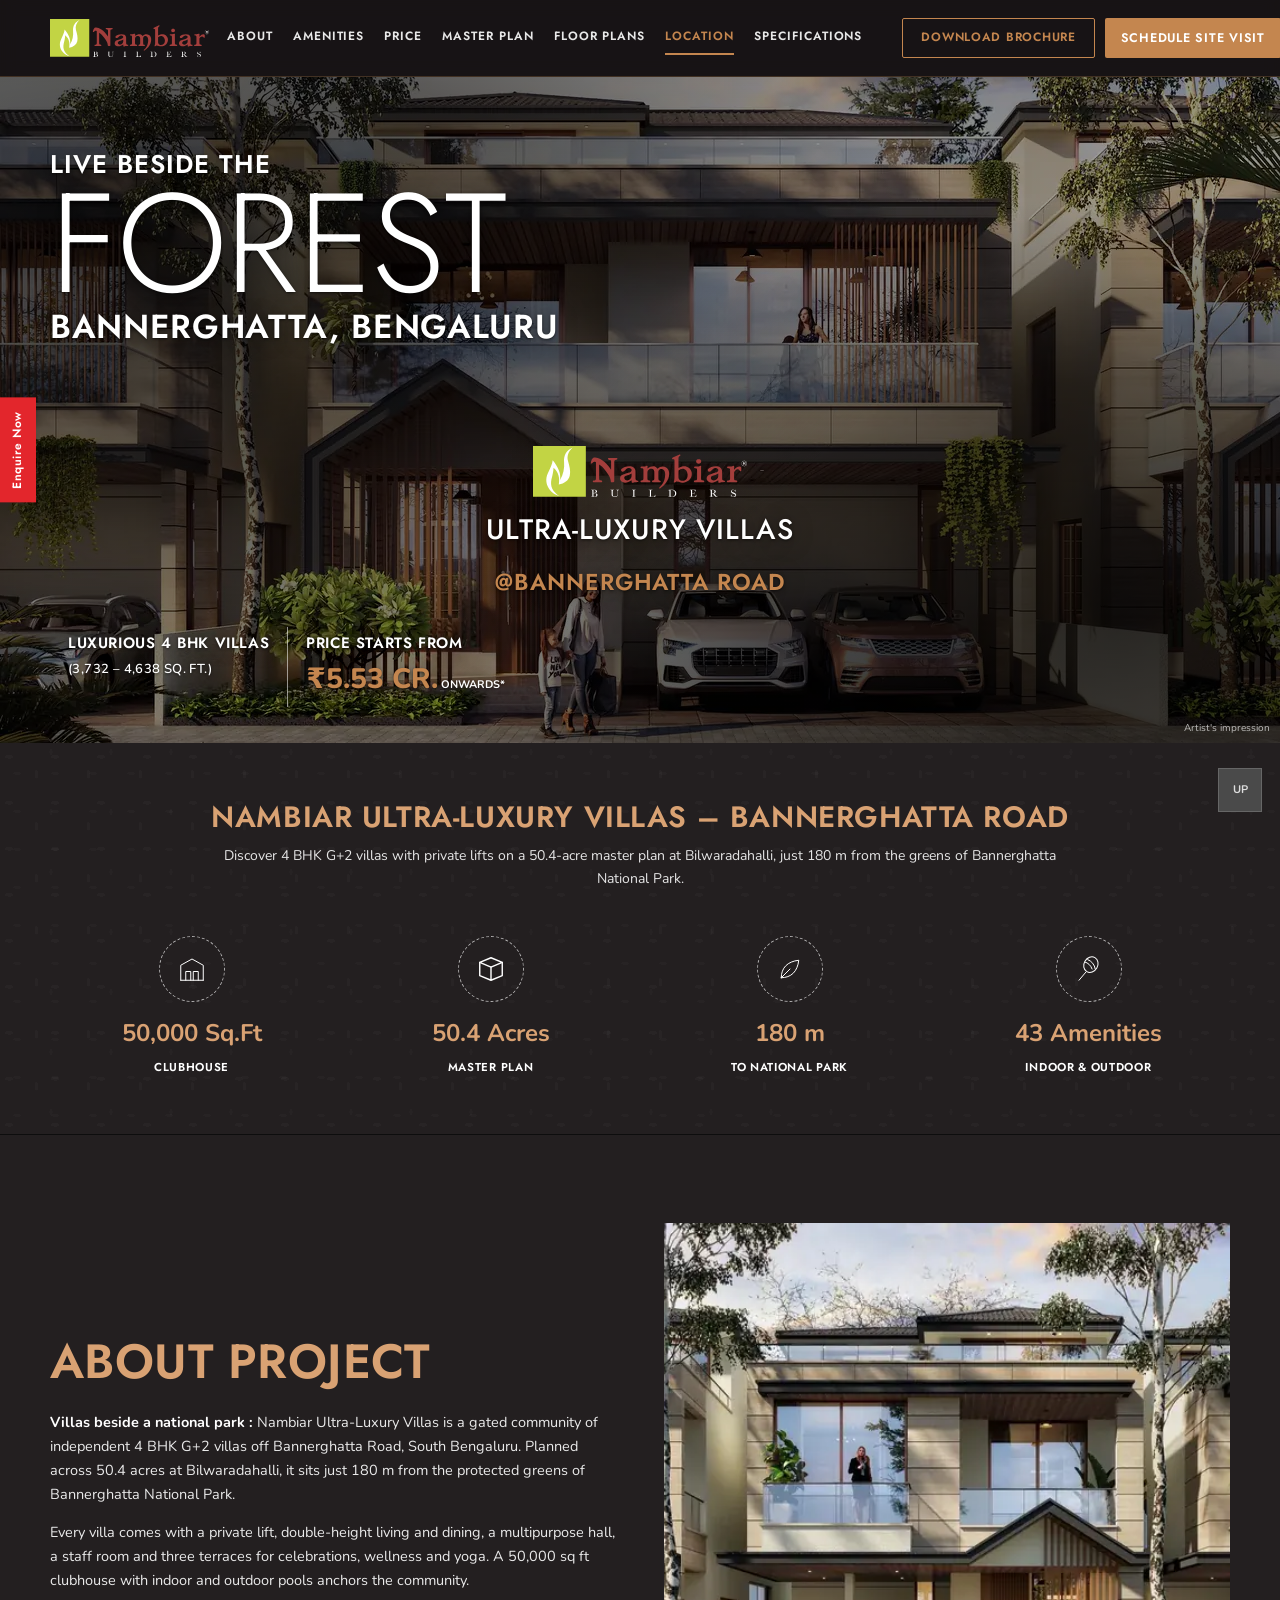
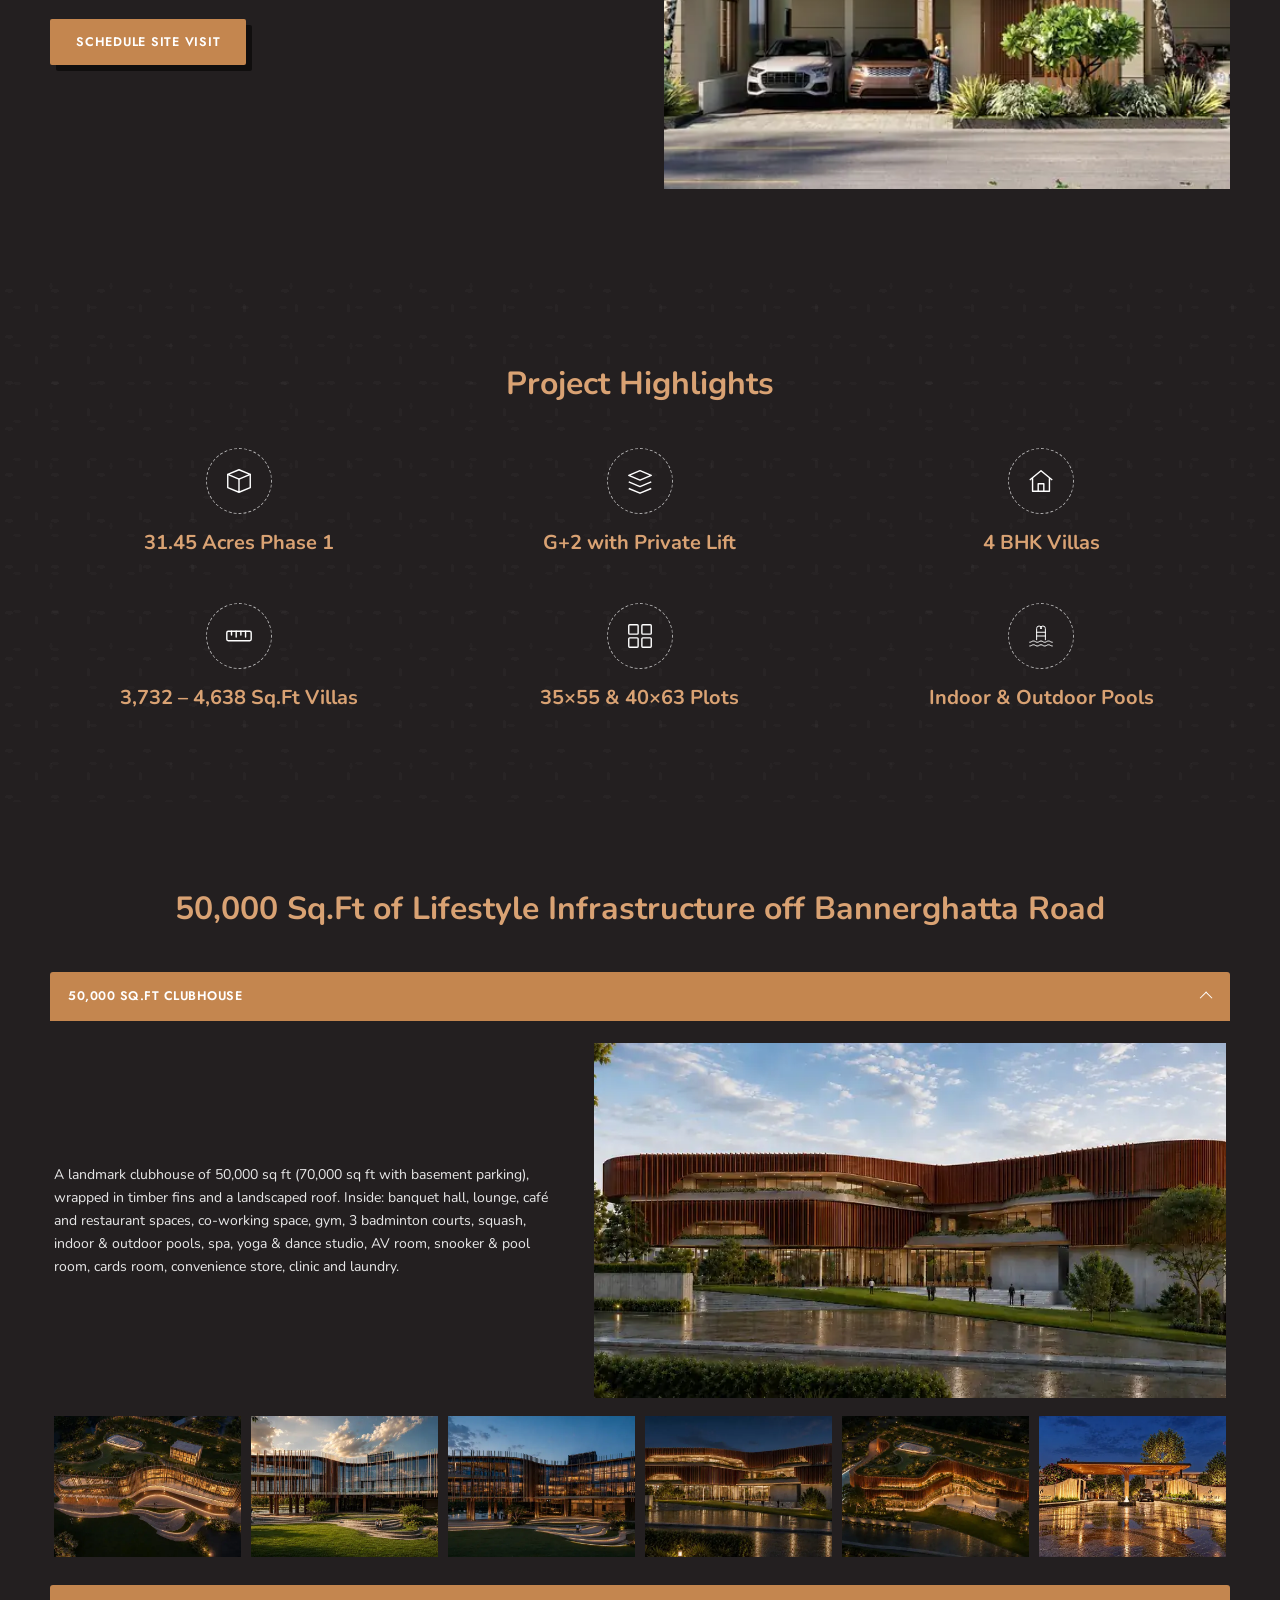
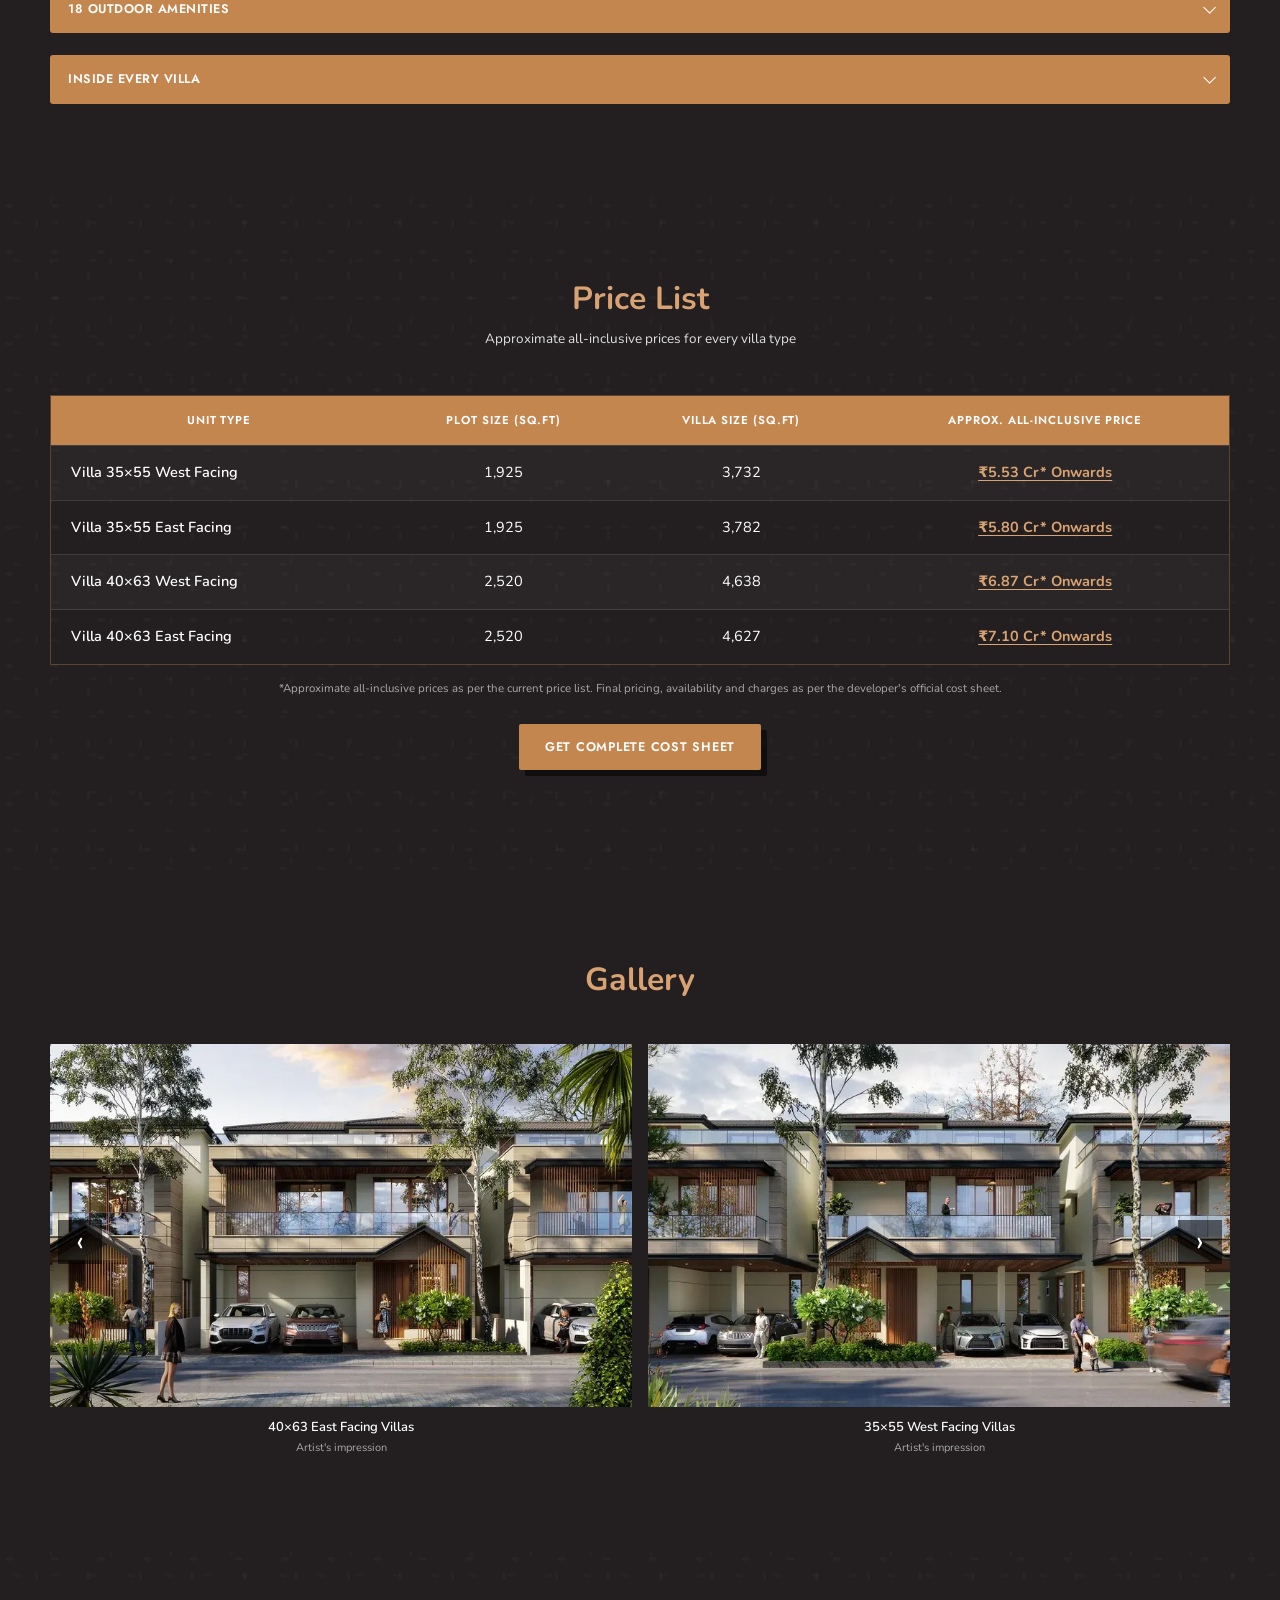
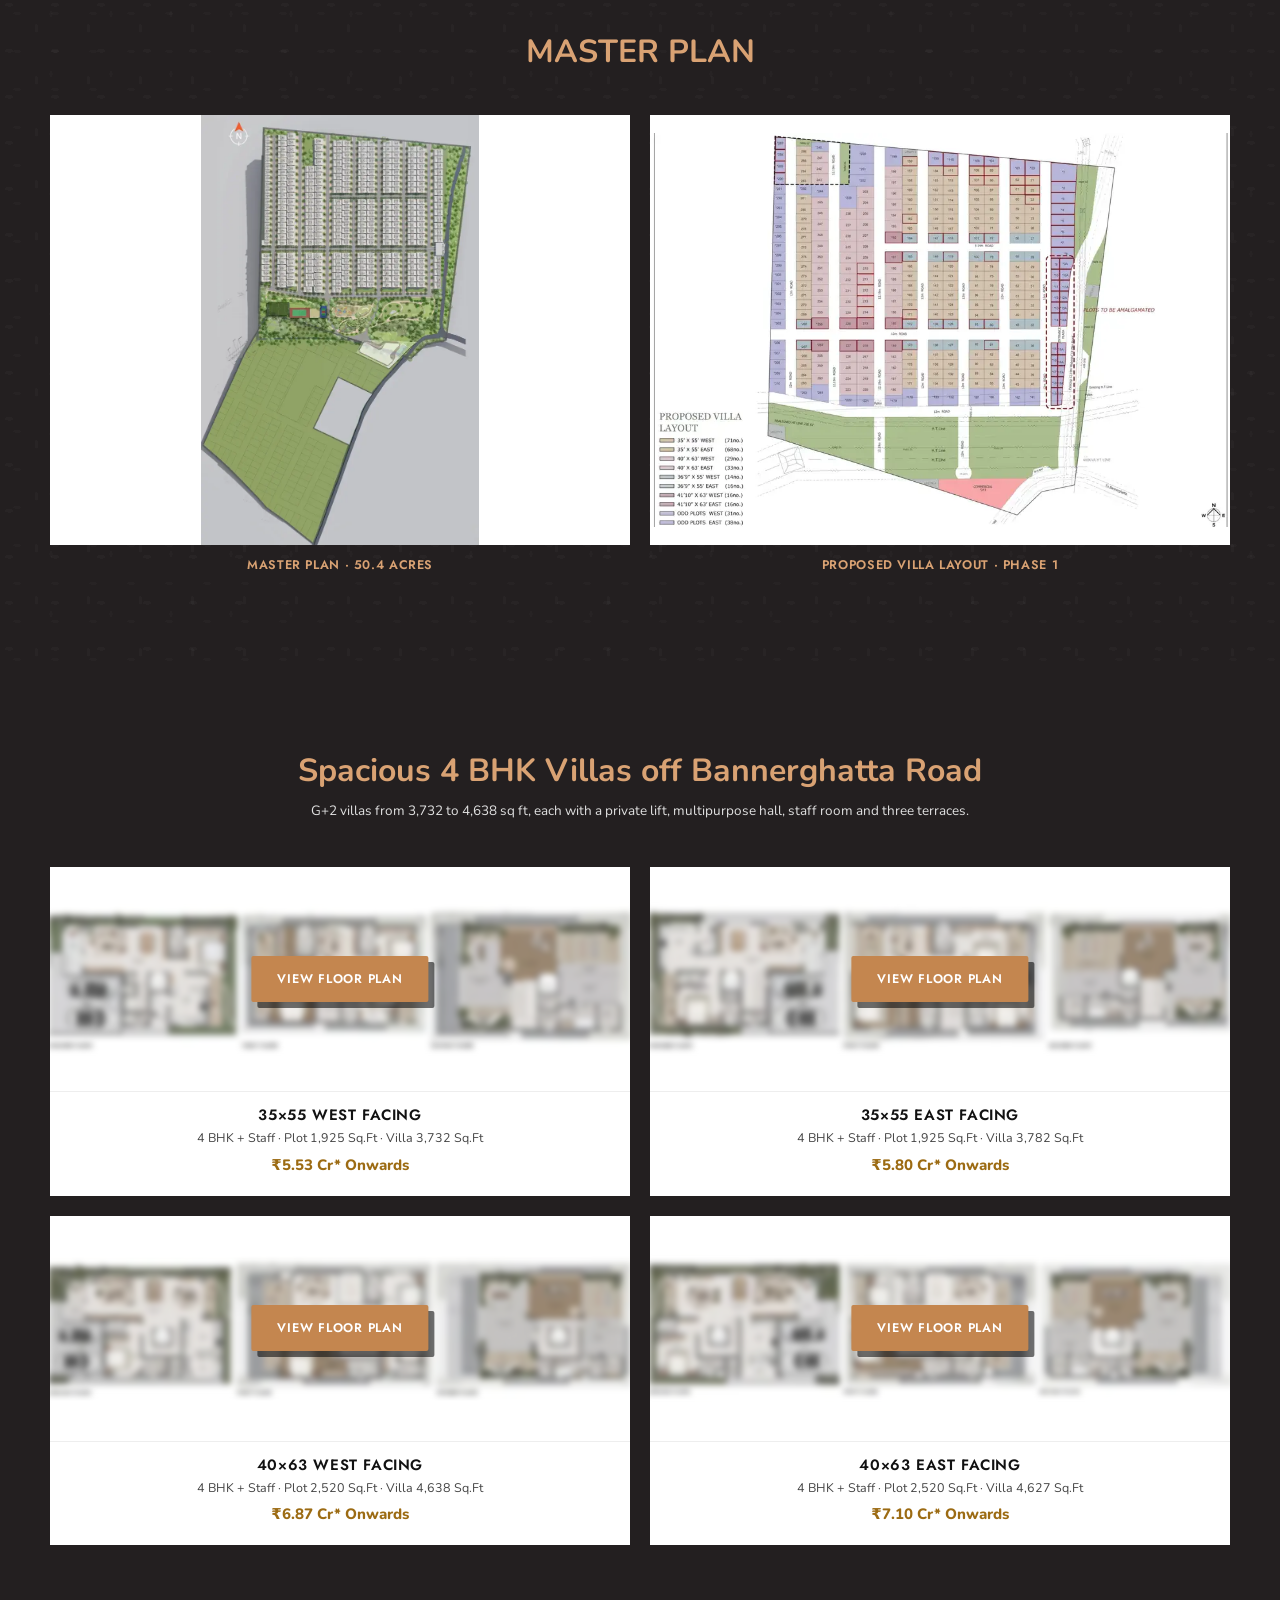
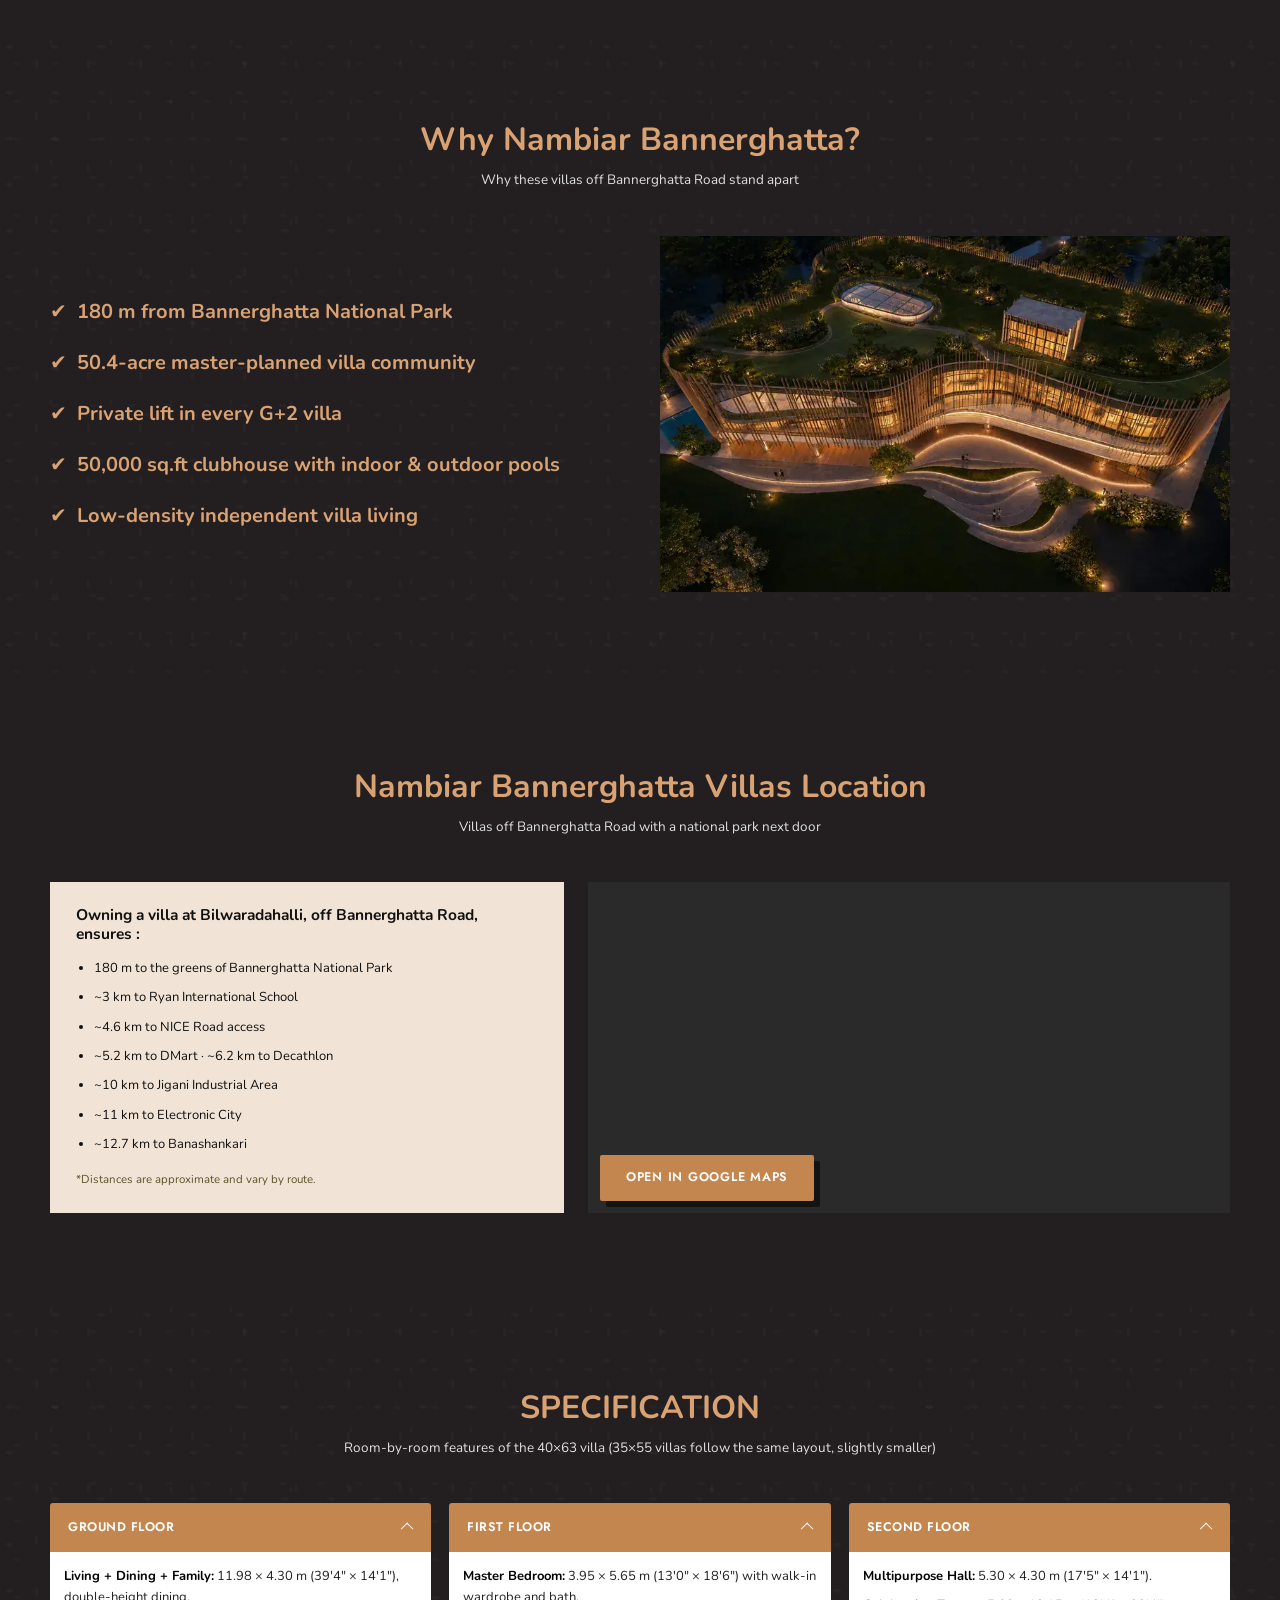
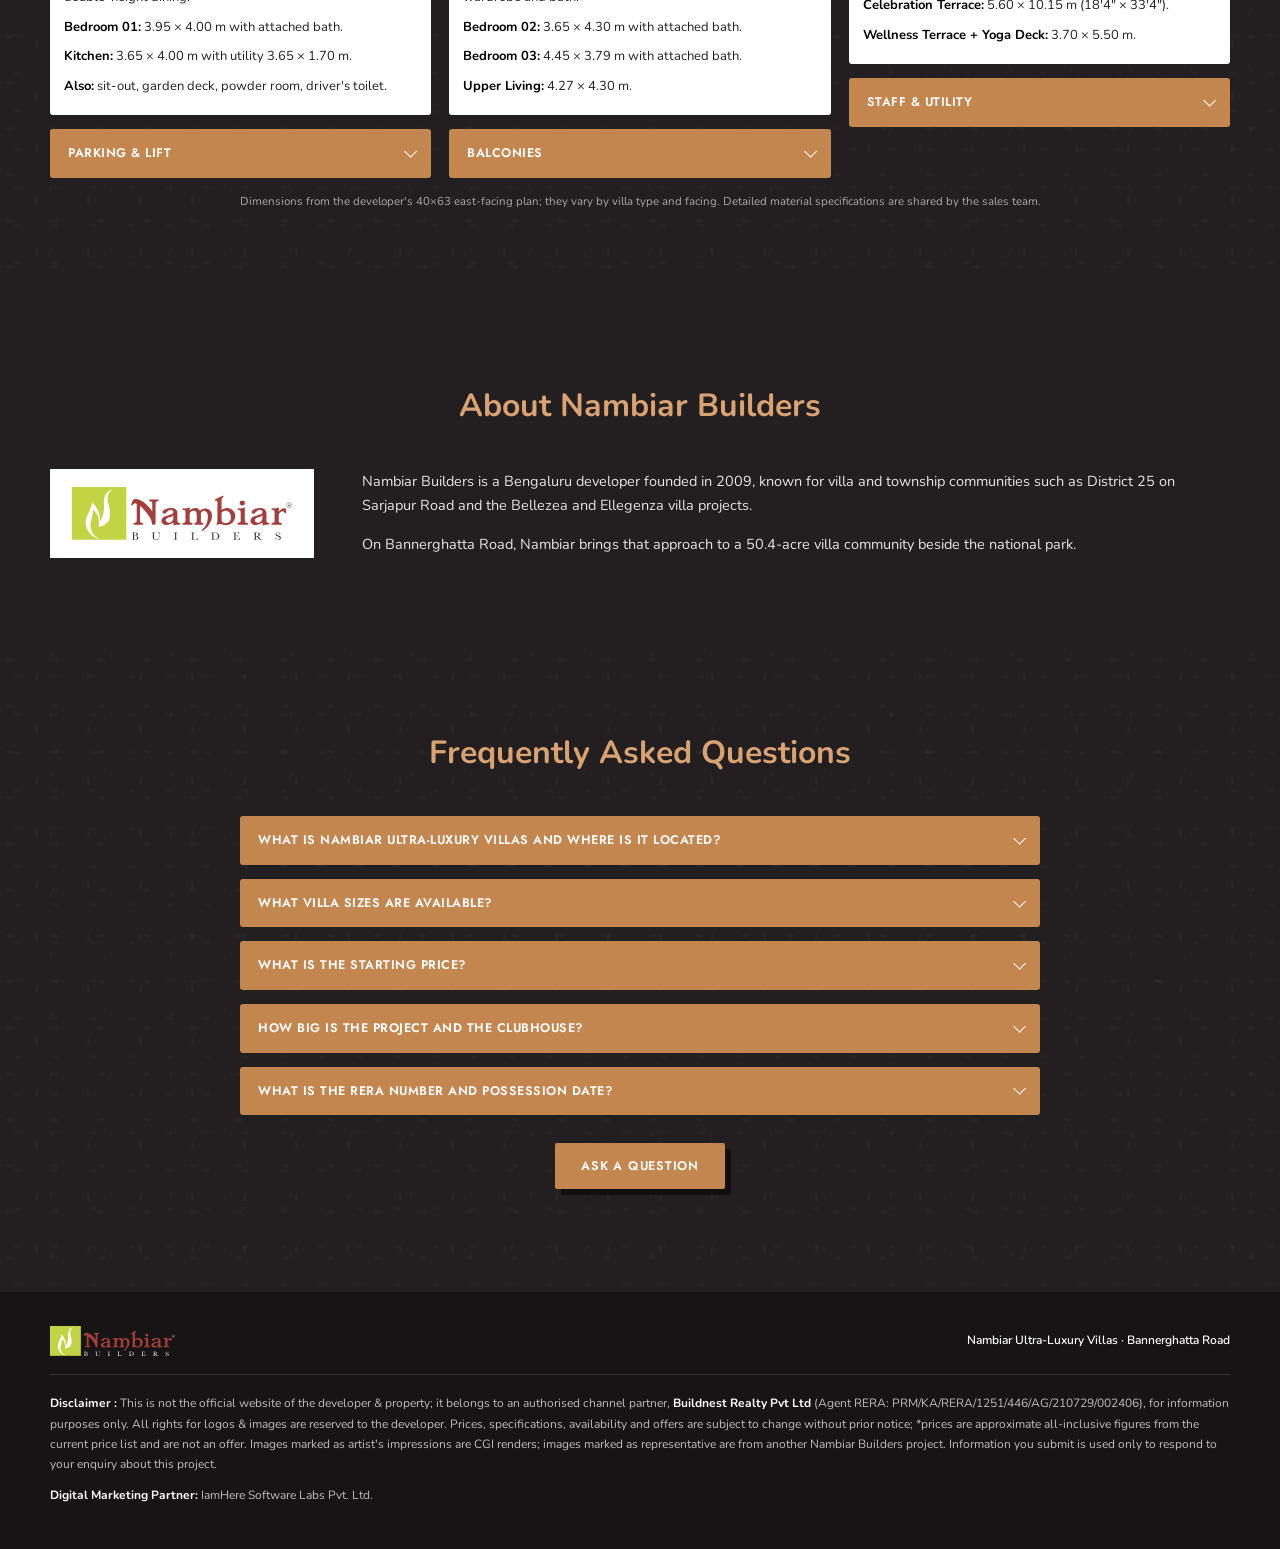
==== index.html @ af68b659 "Speed: responsive hero, inlined CSS/config, minified JS/HTML, font preloads, recompressed images Co-" ====
<!doctype html><html lang="en" class="theme-timber"><head><meta charset="utf-8"><meta name="viewport" content="width=device-width,initial-scale=1"><title>Nambiar Villas Bannerghatta Road | 4 BHK from ₹5.53 Cr</title><meta name="description" content="Nambiar Ultra-Luxury Villas, Bannerghatta Road: 4 BHK G+2 villas with private lift, 3,732–4,638 sq ft, 180 m from the national park. From ₹5.53 Cr*."><meta name="robots" content="index, follow, max-image-preview:large"><meta name="theme-color" content="#231f20"><link rel="icon" href="favicon.ico" sizes="48x48"><link rel="icon" type="image/png" sizes="32x32" href="assets/img/favicon-32x32.png"><link rel="icon" type="image/png" sizes="192x192" href="assets/img/favicon-192x192.png"><link rel="apple-touch-icon" sizes="180x180" href="assets/img/apple-touch-icon.png"><meta property="og:type" content="website"><meta property="og:title" content="Nambiar Villas Bannerghatta Road | 4 BHK from ₹5.53 Cr"><meta property="og:description" content="Nambiar Ultra-Luxury Villas, Bannerghatta Road: 4 BHK G+2 villas with private lift, 3,732–4,638 sq ft, 180 m from the national park. From ₹5.53 Cr*."><meta property="og:site_name" content="Nambiar Villas Bannerghatta Road"><meta property="og:locale" content="en_IN"><meta property="og:image" content="https://nambiarvillas.in/assets/img/hero-1280.webp"><link rel="canonical" href="https://nambiarvillas.in/"><meta name="twitter:card" content="summary_large_image"><meta name="twitter:title" content="Nambiar Villas Bannerghatta Road | 4 BHK from ₹5.53 Cr"><meta name="twitter:description" content="Nambiar Ultra-Luxury Villas, Bannerghatta Road: 4 BHK G+2 villas with private lift, 3,732–4,638 sq ft, 180 m from the national park. From ₹5.53 Cr*."><link rel="preload" as="image" href="assets/img/hero-1280.webp" imagesrcset="assets/img/hero-480.webp 480w, assets/img/hero-768.webp 768w, assets/img/hero-1280.webp 1280w, assets/img/hero-1600.webp 1600w" imagesizes="100vw" fetchpriority="high"><link rel="preload" as="font" type="font/woff2" href="assets/fonts/jost-latin-300-normal.woff2" crossorigin><link rel="preload" as="font" type="font/woff2" href="assets/fonts/jost-latin-500-normal.woff2" crossorigin><link rel="preload" as="font" type="font/woff2" href="assets/fonts/nunito-latin-400-normal.woff2" crossorigin><style>@font-face{font-family:"Nunito";font-style:normal;font-weight:300;font-display:swap;src:url("assets/fonts/nunito-latin-300-normal.woff2") format("woff2")}@font-face{font-family:"Nunito";font-style:normal;font-weight:400;font-display:swap;src:url("assets/fonts/nunito-latin-400-normal.woff2") format("woff2")}@font-face{font-family:"Nunito";font-style:normal;font-weight:600;font-display:swap;src:url("assets/fonts/nunito-latin-600-normal.woff2") format("woff2")}@font-face{font-family:"Nunito";font-style:normal;font-weight:700;font-display:swap;src:url("assets/fonts/nunito-latin-700-normal.woff2") format("woff2")}@font-face{font-family:"Nunito";font-style:normal;font-weight:800;font-display:swap;src:url("assets/fonts/nunito-latin-800-normal.woff2") format("woff2")}@font-face{font-family:"Jost";font-style:normal;font-weight:300;font-display:swap;src:url("assets/fonts/jost-latin-300-normal.woff2") format("woff2")}@font-face{font-family:"Jost";font-style:normal;font-weight:400;font-display:swap;src:url("assets/fonts/jost-latin-400-normal.woff2") format("woff2")}@font-face{font-family:"Jost";font-style:normal;font-weight:500;font-display:swap;src:url("assets/fonts/jost-latin-500-normal.woff2") format("woff2")}@font-face{font-family:"Jost";font-style:normal;font-weight:600;font-display:swap;src:url("assets/fonts/jost-latin-600-normal.woff2") format("woff2")}:root{--bg:#1b1b1b;--bg-2:#212121;--bg-3:#111111;--gold:#f4c46a;--gold-text:#f0bf5f;--gold-deep:#d9a441;--pale:#ecdc86;--text:#ffffff;--muted:#cfcfcf;--line:rgba(255,255,255,.14);--ink:#111111;--font:"Nunito",system-ui,-apple-system,"Segoe UI",sans-serif;--font-ui:"Jost","Nunito",system-ui,sans-serif;--wrap:1180px;--gutter:clamp(16px,4vw,40px);--header-h:76px;color-scheme:dark}*,*::before,*::after{box-sizing:border-box}[hidden]{display:none !important}html{scroll-behavior:smooth;scroll-padding-top:calc(var(--header-h) + 8px);-webkit-text-size-adjust:100%}body{margin:0;font-family:var(--font);font-size:15px;line-height:1.65;color:var(--text);background:var(--bg);overflow-x:hidden}img{max-width:100%;height:auto;display:block}a{color:inherit}button{font:inherit;color:inherit;cursor:pointer}h1,h2,h3,h4{margin:0;line-height:1.2;font-weight:700}p{margin:0 0 1em}.sprite{position:absolute;width:0;height:0;overflow:hidden}.sr-only{position:absolute;width:1px;height:1px;overflow:hidden;clip:rect(0 0 0 0);white-space:nowrap}.skip{position:absolute;left:-999px;top:8px;background:#fff;color:#000;padding:8px 14px;z-index:200}.skip:focus{left:8px}.wrap{width:100%;max-width:calc(var(--wrap) + 2 * var(--gutter));margin:0 auto;padding:0 var(--gutter)}.center{text-align:center}.tex{position:relative;background-color:var(--bg)}.tex::before{content:"";position:absolute;inset:0;pointer-events:none;opacity:.5;background-image:radial-gradient(ellipse 7px 3px at 20% 30%,rgba(255,255,255,.05) 60%,transparent 62%),radial-gradient(ellipse 3px 7px at 70% 60%,rgba(255,255,255,.05) 60%,transparent 62%),radial-gradient(ellipse 6px 2.5px at 45% 80%,rgba(255,255,255,.045) 60%,transparent 62%),radial-gradient(ellipse 2.5px 6px at 85% 15%,rgba(255,255,255,.045) 60%,transparent 62%);background-size:46px 46px,52px 52px,38px 38px,60px 60px}.tex>*{position:relative}.btn-gold{display:inline-flex;align-items:center;justify-content:center;gap:8px;min-height:46px;padding:0 26px;border:0;border-radius:2px;background:var(--gold);color:var(--ink);font-size:12.5px;font-weight:700;letter-spacing:.06em;text-transform:uppercase;text-decoration:none;box-shadow:6px 6px 0 rgba(0,0,0,.55);transition:transform .15s,box-shadow .15s,background .15s}.btn-gold:hover{background:#f7d088;transform:translate(-1px,-1px);box-shadow:8px 8px 0 rgba(0,0,0,.55)}.btn-line{display:inline-flex;align-items:center;justify-content:center;min-height:40px;padding:0 18px;border:1px solid var(--gold);border-radius:2px;background:transparent;color:var(--gold);font-size:12px;font-weight:600;letter-spacing:.06em;text-transform:uppercase;text-decoration:none}.btn-line:hover{background:var(--gold);color:var(--ink)}.site-header{position:sticky;top:0;z-index:60;background:rgba(17,17,17,.92);backdrop-filter:blur(8px);-webkit-backdrop-filter:blur(8px);border-bottom:1px solid rgba(244,196,106,.18)}.header-inner{display:flex;align-items:center;gap:18px;min-height:var(--header-h)}.brand{display:inline-flex;align-items:center;gap:14px;text-decoration:none;flex:0 0 auto}.brand img{height:38px;width:auto}.brand-cp{font-size:10.5px;font-weight:600;line-height:1.3;letter-spacing:.14em;text-transform:uppercase;color:var(--muted);border-left:1px solid var(--line);padding-left:14px}.site-nav{display:none;margin-left:auto;gap:20px}.site-nav a{white-space:nowrap;font-size:12px;font-weight:600;letter-spacing:.08em;text-transform:uppercase;text-decoration:none;color:#e8e8e8;padding:6px 0;border-bottom:2px solid transparent}.site-nav a:hover,.site-nav a.is-active{color:var(--gold);border-color:var(--gold)}.hdr-cta{margin-left:auto;display:flex;gap:10px;align-items:center}.hdr-cta .btn-gold{min-height:40px;padding:0 16px;box-shadow:none}.hdr-cta .btn-line{display:none}.nav-toggle{width:42px;height:42px;border:1px solid var(--line);border-radius:2px;background:transparent;display:inline-flex;flex-direction:column;align-items:center;justify-content:center;gap:5px}.nav-toggle span{width:18px;height:2px;background:#fff}.site-nav.is-open{display:flex;position:absolute;left:0;right:0;top:100%;flex-direction:column;gap:0;padding:8px var(--gutter) 16px;background:#111;border-bottom:1px solid var(--line)}.site-nav.is-open a{padding:12px 0;border-bottom:1px solid var(--line)}@media (min-width:1260px){.site-nav{display:flex}.nav-toggle{display:none}.hdr-cta{margin-left:22px}.hdr-cta .btn-line{display:inline-flex}}@media (max-width:560px){.brand img{height:30px}.brand-cp{display:none}.hdr-cta .btn-gold{font-size:11px;padding:0 12px}}.hero{position:relative;min-height:clamp(520px,52vw,720px);display:flex;overflow:hidden;background:#222}.hero>img{position:absolute;inset:0;width:100%;height:100%;object-fit:cover;object-position:60% 50%}.hero::after{content:"";position:absolute;inset:0;background:linear-gradient(90deg,rgba(0,0,0,.62) 0%,rgba(0,0,0,.25) 45%,rgba(0,0,0,.15) 60%,rgba(0,0,0,.55) 100%),linear-gradient(0deg,rgba(0,0,0,.65) 0%,transparent 38%)}.hero-inner{position:relative;z-index:1;width:100%;display:grid;align-content:space-between;gap:28px;padding-top:clamp(36px,6vw,80px);padding-bottom:clamp(22px,3vw,36px)}.hero-big{margin:0;text-transform:uppercase;color:#fff;line-height:.88}.hero-big small{display:block;font-size:clamp(16px,2vw,26px);font-weight:600;letter-spacing:.04em;margin-bottom:6px}.hero-big strong{display:block;font-size:clamp(64px,11vw,168px);font-weight:200;letter-spacing:-.01em}.hero-big em{display:block;font-style:normal;font-size:clamp(20px,2.6vw,38px);font-weight:600;letter-spacing:.02em;margin-top:6px}.hero-right{justify-self:end;text-align:center;display:grid;gap:10px;justify-items:center}.hero-right img{height:clamp(40px,4vw,54px);width:auto}.hero-right .h-line1{font-size:clamp(18px,2.2vw,30px);font-weight:500;letter-spacing:.04em;text-transform:uppercase}.hero-right .h-line2{font-size:clamp(16px,1.8vw,24px);font-weight:700;letter-spacing:.04em;text-transform:uppercase;color:var(--gold)}.hero-strip{justify-self:end;display:flex;align-items:stretch;gap:0;text-transform:uppercase}.hero-strip>div{padding:4px 18px;text-align:left}.hero-strip>div + div{border-left:1px solid rgba(255,255,255,.55)}.hero-strip b{display:block;font-size:clamp(12.5px,1.2vw,15px);font-weight:700;letter-spacing:.04em}.hero-strip span{font-size:11px;letter-spacing:.04em;color:#eee}.hero-strip .price{font-size:clamp(22px,2.2vw,30px);font-weight:800;color:var(--gold);letter-spacing:0}.hero-strip .price small{font-size:11px;font-weight:700;color:#fff;margin-left:3px}.hero-cta{justify-self:end}.hero-rep{position:absolute;right:10px;bottom:6px;z-index:1;margin:0;font-size:10px;color:rgba(255,255,255,.7)}@media (max-width:760px){.hero-inner{align-content:end}.hero-big{margin-bottom:auto}.hero-right,.hero-strip,.hero-cta{justify-self:start;text-align:left;justify-items:start}.hero-strip>div:first-child{padding-left:0}}.band{padding:clamp(34px,5vw,56px) 0;border-bottom:1px solid #0d0d0d}.band-title{font-size:clamp(19px,2.3vw,30px);font-weight:700;color:var(--gold-text);text-transform:uppercase;letter-spacing:.02em;text-align:center}.band-sub{max-width:860px;margin:10px auto 0;text-align:center;color:#e5e5e5;font-size:14px}.facts{list-style:none;margin:clamp(28px,4vw,46px) 0 0;padding:0;display:grid;grid-template-columns:repeat(2,1fr);gap:28px 16px;text-align:center}@media (min-width:900px){.facts{grid-template-columns:repeat(4,1fr)}}.fact-ic{width:66px;height:66px;margin:0 auto 12px;border:1.5px dashed rgba(255,255,255,.65);border-radius:50%;display:grid;place-items:center;color:#fff}.fact-ic svg{width:30px;height:30px}.facts strong{display:block;font-size:clamp(19px,2vw,24px);font-weight:700;color:var(--gold-text)}.facts span{font-size:11.5px;font-weight:600;letter-spacing:.06em;text-transform:uppercase}.sec{padding:clamp(48px,7vw,88px) 0}.sec-alt{background:var(--bg-2)}.h2{font-size:clamp(22px,2.6vw,32px);font-weight:700;color:var(--gold-text);text-align:center}.h2.upper{text-transform:uppercase}.sec-sub{text-align:center;color:#e0e0e0;font-size:13.5px;margin:10px auto 0;max-width:820px}.sec-head{margin-bottom:clamp(26px,4vw,44px)}.about-grid{display:grid;gap:32px;align-items:center}@media (min-width:900px){.about-grid{grid-template-columns:1fr 1fr;gap:48px}}.about-wm{position:relative}.about-wm::before{content:"About";position:absolute;top:14px;left:50%;transform:translateX(-50%);font-size:64px;font-weight:800;color:rgba(255,255,255,.04);pointer-events:none}.about-h{font-size:clamp(30px,4vw,48px);font-weight:800;color:var(--gold-text);text-transform:uppercase;margin-bottom:20px;letter-spacing:.01em}.about-text p{font-size:14.5px;color:#eaeaea}.about-text strong{color:#fff}.about-img{margin:0}.about-img img{width:100%;aspect-ratio:4 / 5;object-fit:cover}@media (min-width:900px){.about-img img{aspect-ratio:1 / 1}}.hl{list-style:none;margin:0;padding:0;display:grid;grid-template-columns:repeat(2,1fr);gap:34px 16px;text-align:center}@media (min-width:900px){.hl{grid-template-columns:repeat(3,1fr);gap:44px 24px}}.hl li{display:grid;justify-items:center;gap:12px}.hl .fact-ic{margin:0}.hl strong{font-size:clamp(15px,1.7vw,20px);font-weight:700;color:var(--gold-text)}.acc{display:grid;gap:22px}.acc details{background:transparent}.acc summary{list-style:none;display:flex;align-items:center;justify-content:space-between;gap:14px;padding:14px 18px;background:var(--gold);color:var(--ink);font-size:12.5px;font-weight:700;letter-spacing:.04em;text-transform:uppercase;border-radius:3px;cursor:pointer}.acc summary::-webkit-details-marker{display:none}.acc summary::after{content:"";flex:0 0 auto;width:9px;height:9px;border-right:1.6px solid currentColor;border-bottom:1.6px solid currentColor;transform:rotate(45deg) translateY(-3px);transition:transform .2s}.acc details[open]>summary{border-radius:3px 3px 0 0}.acc details[open]>summary::after{transform:rotate(-135deg) translateY(-2px)}.acc-body{padding:22px 4px 6px;color:#e8e8e8;font-size:14px}.acc-white .acc-body{background:#fff;color:#222;padding:14px 14px 10px;font-size:13px;border-radius:0 0 3px 3px}.acc-white .acc-body p{margin:0 0 8px}.acc-white .acc-body strong{color:#000}.lux-feature{display:grid;gap:22px;align-items:center;margin-bottom:18px}@media (min-width:860px){.lux-feature{grid-template-columns:1fr 1.25fr;gap:34px}}.lux-feature img{width:100%;aspect-ratio:16 / 9;object-fit:cover}.thumbs{display:grid;grid-template-columns:repeat(3,1fr);gap:10px;margin-top:12px}@media (min-width:860px){.thumbs{grid-template-columns:repeat(6,1fr)}}.thumbs button{padding:0;border:0;background:#000;cursor:zoom-in}.thumbs img{width:100%;aspect-ratio:4 / 3;object-fit:cover;transition:opacity .2s}.thumbs button:hover img{opacity:.8}.ic-list{list-style:none;margin:0;padding:0;display:grid;grid-template-columns:repeat(2,1fr);gap:18px 14px}@media (min-width:700px){.ic-list{grid-template-columns:repeat(3,1fr)}}@media (min-width:1000px){.ic-list{grid-template-columns:repeat(6,1fr)}}.ic-list li{display:grid;justify-items:center;text-align:center;gap:8px;font-size:12.5px;font-weight:600}.ic-list .fact-ic{width:54px;height:54px;margin:0}.ic-list .fact-ic svg{width:24px;height:24px}.ic-list em{font-style:normal;font-size:10.5px;color:var(--gold-text)}.pt-wrap{overflow-x:auto;border:1px solid rgba(244,196,106,.35)}.pt{width:100%;min-width:640px;border-collapse:collapse;font-size:14.5px}.pt th{background:var(--gold);color:var(--ink);font-size:11.5px;font-weight:700;letter-spacing:.08em;text-transform:uppercase;padding:15px 12px}.pt td{padding:15px 12px;text-align:center;border-top:1px solid var(--line)}.pt td:first-child{text-align:left;padding-left:20px;font-weight:600}.pt tbody tr:nth-child(odd) td{background:rgba(255,255,255,.03)}.pt .p-cta{border:0;background:none;padding:0;color:var(--gold-text);font-weight:700;text-decoration:underline;text-underline-offset:3px}.fine{margin:14px 0 0;font-size:11.5px;color:#a9a9a9;text-align:center}.slider{position:relative}.slide-row{display:grid;grid-auto-flow:column;grid-auto-columns:100%;gap:16px;overflow-x:auto;scroll-snap-type:x mandatory;scrollbar-width:none}.slide-row::-webkit-scrollbar{display:none}@media (min-width:760px){.slide-row{grid-auto-columns:calc(50% - 8px)}}.slide-row figure{margin:0;scroll-snap-align:start}.slide-row button{display:block;width:100%;padding:0;border:0;background:#000;cursor:zoom-in}.slide-row img{width:100%;aspect-ratio:16 / 10;object-fit:cover}.slide-row figcaption{margin-top:10px;text-align:center;font-size:13px;font-weight:600}.slide-row figcaption span{display:block;font-size:11px;font-weight:400;color:#a9a9a9}.s-nav{position:absolute;top:calc(50% - 30px);width:44px;height:44px;border:0;background:rgba(0,0,0,.55);color:#fff;font-size:30px;line-height:1;display:grid;place-items:center;z-index:2}.s-nav:hover{background:var(--gold);color:var(--ink)}.s-prev{left:8px}.s-next{right:8px}@media (min-width:1300px){.s-prev{left:-58px}.s-next{right:-58px}.s-nav{background:transparent}}.mp-grid{display:grid;gap:20px}@media (min-width:860px){.mp-grid{grid-template-columns:1fr 1fr}}.mp-grid button{padding:0;border:0;background:#fff;cursor:zoom-in;display:block;width:100%}.mp-grid img{width:100%;height:clamp(280px,34vw,430px);object-fit:contain;background:#fff}.mp-grid figure{margin:0}.mp-grid figcaption{margin-top:10px;text-align:center;font-size:12.5px;font-weight:600;letter-spacing:.05em;text-transform:uppercase;color:var(--gold-text)}.fp{display:grid;gap:20px}@media (min-width:700px){.fp{grid-template-columns:repeat(2,1fr)}}.fp-card{background:#fff;color:var(--ink);display:flex;flex-direction:column}.fp-img{position:relative;padding:0;border:0;background:#fff;display:block;width:100%;cursor:pointer;overflow:hidden}.fp-img img{width:100%;aspect-ratio:16 / 6.2;object-fit:contain;filter:blur(3px);opacity:.9;transform:scale(1.02)}.fp-img .fp-lockbtn{position:absolute;left:50%;top:50%;transform:translate(-50%,-50%)}.fp-meta{padding:14px 16px 18px;display:grid;gap:4px;text-align:center;border-top:1px solid #eee}.fp-meta h3{font-size:15px;font-weight:800;text-transform:uppercase;letter-spacing:.04em}.fp-meta p{margin:0;font-size:12.5px;color:#444}.fp-meta .fp-price{font-size:15px;font-weight:800;color:#9c6b13}.why-grid{display:grid;gap:30px;align-items:center}@media (min-width:900px){.why-grid{grid-template-columns:1fr 1fr;gap:40px}}.ticks{list-style:none;margin:0;padding:0;display:grid;gap:18px}.ticks li{display:flex;gap:10px;font-size:clamp(16px,1.7vw,20px);font-weight:700;color:var(--gold-text)}.ticks li::before{content:"\2714";flex:0 0 auto}.why-img img{width:100%;aspect-ratio:16 / 10;object-fit:cover}.loc-grid{display:grid;gap:24px;align-items:stretch}@media (min-width:900px){.loc-grid{grid-template-columns:1fr 1.25fr}}.loc-card{background:var(--pale);color:var(--ink);padding:24px 26px}.loc-card h3{font-size:15.5px;font-weight:700;margin-bottom:14px}.loc-card ul{margin:0;padding-left:18px;display:grid;gap:8px;font-size:13px;font-weight:500}.loc-card .fine{text-align:left;color:#5b5326}.loc-map{position:relative;min-height:320px;background:#2a2a2a}.loc-map iframe{position:absolute;inset:0;width:100%;height:100%;border:0;filter:grayscale(.2)}.loc-map a{position:absolute;left:12px;bottom:12px;z-index:1}.spec-cols{display:grid;gap:18px;align-items:start}@media (min-width:860px){.spec-cols{grid-template-columns:repeat(3,1fr)}}.spec-cols .acc{gap:14px}.faq{max-width:880px;margin:0 auto}.faq .acc{gap:14px}.faq .acc-body{padding:16px 6px 4px}.dev{display:grid;gap:22px;align-items:center}@media (min-width:860px){.dev{grid-template-columns:auto 1fr;gap:48px}}.dev-logo{background:#fff;padding:18px 22px;justify-self:start}.dev-logo img{width:220px;height:auto}.dev p{color:#e5e5e5;font-size:14.5px}.site-footer{background:var(--bg-3);padding:34px 0 calc(34px + 64px);font-size:12px;color:#bdbdbd}.foot-top{display:flex;flex-wrap:wrap;gap:14px 30px;align-items:center;justify-content:space-between;padding-bottom:18px;border-bottom:1px solid var(--line);margin-bottom:18px;color:#fff;font-weight:600}.foot-top img{height:30px;width:auto}.site-footer p{margin:0 0 10px;line-height:1.7}.site-footer strong{color:#fff}@media (min-width:900px){.site-footer{padding-bottom:34px}}.side-tab{position:fixed;left:0;top:50%;z-index:55;transform:translateY(-50%);border:0;background:#e3262c;color:#fff;padding:14px 8px;writing-mode:vertical-rl;transform-origin:center;font-size:12px;font-weight:700;letter-spacing:.04em}.side-tab span{display:inline-block;transform:rotate(180deg)}.wa-float{position:fixed;right:18px;bottom:86px;z-index:55;width:54px;height:54px;border-radius:50%;background:#25d366;color:#fff;display:grid;place-items:center;box-shadow:0 6px 18px rgba(0,0,0,.4)}.to-top{position:fixed;right:18px;bottom:150px;z-index:55;width:44px;height:44px;display:grid;place-items:center;background:#4a4a4a;color:#ddd;font-size:11px;font-weight:700;text-decoration:none;border:1px solid #666}.action-bar{position:fixed;left:0;right:0;bottom:0;z-index:56;display:flex;gap:0;background:#111;border-top:1px solid rgba(244,196,106,.35)}.action-bar>*{flex:1;min-height:54px;display:inline-flex;align-items:center;justify-content:center;gap:8px;border:0;font-size:12.5px;font-weight:700;letter-spacing:.05em;text-transform:uppercase;text-decoration:none}.ab-callback{background:var(--gold);color:var(--ink)}.ab-wa{background:#111;color:#fff}@media (min-width:900px){.action-bar{display:none}.wa-float{bottom:24px}.to-top{bottom:88px}}.modal{width:min(440px,calc(100vw - 28px));max-height:calc(100vh - 28px);padding:0;border:0;border-radius:4px;background:#fff;color:#222;box-shadow:0 24px 60px rgba(0,0,0,.5)}.modal::backdrop{background:rgba(0,0,0,.6)}.modal-head{display:flex;align-items:center;justify-content:space-between;gap:12px;padding:18px 22px;border-bottom:1px solid #eee}.modal-title{margin:0;font-size:17px;font-weight:700;color:var(--gold-deep);text-transform:uppercase;letter-spacing:.02em}.modal-close{border:0;background:none;color:#555;width:32px;height:32px;display:grid;place-items:center}.modal-body{padding:8px 22px 22px}.modal-lede{margin:6px 0 4px;font-size:12.5px;color:#555}.modal-perks{margin:10px 0 0;padding:0;list-style:none;display:grid;gap:4px;font-size:12px;color:#444}.modal-perks li::before{content:"\2714 ";color:var(--gold-deep)}.lead-form{display:grid;gap:4px}.field{display:grid}.lead-form input[type=text],.lead-form input[type=tel],.lead-form input[type=email],.lead-form select{width:100%;min-height:44px;border:0;border-bottom:1px solid #9a9a9a;border-radius:0;background:transparent;color:#222;font:inherit;font-size:14px;padding:8px 6px}.lead-form input::placeholder{color:#888;font-size:12px;text-transform:uppercase;letter-spacing:.04em}.lead-form input:focus,.lead-form select:focus{outline:none;border-bottom-color:var(--gold-deep)}.phone-row{display:grid;grid-template-columns:92px 1fr;gap:10px}.err{min-height:0;margin:2px 0 0;font-size:11.5px;color:#c62828}.err:empty{display:none}.hp{position:absolute;left:-9999px;width:1px;height:1px;overflow:hidden}.consent{display:flex;gap:8px;align-items:flex-start;margin-top:10px;font-size:11px;line-height:1.45;color:#555}.consent input{margin-top:2px;accent-color:#000}.btn-submit{margin-top:12px;min-height:46px;border:0;background:#000;color:#fff;font-size:13px;font-weight:600;letter-spacing:.06em;text-transform:uppercase}.btn-submit:hover{background:#222}.btn-submit[disabled]{opacity:.6}.form-status{margin:8px 0 0;font-size:12.5px;color:#333}.form-status:empty{display:none}.form-success{text-align:center;padding:10px 0}.btn,.btn-dark{display:inline-flex;align-items:center;justify-content:center;min-height:42px;padding:0 18px;border:0;background:#000;color:#fff;font-size:12px;font-weight:600;letter-spacing:.06em;text-transform:uppercase;text-decoration:none;margin-top:10px}.assure{margin:12px 0 0;font-size:11px;color:#777;display:flex;gap:6px;align-items:center}.lightbox{width:100vw;height:100vh;max-width:none;max-height:none;margin:0;padding:0;border:0;background:rgba(0,0,0,.94);color:#fff}.lightbox::backdrop{background:rgba(0,0,0,.9)}.lightbox figure{margin:0;height:100%;display:grid;place-items:center;align-content:center;gap:10px;padding:50px 60px}.lightbox img{max-width:100%;max-height:calc(100vh - 140px);object-fit:contain}.lightbox figcaption{font-size:13px;color:#ddd;text-align:center}.lightbox .modal-close{position:absolute;top:12px;right:12px;color:#fff;z-index:2}.lb-nav{position:absolute;top:50%;transform:translateY(-50%);width:46px;height:46px;border:0;background:rgba(255,255,255,.12);color:#fff;font-size:30px;z-index:2}.lb-prev{left:10px}.lb-next{right:10px}.noscript{padding:12px;text-align:center;background:#fff3cd;color:#000}.fp-grid.is-unlocked .fp-img img{filter:none;opacity:1}.fp-grid.is-unlocked .fp-lockbtn{display:none}@media (max-width:1440px) and (min-width:1260px){.brand-cp{display:none}}.hdr-cta .btn-gold,.hdr-cta .btn-line{white-space:nowrap}.ty{padding:clamp(36px,6vw,72px) 0}.ty-card{max-width:900px;margin:0 auto;background:var(--bg-2);border:1px solid rgba(244,196,106,.25);padding:clamp(26px,4vw,48px);text-align:center}.ty-tick{width:60px;height:60px;margin:0 auto 18px;border-radius:50%;background:var(--gold);color:var(--ink);display:grid;place-items:center}.ty-card h1{font-size:clamp(22px,2.8vw,32px);color:var(--gold-text)}.ty-lede{margin:14px auto 0;max-width:640px;color:#e0e0e0}.ty-steps{list-style:none;margin:28px auto 0;padding:0;max-width:640px;display:grid;gap:14px;text-align:left}.ty-steps li{display:flex;gap:14px;align-items:flex-start;font-size:14px;color:#e5e5e5}.ty-steps .no{flex:0 0 30px;height:30px;border-radius:50%;border:1.5px dashed var(--gold);color:var(--gold);display:grid;place-items:center;font-weight:700;font-size:13px}.ty-steps strong{color:#fff}.ty-actions{margin-top:22px;display:flex;flex-wrap:wrap;gap:10px;justify-content:center}.ty-actions .btn,.ty-actions .btn-outline{background:var(--gold);color:var(--ink);display:inline-flex;align-items:center;min-height:44px;padding:0 20px;font-weight:700;font-size:12.5px;text-transform:uppercase;text-decoration:none}.ty-plans{margin-top:36px}.ty-plans h2{font-size:20px;color:var(--gold-text)}.ty-plans>p{font-size:12.5px;color:#a9a9a9}.ty-grid{display:grid;grid-template-columns:repeat(auto-fit,minmax(200px,1fr));gap:12px}.ty-grid figure{margin:0}.ty-grid button{padding:0;border:0;background:#000;cursor:zoom-in;width:100%}.ty-grid img{width:100%;aspect-ratio:16 / 10;object-fit:cover}.ty-grid figcaption{margin-top:8px;font-size:12px;color:#ccc}.ty-grid figcaption strong{display:block;color:#fff}.ty-back{display:inline-block;margin-top:26px;color:var(--gold);font-weight:600;font-size:13px}@media (max-width:760px){.side-tab,.to-top{display:none}.hero{min-height:560px}.hero-right img{display:none}.hero-right .h-line1{font-size:18px}.hero-strip{flex-direction:column;gap:10px}.hero-strip>div{padding:0}.hero-strip>div + div{border-left:0;border-top:1px solid rgba(255,255,255,.4);padding-top:10px}.hero-strip .price{white-space:nowrap}.hero-big strong{font-size:76px}.hero-big em{font-size:18px}}.site-nav a,.btn-gold,.btn-line,.acc summary,.pt th,.brand-cp,.facts span,.action-bar>*,.btn-submit,.modal-title,.hero-strip b,.hero-big small,.hero-big em,.h-line1,.h-line2,.band-title,.about-h,.fp-meta h3,.mp-grid figcaption,.side-tab{font-family:var(--font-ui)}.hero-big strong{font-family:var(--font-ui);font-weight:300}.theme-forest{--bg:#292f24;--bg-2:#313828;--bg-3:#1d2119;--gold:#c2d444;--gold-text:#d6e4a0;--gold-deep:#6f7d22;--pale:#e8f3e6;--line:rgba(232,243,230,.16)}.theme-forest .site-header{background:rgba(29,33,25,.94);border-bottom-color:rgba(194,212,68,.25)}.theme-forest .pt-wrap{border-color:rgba(194,212,68,.35)}.theme-forest .ty-card{border-color:rgba(194,212,68,.3)}.theme-ivory{color-scheme:light;--bg:#f7f4ee;--bg-2:#efe9df;--bg-3:#231f20;--gold:#a33e3c;--gold-text:#a33e3c;--gold-deep:#a33e3c;--pale:#e8f3e6;--text:#231f20;--muted:#5d5856;--line:rgba(35,31,32,.14)}.theme-ivory body{color:var(--text)}.theme-ivory .tex::before{opacity:.9;filter:invert(1)}.theme-ivory .site-header{background:rgba(247,244,238,.95);border-bottom-color:rgba(35,31,32,.1)}.theme-ivory .site-nav a{color:#231f20}.theme-ivory .site-nav.is-open{background:#f7f4ee}.theme-ivory .nav-toggle span{background:#231f20}.theme-ivory .brand-cp{color:#5d5856}.theme-ivory .btn-gold,.theme-ivory .acc summary,.theme-ivory .pt th,.theme-ivory .ab-callback{color:#fff}.theme-ivory .btn-gold{box-shadow:6px 6px 0 rgba(35,31,32,.18)}.theme-ivory .btn-gold:hover{background:#8d3331}.theme-ivory .btn-line{color:#a33e3c;border-color:#a33e3c}.theme-ivory .btn-line:hover{color:#fff}.theme-ivory .fact-ic{border-color:rgba(35,31,32,.5);color:#231f20}.theme-ivory .band-sub,.theme-ivory .sec-sub,.theme-ivory .about-text p,.theme-ivory .acc-body,.theme-ivory .dev p,.theme-ivory .ty-lede,.theme-ivory .ty-steps li{color:#3c3837}.theme-ivory .about-text strong,.theme-ivory .ty-steps strong{color:#231f20}.theme-ivory .about-wm::before{color:rgba(35,31,32,.05)}.theme-ivory .pt td{color:#231f20}.theme-ivory .pt tbody tr:nth-child(odd) td{background:rgba(35,31,32,.03)}.theme-ivory .pt-wrap{border-color:rgba(163,62,60,.3)}.theme-ivory .fine{color:#7a7472}.theme-ivory .slide-row figcaption{color:#231f20}.theme-ivory .facts span,.theme-ivory .ic-list li{color:#231f20}.theme-ivory .fp-card{box-shadow:0 6px 24px rgba(0,0,0,.07)}.theme-ivory .dev-logo{box-shadow:0 6px 24px rgba(0,0,0,.07)}.theme-ivory .site-footer{color:#c9c3bd}.theme-ivory .action-bar{background:#231f20}.theme-ivory .ty-card{background:#fff;border-color:rgba(163,62,60,.2)}.theme-ivory .ty-tick{color:#fff}.theme-timber{--bg:#231f20;--bg-2:#2b2627;--bg-3:#171415;--gold:#c4864f;--gold-text:#d9a273;--gold-deep:#9a5f2c;--pale:#f1e4d6;--line:rgba(241,228,214,.14)}.theme-timber .site-header{background:rgba(23,20,21,.94);border-bottom-color:rgba(196,134,79,.25)}.theme-timber .btn-gold,.theme-timber .acc summary,.theme-timber .pt th,.theme-timber .ab-callback{color:#fff}.theme-timber .btn-gold:hover{background:#d29663}.theme-timber .pt-wrap{border-color:rgba(196,134,79,.35)}.theme-ivory .hero,.theme-ivory .hero-strip span{color:#fff}.theme-ivory .hero .h-line2,.theme-ivory .hero-strip .price{color:#f3c2b6}.theme-ivory .brand img{content:url("assets/img/nambiar-logo-color.svg")}.hero::after{background:radial-gradient(ellipse 68% 64% at 14% 30%,rgba(0,0,0,.70) 0%,rgba(0,0,0,.45) 45%,rgba(0,0,0,.12) 75%,rgba(0,0,0,0) 90%),radial-gradient(ellipse 56% 64% at 86% 80%,rgba(0,0,0,.82) 0%,rgba(0,0,0,.58) 42%,rgba(0,0,0,.20) 72%,rgba(0,0,0,0) 90%),linear-gradient(180deg,rgba(0,0,0,.18) 0%,rgba(0,0,0,.08) 30%,rgba(0,0,0,.08) 60%,rgba(0,0,0,.35) 100%)}.hero-big,.hero-right,.hero-strip{text-shadow:0 1px 2px rgba(0,0,0,.35),0 2px 18px rgba(0,0,0,.35)}@media (max-width:760px){.hero::after{background:linear-gradient(180deg,rgba(0,0,0,.38) 0%,rgba(0,0,0,.45) 30%,rgba(0,0,0,.62) 62%,rgba(0,0,0,.82) 100%)}}.hero::after{background:radial-gradient(ellipse 70% 70% at 12% 30%,rgba(0,0,0,.62) 0%,rgba(0,0,0,.38) 50%,rgba(0,0,0,0) 85%),radial-gradient(ellipse 60% 70% at 88% 80%,rgba(0,0,0,.70) 0%,rgba(0,0,0,.45) 50%,rgba(0,0,0,0) 88%),linear-gradient(180deg,rgba(0,0,0,.42) 0%,rgba(0,0,0,.34) 50%,rgba(0,0,0,.50) 100%)}.hero-strip span{color:#fff;font-weight:600}.hero-big,.hero-right,.hero-strip{text-shadow:0 1px 3px rgba(0,0,0,.6),0 2px 22px rgba(0,0,0,.45)}@media (max-width:760px){.hero::after{background:linear-gradient(180deg,rgba(0,0,0,.50) 0%,rgba(0,0,0,.55) 35%,rgba(0,0,0,.70) 65%,rgba(0,0,0,.85) 100%)}}.hero-strip span{font-size:13px;letter-spacing:.03em}</style><script>window.SS_CONFIG={leadEndpoint:"",leadEndpointMode:"form",leadEndpointSimpleRequest:!1,thankYouUrl:"thank-you.html",gtmId:"",phoneDisplay:"",phoneE164:"",whatsappNumber:"",whatsappMessage:"Hi, I'm interested in Nambiar villas on Bannerghatta Road. Please share the price list, floor plans and EOI details.",popupDelaySeconds:6,brochureUrl:"",agentRera:"",consentEntity:"Nambiar Builders and its authorised channel partners",siteUrl:"",privacyUrl:""}</script><script>window.dataLayer=window.dataLayer||[],function(e){e&&function(e,t,a,n,w){e[n]=e[n]||[],e[n].push({"gtm.start":(new Date).getTime(),event:"gtm.js"});var o=t.getElementsByTagName(a)[0],d=t.createElement(a);d.async=!0,d.src="https://www.googletagmanager.com/gtm.js?id="+w,o.parentNode.insertBefore(d,o)}(window,document,"script","dataLayer",e)}(window.SS_CONFIG&&window.SS_CONFIG.gtmId)</script><script type="application/ld+json">{"@context":"https://schema.org","@type":"Residence","name":"Nambiar Ultra-Luxury Villas, Bannerghatta Road","description":"4 BHK G+2 villas by Nambiar Builders in a 50.4-acre gated community at Bilwaradahalli, off Bannerghatta Road, South Bengaluru.","address":{"@type":"PostalAddress","streetAddress":"Bilwaradahalli, off Bannerghatta Road","addressLocality":"Bengaluru","addressRegion":"Karnataka","addressCountry":"IN"}}</script></head><body><svg class="sprite" width="0" height="0" aria-hidden="true" focusable="false"><symbol id="i-pin" viewBox="0 0 24 24"><path d="M12 22s7-6.4 7-12a7 7 0 1 0-14 0c0 5.6 7 12 7 12z" fill="none" stroke="currentColor" stroke-width="1.5"/><circle cx="12" cy="10" r="2.6" fill="none" stroke="currentColor" stroke-width="1.5"/></symbol><symbol id="i-phone" viewBox="0 0 24 24"><path fill="currentColor" d="M6.6 10.8a15.1 15.1 0 0 0 6.6 6.6l2.2-2.2c.3-.3.7-.4 1-.2 1.1.4 2.3.6 3.6.6.6 0 1 .4 1 1V20c0 .6-.4 1-1 1A17 17 0 0 1 3 4c0-.6.4-1 1-1h3.5c.6 0 1 .4 1 1 0 1.3.2 2.5.6 3.6.1.3 0 .7-.2 1z"/></symbol><symbol id="i-wa" viewBox="0 0 24 24"><path fill="currentColor" d="M12 2a10 10 0 0 0-8.6 15.1L2 22l5-1.3A10 10 0 1 0 12 2zm0 18.2c-1.6 0-3.1-.4-4.4-1.2l-.3-.2-3 .8.8-2.9-.2-.3A8.2 8.2 0 1 1 12 20.2zm4.5-6.1c-.2-.1-1.5-.7-1.7-.8-.2-.1-.4-.1-.6.1l-.8 1c-.1.2-.3.2-.5.1a6.7 6.7 0 0 1-3.3-2.9c-.3-.4.2-.4.7-1.4.1-.2 0-.3 0-.5l-.8-1.8c-.2-.5-.4-.4-.6-.4h-.5c-.2 0-.5.1-.7.3-.2.3-.9.9-.9 2.2s.9 2.5 1 2.7c.1.2 1.8 2.8 4.4 3.9 1.6.7 2.3.8 3.1.6.5-.1 1.5-.6 1.7-1.2.2-.6.2-1.1.2-1.2-.1-.1-.3-.2-.5-.3z"/></symbol><symbol id="i-lock" viewBox="0 0 24 24"><rect x="5" y="10" width="14" height="10" rx="1.5" fill="none" stroke="currentColor" stroke-width="1.5"/><path d="M8 10V7a4 4 0 0 1 8 0v3" fill="none" stroke="currentColor" stroke-width="1.5"/></symbol><symbol id="i-check" viewBox="0 0 24 24"><circle cx="12" cy="12" r="11" fill="none" stroke="currentColor" stroke-width="1.4"/><path d="M7 12.5l3.2 3.2L17 9" fill="none" stroke="currentColor" stroke-width="1.8" stroke-linecap="round" stroke-linejoin="round"/></symbol><symbol id="i-close" viewBox="0 0 24 24"><path d="M6 6l12 12M18 6L6 18" stroke="currentColor" stroke-width="1.8" stroke-linecap="round"/></symbol><symbol id="i-school" viewBox="0 0 24 24"><path d="M3 9l9-4 9 4-9 4z M6 11v5c0 1.5 3 3 6 3s6-1.5 6-3v-5M21 9v6" fill="none" stroke="currentColor" stroke-width="1.5" stroke-linejoin="round"/></symbol><symbol id="i-hospital" viewBox="0 0 24 24"><rect x="4" y="3" width="16" height="18" rx="1.5" fill="none" stroke="currentColor" stroke-width="1.5"/><path d="M12 8v8M8 12h8" stroke="currentColor" stroke-width="1.5" stroke-linecap="round"/></symbol><symbol id="i-office" viewBox="0 0 24 24"><rect x="3" y="7" width="18" height="14" rx="1" fill="none" stroke="currentColor" stroke-width="1.5"/><path d="M8 7V4h8v3M3 12h18M12 12v9" stroke="currentColor" stroke-width="1.5"/></symbol><symbol id="i-leisure" viewBox="0 0 24 24"><path d="M4 20c0-6 3.6-10 8-10s8 4 8 10M12 10V4M9 4h6" fill="none" stroke="currentColor" stroke-width="1.5" stroke-linecap="round" stroke-linejoin="round"/><path d="M4 20h16" stroke="currentColor" stroke-width="1.5" stroke-linecap="round"/></symbol><symbol id="i-bag" viewBox="0 0 24 24"><path d="M5 8h14l-1 13H6z M9 8V6a3 3 0 0 1 6 0v2" fill="none" stroke="currentColor" stroke-width="1.5" stroke-linejoin="round"/></symbol><symbol id="i-road" viewBox="0 0 24 24"><path d="M4 21L9 3h6l5 18M12 6v2M12 11v2M12 16v2" fill="none" stroke="currentColor" stroke-width="1.5" stroke-linecap="round" stroke-linejoin="round"/></symbol><symbol id="i-stars" viewBox="0 0 64 64"><g fill="none" stroke="currentColor" stroke-width="1.6" stroke-linejoin="round" stroke-linecap="round"><path d="M32 18l3.4 7.6 8.3.8-6.3 5.5 1.9 8.1L32 35.8 24.7 40l1.9-8.1-6.3-5.5 8.3-.8z"/><path d="M15 38l2.1 4.6 5 .5-3.8 3.3 1.1 4.9L15 48.8l-4.4 2.5 1.1-4.9-3.8-3.3 5-.5zM49 38l2.1 4.6 5 .5-3.8 3.3 1.1 4.9L49 48.8l-4.4 2.5 1.1-4.9-3.8-3.3 5-.5z"/><path d="M32 6v6M22 9l2.5 5M42 9l-2.5 5M14 15l4 3.5M50 15l-4 3.5"/></g></symbol><symbol id="f-pin" viewBox="0 0 32 32"><g fill="none" stroke="currentColor" stroke-width="1.5" stroke-linejoin="round"><path d="M16 29s9-8.2 9-15.5a9 9 0 0 0-18 0C7 20.8 16 29 16 29z"/><circle cx="16" cy="13.5" r="3.4"/></g></symbol><symbol id="f-area" viewBox="0 0 32 32"><g fill="none" stroke="currentColor" stroke-width="1.5" stroke-linecap="round" stroke-linejoin="round"><path d="M4 9l12-5 12 5-12 5z"/><path d="M4 9v14l12 5 12-5V9M16 14v14"/></g></symbol><symbol id="f-units" viewBox="0 0 32 32"><g fill="none" stroke="currentColor" stroke-width="1.5" stroke-linejoin="round"><rect x="4" y="4" width="10" height="10" rx="1"/><rect x="18" y="4" width="10" height="10" rx="1"/><rect x="4" y="18" width="10" height="10" rx="1"/><rect x="18" y="18" width="10" height="10" rx="1"/></g></symbol><symbol id="f-tower" viewBox="0 0 32 32"><g fill="none" stroke="currentColor" stroke-width="1.5" stroke-linejoin="round"><path d="M5 28V10l7-4v22M12 28V4l8 3v21M20 28V12l7 3v13M3 28h26"/><path d="M15 11h2M15 15h2M15 19h2M8 13h1M8 17h1M23 18h1M23 22h1"/></g></symbol><symbol id="f-floors" viewBox="0 0 32 32"><g fill="none" stroke="currentColor" stroke-width="1.5" stroke-linejoin="round"><path d="M4 24l12 5 12-5M4 17l12 5 12-5M4 10l12-5 12 5-12 5z"/></g></symbol><symbol id="f-home" viewBox="0 0 32 32"><g fill="none" stroke="currentColor" stroke-width="1.5" stroke-linejoin="round"><path d="M4 15L16 5l12 10M7 13v14h18V13"/><path d="M13 27v-8h6v8"/></g></symbol><symbol id="f-crane" viewBox="0 0 32 32"><g fill="none" stroke="currentColor" stroke-width="1.5" stroke-linejoin="round" stroke-linecap="round"><path d="M9 29V5M5 29h10M9 5h19M9 9l4-4M28 5v6M26 11h4v4h-4z"/><path d="M9 13l4-4M9 17l4-4"/></g></symbol><symbol id="f-key" viewBox="0 0 32 32"><g fill="none" stroke="currentColor" stroke-width="1.5" stroke-linejoin="round" stroke-linecap="round"><circle cx="11" cy="12" r="6"/><path d="M15.5 16.5L28 29M22 23l3-3M25 26l3-3"/></g></symbol><symbol id="f-ruler" viewBox="0 0 32 32"><g fill="none" stroke="currentColor" stroke-width="1.5" stroke-linejoin="round" stroke-linecap="round"><rect x="3" y="11" width="26" height="10" rx="1.5"/><path d="M8 11v4M13 11v6M18 11v4M23 11v6"/></g></symbol><symbol id="f-cal" viewBox="0 0 32 32"><g fill="none" stroke="currentColor" stroke-width="1.5" stroke-linejoin="round"><rect x="4" y="7" width="24" height="21" rx="2"/><path d="M4 13h24M10 4v6M22 4v6"/></g></symbol><symbol id="f-doc" viewBox="0 0 32 32"><g fill="none" stroke="currentColor" stroke-width="1.5" stroke-linejoin="round"><path d="M8 3h11l7 7v19H8z M19 3v7h7"/><path d="M12 16h10M12 21h10"/></g></symbol><symbol id="f-plan" viewBox="0 0 32 32"><g fill="none" stroke="currentColor" stroke-width="1.5" stroke-linejoin="round" stroke-linecap="round"><path d="M4 5l8 3 8-3 8 3v19l-8-3-8 3-8-3z M12 8v19M20 5v19"/></g></symbol><symbol id="a-pool" viewBox="0 0 48 48"><g fill="none" stroke="currentColor" stroke-width="1.6" stroke-linecap="round"><path d="M17 30V12a4 4 0 0 1 8 0M31 30V12a4 4 0 0 0-8 0M17 18h14M17 24h14"/><path d="M6 34c3 0 3-2 6-2s3 2 6 2 3-2 6-2 3 2 6 2 3-2 6-2 3 2 6 2M6 40c3 0 3-2 6-2s3 2 6 2 3-2 6-2 3 2 6 2 3-2 6-2 3 2 6 2"/></g></symbol><symbol id="a-sport" viewBox="0 0 48 48"><g fill="none" stroke="currentColor" stroke-width="1.6" stroke-linecap="round"><ellipse cx="27" cy="17" rx="11" ry="13" transform="rotate(30 27 17)"/><path d="M19 29L8 42M22 9c6 2 11 8 12 15M18 13c4 1 9 5 11 11"/></g></symbol><symbol id="a-club" viewBox="0 0 48 48"><g fill="none" stroke="currentColor" stroke-width="1.6" stroke-linecap="round" stroke-linejoin="round"><path d="M6 42V18l18-10 18 10v24M6 42h36M14 42V28h8v14M26 42V28h8v14"/></g></symbol><symbol id="a-leaf" viewBox="0 0 48 48"><g fill="none" stroke="currentColor" stroke-width="1.6" stroke-linecap="round" stroke-linejoin="round"><path d="M10 38c0-16 10-26 28-28-2 18-12 28-28 28zm0 0l14-14"/></g></symbol><symbol id="a-kids" viewBox="0 0 48 48"><g fill="none" stroke="currentColor" stroke-width="1.6" stroke-linecap="round" stroke-linejoin="round"><path d="M8 42l6-28h20l6 28M14 14l20 28M34 14L14 42"/><path d="M4 42h40"/></g></symbol></svg> <a class="skip" href="#main">Skip to content</a><header class="site-header" id="top"><div class="wrap header-inner"><a class="brand" href="#top" aria-label="Nambiar Builders, authorised channel partner, back to top"><img src="assets/img/nambiar-logo-white.svg" width="159" height="38" alt="Nambiar Builders"> <span class="brand-cp">Authorized<br>Channel Partner</span></a><nav class="site-nav" id="site-nav" aria-label="Page sections"><a href="#about">About</a> <a href="#amenities">Amenities</a> <a href="#price">Price</a> <a href="#masterplan">Master Plan</a> <a href="#floorplans">Floor Plans</a> <a href="#location">Location</a> <a href="#specs">Specifications</a></nav><div class="hdr-cta"><button class="btn-line js-open-enquiry" type="button" data-cta="header_brochure" data-intent="brochure">Download Brochure</button> <button class="btn-gold js-open-enquiry" type="button" data-cta="header_site_visit" data-intent="site_visit">Schedule Site Visit</button> <button class="nav-toggle" type="button" aria-controls="site-nav" aria-expanded="false" aria-label="Open menu"><span></span><span></span><span></span></button></div></div></header><main id="main"><section class="hero" id="hero" aria-label="Nambiar Ultra-Luxury Villas, Bannerghatta Road"><img src="assets/img/hero-1280.webp" srcset="assets/img/hero-480.webp 480w, assets/img/hero-768.webp 768w, assets/img/hero-1280.webp 1280w, assets/img/hero-1600.webp 1600w" sizes="100vw" width="1600" height="900" decoding="async" alt="40×63 G+2 villa elevation, artist's impression" fetchpriority="high"><div class="wrap hero-inner"><p class="hero-big" role="presentation"><small>Live beside the</small><strong>FOREST</strong><em>Bannerghatta, Bengaluru</em></p><div><div class="hero-right"><img src="assets/img/nambiar-logo-white.svg" width="226" height="54" alt="Nambiar Builders"><p class="h-line1" style="margin:0">Ultra-Luxury Villas</p><p class="h-line2" style="margin:0">@Bannerghatta Road</p></div><div class="hero-strip" style="margin-top:26px"><div><b>Luxurious 4 BHK Villas</b><span>(3,732 – 4,638 Sq. Ft.)</span></div><div><b>Price starts from</b><span class="price">₹5.53 Cr.<small>onwards*</small></span></div></div></div></div><p class="hero-rep">Artist's impression</p></section><section class="band tex" aria-labelledby="band-title"><div class="wrap"><h1 id="band-title" class="band-title">Nambiar Ultra-Luxury Villas – Bannerghatta Road</h1><p class="band-sub">Discover 4 BHK G+2 villas with private lifts on a 50.4-acre master plan at Bilwaradahalli, just 180 m from the greens of Bannerghatta National Park.</p><ul class="facts"><li><div class="fact-ic"><svg aria-hidden="true"><use href="#a-club"/></svg></div><strong>50,000 Sq.Ft</strong><span>Clubhouse</span></li><li><div class="fact-ic"><svg aria-hidden="true"><use href="#f-area"/></svg></div><strong>50.4 Acres</strong><span>Master Plan</span></li><li><div class="fact-ic"><svg aria-hidden="true"><use href="#a-leaf"/></svg></div><strong>180 m</strong><span>To National Park</span></li><li><div class="fact-ic"><svg aria-hidden="true"><use href="#a-sport"/></svg></div><strong>43 Amenities</strong><span>Indoor &amp; Outdoor</span></li></ul></div></section><section class="sec" id="about" aria-labelledby="about-title"><div class="wrap about-grid"><div class="about-text"><h2 id="about-title" class="about-h">About Project</h2><p><strong>Villas beside a national park :</strong> Nambiar Ultra-Luxury Villas is a gated community of independent 4 BHK G+2 villas off Bannerghatta Road, South Bengaluru. Planned across 50.4 acres at Bilwaradahalli, it sits just 180 m from the protected greens of Bannerghatta National Park.</p><p>Every villa comes with a private lift, double-height living and dining, a multipurpose hall, a staff room and three terraces for celebrations, wellness and yoga. A 50,000 sq ft clubhouse with indoor and outdoor pools anchors the community.</p><p style="margin-top:26px"><button class="btn-gold js-open-enquiry" type="button" data-cta="about_site_visit" data-intent="site_visit">Schedule Site Visit</button></p></div><figure class="about-img" style="margin:0"><img src="assets/img/elev-3555e-900.webp" width="900" height="506" loading="lazy" decoding="async" alt="35×55 east-facing villa row, artist's impression"></figure></div></section><section class="sec tex" id="highlights" aria-labelledby="hl-title"><div class="wrap"><div class="sec-head"><h2 id="hl-title" class="h2">Project Highlights</h2></div><ul class="hl"><li><div class="fact-ic"><svg aria-hidden="true"><use href="#f-area"/></svg></div><strong>31.45 Acres Phase 1</strong></li><li><div class="fact-ic"><svg aria-hidden="true"><use href="#f-floors"/></svg></div><strong>G+2 with Private Lift</strong></li><li><div class="fact-ic"><svg aria-hidden="true"><use href="#f-home"/></svg></div><strong>4 BHK Villas</strong></li><li><div class="fact-ic"><svg aria-hidden="true"><use href="#f-ruler"/></svg></div><strong>3,732 – 4,638 Sq.Ft Villas</strong></li><li><div class="fact-ic"><svg aria-hidden="true"><use href="#f-units"/></svg></div><strong>35×55 &amp; 40×63 Plots</strong></li><li><div class="fact-ic"><svg aria-hidden="true"><use href="#a-pool"/></svg></div><strong>Indoor &amp; Outdoor Pools</strong></li></ul></div></section><section class="sec" id="amenities" aria-labelledby="am-title"><div class="wrap"><div class="sec-head"><h2 id="am-title" class="h2">50,000 Sq.Ft of Lifestyle Infrastructure off Bannerghatta Road</h2></div><div class="acc"><details open><summary>50,000 Sq.Ft Clubhouse</summary><div class="acc-body"><div class="lux-feature"><p style="margin:0">A landmark clubhouse of 50,000 sq ft (70,000 sq ft with basement parking), wrapped in timber fins and a landscaped roof. Inside: banquet hall, lounge, café and restaurant spaces, co-working space, gym, 3 badminton courts, squash, indoor &amp; outdoor pools, spa, yoga &amp; dance studio, AV room, snooker &amp; pool room, cards room, convenience store, clinic and laundry.</p><button class="js-lightbox" type="button" data-full="assets/img/club-lake.webp" data-caption="Clubhouse · Artist's impression" style="padding:0;border:0;background:none;cursor:zoom-in"><img src="assets/img/club-lake-900.webp" width="900" height="506" loading="lazy" decoding="async" alt="Clubhouse beside a reflecting pool, artist's impression"></button></div><div class="thumbs"><button class="js-lightbox" type="button" data-full="assets/img/club-aerial-night.webp" data-caption="Clubhouse with landscaped roof · Artist's impression"><img src="assets/img/club-aerial-night-900.webp" width="900" height="506" loading="lazy" decoding="async" alt="Clubhouse aerial at night"></button> <button class="js-lightbox" type="button" data-full="assets/img/club-pool-night.webp" data-caption="Clubhouse and outdoor pool · Artist's impression"><img src="assets/img/club-pool-night-900.webp" width="900" height="506" loading="lazy" decoding="async" alt="Clubhouse with outdoor pool"></button> <button class="js-lightbox" type="button" data-full="assets/img/club-day.webp" data-caption="Clubhouse facade · Artist's impression"><img src="assets/img/club-day-900.webp" width="900" height="506" loading="lazy" decoding="async" alt="Clubhouse facade at sunset"></button> <button class="js-lightbox" type="button" data-full="assets/img/club-dusk.webp" data-caption="Clubhouse at dusk · Artist's impression"><img src="assets/img/club-dusk-900.webp" width="900" height="506" loading="lazy" decoding="async" alt="Clubhouse at dusk"></button> <button class="js-lightbox" type="button" data-full="assets/img/club-lake-night.webp" data-caption="Clubhouse by night · Artist's impression"><img src="assets/img/club-lake-night-900.webp" width="900" height="506" loading="lazy" decoding="async" alt="Clubhouse by night"></button> <button class="js-lightbox" type="button" data-full="assets/img/portal-night.webp" data-caption="Entrance portal · Artist's impression"><img src="assets/img/portal-night-900.webp" width="900" height="506" loading="lazy" decoding="async" alt="Entrance portal at night"></button></div></div></details><details><summary>18 Outdoor Amenities</summary><div class="acc-body"><ul class="ic-list"><li><div class="fact-ic"><svg aria-hidden="true"><use href="#a-sport"/></svg></div>Tennis Court</li><li><div class="fact-ic"><svg aria-hidden="true"><use href="#a-sport"/></svg></div>Padel Court<em>Phase 2</em></li><li><div class="fact-ic"><svg aria-hidden="true"><use href="#a-sport"/></svg></div>Pickleball Court<em>Phase 2</em></li><li><div class="fact-ic"><svg aria-hidden="true"><use href="#a-sport"/></svg></div>Half Basketball</li><li><div class="fact-ic"><svg aria-hidden="true"><use href="#a-sport"/></svg></div>Multipurpose Court</li><li><div class="fact-ic"><svg aria-hidden="true"><use href="#a-sport"/></svg></div>Netted Cricket Pitch<em>Phase 2</em></li><li><div class="fact-ic"><svg aria-hidden="true"><use href="#a-leaf"/></svg></div>Nature Trail &amp; Yoga Deck</li><li><div class="fact-ic"><svg aria-hidden="true"><use href="#i-road"/></svg></div>Jogging Track</li><li><div class="fact-ic"><svg aria-hidden="true"><use href="#a-sport"/></svg></div>Outdoor Gym<em>Phase 2</em></li><li><div class="fact-ic"><svg aria-hidden="true"><use href="#a-kids"/></svg></div>Kids' Play Area</li><li><div class="fact-ic"><svg aria-hidden="true"><use href="#a-leaf"/></svg></div>Butterfly Garden</li><li><div class="fact-ic"><svg aria-hidden="true"><use href="#a-leaf"/></svg></div>Relaxology Garden</li><li><div class="fact-ic"><svg aria-hidden="true"><use href="#i-leisure"/></svg></div>Open-Air Amphitheatre</li><li><div class="fact-ic"><svg aria-hidden="true"><use href="#i-stars"/></svg></div>Celebration Lawn</li><li><div class="fact-ic"><svg aria-hidden="true"><use href="#i-leisure"/></svg></div>Sculpture Court</li><li><div class="fact-ic"><svg aria-hidden="true"><use href="#i-bag"/></svg></div>Food Truck Zone</li><li><div class="fact-ic"><svg aria-hidden="true"><use href="#f-home"/></svg></div>Senior Citizens' Gazebo</li><li><div class="fact-ic"><svg aria-hidden="true"><use href="#i-lock"/></svg></div>Entrance Gate &amp; Security</li></ul></div></details><details><summary>Inside Every Villa</summary><div class="acc-body"><div class="lux-feature"><p style="margin:0">Private lift on all three floors, double-height living and dining, master bedroom with walk-in wardrobe, a multipurpose hall, celebration terrace, wellness terrace with yoga deck, staff room with bath, garden deck and covered 2-car parking.<br><span style="font-size:12px;color:#a9a9a9">Images: representative, from another Nambiar Builders villa community.</span></p><button class="js-lightbox" type="button" data-full="assets/img/ell-interior.webp" data-caption="Villa interior · Representative image of a Nambiar villa" style="padding:0;border:0;background:none;cursor:zoom-in"><img src="assets/img/ell-interior-900.webp" width="900" height="506" loading="lazy" decoding="async" alt="Villa staircase with indoor garden, representative image"></button></div><div class="thumbs"><button class="js-lightbox" type="button" data-full="assets/img/ell-patio.webp" data-caption="Garden deck · Representative image"><img src="assets/img/ell-patio-900.webp" width="900" height="506" loading="lazy" decoding="async" alt="Villa garden deck, representative image"></button> <button class="js-lightbox" type="button" data-full="assets/img/ell-greens.webp" data-caption="Landscaped walkway · Representative image"><img src="assets/img/ell-greens-900.webp" width="900" height="506" loading="lazy" decoding="async" alt="Landscaped walkway, representative image"></button> <button class="js-lightbox" type="button" data-full="assets/img/ell-street-day.webp" data-caption="Villa street · Representative image"><img src="assets/img/ell-street-day-900.webp" width="900" height="506" loading="lazy" decoding="async" alt="Villa street, representative image"></button></div></div></details></div></div></section><section class="sec tex" id="price" aria-labelledby="price-title"><div class="wrap"><div class="sec-head"><h2 id="price-title" class="h2">Price List</h2><p class="sec-sub">Approximate all-inclusive prices for every villa type</p></div><div class="pt-wrap"><table class="pt"><thead><tr><th scope="col">Unit Type</th><th scope="col">Plot Size (Sq.Ft)</th><th scope="col">Villa Size (Sq.Ft)</th><th scope="col">Approx. All-Inclusive Price</th></tr></thead><tbody><tr><td>Villa 35×55 West Facing</td><td>1,925</td><td>3,732</td><td><button class="p-cta js-open-enquiry" type="button" data-cta="price_3555w" data-intent="price" data-config="35x55 West">₹5.53 Cr* Onwards</button></td></tr><tr><td>Villa 35×55 East Facing</td><td>1,925</td><td>3,782</td><td><button class="p-cta js-open-enquiry" type="button" data-cta="price_3555e" data-intent="price" data-config="35x55 East">₹5.80 Cr* Onwards</button></td></tr><tr><td>Villa 40×63 West Facing</td><td>2,520</td><td>4,638</td><td><button class="p-cta js-open-enquiry" type="button" data-cta="price_4063w" data-intent="price" data-config="40x63 West">₹6.87 Cr* Onwards</button></td></tr><tr><td>Villa 40×63 East Facing</td><td>2,520</td><td>4,627</td><td><button class="p-cta js-open-enquiry" type="button" data-cta="price_4063e" data-intent="price" data-config="40x63 East">₹7.10 Cr* Onwards</button></td></tr></tbody></table></div><p class="fine">*Approximate all-inclusive prices as per the current price list. Final pricing, availability and charges as per the developer's official cost sheet.</p><p class="center" style="margin-top:26px"><button class="btn-gold js-open-enquiry" type="button" data-cta="price_sheet" data-intent="price">Get Complete Cost Sheet</button></p></div></section><section class="sec" id="gallery" aria-labelledby="gallery-title"><div class="wrap"><div class="sec-head"><h2 id="gallery-title" class="h2">Gallery</h2></div><div class="slider"><button class="s-nav s-prev js-prev" type="button" data-target="g-row" aria-label="Previous images">&#8249;</button><div class="slide-row" id="g-row"><figure><button class="js-lightbox" type="button" data-full="assets/img/elev-4063e.webp" data-caption="40×63 east-facing villas · Artist's impression"><img src="assets/img/elev-4063e-900.webp" width="900" height="506" loading="lazy" decoding="async" alt="40×63 east-facing villas, artist's impression"></button><figcaption>40×63 East Facing Villas<span>Artist's impression</span></figcaption></figure><figure><button class="js-lightbox" type="button" data-full="assets/img/elev-3555w.webp" data-caption="35×55 west-facing villas · Artist's impression"><img src="assets/img/elev-3555w-900.webp" width="900" height="506" loading="lazy" decoding="async" alt="35×55 west-facing villas, artist's impression"></button><figcaption>35×55 West Facing Villas<span>Artist's impression</span></figcaption></figure><figure><button class="js-lightbox" type="button" data-full="assets/img/portal-day.webp" data-caption="Entrance portal · Artist's impression"><img src="assets/img/portal-day-900.webp" width="900" height="506" loading="lazy" decoding="async" alt="Entrance portal, artist's impression"></button><figcaption>Entrance Portal<span>Artist's impression</span></figcaption></figure><figure><button class="js-lightbox" type="button" data-full="assets/img/ell-street-dusk.webp" data-caption="Villa street at dusk · Representative image of a Nambiar villa community"><img src="assets/img/ell-street-dusk-900.webp" width="900" height="506" loading="lazy" decoding="async" alt="Villa street at dusk, representative image"></button><figcaption>Villa Streets<span>Representative image, another Nambiar project</span></figcaption></figure><figure><button class="js-lightbox" type="button" data-full="assets/img/club-day.webp" data-caption="Clubhouse · Artist's impression"><img src="assets/img/club-day-900.webp" width="900" height="506" loading="lazy" decoding="async" alt="Clubhouse, artist's impression"></button><figcaption>Clubhouse<span>Artist's impression</span></figcaption></figure><figure><button class="js-lightbox" type="button" data-full="assets/img/ell-greens.webp" data-caption="Landscaped walkway · Representative image of a Nambiar villa community"><img src="assets/img/ell-greens-900.webp" width="900" height="506" loading="lazy" decoding="async" alt="Landscaped walkway, representative image"></button><figcaption>Landscaped Greens<span>Representative image, another Nambiar project</span></figcaption></figure></div><button class="s-nav s-next js-next" type="button" data-target="g-row" aria-label="Next images">&#8250;</button></div></div></section><section class="sec tex" id="masterplan" aria-labelledby="mp-title"><div class="wrap"><div class="sec-head"><h2 id="mp-title" class="h2 upper">Master Plan</h2></div><div class="mp-grid"><figure><button class="js-lightbox" type="button" data-full="assets/img/masterplan.webp" data-caption="Master plan · For representation purposes only"><img src="assets/img/masterplan-700.webp" width="700" height="1083" loading="lazy" decoding="async" alt="Master plan with clubhouse, courts and landscaped greens"></button><figcaption>Master Plan · 50.4 Acres</figcaption></figure><figure><button class="js-lightbox" type="button" data-full="assets/img/villa-layout.webp" data-caption="Proposed villa layout, Phase 1 · For representation purposes only"><img src="assets/img/villa-layout-900.webp" width="900" height="611" loading="lazy" decoding="async" alt="Proposed villa layout of Phase 1 by plot type"></button><figcaption>Proposed Villa Layout · Phase 1</figcaption></figure></div></div></section><section class="sec" id="floorplans" aria-labelledby="fp-title"><div class="wrap"><div class="sec-head"><h2 id="fp-title" class="h2">Spacious 4 BHK Villas off Bannerghatta Road</h2><p class="sec-sub">G+2 villas from 3,732 to 4,638 sq ft, each with a private lift, multipurpose hall, staff room and three terraces.</p></div><div class="fp fp-grid"><article class="fp-card"><button class="fp-img js-open-enquiry" type="button" data-cta="fp_3555w" data-intent="floor_plan" data-config="35x55 West" aria-label="Unlock the 35×55 west-facing floor plan"><img src="assets/img/plan-3555w-900.webp" width="900" height="219" loading="lazy" decoding="async" alt=""><span class="btn-gold fp-lockbtn">View Floor Plan</span></button><div class="fp-meta"><h3>35×55 West Facing</h3><p>4 BHK + Staff · Plot 1,925 Sq.Ft · Villa 3,732 Sq.Ft</p><p class="fp-price">₹5.53 Cr* Onwards</p></div></article><article class="fp-card"><button class="fp-img js-open-enquiry" type="button" data-cta="fp_3555e" data-intent="floor_plan" data-config="35x55 East" aria-label="Unlock the 35×55 east-facing floor plan"><img src="assets/img/plan-3555e-900.webp" width="900" height="220" loading="lazy" decoding="async" alt=""><span class="btn-gold fp-lockbtn">View Floor Plan</span></button><div class="fp-meta"><h3>35×55 East Facing</h3><p>4 BHK + Staff · Plot 1,925 Sq.Ft · Villa 3,782 Sq.Ft</p><p class="fp-price">₹5.80 Cr* Onwards</p></div></article><article class="fp-card"><button class="fp-img js-open-enquiry" type="button" data-cta="fp_4063w" data-intent="floor_plan" data-config="40x63 West" aria-label="Unlock the 40×63 west-facing floor plan"><img src="assets/img/plan-4063w-900.webp" width="900" height="212" loading="lazy" decoding="async" alt=""><span class="btn-gold fp-lockbtn">View Floor Plan</span></button><div class="fp-meta"><h3>40×63 West Facing</h3><p>4 BHK + Staff · Plot 2,520 Sq.Ft · Villa 4,638 Sq.Ft</p><p class="fp-price">₹6.87 Cr* Onwards</p></div></article><article class="fp-card"><button class="fp-img js-open-enquiry" type="button" data-cta="fp_4063e" data-intent="floor_plan" data-config="40x63 East" aria-label="Unlock the 40×63 east-facing floor plan"><img src="assets/img/plan-4063e-900.webp" width="900" height="208" loading="lazy" decoding="async" alt=""><span class="btn-gold fp-lockbtn">View Floor Plan</span></button><div class="fp-meta"><h3>40×63 East Facing</h3><p>4 BHK + Staff · Plot 2,520 Sq.Ft · Villa 4,627 Sq.Ft</p><p class="fp-price">₹7.10 Cr* Onwards</p></div></article></div></div></section><section class="sec tex" id="why" aria-labelledby="why-title"><div class="wrap"><div class="sec-head"><h2 id="why-title" class="h2">Why Nambiar Bannerghatta?</h2><p class="sec-sub">Why these villas off Bannerghatta Road stand apart</p></div><div class="why-grid"><ul class="ticks"><li>180 m from Bannerghatta National Park</li><li>50.4-acre master-planned villa community</li><li>Private lift in every G+2 villa</li><li>50,000 sq.ft clubhouse with indoor &amp; outdoor pools</li><li>Low-density independent villa living</li></ul><figure class="why-img" style="margin:0"><img src="assets/img/club-aerial-night-900.webp" width="900" height="506" loading="lazy" decoding="async" alt="Clubhouse aerial at night, artist's impression"></figure></div></div></section><section class="sec" id="location" aria-labelledby="loc-title"><div class="wrap"><div class="sec-head"><h2 id="loc-title" class="h2">Nambiar Bannerghatta Villas Location</h2><p class="sec-sub">Villas off Bannerghatta Road with a national park next door</p></div><div class="loc-grid"><div class="loc-card"><h3>Owning a villa at Bilwaradahalli, off Bannerghatta Road, ensures :</h3><ul><li>180 m to the greens of Bannerghatta National Park</li><li>~3 km to Ryan International School</li><li>~4.6 km to NICE Road access</li><li>~5.2 km to DMart · ~6.2 km to Decathlon</li><li>~10 km to Jigani Industrial Area</li><li>~11 km to Electronic City</li><li>~12.7 km to Banashankari</li></ul><p class="fine">*Distances are approximate and vary by route.</p></div><div class="loc-map"><iframe title="Bilwaradahalli, Bannerghatta Road on Google Maps" src="https://maps.google.com/maps?q=Bilwaradahalli%2C%20Bengaluru%2C%20Karnataka&amp;z=13&amp;output=embed" loading="lazy" referrerpolicy="no-referrer-when-downgrade" allowfullscreen></iframe><a class="btn-gold" href="https://www.google.com/maps/search/?api=1&amp;query=Bilwaradahalli%2C%20Bengaluru" target="_blank" rel="noopener" data-cta="loc_directions">Open in Google Maps</a></div></div></div></section><section class="sec tex" id="specs" aria-labelledby="spec-title"><div class="wrap"><div class="sec-head"><h2 id="spec-title" class="h2 upper">Specification</h2><p class="sec-sub">Room-by-room features of the 40×63 villa (35×55 villas follow the same layout, slightly smaller)</p></div><div class="spec-cols acc-white"><div class="acc"><details open><summary>Ground Floor</summary><div class="acc-body"><p><strong>Living + Dining + Family:</strong> 11.98 × 4.30 m (39'4" × 14'1"), double-height dining.</p><p><strong>Bedroom 01:</strong> 3.95 × 4.00 m with attached bath.</p><p><strong>Kitchen:</strong> 3.65 × 4.00 m with utility 3.65 × 1.70 m.</p><p><strong>Also:</strong> sit-out, garden deck, powder room, driver's toilet.</p></div></details><details><summary>Parking &amp; Lift</summary><div class="acc-body"><p><strong>Parking:</strong> covered for 2 cars, 5.50 × 5.65 m.</p><p><strong>Lift:</strong> private lift serving all three floors.</p></div></details></div><div class="acc"><details open><summary>First Floor</summary><div class="acc-body"><p><strong>Master Bedroom:</strong> 3.95 × 5.65 m (13'0" × 18'6") with walk-in wardrobe and bath.</p><p><strong>Bedroom 02:</strong> 3.65 × 4.30 m with attached bath.</p><p><strong>Bedroom 03:</strong> 4.45 × 3.79 m with attached bath.</p><p><strong>Upper Living:</strong> 4.27 × 4.30 m.</p></div></details><details><summary>Balconies</summary><div class="acc-body"><p>Three balconies on the first floor, the largest 2.50 × 4.85 m, off the upper living and bedrooms.</p></div></details></div><div class="acc"><details open><summary>Second Floor</summary><div class="acc-body"><p><strong>Multipurpose Hall:</strong> 5.30 × 4.30 m (17'5" × 14'1").</p><p><strong>Celebration Terrace:</strong> 5.60 × 10.15 m (18'4" × 33'4").</p><p><strong>Wellness Terrace + Yoga Deck:</strong> 3.70 × 5.50 m.</p></div></details><details><summary>Staff &amp; Utility</summary><div class="acc-body"><p><strong>Domestic help room:</strong> 3.05 × 1.75 m with its own bath.</p><p><strong>Utility terrace:</strong> 3.95 × 2.65 m, plus a utility room and powder room.</p></div></details></div></div><p class="fine">Dimensions from the developer's 40×63 east-facing plan; they vary by villa type and facing. Detailed material specifications are shared by the sales team.</p></div></section><section class="sec" id="developer" aria-labelledby="dev-title"><div class="wrap"><div class="sec-head"><h2 id="dev-title" class="h2">About Nambiar Builders</h2></div><div class="dev"><div class="dev-logo"><img src="assets/img/nambiar-logo-color.svg" width="220" height="53" alt="Nambiar Builders" loading="lazy"></div><div><p>Nambiar Builders is a Bengaluru developer founded in 2009, known for villa and township communities such as District 25 on Sarjapur Road and the Bellezea and Ellegenza villa projects.</p><p style="margin:0">On Bannerghatta Road, Nambiar brings that approach to a 50.4-acre villa community beside the national park.</p></div></div></div></section><section class="sec tex" id="faq" aria-labelledby="faq-title"><div class="wrap faq"><div class="sec-head"><h2 id="faq-title" class="h2">Frequently Asked Questions</h2></div><div class="acc"><details><summary>What is Nambiar Ultra-Luxury Villas and where is it located?</summary><div class="acc-body">It is a gated community of 4 BHK G+2 villas by Nambiar Builders at Bilwaradahalli, off Bannerghatta Road in South Bengaluru, about 180 m from the greens of Bannerghatta National Park.</div></details><details><summary>What villa sizes are available?</summary><div class="acc-body">Villas of 3,732 to 4,638 sq ft on 35×55 (1,925 sq ft) and 40×63 (2,520 sq ft) plots, in east- and west-facing options.</div></details><details><summary>What is the starting price?</summary><div class="acc-body">Approximate all-inclusive prices start at ₹5.53 Cr* for the 35×55 west-facing villa and go up to ₹7.10 Cr* onwards for the 40×63 east-facing villa. Ask for the complete cost sheet for exact figures.</div></details><details><summary>How big is the project and the clubhouse?</summary><div class="acc-body">The master plan covers 50.4 acres, with Phase 1 on 31.45 acres. The clubhouse is 50,000 sq ft (70,000 sq ft with basement parking), with 25 indoor amenities and 18 outdoor amenities across the community.</div></details><details><summary>What is the RERA number and possession date?</summary><div class="acc-body">The project is open for expressions of interest (EOI). The RERA registration number and possession timeline will be shared by the sales team as soon as they are issued.</div></details></div><p class="center" style="margin-top:28px"><button class="btn-gold js-open-enquiry" type="button" data-cta="faq_enquire" data-intent="general">Ask a Question</button></p></div></section></main><footer class="site-footer"><div class="wrap"><div class="foot-top"><img src="assets/img/nambiar-logo-white.svg" width="126" height="30" alt="Nambiar Builders" loading="lazy"><span>Nambiar Ultra-Luxury Villas · Bannerghatta Road</span></div><p><strong>Disclaimer :</strong> This is not the official website of the developer &amp; property; it belongs to an authorised channel partner, <strong>Buildnest Realty Pvt Ltd</strong> (Agent RERA: PRM/KA/RERA/1251/446/AG/210729/002406), for information purposes only. All rights for logos &amp; images are reserved to the developer. Prices, specifications, availability and offers are subject to change without prior notice; *prices are approximate all-inclusive figures from the current price list and are not an offer. Images marked as artist's impressions are CGI renders; images marked as representative are from another Nambiar Builders project. Information you submit is used only to respond to your enquiry about this project.</p><p><strong>Digital Marketing Partner:</strong> IamHere Software Labs Pvt. Ltd.</p></div></footer><button class="side-tab js-open-enquiry" type="button" data-cta="side_tab" aria-label="Enquire now"><span>Enquire Now</span></button> <a class="to-top" href="#top" aria-label="Back to top">UP</a> <a class="wa-float js-whatsapp" href="#" target="_blank" rel="noopener" data-cta="float_whatsapp" aria-label="Chat on WhatsApp" hidden><svg aria-hidden="true" width="28" height="28"><use href="#i-wa"/></svg></a><nav class="action-bar" aria-label="Quick actions"><button class="js-open-enquiry ab-callback" type="button" data-cta="sticky_site_visit" data-intent="site_visit">Schedule Site Visit</button> <a class="js-whatsapp ab-wa" href="#" target="_blank" rel="noopener" data-cta="sticky_whatsapp" hidden>WhatsApp</a></nav><dialog class="modal" id="enquiry-modal" aria-labelledby="modal-title"><div class="modal-head"><h2 id="modal-title" class="modal-title js-modal-title">Schedule Site Visit</h2><button class="modal-close" type="button" aria-label="Close" data-close><svg aria-hidden="true" width="18" height="18"><use href="#i-close"/></svg></button></div><div class="modal-body"><p class="modal-lede js-modal-lede">4 BHK villas off Bannerghatta Road · From ₹5.53 Cr*</p><div class="js-form-slot" data-form-id="modal"></div><ul class="modal-perks"><li>All-inclusive cost sheet</li><li>Floor plans &amp; plot availability</li><li>Priority site-visit slot</li></ul></div></dialog><dialog class="lightbox" id="lightbox" aria-label="Image viewer"><button class="modal-close" type="button" aria-label="Close" data-close><svg aria-hidden="true" width="18" height="18"><use href="#i-close"/></svg></button> <button class="lb-nav lb-prev" type="button" aria-label="Previous image">&#8249;</button><figure><img src="" alt=""><figcaption></figcaption></figure><button class="lb-nav lb-next" type="button" aria-label="Next image">&#8250;</button></dialog><template id="lead-form-tpl"><form class="lead-form" novalidate><div class="field"><label for="tpl-name" class="sr-only">Name</label> <input id="tpl-name" name="name" autocomplete="name" required minlength="2" maxlength="80" placeholder="Name"><p class="err" id="tpl-name-err" aria-live="polite"></p></div><div class="field"><label for="tpl-phone" class="sr-only">Mobile number</label><div class="phone-row"><select name="cc" aria-label="Country code"><option value="+91" selected="selected">+91</option><option value="+971">+971</option><option value="+966">+966</option><option value="+974">+974</option><option value="+965">+965</option><option value="+968">+968</option><option value="+973">+973</option><option value="+1">+1</option><option value="+44">+44</option><option value="+65">+65</option><option value="+61">+61</option></select> <input id="tpl-phone" name="phone" type="tel" inputmode="numeric" autocomplete="tel-national" required maxlength="15" placeholder="98765 43210"></div><p class="err" id="tpl-phone-err" aria-live="polite"></p></div><div class="field"><label for="tpl-email" class="sr-only">Email</label> <input id="tpl-email" name="email" type="email" inputmode="email" autocomplete="email" maxlength="120" placeholder="Email (optional)"><p class="err" id="tpl-email-err" aria-live="polite"></p></div><div class="hp" aria-hidden="true"><label for="tpl-company">Company</label> <input id="tpl-company" name="company" tabindex="-1" autocomplete="off"></div><label class="consent"><input type="checkbox" name="consent" required> <span class="consent-text">I agree to be contacted about Nambiar Bannerghatta Villas by call, SMS, WhatsApp or email by <span class="js-consent-entity"></span>.</span></label><p class="err" id="tpl-consent-err" aria-live="polite"></p><button class="btn-outline btn-submit" type="submit">Submit</button><p class="form-status" role="status" aria-live="polite"></p></form></template><noscript><p class="noscript">The enquiry form needs JavaScript.</p></noscript><script src="assets/js/main.js" defer="defer"></script></body></html>
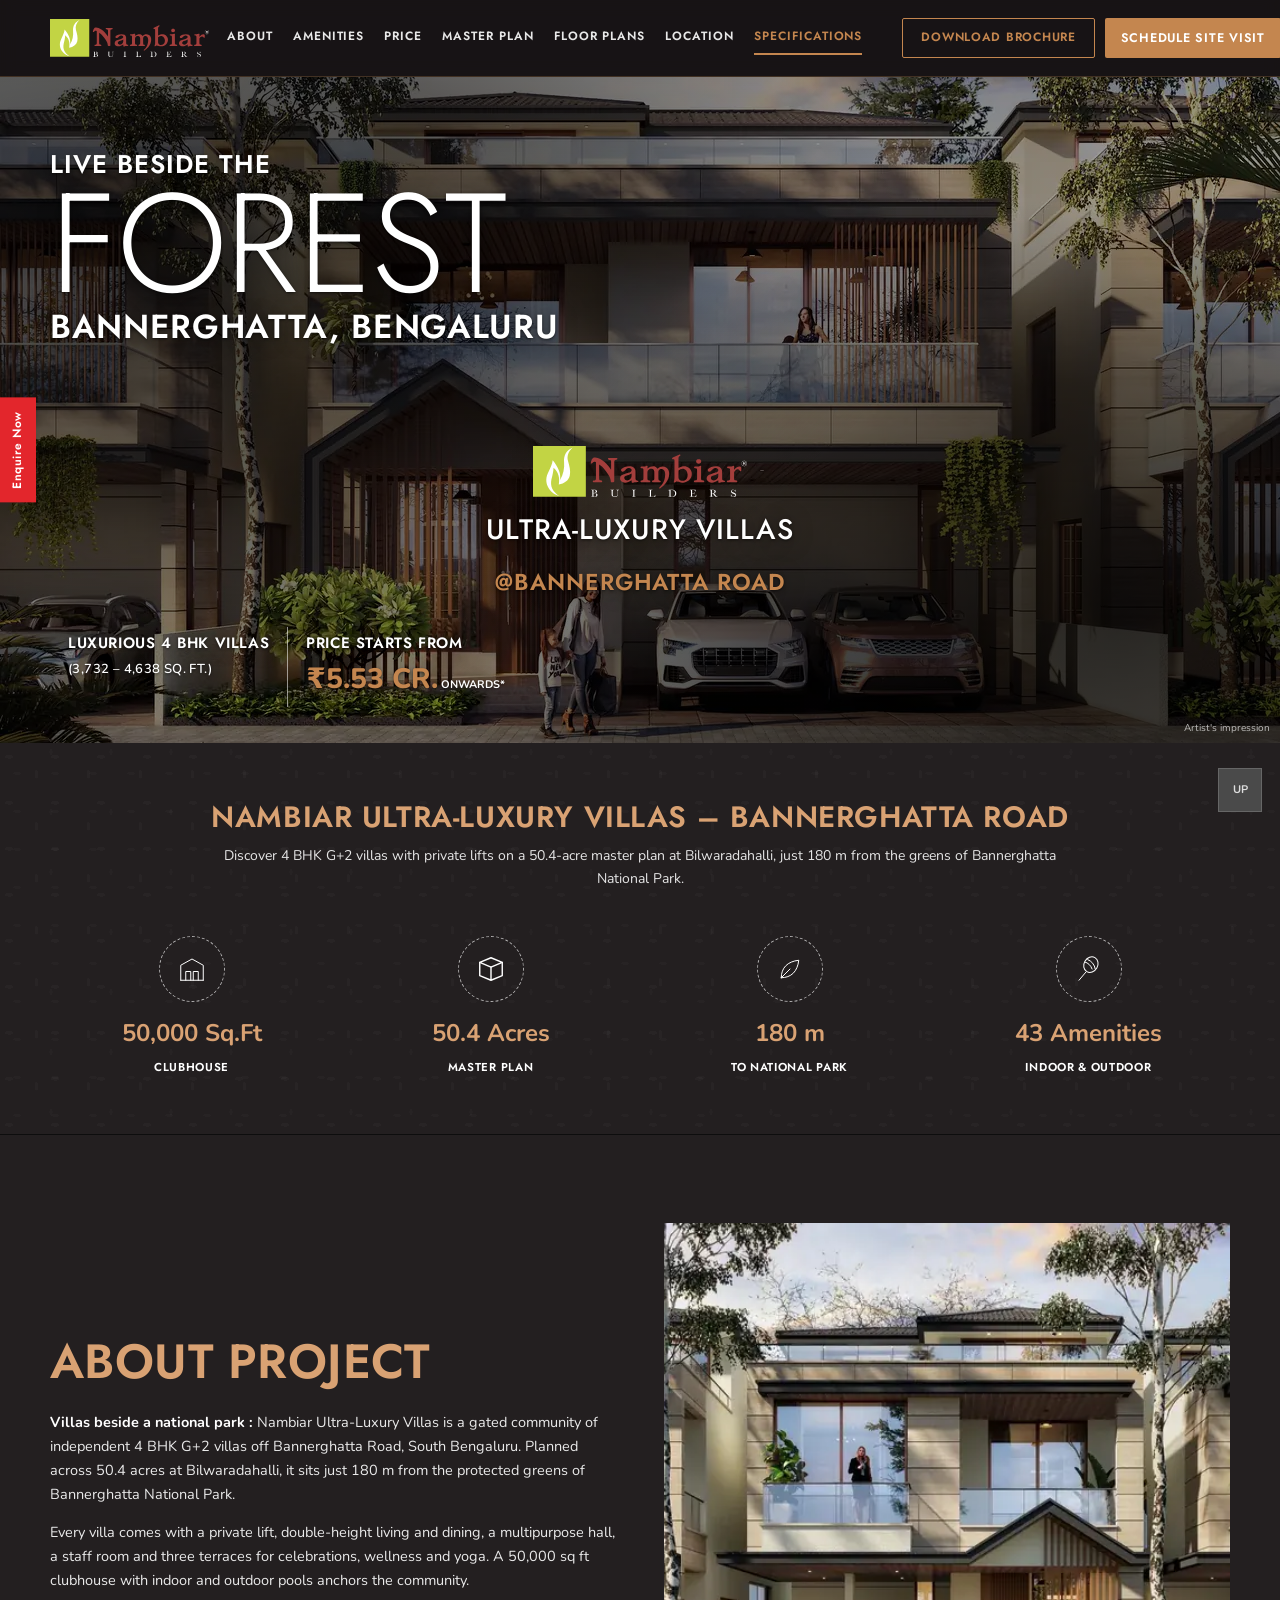
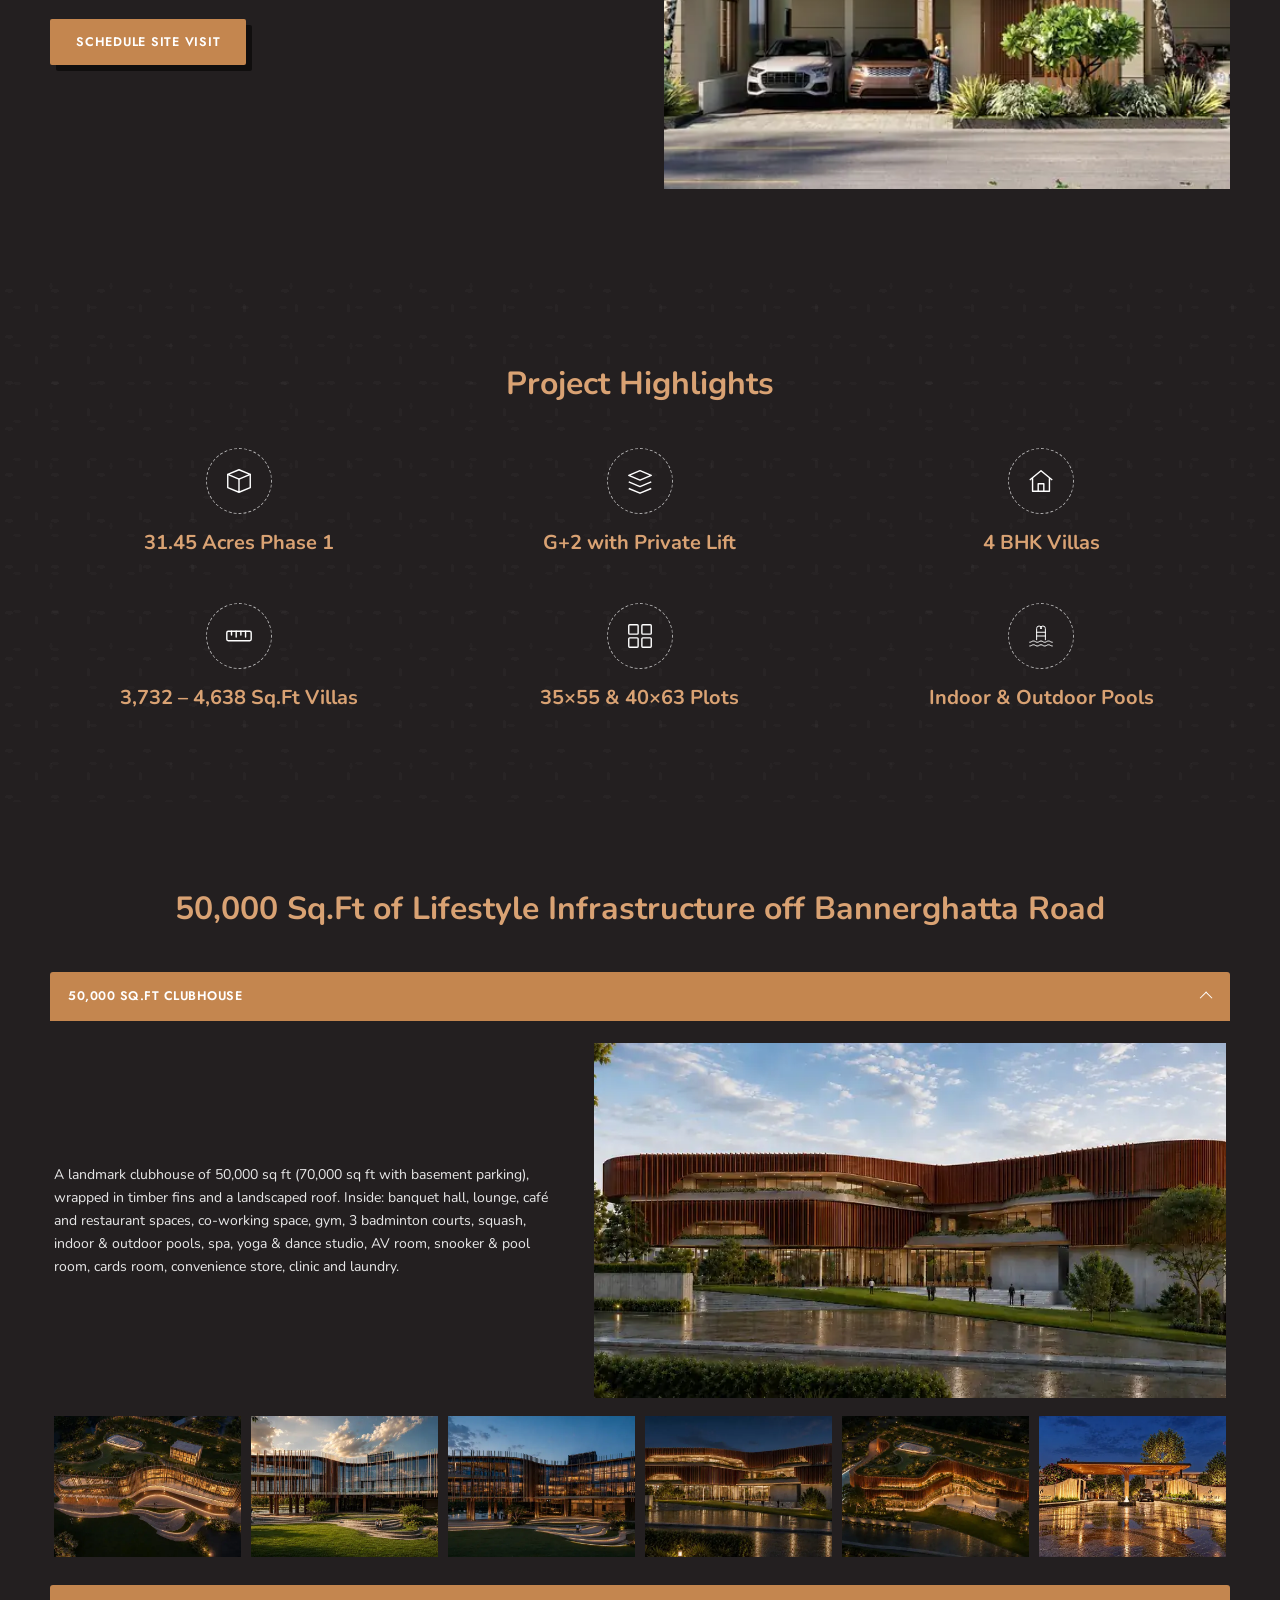
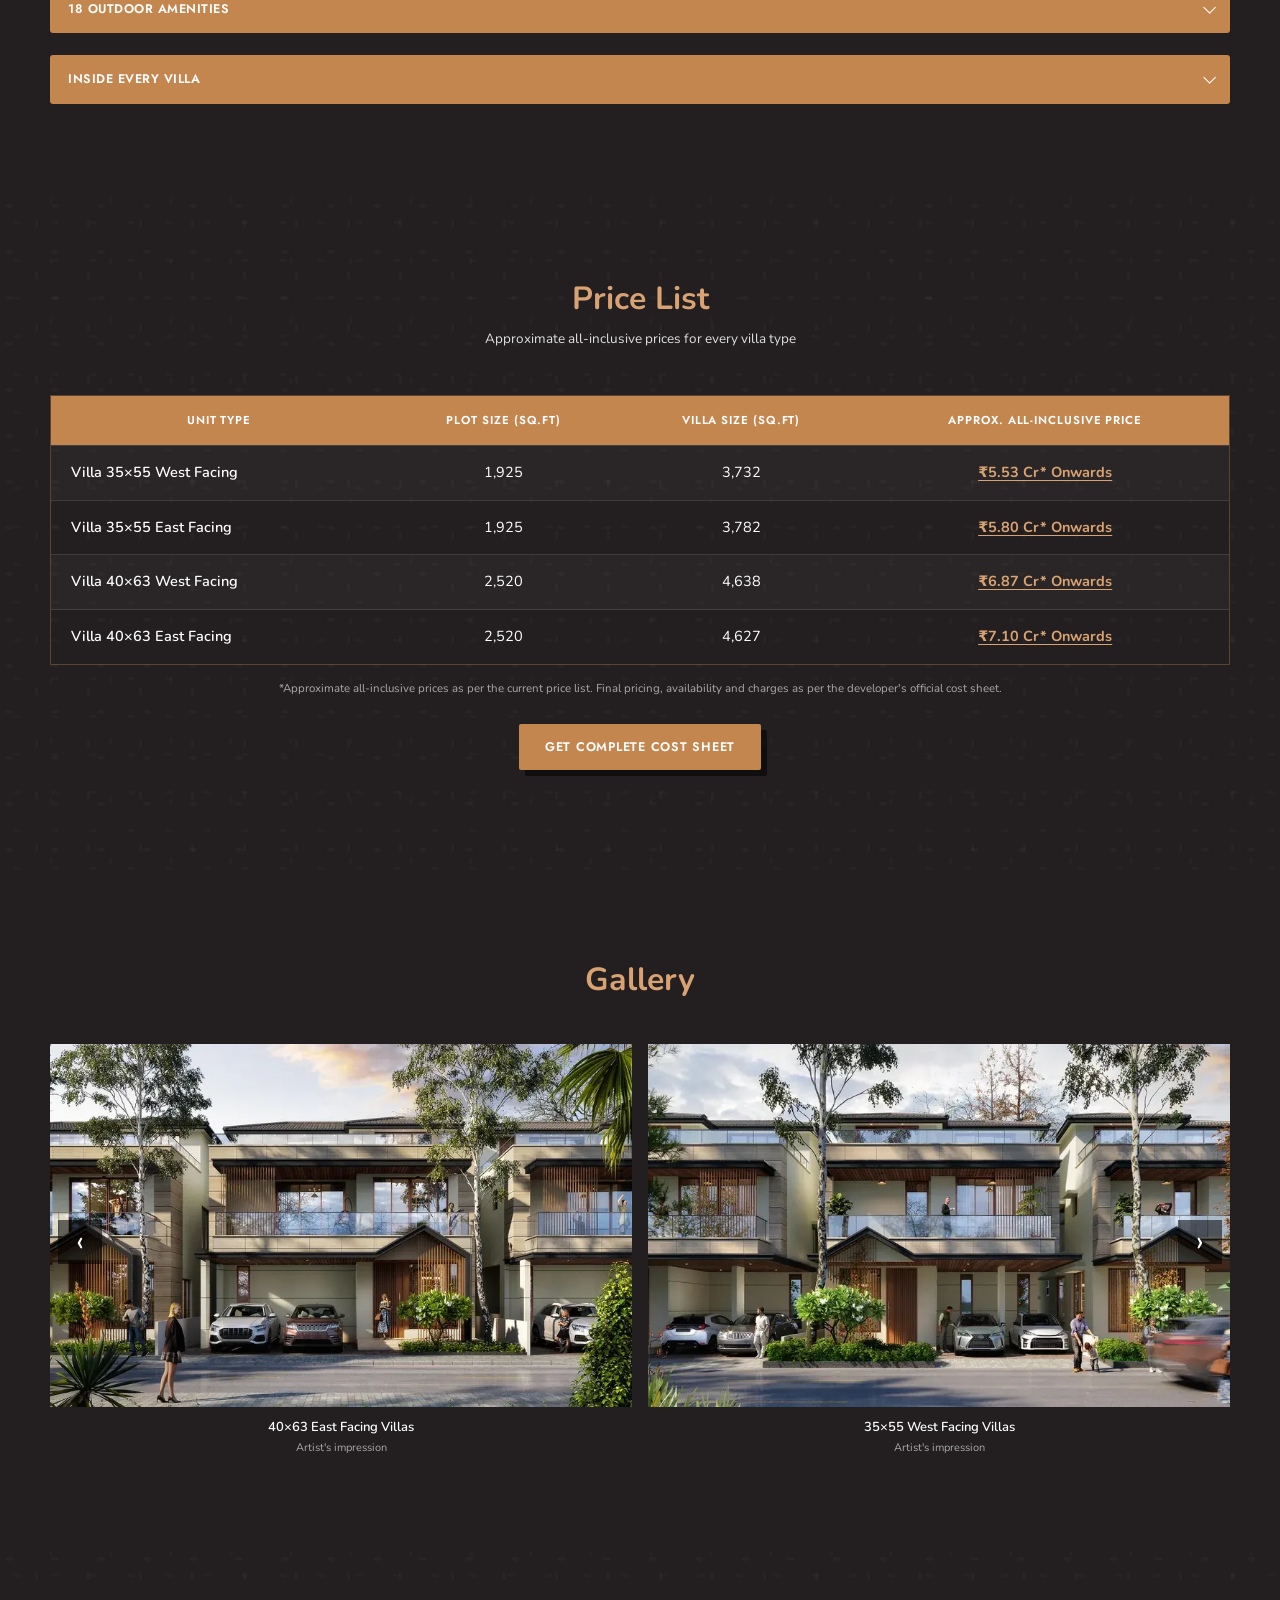
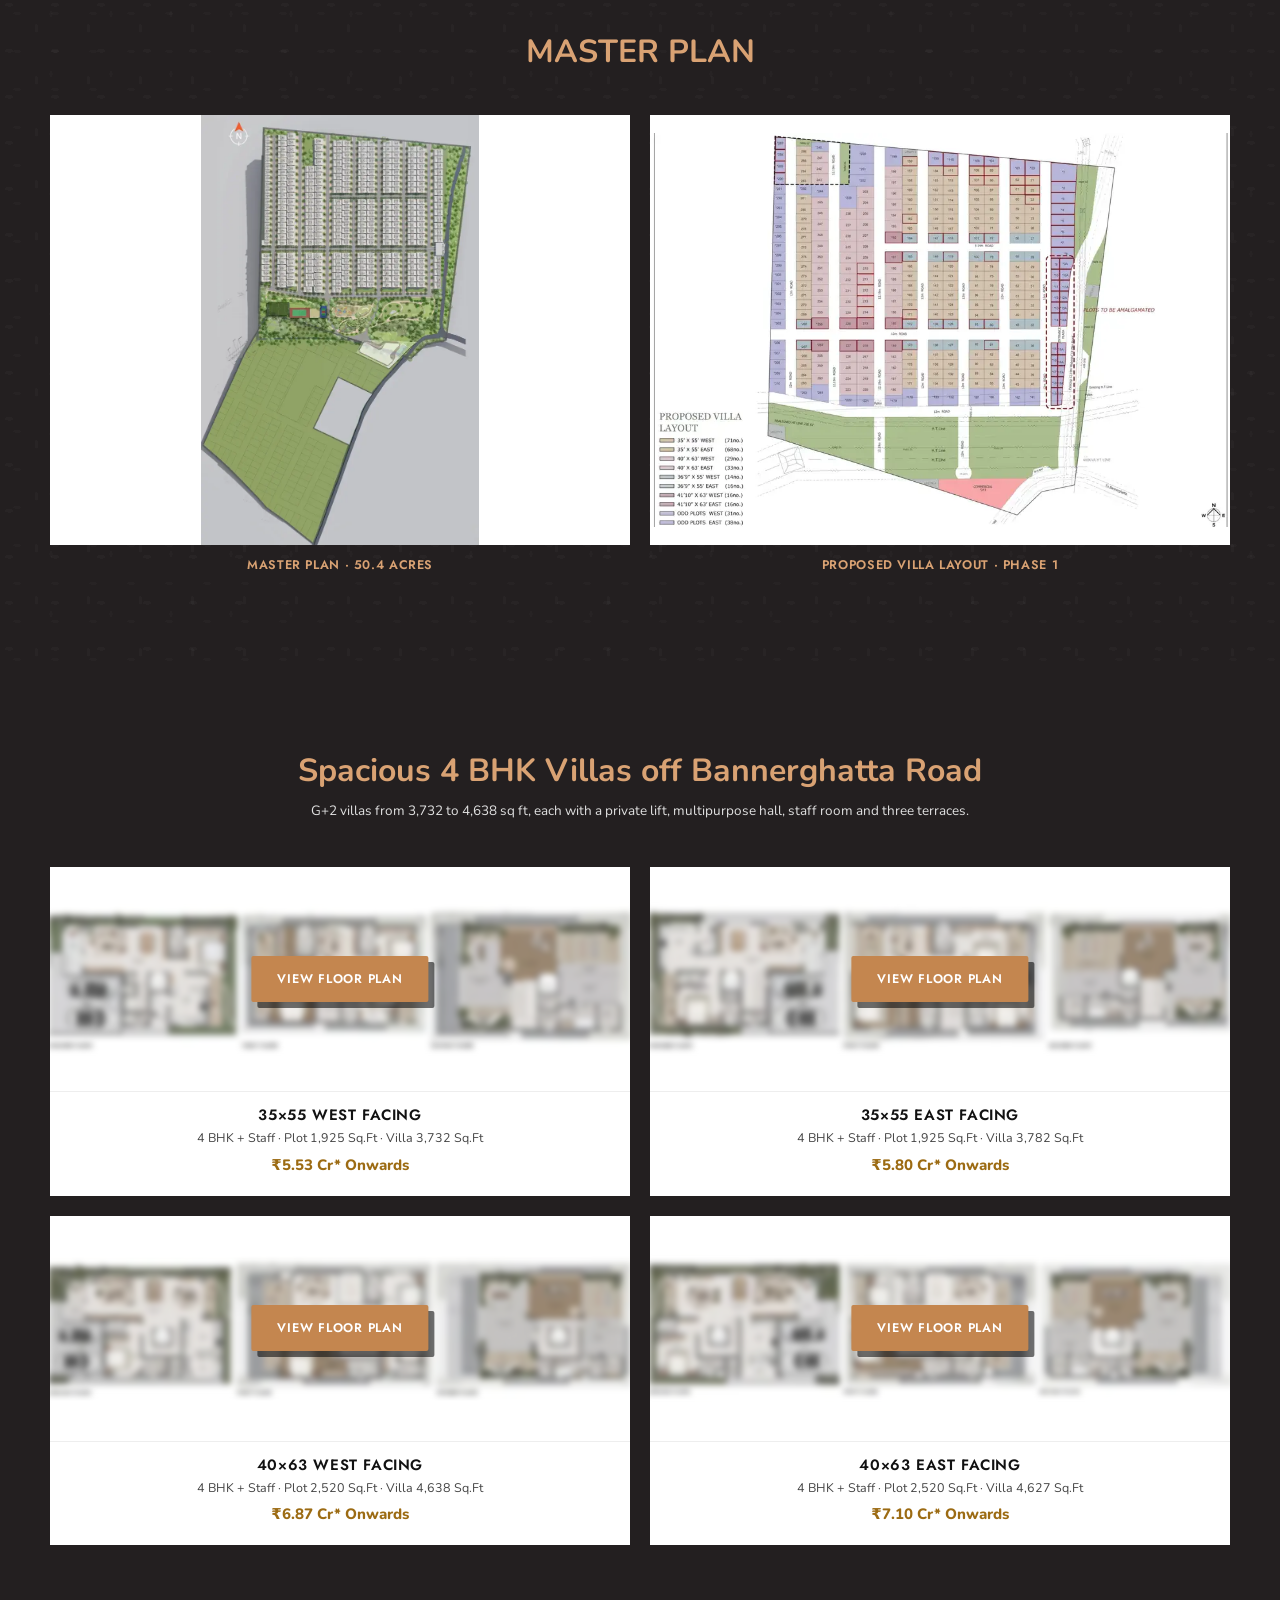
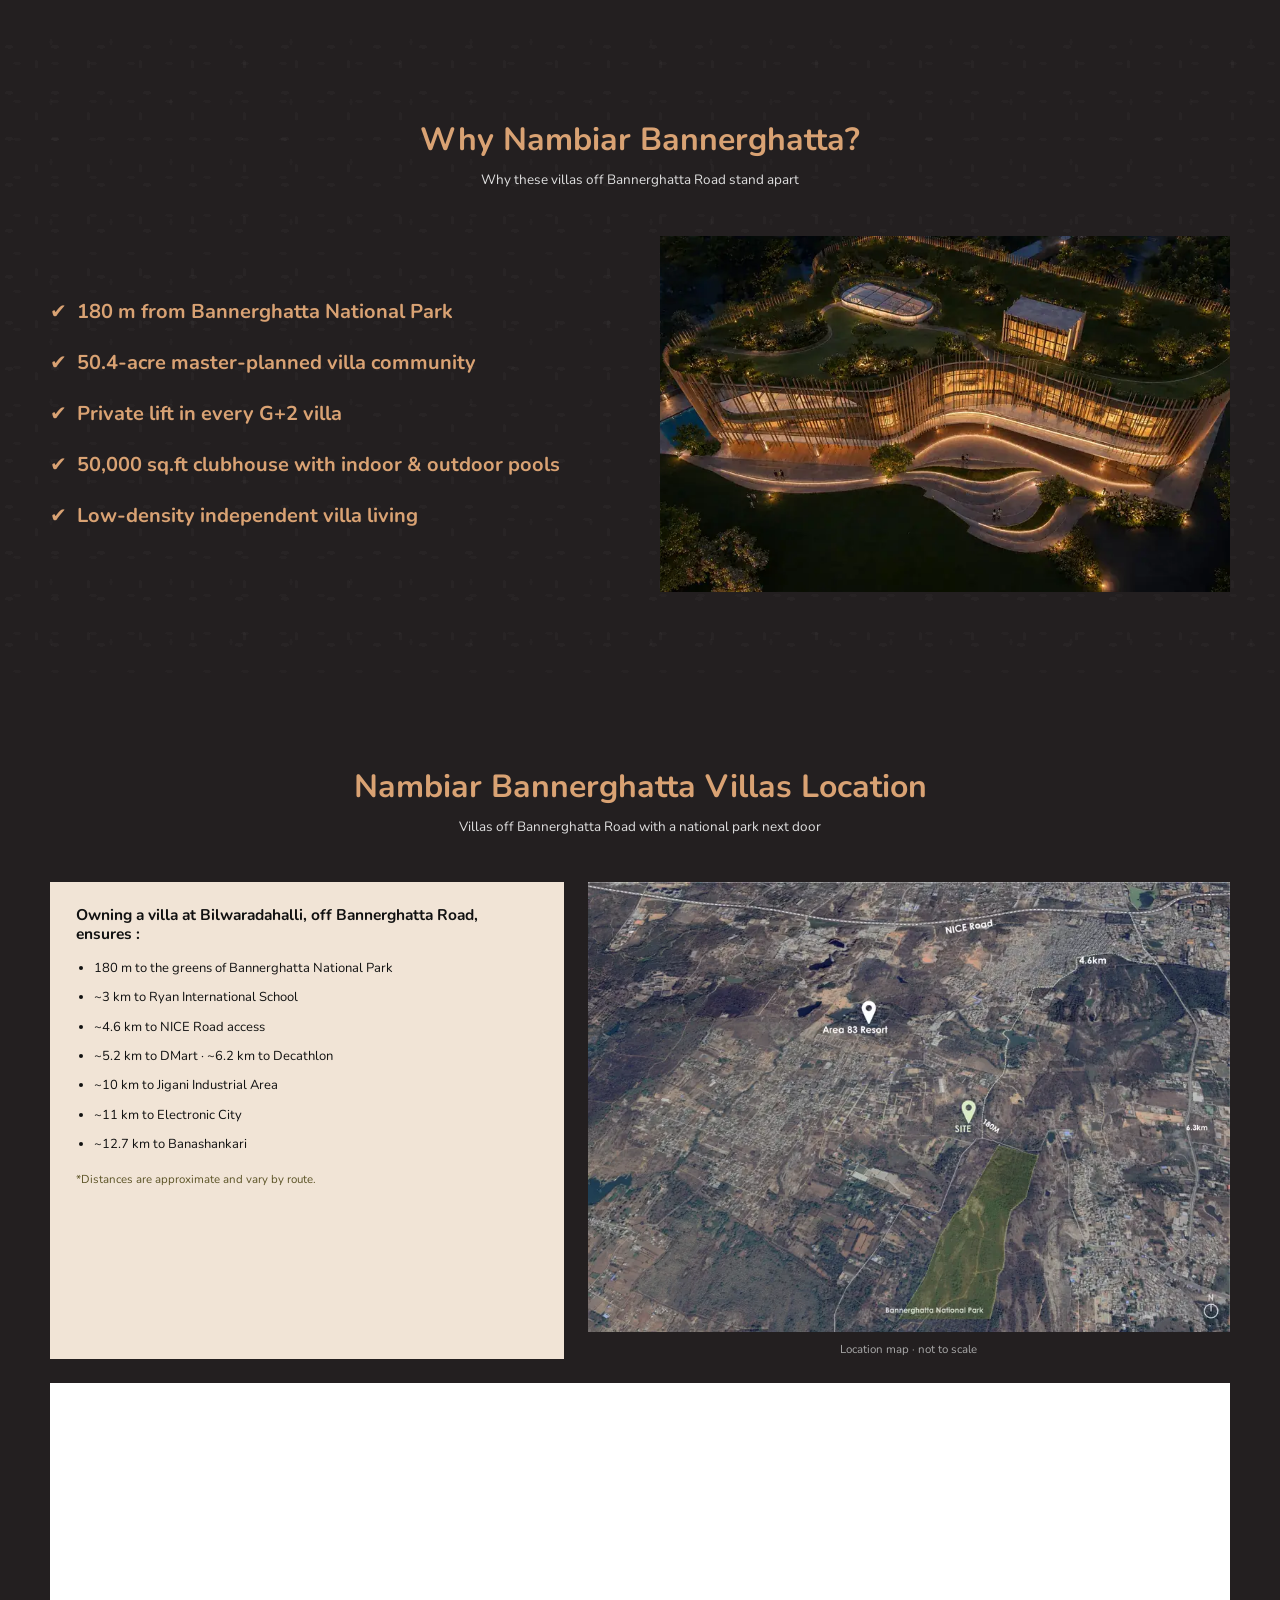
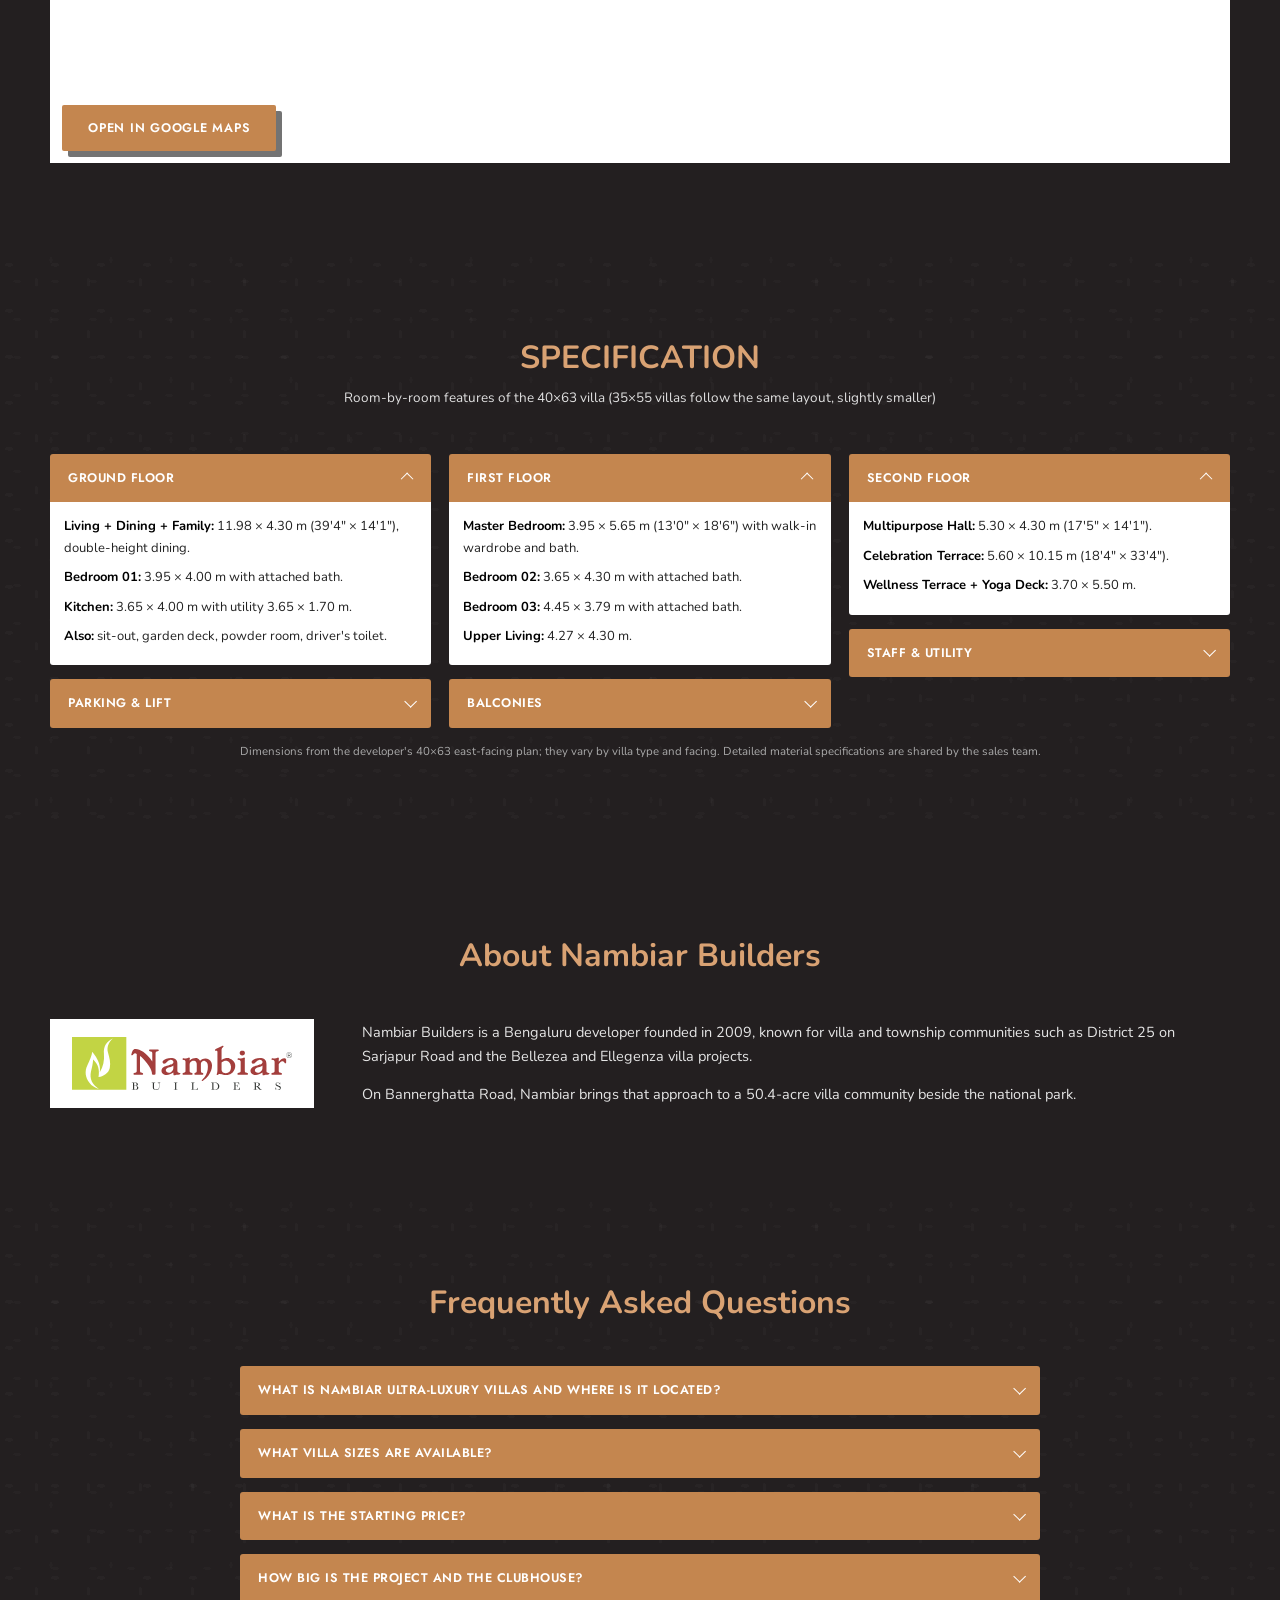
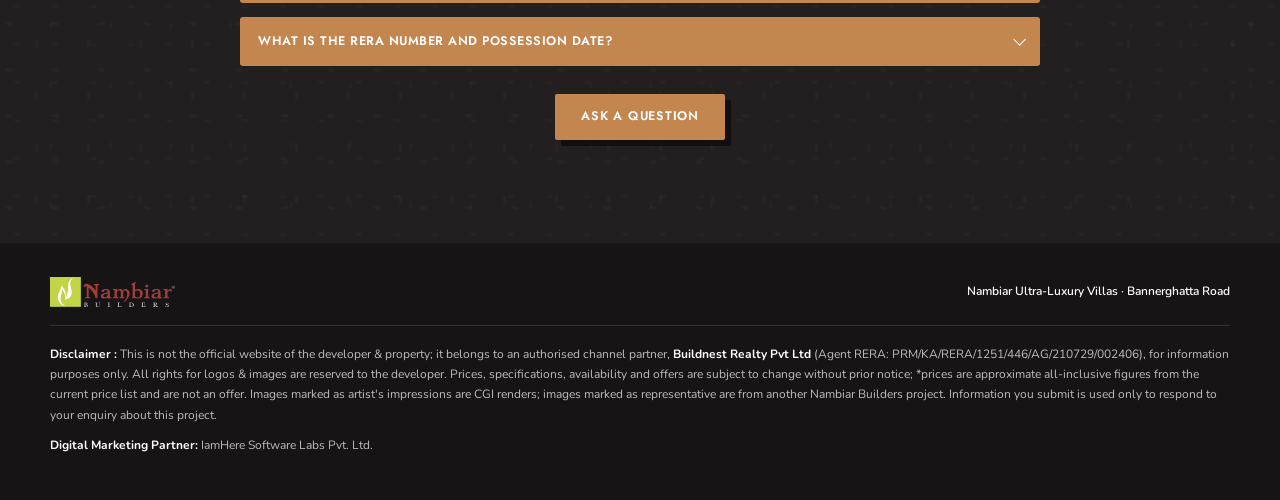
==== commit 50706b96: "Add brochure location map beside distances; Google Map below Co-Authored-By: Claude Opus 5.5 <norepl" ====
--- a/index.html
+++ b/index.html
@@ -1 +1 @@
-<!doctype html><html lang="en" class="theme-timber"><head><meta charset="utf-8"><meta name="viewport" content="width=device-width,initial-scale=1"><title>Nambiar Villas Bannerghatta Road | 4 BHK from ₹5.53 Cr</title><meta name="description" content="Nambiar Ultra-Luxury Villas, Bannerghatta Road: 4 BHK G+2 villas with private lift, 3,732–4,638 sq ft, 180 m from the national park. From ₹5.53 Cr*."><meta name="robots" content="index, follow, max-image-preview:large"><meta name="theme-color" content="#231f20"><link rel="icon" href="favicon.ico" sizes="48x48"><link rel="icon" type="image/png" sizes="32x32" href="assets/img/favicon-32x32.png"><link rel="icon" type="image/png" sizes="192x192" href="assets/img/favicon-192x192.png"><link rel="apple-touch-icon" sizes="180x180" href="assets/img/apple-touch-icon.png"><meta property="og:type" content="website"><meta property="og:title" content="Nambiar Villas Bannerghatta Road | 4 BHK from ₹5.53 Cr"><meta property="og:description" content="Nambiar Ultra-Luxury Villas, Bannerghatta Road: 4 BHK G+2 villas with private lift, 3,732–4,638 sq ft, 180 m from the national park. From ₹5.53 Cr*."><meta property="og:site_name" content="Nambiar Villas Bannerghatta Road"><meta property="og:locale" content="en_IN"><meta property="og:image" content="https://nambiarvillas.in/assets/img/hero-1280.webp"><link rel="canonical" href="https://nambiarvillas.in/"><meta name="twitter:card" content="summary_large_image"><meta name="twitter:title" content="Nambiar Villas Bannerghatta Road | 4 BHK from ₹5.53 Cr"><meta name="twitter:description" content="Nambiar Ultra-Luxury Villas, Bannerghatta Road: 4 BHK G+2 villas with private lift, 3,732–4,638 sq ft, 180 m from the national park. From ₹5.53 Cr*."><link rel="preload" as="image" href="assets/img/hero-1280.webp" imagesrcset="assets/img/hero-480.webp 480w, assets/img/hero-768.webp 768w, assets/img/hero-1280.webp 1280w, assets/img/hero-1600.webp 1600w" imagesizes="100vw" fetchpriority="high"><link rel="preload" as="font" type="font/woff2" href="assets/fonts/jost-latin-300-normal.woff2" crossorigin><link rel="preload" as="font" type="font/woff2" href="assets/fonts/jost-latin-500-normal.woff2" crossorigin><link rel="preload" as="font" type="font/woff2" href="assets/fonts/nunito-latin-400-normal.woff2" crossorigin><style>@font-face{font-family:"Nunito";font-style:normal;font-weight:300;font-display:swap;src:url("assets/fonts/nunito-latin-300-normal.woff2") format("woff2")}@font-face{font-family:"Nunito";font-style:normal;font-weight:400;font-display:swap;src:url("assets/fonts/nunito-latin-400-normal.woff2") format("woff2")}@font-face{font-family:"Nunito";font-style:normal;font-weight:600;font-display:swap;src:url("assets/fonts/nunito-latin-600-normal.woff2") format("woff2")}@font-face{font-family:"Nunito";font-style:normal;font-weight:700;font-display:swap;src:url("assets/fonts/nunito-latin-700-normal.woff2") format("woff2")}@font-face{font-family:"Nunito";font-style:normal;font-weight:800;font-display:swap;src:url("assets/fonts/nunito-latin-800-normal.woff2") format("woff2")}@font-face{font-family:"Jost";font-style:normal;font-weight:300;font-display:swap;src:url("assets/fonts/jost-latin-300-normal.woff2") format("woff2")}@font-face{font-family:"Jost";font-style:normal;font-weight:400;font-display:swap;src:url("assets/fonts/jost-latin-400-normal.woff2") format("woff2")}@font-face{font-family:"Jost";font-style:normal;font-weight:500;font-display:swap;src:url("assets/fonts/jost-latin-500-normal.woff2") format("woff2")}@font-face{font-family:"Jost";font-style:normal;font-weight:600;font-display:swap;src:url("assets/fonts/jost-latin-600-normal.woff2") format("woff2")}:root{--bg:#1b1b1b;--bg-2:#212121;--bg-3:#111111;--gold:#f4c46a;--gold-text:#f0bf5f;--gold-deep:#d9a441;--pale:#ecdc86;--text:#ffffff;--muted:#cfcfcf;--line:rgba(255,255,255,.14);--ink:#111111;--font:"Nunito",system-ui,-apple-system,"Segoe UI",sans-serif;--font-ui:"Jost","Nunito",system-ui,sans-serif;--wrap:1180px;--gutter:clamp(16px,4vw,40px);--header-h:76px;color-scheme:dark}*,*::before,*::after{box-sizing:border-box}[hidden]{display:none !important}html{scroll-behavior:smooth;scroll-padding-top:calc(var(--header-h) + 8px);-webkit-text-size-adjust:100%}body{margin:0;font-family:var(--font);font-size:15px;line-height:1.65;color:var(--text);background:var(--bg);overflow-x:hidden}img{max-width:100%;height:auto;display:block}a{color:inherit}button{font:inherit;color:inherit;cursor:pointer}h1,h2,h3,h4{margin:0;line-height:1.2;font-weight:700}p{margin:0 0 1em}.sprite{position:absolute;width:0;height:0;overflow:hidden}.sr-only{position:absolute;width:1px;height:1px;overflow:hidden;clip:rect(0 0 0 0);white-space:nowrap}.skip{position:absolute;left:-999px;top:8px;background:#fff;color:#000;padding:8px 14px;z-index:200}.skip:focus{left:8px}.wrap{width:100%;max-width:calc(var(--wrap) + 2 * var(--gutter));margin:0 auto;padding:0 var(--gutter)}.center{text-align:center}.tex{position:relative;background-color:var(--bg)}.tex::before{content:"";position:absolute;inset:0;pointer-events:none;opacity:.5;background-image:radial-gradient(ellipse 7px 3px at 20% 30%,rgba(255,255,255,.05) 60%,transparent 62%),radial-gradient(ellipse 3px 7px at 70% 60%,rgba(255,255,255,.05) 60%,transparent 62%),radial-gradient(ellipse 6px 2.5px at 45% 80%,rgba(255,255,255,.045) 60%,transparent 62%),radial-gradient(ellipse 2.5px 6px at 85% 15%,rgba(255,255,255,.045) 60%,transparent 62%);background-size:46px 46px,52px 52px,38px 38px,60px 60px}.tex>*{position:relative}.btn-gold{display:inline-flex;align-items:center;justify-content:center;gap:8px;min-height:46px;padding:0 26px;border:0;border-radius:2px;background:var(--gold);color:var(--ink);font-size:12.5px;font-weight:700;letter-spacing:.06em;text-transform:uppercase;text-decoration:none;box-shadow:6px 6px 0 rgba(0,0,0,.55);transition:transform .15s,box-shadow .15s,background .15s}.btn-gold:hover{background:#f7d088;transform:translate(-1px,-1px);box-shadow:8px 8px 0 rgba(0,0,0,.55)}.btn-line{display:inline-flex;align-items:center;justify-content:center;min-height:40px;padding:0 18px;border:1px solid var(--gold);border-radius:2px;background:transparent;color:var(--gold);font-size:12px;font-weight:600;letter-spacing:.06em;text-transform:uppercase;text-decoration:none}.btn-line:hover{background:var(--gold);color:var(--ink)}.site-header{position:sticky;top:0;z-index:60;background:rgba(17,17,17,.92);backdrop-filter:blur(8px);-webkit-backdrop-filter:blur(8px);border-bottom:1px solid rgba(244,196,106,.18)}.header-inner{display:flex;align-items:center;gap:18px;min-height:var(--header-h)}.brand{display:inline-flex;align-items:center;gap:14px;text-decoration:none;flex:0 0 auto}.brand img{height:38px;width:auto}.brand-cp{font-size:10.5px;font-weight:600;line-height:1.3;letter-spacing:.14em;text-transform:uppercase;color:var(--muted);border-left:1px solid var(--line);padding-left:14px}.site-nav{display:none;margin-left:auto;gap:20px}.site-nav a{white-space:nowrap;font-size:12px;font-weight:600;letter-spacing:.08em;text-transform:uppercase;text-decoration:none;color:#e8e8e8;padding:6px 0;border-bottom:2px solid transparent}.site-nav a:hover,.site-nav a.is-active{color:var(--gold);border-color:var(--gold)}.hdr-cta{margin-left:auto;display:flex;gap:10px;align-items:center}.hdr-cta .btn-gold{min-height:40px;padding:0 16px;box-shadow:none}.hdr-cta .btn-line{display:none}.nav-toggle{width:42px;height:42px;border:1px solid var(--line);border-radius:2px;background:transparent;display:inline-flex;flex-direction:column;align-items:center;justify-content:center;gap:5px}.nav-toggle span{width:18px;height:2px;background:#fff}.site-nav.is-open{display:flex;position:absolute;left:0;right:0;top:100%;flex-direction:column;gap:0;padding:8px var(--gutter) 16px;background:#111;border-bottom:1px solid var(--line)}.site-nav.is-open a{padding:12px 0;border-bottom:1px solid var(--line)}@media (min-width:1260px){.site-nav{display:flex}.nav-toggle{display:none}.hdr-cta{margin-left:22px}.hdr-cta .btn-line{display:inline-flex}}@media (max-width:560px){.brand img{height:30px}.brand-cp{display:none}.hdr-cta .btn-gold{font-size:11px;padding:0 12px}}.hero{position:relative;min-height:clamp(520px,52vw,720px);display:flex;overflow:hidden;background:#222}.hero>img{position:absolute;inset:0;width:100%;height:100%;object-fit:cover;object-position:60% 50%}.hero::after{content:"";position:absolute;inset:0;background:linear-gradient(90deg,rgba(0,0,0,.62) 0%,rgba(0,0,0,.25) 45%,rgba(0,0,0,.15) 60%,rgba(0,0,0,.55) 100%),linear-gradient(0deg,rgba(0,0,0,.65) 0%,transparent 38%)}.hero-inner{position:relative;z-index:1;width:100%;display:grid;align-content:space-between;gap:28px;padding-top:clamp(36px,6vw,80px);padding-bottom:clamp(22px,3vw,36px)}.hero-big{margin:0;text-transform:uppercase;color:#fff;line-height:.88}.hero-big small{display:block;font-size:clamp(16px,2vw,26px);font-weight:600;letter-spacing:.04em;margin-bottom:6px}.hero-big strong{display:block;font-size:clamp(64px,11vw,168px);font-weight:200;letter-spacing:-.01em}.hero-big em{display:block;font-style:normal;font-size:clamp(20px,2.6vw,38px);font-weight:600;letter-spacing:.02em;margin-top:6px}.hero-right{justify-self:end;text-align:center;display:grid;gap:10px;justify-items:center}.hero-right img{height:clamp(40px,4vw,54px);width:auto}.hero-right .h-line1{font-size:clamp(18px,2.2vw,30px);font-weight:500;letter-spacing:.04em;text-transform:uppercase}.hero-right .h-line2{font-size:clamp(16px,1.8vw,24px);font-weight:700;letter-spacing:.04em;text-transform:uppercase;color:var(--gold)}.hero-strip{justify-self:end;display:flex;align-items:stretch;gap:0;text-transform:uppercase}.hero-strip>div{padding:4px 18px;text-align:left}.hero-strip>div + div{border-left:1px solid rgba(255,255,255,.55)}.hero-strip b{display:block;font-size:clamp(12.5px,1.2vw,15px);font-weight:700;letter-spacing:.04em}.hero-strip span{font-size:11px;letter-spacing:.04em;color:#eee}.hero-strip .price{font-size:clamp(22px,2.2vw,30px);font-weight:800;color:var(--gold);letter-spacing:0}.hero-strip .price small{font-size:11px;font-weight:700;color:#fff;margin-left:3px}.hero-cta{justify-self:end}.hero-rep{position:absolute;right:10px;bottom:6px;z-index:1;margin:0;font-size:10px;color:rgba(255,255,255,.7)}@media (max-width:760px){.hero-inner{align-content:end}.hero-big{margin-bottom:auto}.hero-right,.hero-strip,.hero-cta{justify-self:start;text-align:left;justify-items:start}.hero-strip>div:first-child{padding-left:0}}.band{padding:clamp(34px,5vw,56px) 0;border-bottom:1px solid #0d0d0d}.band-title{font-size:clamp(19px,2.3vw,30px);font-weight:700;color:var(--gold-text);text-transform:uppercase;letter-spacing:.02em;text-align:center}.band-sub{max-width:860px;margin:10px auto 0;text-align:center;color:#e5e5e5;font-size:14px}.facts{list-style:none;margin:clamp(28px,4vw,46px) 0 0;padding:0;display:grid;grid-template-columns:repeat(2,1fr);gap:28px 16px;text-align:center}@media (min-width:900px){.facts{grid-template-columns:repeat(4,1fr)}}.fact-ic{width:66px;height:66px;margin:0 auto 12px;border:1.5px dashed rgba(255,255,255,.65);border-radius:50%;display:grid;place-items:center;color:#fff}.fact-ic svg{width:30px;height:30px}.facts strong{display:block;font-size:clamp(19px,2vw,24px);font-weight:700;color:var(--gold-text)}.facts span{font-size:11.5px;font-weight:600;letter-spacing:.06em;text-transform:uppercase}.sec{padding:clamp(48px,7vw,88px) 0}.sec-alt{background:var(--bg-2)}.h2{font-size:clamp(22px,2.6vw,32px);font-weight:700;color:var(--gold-text);text-align:center}.h2.upper{text-transform:uppercase}.sec-sub{text-align:center;color:#e0e0e0;font-size:13.5px;margin:10px auto 0;max-width:820px}.sec-head{margin-bottom:clamp(26px,4vw,44px)}.about-grid{display:grid;gap:32px;align-items:center}@media (min-width:900px){.about-grid{grid-template-columns:1fr 1fr;gap:48px}}.about-wm{position:relative}.about-wm::before{content:"About";position:absolute;top:14px;left:50%;transform:translateX(-50%);font-size:64px;font-weight:800;color:rgba(255,255,255,.04);pointer-events:none}.about-h{font-size:clamp(30px,4vw,48px);font-weight:800;color:var(--gold-text);text-transform:uppercase;margin-bottom:20px;letter-spacing:.01em}.about-text p{font-size:14.5px;color:#eaeaea}.about-text strong{color:#fff}.about-img{margin:0}.about-img img{width:100%;aspect-ratio:4 / 5;object-fit:cover}@media (min-width:900px){.about-img img{aspect-ratio:1 / 1}}.hl{list-style:none;margin:0;padding:0;display:grid;grid-template-columns:repeat(2,1fr);gap:34px 16px;text-align:center}@media (min-width:900px){.hl{grid-template-columns:repeat(3,1fr);gap:44px 24px}}.hl li{display:grid;justify-items:center;gap:12px}.hl .fact-ic{margin:0}.hl strong{font-size:clamp(15px,1.7vw,20px);font-weight:700;color:var(--gold-text)}.acc{display:grid;gap:22px}.acc details{background:transparent}.acc summary{list-style:none;display:flex;align-items:center;justify-content:space-between;gap:14px;padding:14px 18px;background:var(--gold);color:var(--ink);font-size:12.5px;font-weight:700;letter-spacing:.04em;text-transform:uppercase;border-radius:3px;cursor:pointer}.acc summary::-webkit-details-marker{display:none}.acc summary::after{content:"";flex:0 0 auto;width:9px;height:9px;border-right:1.6px solid currentColor;border-bottom:1.6px solid currentColor;transform:rotate(45deg) translateY(-3px);transition:transform .2s}.acc details[open]>summary{border-radius:3px 3px 0 0}.acc details[open]>summary::after{transform:rotate(-135deg) translateY(-2px)}.acc-body{padding:22px 4px 6px;color:#e8e8e8;font-size:14px}.acc-white .acc-body{background:#fff;color:#222;padding:14px 14px 10px;font-size:13px;border-radius:0 0 3px 3px}.acc-white .acc-body p{margin:0 0 8px}.acc-white .acc-body strong{color:#000}.lux-feature{display:grid;gap:22px;align-items:center;margin-bottom:18px}@media (min-width:860px){.lux-feature{grid-template-columns:1fr 1.25fr;gap:34px}}.lux-feature img{width:100%;aspect-ratio:16 / 9;object-fit:cover}.thumbs{display:grid;grid-template-columns:repeat(3,1fr);gap:10px;margin-top:12px}@media (min-width:860px){.thumbs{grid-template-columns:repeat(6,1fr)}}.thumbs button{padding:0;border:0;background:#000;cursor:zoom-in}.thumbs img{width:100%;aspect-ratio:4 / 3;object-fit:cover;transition:opacity .2s}.thumbs button:hover img{opacity:.8}.ic-list{list-style:none;margin:0;padding:0;display:grid;grid-template-columns:repeat(2,1fr);gap:18px 14px}@media (min-width:700px){.ic-list{grid-template-columns:repeat(3,1fr)}}@media (min-width:1000px){.ic-list{grid-template-columns:repeat(6,1fr)}}.ic-list li{display:grid;justify-items:center;text-align:center;gap:8px;font-size:12.5px;font-weight:600}.ic-list .fact-ic{width:54px;height:54px;margin:0}.ic-list .fact-ic svg{width:24px;height:24px}.ic-list em{font-style:normal;font-size:10.5px;color:var(--gold-text)}.pt-wrap{overflow-x:auto;border:1px solid rgba(244,196,106,.35)}.pt{width:100%;min-width:640px;border-collapse:collapse;font-size:14.5px}.pt th{background:var(--gold);color:var(--ink);font-size:11.5px;font-weight:700;letter-spacing:.08em;text-transform:uppercase;padding:15px 12px}.pt td{padding:15px 12px;text-align:center;border-top:1px solid var(--line)}.pt td:first-child{text-align:left;padding-left:20px;font-weight:600}.pt tbody tr:nth-child(odd) td{background:rgba(255,255,255,.03)}.pt .p-cta{border:0;background:none;padding:0;color:var(--gold-text);font-weight:700;text-decoration:underline;text-underline-offset:3px}.fine{margin:14px 0 0;font-size:11.5px;color:#a9a9a9;text-align:center}.slider{position:relative}.slide-row{display:grid;grid-auto-flow:column;grid-auto-columns:100%;gap:16px;overflow-x:auto;scroll-snap-type:x mandatory;scrollbar-width:none}.slide-row::-webkit-scrollbar{display:none}@media (min-width:760px){.slide-row{grid-auto-columns:calc(50% - 8px)}}.slide-row figure{margin:0;scroll-snap-align:start}.slide-row button{display:block;width:100%;padding:0;border:0;background:#000;cursor:zoom-in}.slide-row img{width:100%;aspect-ratio:16 / 10;object-fit:cover}.slide-row figcaption{margin-top:10px;text-align:center;font-size:13px;font-weight:600}.slide-row figcaption span{display:block;font-size:11px;font-weight:400;color:#a9a9a9}.s-nav{position:absolute;top:calc(50% - 30px);width:44px;height:44px;border:0;background:rgba(0,0,0,.55);color:#fff;font-size:30px;line-height:1;display:grid;place-items:center;z-index:2}.s-nav:hover{background:var(--gold);color:var(--ink)}.s-prev{left:8px}.s-next{right:8px}@media (min-width:1300px){.s-prev{left:-58px}.s-next{right:-58px}.s-nav{background:transparent}}.mp-grid{display:grid;gap:20px}@media (min-width:860px){.mp-grid{grid-template-columns:1fr 1fr}}.mp-grid button{padding:0;border:0;background:#fff;cursor:zoom-in;display:block;width:100%}.mp-grid img{width:100%;height:clamp(280px,34vw,430px);object-fit:contain;background:#fff}.mp-grid figure{margin:0}.mp-grid figcaption{margin-top:10px;text-align:center;font-size:12.5px;font-weight:600;letter-spacing:.05em;text-transform:uppercase;color:var(--gold-text)}.fp{display:grid;gap:20px}@media (min-width:700px){.fp{grid-template-columns:repeat(2,1fr)}}.fp-card{background:#fff;color:var(--ink);display:flex;flex-direction:column}.fp-img{position:relative;padding:0;border:0;background:#fff;display:block;width:100%;cursor:pointer;overflow:hidden}.fp-img img{width:100%;aspect-ratio:16 / 6.2;object-fit:contain;filter:blur(3px);opacity:.9;transform:scale(1.02)}.fp-img .fp-lockbtn{position:absolute;left:50%;top:50%;transform:translate(-50%,-50%)}.fp-meta{padding:14px 16px 18px;display:grid;gap:4px;text-align:center;border-top:1px solid #eee}.fp-meta h3{font-size:15px;font-weight:800;text-transform:uppercase;letter-spacing:.04em}.fp-meta p{margin:0;font-size:12.5px;color:#444}.fp-meta .fp-price{font-size:15px;font-weight:800;color:#9c6b13}.why-grid{display:grid;gap:30px;align-items:center}@media (min-width:900px){.why-grid{grid-template-columns:1fr 1fr;gap:40px}}.ticks{list-style:none;margin:0;padding:0;display:grid;gap:18px}.ticks li{display:flex;gap:10px;font-size:clamp(16px,1.7vw,20px);font-weight:700;color:var(--gold-text)}.ticks li::before{content:"\2714";flex:0 0 auto}.why-img img{width:100%;aspect-ratio:16 / 10;object-fit:cover}.loc-grid{display:grid;gap:24px;align-items:stretch}@media (min-width:900px){.loc-grid{grid-template-columns:1fr 1.25fr}}.loc-card{background:var(--pale);color:var(--ink);padding:24px 26px}.loc-card h3{font-size:15.5px;font-weight:700;margin-bottom:14px}.loc-card ul{margin:0;padding-left:18px;display:grid;gap:8px;font-size:13px;font-weight:500}.loc-card .fine{text-align:left;color:#5b5326}.loc-map{position:relative;min-height:320px;background:#2a2a2a}.loc-map iframe{position:absolute;inset:0;width:100%;height:100%;border:0;filter:grayscale(.2)}.loc-map a{position:absolute;left:12px;bottom:12px;z-index:1}.spec-cols{display:grid;gap:18px;align-items:start}@media (min-width:860px){.spec-cols{grid-template-columns:repeat(3,1fr)}}.spec-cols .acc{gap:14px}.faq{max-width:880px;margin:0 auto}.faq .acc{gap:14px}.faq .acc-body{padding:16px 6px 4px}.dev{display:grid;gap:22px;align-items:center}@media (min-width:860px){.dev{grid-template-columns:auto 1fr;gap:48px}}.dev-logo{background:#fff;padding:18px 22px;justify-self:start}.dev-logo img{width:220px;height:auto}.dev p{color:#e5e5e5;font-size:14.5px}.site-footer{background:var(--bg-3);padding:34px 0 calc(34px + 64px);font-size:12px;color:#bdbdbd}.foot-top{display:flex;flex-wrap:wrap;gap:14px 30px;align-items:center;justify-content:space-between;padding-bottom:18px;border-bottom:1px solid var(--line);margin-bottom:18px;color:#fff;font-weight:600}.foot-top img{height:30px;width:auto}.site-footer p{margin:0 0 10px;line-height:1.7}.site-footer strong{color:#fff}@media (min-width:900px){.site-footer{padding-bottom:34px}}.side-tab{position:fixed;left:0;top:50%;z-index:55;transform:translateY(-50%);border:0;background:#e3262c;color:#fff;padding:14px 8px;writing-mode:vertical-rl;transform-origin:center;font-size:12px;font-weight:700;letter-spacing:.04em}.side-tab span{display:inline-block;transform:rotate(180deg)}.wa-float{position:fixed;right:18px;bottom:86px;z-index:55;width:54px;height:54px;border-radius:50%;background:#25d366;color:#fff;display:grid;place-items:center;box-shadow:0 6px 18px rgba(0,0,0,.4)}.to-top{position:fixed;right:18px;bottom:150px;z-index:55;width:44px;height:44px;display:grid;place-items:center;background:#4a4a4a;color:#ddd;font-size:11px;font-weight:700;text-decoration:none;border:1px solid #666}.action-bar{position:fixed;left:0;right:0;bottom:0;z-index:56;display:flex;gap:0;background:#111;border-top:1px solid rgba(244,196,106,.35)}.action-bar>*{flex:1;min-height:54px;display:inline-flex;align-items:center;justify-content:center;gap:8px;border:0;font-size:12.5px;font-weight:700;letter-spacing:.05em;text-transform:uppercase;text-decoration:none}.ab-callback{background:var(--gold);color:var(--ink)}.ab-wa{background:#111;color:#fff}@media (min-width:900px){.action-bar{display:none}.wa-float{bottom:24px}.to-top{bottom:88px}}.modal{width:min(440px,calc(100vw - 28px));max-height:calc(100vh - 28px);padding:0;border:0;border-radius:4px;background:#fff;color:#222;box-shadow:0 24px 60px rgba(0,0,0,.5)}.modal::backdrop{background:rgba(0,0,0,.6)}.modal-head{display:flex;align-items:center;justify-content:space-between;gap:12px;padding:18px 22px;border-bottom:1px solid #eee}.modal-title{margin:0;font-size:17px;font-weight:700;color:var(--gold-deep);text-transform:uppercase;letter-spacing:.02em}.modal-close{border:0;background:none;color:#555;width:32px;height:32px;display:grid;place-items:center}.modal-body{padding:8px 22px 22px}.modal-lede{margin:6px 0 4px;font-size:12.5px;color:#555}.modal-perks{margin:10px 0 0;padding:0;list-style:none;display:grid;gap:4px;font-size:12px;color:#444}.modal-perks li::before{content:"\2714 ";color:var(--gold-deep)}.lead-form{display:grid;gap:4px}.field{display:grid}.lead-form input[type=text],.lead-form input[type=tel],.lead-form input[type=email],.lead-form select{width:100%;min-height:44px;border:0;border-bottom:1px solid #9a9a9a;border-radius:0;background:transparent;color:#222;font:inherit;font-size:14px;padding:8px 6px}.lead-form input::placeholder{color:#888;font-size:12px;text-transform:uppercase;letter-spacing:.04em}.lead-form input:focus,.lead-form select:focus{outline:none;border-bottom-color:var(--gold-deep)}.phone-row{display:grid;grid-template-columns:92px 1fr;gap:10px}.err{min-height:0;margin:2px 0 0;font-size:11.5px;color:#c62828}.err:empty{display:none}.hp{position:absolute;left:-9999px;width:1px;height:1px;overflow:hidden}.consent{display:flex;gap:8px;align-items:flex-start;margin-top:10px;font-size:11px;line-height:1.45;color:#555}.consent input{margin-top:2px;accent-color:#000}.btn-submit{margin-top:12px;min-height:46px;border:0;background:#000;color:#fff;font-size:13px;font-weight:600;letter-spacing:.06em;text-transform:uppercase}.btn-submit:hover{background:#222}.btn-submit[disabled]{opacity:.6}.form-status{margin:8px 0 0;font-size:12.5px;color:#333}.form-status:empty{display:none}.form-success{text-align:center;padding:10px 0}.btn,.btn-dark{display:inline-flex;align-items:center;justify-content:center;min-height:42px;padding:0 18px;border:0;background:#000;color:#fff;font-size:12px;font-weight:600;letter-spacing:.06em;text-transform:uppercase;text-decoration:none;margin-top:10px}.assure{margin:12px 0 0;font-size:11px;color:#777;display:flex;gap:6px;align-items:center}.lightbox{width:100vw;height:100vh;max-width:none;max-height:none;margin:0;padding:0;border:0;background:rgba(0,0,0,.94);color:#fff}.lightbox::backdrop{background:rgba(0,0,0,.9)}.lightbox figure{margin:0;height:100%;display:grid;place-items:center;align-content:center;gap:10px;padding:50px 60px}.lightbox img{max-width:100%;max-height:calc(100vh - 140px);object-fit:contain}.lightbox figcaption{font-size:13px;color:#ddd;text-align:center}.lightbox .modal-close{position:absolute;top:12px;right:12px;color:#fff;z-index:2}.lb-nav{position:absolute;top:50%;transform:translateY(-50%);width:46px;height:46px;border:0;background:rgba(255,255,255,.12);color:#fff;font-size:30px;z-index:2}.lb-prev{left:10px}.lb-next{right:10px}.noscript{padding:12px;text-align:center;background:#fff3cd;color:#000}.fp-grid.is-unlocked .fp-img img{filter:none;opacity:1}.fp-grid.is-unlocked .fp-lockbtn{display:none}@media (max-width:1440px) and (min-width:1260px){.brand-cp{display:none}}.hdr-cta .btn-gold,.hdr-cta .btn-line{white-space:nowrap}.ty{padding:clamp(36px,6vw,72px) 0}.ty-card{max-width:900px;margin:0 auto;background:var(--bg-2);border:1px solid rgba(244,196,106,.25);padding:clamp(26px,4vw,48px);text-align:center}.ty-tick{width:60px;height:60px;margin:0 auto 18px;border-radius:50%;background:var(--gold);color:var(--ink);display:grid;place-items:center}.ty-card h1{font-size:clamp(22px,2.8vw,32px);color:var(--gold-text)}.ty-lede{margin:14px auto 0;max-width:640px;color:#e0e0e0}.ty-steps{list-style:none;margin:28px auto 0;padding:0;max-width:640px;display:grid;gap:14px;text-align:left}.ty-steps li{display:flex;gap:14px;align-items:flex-start;font-size:14px;color:#e5e5e5}.ty-steps .no{flex:0 0 30px;height:30px;border-radius:50%;border:1.5px dashed var(--gold);color:var(--gold);display:grid;place-items:center;font-weight:700;font-size:13px}.ty-steps strong{color:#fff}.ty-actions{margin-top:22px;display:flex;flex-wrap:wrap;gap:10px;justify-content:center}.ty-actions .btn,.ty-actions .btn-outline{background:var(--gold);color:var(--ink);display:inline-flex;align-items:center;min-height:44px;padding:0 20px;font-weight:700;font-size:12.5px;text-transform:uppercase;text-decoration:none}.ty-plans{margin-top:36px}.ty-plans h2{font-size:20px;color:var(--gold-text)}.ty-plans>p{font-size:12.5px;color:#a9a9a9}.ty-grid{display:grid;grid-template-columns:repeat(auto-fit,minmax(200px,1fr));gap:12px}.ty-grid figure{margin:0}.ty-grid button{padding:0;border:0;background:#000;cursor:zoom-in;width:100%}.ty-grid img{width:100%;aspect-ratio:16 / 10;object-fit:cover}.ty-grid figcaption{margin-top:8px;font-size:12px;color:#ccc}.ty-grid figcaption strong{display:block;color:#fff}.ty-back{display:inline-block;margin-top:26px;color:var(--gold);font-weight:600;font-size:13px}@media (max-width:760px){.side-tab,.to-top{display:none}.hero{min-height:560px}.hero-right img{display:none}.hero-right .h-line1{font-size:18px}.hero-strip{flex-direction:column;gap:10px}.hero-strip>div{padding:0}.hero-strip>div + div{border-left:0;border-top:1px solid rgba(255,255,255,.4);padding-top:10px}.hero-strip .price{white-space:nowrap}.hero-big strong{font-size:76px}.hero-big em{font-size:18px}}.site-nav a,.btn-gold,.btn-line,.acc summary,.pt th,.brand-cp,.facts span,.action-bar>*,.btn-submit,.modal-title,.hero-strip b,.hero-big small,.hero-big em,.h-line1,.h-line2,.band-title,.about-h,.fp-meta h3,.mp-grid figcaption,.side-tab{font-family:var(--font-ui)}.hero-big strong{font-family:var(--font-ui);font-weight:300}.theme-forest{--bg:#292f24;--bg-2:#313828;--bg-3:#1d2119;--gold:#c2d444;--gold-text:#d6e4a0;--gold-deep:#6f7d22;--pale:#e8f3e6;--line:rgba(232,243,230,.16)}.theme-forest .site-header{background:rgba(29,33,25,.94);border-bottom-color:rgba(194,212,68,.25)}.theme-forest .pt-wrap{border-color:rgba(194,212,68,.35)}.theme-forest .ty-card{border-color:rgba(194,212,68,.3)}.theme-ivory{color-scheme:light;--bg:#f7f4ee;--bg-2:#efe9df;--bg-3:#231f20;--gold:#a33e3c;--gold-text:#a33e3c;--gold-deep:#a33e3c;--pale:#e8f3e6;--text:#231f20;--muted:#5d5856;--line:rgba(35,31,32,.14)}.theme-ivory body{color:var(--text)}.theme-ivory .tex::before{opacity:.9;filter:invert(1)}.theme-ivory .site-header{background:rgba(247,244,238,.95);border-bottom-color:rgba(35,31,32,.1)}.theme-ivory .site-nav a{color:#231f20}.theme-ivory .site-nav.is-open{background:#f7f4ee}.theme-ivory .nav-toggle span{background:#231f20}.theme-ivory .brand-cp{color:#5d5856}.theme-ivory .btn-gold,.theme-ivory .acc summary,.theme-ivory .pt th,.theme-ivory .ab-callback{color:#fff}.theme-ivory .btn-gold{box-shadow:6px 6px 0 rgba(35,31,32,.18)}.theme-ivory .btn-gold:hover{background:#8d3331}.theme-ivory .btn-line{color:#a33e3c;border-color:#a33e3c}.theme-ivory .btn-line:hover{color:#fff}.theme-ivory .fact-ic{border-color:rgba(35,31,32,.5);color:#231f20}.theme-ivory .band-sub,.theme-ivory .sec-sub,.theme-ivory .about-text p,.theme-ivory .acc-body,.theme-ivory .dev p,.theme-ivory .ty-lede,.theme-ivory .ty-steps li{color:#3c3837}.theme-ivory .about-text strong,.theme-ivory .ty-steps strong{color:#231f20}.theme-ivory .about-wm::before{color:rgba(35,31,32,.05)}.theme-ivory .pt td{color:#231f20}.theme-ivory .pt tbody tr:nth-child(odd) td{background:rgba(35,31,32,.03)}.theme-ivory .pt-wrap{border-color:rgba(163,62,60,.3)}.theme-ivory .fine{color:#7a7472}.theme-ivory .slide-row figcaption{color:#231f20}.theme-ivory .facts span,.theme-ivory .ic-list li{color:#231f20}.theme-ivory .fp-card{box-shadow:0 6px 24px rgba(0,0,0,.07)}.theme-ivory .dev-logo{box-shadow:0 6px 24px rgba(0,0,0,.07)}.theme-ivory .site-footer{color:#c9c3bd}.theme-ivory .action-bar{background:#231f20}.theme-ivory .ty-card{background:#fff;border-color:rgba(163,62,60,.2)}.theme-ivory .ty-tick{color:#fff}.theme-timber{--bg:#231f20;--bg-2:#2b2627;--bg-3:#171415;--gold:#c4864f;--gold-text:#d9a273;--gold-deep:#9a5f2c;--pale:#f1e4d6;--line:rgba(241,228,214,.14)}.theme-timber .site-header{background:rgba(23,20,21,.94);border-bottom-color:rgba(196,134,79,.25)}.theme-timber .btn-gold,.theme-timber .acc summary,.theme-timber .pt th,.theme-timber .ab-callback{color:#fff}.theme-timber .btn-gold:hover{background:#d29663}.theme-timber .pt-wrap{border-color:rgba(196,134,79,.35)}.theme-ivory .hero,.theme-ivory .hero-strip span{color:#fff}.theme-ivory .hero .h-line2,.theme-ivory .hero-strip .price{color:#f3c2b6}.theme-ivory .brand img{content:url("assets/img/nambiar-logo-color.svg")}.hero::after{background:radial-gradient(ellipse 68% 64% at 14% 30%,rgba(0,0,0,.70) 0%,rgba(0,0,0,.45) 45%,rgba(0,0,0,.12) 75%,rgba(0,0,0,0) 90%),radial-gradient(ellipse 56% 64% at 86% 80%,rgba(0,0,0,.82) 0%,rgba(0,0,0,.58) 42%,rgba(0,0,0,.20) 72%,rgba(0,0,0,0) 90%),linear-gradient(180deg,rgba(0,0,0,.18) 0%,rgba(0,0,0,.08) 30%,rgba(0,0,0,.08) 60%,rgba(0,0,0,.35) 100%)}.hero-big,.hero-right,.hero-strip{text-shadow:0 1px 2px rgba(0,0,0,.35),0 2px 18px rgba(0,0,0,.35)}@media (max-width:760px){.hero::after{background:linear-gradient(180deg,rgba(0,0,0,.38) 0%,rgba(0,0,0,.45) 30%,rgba(0,0,0,.62) 62%,rgba(0,0,0,.82) 100%)}}.hero::after{background:radial-gradient(ellipse 70% 70% at 12% 30%,rgba(0,0,0,.62) 0%,rgba(0,0,0,.38) 50%,rgba(0,0,0,0) 85%),radial-gradient(ellipse 60% 70% at 88% 80%,rgba(0,0,0,.70) 0%,rgba(0,0,0,.45) 50%,rgba(0,0,0,0) 88%),linear-gradient(180deg,rgba(0,0,0,.42) 0%,rgba(0,0,0,.34) 50%,rgba(0,0,0,.50) 100%)}.hero-strip span{color:#fff;font-weight:600}.hero-big,.hero-right,.hero-strip{text-shadow:0 1px 3px rgba(0,0,0,.6),0 2px 22px rgba(0,0,0,.45)}@media (max-width:760px){.hero::after{background:linear-gradient(180deg,rgba(0,0,0,.50) 0%,rgba(0,0,0,.55) 35%,rgba(0,0,0,.70) 65%,rgba(0,0,0,.85) 100%)}}.hero-strip span{font-size:13px;letter-spacing:.03em}</style><script>window.SS_CONFIG={leadEndpoint:"",leadEndpointMode:"form",leadEndpointSimpleRequest:!1,thankYouUrl:"thank-you.html",gtmId:"",phoneDisplay:"",phoneE164:"",whatsappNumber:"",whatsappMessage:"Hi, I'm interested in Nambiar villas on Bannerghatta Road. Please share the price list, floor plans and EOI details.",popupDelaySeconds:6,brochureUrl:"",agentRera:"",consentEntity:"Nambiar Builders and its authorised channel partners",siteUrl:"",privacyUrl:""}</script><script>window.dataLayer=window.dataLayer||[],function(e){e&&function(e,t,a,n,w){e[n]=e[n]||[],e[n].push({"gtm.start":(new Date).getTime(),event:"gtm.js"});var o=t.getElementsByTagName(a)[0],d=t.createElement(a);d.async=!0,d.src="https://www.googletagmanager.com/gtm.js?id="+w,o.parentNode.insertBefore(d,o)}(window,document,"script","dataLayer",e)}(window.SS_CONFIG&&window.SS_CONFIG.gtmId)</script><script type="application/ld+json">{"@context":"https://schema.org","@type":"Residence","name":"Nambiar Ultra-Luxury Villas, Bannerghatta Road","description":"4 BHK G+2 villas by Nambiar Builders in a 50.4-acre gated community at Bilwaradahalli, off Bannerghatta Road, South Bengaluru.","address":{"@type":"PostalAddress","streetAddress":"Bilwaradahalli, off Bannerghatta Road","addressLocality":"Bengaluru","addressRegion":"Karnataka","addressCountry":"IN"}}</script></head><body><svg class="sprite" width="0" height="0" aria-hidden="true" focusable="false"><symbol id="i-pin" viewBox="0 0 24 24"><path d="M12 22s7-6.4 7-12a7 7 0 1 0-14 0c0 5.6 7 12 7 12z" fill="none" stroke="currentColor" stroke-width="1.5"/><circle cx="12" cy="10" r="2.6" fill="none" stroke="currentColor" stroke-width="1.5"/></symbol><symbol id="i-phone" viewBox="0 0 24 24"><path fill="currentColor" d="M6.6 10.8a15.1 15.1 0 0 0 6.6 6.6l2.2-2.2c.3-.3.7-.4 1-.2 1.1.4 2.3.6 3.6.6.6 0 1 .4 1 1V20c0 .6-.4 1-1 1A17 17 0 0 1 3 4c0-.6.4-1 1-1h3.5c.6 0 1 .4 1 1 0 1.3.2 2.5.6 3.6.1.3 0 .7-.2 1z"/></symbol><symbol id="i-wa" viewBox="0 0 24 24"><path fill="currentColor" d="M12 2a10 10 0 0 0-8.6 15.1L2 22l5-1.3A10 10 0 1 0 12 2zm0 18.2c-1.6 0-3.1-.4-4.4-1.2l-.3-.2-3 .8.8-2.9-.2-.3A8.2 8.2 0 1 1 12 20.2zm4.5-6.1c-.2-.1-1.5-.7-1.7-.8-.2-.1-.4-.1-.6.1l-.8 1c-.1.2-.3.2-.5.1a6.7 6.7 0 0 1-3.3-2.9c-.3-.4.2-.4.7-1.4.1-.2 0-.3 0-.5l-.8-1.8c-.2-.5-.4-.4-.6-.4h-.5c-.2 0-.5.1-.7.3-.2.3-.9.9-.9 2.2s.9 2.5 1 2.7c.1.2 1.8 2.8 4.4 3.9 1.6.7 2.3.8 3.1.6.5-.1 1.5-.6 1.7-1.2.2-.6.2-1.1.2-1.2-.1-.1-.3-.2-.5-.3z"/></symbol><symbol id="i-lock" viewBox="0 0 24 24"><rect x="5" y="10" width="14" height="10" rx="1.5" fill="none" stroke="currentColor" stroke-width="1.5"/><path d="M8 10V7a4 4 0 0 1 8 0v3" fill="none" stroke="currentColor" stroke-width="1.5"/></symbol><symbol id="i-check" viewBox="0 0 24 24"><circle cx="12" cy="12" r="11" fill="none" stroke="currentColor" stroke-width="1.4"/><path d="M7 12.5l3.2 3.2L17 9" fill="none" stroke="currentColor" stroke-width="1.8" stroke-linecap="round" stroke-linejoin="round"/></symbol><symbol id="i-close" viewBox="0 0 24 24"><path d="M6 6l12 12M18 6L6 18" stroke="currentColor" stroke-width="1.8" stroke-linecap="round"/></symbol><symbol id="i-school" viewBox="0 0 24 24"><path d="M3 9l9-4 9 4-9 4z M6 11v5c0 1.5 3 3 6 3s6-1.5 6-3v-5M21 9v6" fill="none" stroke="currentColor" stroke-width="1.5" stroke-linejoin="round"/></symbol><symbol id="i-hospital" viewBox="0 0 24 24"><rect x="4" y="3" width="16" height="18" rx="1.5" fill="none" stroke="currentColor" stroke-width="1.5"/><path d="M12 8v8M8 12h8" stroke="currentColor" stroke-width="1.5" stroke-linecap="round"/></symbol><symbol id="i-office" viewBox="0 0 24 24"><rect x="3" y="7" width="18" height="14" rx="1" fill="none" stroke="currentColor" stroke-width="1.5"/><path d="M8 7V4h8v3M3 12h18M12 12v9" stroke="currentColor" stroke-width="1.5"/></symbol><symbol id="i-leisure" viewBox="0 0 24 24"><path d="M4 20c0-6 3.6-10 8-10s8 4 8 10M12 10V4M9 4h6" fill="none" stroke="currentColor" stroke-width="1.5" stroke-linecap="round" stroke-linejoin="round"/><path d="M4 20h16" stroke="currentColor" stroke-width="1.5" stroke-linecap="round"/></symbol><symbol id="i-bag" viewBox="0 0 24 24"><path d="M5 8h14l-1 13H6z M9 8V6a3 3 0 0 1 6 0v2" fill="none" stroke="currentColor" stroke-width="1.5" stroke-linejoin="round"/></symbol><symbol id="i-road" viewBox="0 0 24 24"><path d="M4 21L9 3h6l5 18M12 6v2M12 11v2M12 16v2" fill="none" stroke="currentColor" stroke-width="1.5" stroke-linecap="round" stroke-linejoin="round"/></symbol><symbol id="i-stars" viewBox="0 0 64 64"><g fill="none" stroke="currentColor" stroke-width="1.6" stroke-linejoin="round" stroke-linecap="round"><path d="M32 18l3.4 7.6 8.3.8-6.3 5.5 1.9 8.1L32 35.8 24.7 40l1.9-8.1-6.3-5.5 8.3-.8z"/><path d="M15 38l2.1 4.6 5 .5-3.8 3.3 1.1 4.9L15 48.8l-4.4 2.5 1.1-4.9-3.8-3.3 5-.5zM49 38l2.1 4.6 5 .5-3.8 3.3 1.1 4.9L49 48.8l-4.4 2.5 1.1-4.9-3.8-3.3 5-.5z"/><path d="M32 6v6M22 9l2.5 5M42 9l-2.5 5M14 15l4 3.5M50 15l-4 3.5"/></g></symbol><symbol id="f-pin" viewBox="0 0 32 32"><g fill="none" stroke="currentColor" stroke-width="1.5" stroke-linejoin="round"><path d="M16 29s9-8.2 9-15.5a9 9 0 0 0-18 0C7 20.8 16 29 16 29z"/><circle cx="16" cy="13.5" r="3.4"/></g></symbol><symbol id="f-area" viewBox="0 0 32 32"><g fill="none" stroke="currentColor" stroke-width="1.5" stroke-linecap="round" stroke-linejoin="round"><path d="M4 9l12-5 12 5-12 5z"/><path d="M4 9v14l12 5 12-5V9M16 14v14"/></g></symbol><symbol id="f-units" viewBox="0 0 32 32"><g fill="none" stroke="currentColor" stroke-width="1.5" stroke-linejoin="round"><rect x="4" y="4" width="10" height="10" rx="1"/><rect x="18" y="4" width="10" height="10" rx="1"/><rect x="4" y="18" width="10" height="10" rx="1"/><rect x="18" y="18" width="10" height="10" rx="1"/></g></symbol><symbol id="f-tower" viewBox="0 0 32 32"><g fill="none" stroke="currentColor" stroke-width="1.5" stroke-linejoin="round"><path d="M5 28V10l7-4v22M12 28V4l8 3v21M20 28V12l7 3v13M3 28h26"/><path d="M15 11h2M15 15h2M15 19h2M8 13h1M8 17h1M23 18h1M23 22h1"/></g></symbol><symbol id="f-floors" viewBox="0 0 32 32"><g fill="none" stroke="currentColor" stroke-width="1.5" stroke-linejoin="round"><path d="M4 24l12 5 12-5M4 17l12 5 12-5M4 10l12-5 12 5-12 5z"/></g></symbol><symbol id="f-home" viewBox="0 0 32 32"><g fill="none" stroke="currentColor" stroke-width="1.5" stroke-linejoin="round"><path d="M4 15L16 5l12 10M7 13v14h18V13"/><path d="M13 27v-8h6v8"/></g></symbol><symbol id="f-crane" viewBox="0 0 32 32"><g fill="none" stroke="currentColor" stroke-width="1.5" stroke-linejoin="round" stroke-linecap="round"><path d="M9 29V5M5 29h10M9 5h19M9 9l4-4M28 5v6M26 11h4v4h-4z"/><path d="M9 13l4-4M9 17l4-4"/></g></symbol><symbol id="f-key" viewBox="0 0 32 32"><g fill="none" stroke="currentColor" stroke-width="1.5" stroke-linejoin="round" stroke-linecap="round"><circle cx="11" cy="12" r="6"/><path d="M15.5 16.5L28 29M22 23l3-3M25 26l3-3"/></g></symbol><symbol id="f-ruler" viewBox="0 0 32 32"><g fill="none" stroke="currentColor" stroke-width="1.5" stroke-linejoin="round" stroke-linecap="round"><rect x="3" y="11" width="26" height="10" rx="1.5"/><path d="M8 11v4M13 11v6M18 11v4M23 11v6"/></g></symbol><symbol id="f-cal" viewBox="0 0 32 32"><g fill="none" stroke="currentColor" stroke-width="1.5" stroke-linejoin="round"><rect x="4" y="7" width="24" height="21" rx="2"/><path d="M4 13h24M10 4v6M22 4v6"/></g></symbol><symbol id="f-doc" viewBox="0 0 32 32"><g fill="none" stroke="currentColor" stroke-width="1.5" stroke-linejoin="round"><path d="M8 3h11l7 7v19H8z M19 3v7h7"/><path d="M12 16h10M12 21h10"/></g></symbol><symbol id="f-plan" viewBox="0 0 32 32"><g fill="none" stroke="currentColor" stroke-width="1.5" stroke-linejoin="round" stroke-linecap="round"><path d="M4 5l8 3 8-3 8 3v19l-8-3-8 3-8-3z M12 8v19M20 5v19"/></g></symbol><symbol id="a-pool" viewBox="0 0 48 48"><g fill="none" stroke="currentColor" stroke-width="1.6" stroke-linecap="round"><path d="M17 30V12a4 4 0 0 1 8 0M31 30V12a4 4 0 0 0-8 0M17 18h14M17 24h14"/><path d="M6 34c3 0 3-2 6-2s3 2 6 2 3-2 6-2 3 2 6 2 3-2 6-2 3 2 6 2M6 40c3 0 3-2 6-2s3 2 6 2 3-2 6-2 3 2 6 2 3-2 6-2 3 2 6 2"/></g></symbol><symbol id="a-sport" viewBox="0 0 48 48"><g fill="none" stroke="currentColor" stroke-width="1.6" stroke-linecap="round"><ellipse cx="27" cy="17" rx="11" ry="13" transform="rotate(30 27 17)"/><path d="M19 29L8 42M22 9c6 2 11 8 12 15M18 13c4 1 9 5 11 11"/></g></symbol><symbol id="a-club" viewBox="0 0 48 48"><g fill="none" stroke="currentColor" stroke-width="1.6" stroke-linecap="round" stroke-linejoin="round"><path d="M6 42V18l18-10 18 10v24M6 42h36M14 42V28h8v14M26 42V28h8v14"/></g></symbol><symbol id="a-leaf" viewBox="0 0 48 48"><g fill="none" stroke="currentColor" stroke-width="1.6" stroke-linecap="round" stroke-linejoin="round"><path d="M10 38c0-16 10-26 28-28-2 18-12 28-28 28zm0 0l14-14"/></g></symbol><symbol id="a-kids" viewBox="0 0 48 48"><g fill="none" stroke="currentColor" stroke-width="1.6" stroke-linecap="round" stroke-linejoin="round"><path d="M8 42l6-28h20l6 28M14 14l20 28M34 14L14 42"/><path d="M4 42h40"/></g></symbol></svg> <a class="skip" href="#main">Skip to content</a><header class="site-header" id="top"><div class="wrap header-inner"><a class="brand" href="#top" aria-label="Nambiar Builders, authorised channel partner, back to top"><img src="assets/img/nambiar-logo-white.svg" width="159" height="38" alt="Nambiar Builders"> <span class="brand-cp">Authorized<br>Channel Partner</span></a><nav class="site-nav" id="site-nav" aria-label="Page sections"><a href="#about">About</a> <a href="#amenities">Amenities</a> <a href="#price">Price</a> <a href="#masterplan">Master Plan</a> <a href="#floorplans">Floor Plans</a> <a href="#location">Location</a> <a href="#specs">Specifications</a></nav><div class="hdr-cta"><button class="btn-line js-open-enquiry" type="button" data-cta="header_brochure" data-intent="brochure">Download Brochure</button> <button class="btn-gold js-open-enquiry" type="button" data-cta="header_site_visit" data-intent="site_visit">Schedule Site Visit</button> <button class="nav-toggle" type="button" aria-controls="site-nav" aria-expanded="false" aria-label="Open menu"><span></span><span></span><span></span></button></div></div></header><main id="main"><section class="hero" id="hero" aria-label="Nambiar Ultra-Luxury Villas, Bannerghatta Road"><img src="assets/img/hero-1280.webp" srcset="assets/img/hero-480.webp 480w, assets/img/hero-768.webp 768w, assets/img/hero-1280.webp 1280w, assets/img/hero-1600.webp 1600w" sizes="100vw" width="1600" height="900" decoding="async" alt="40×63 G+2 villa elevation, artist's impression" fetchpriority="high"><div class="wrap hero-inner"><p class="hero-big" role="presentation"><small>Live beside the</small><strong>FOREST</strong><em>Bannerghatta, Bengaluru</em></p><div><div class="hero-right"><img src="assets/img/nambiar-logo-white.svg" width="226" height="54" alt="Nambiar Builders"><p class="h-line1" style="margin:0">Ultra-Luxury Villas</p><p class="h-line2" style="margin:0">@Bannerghatta Road</p></div><div class="hero-strip" style="margin-top:26px"><div><b>Luxurious 4 BHK Villas</b><span>(3,732 – 4,638 Sq. Ft.)</span></div><div><b>Price starts from</b><span class="price">₹5.53 Cr.<small>onwards*</small></span></div></div></div></div><p class="hero-rep">Artist's impression</p></section><section class="band tex" aria-labelledby="band-title"><div class="wrap"><h1 id="band-title" class="band-title">Nambiar Ultra-Luxury Villas – Bannerghatta Road</h1><p class="band-sub">Discover 4 BHK G+2 villas with private lifts on a 50.4-acre master plan at Bilwaradahalli, just 180 m from the greens of Bannerghatta National Park.</p><ul class="facts"><li><div class="fact-ic"><svg aria-hidden="true"><use href="#a-club"/></svg></div><strong>50,000 Sq.Ft</strong><span>Clubhouse</span></li><li><div class="fact-ic"><svg aria-hidden="true"><use href="#f-area"/></svg></div><strong>50.4 Acres</strong><span>Master Plan</span></li><li><div class="fact-ic"><svg aria-hidden="true"><use href="#a-leaf"/></svg></div><strong>180 m</strong><span>To National Park</span></li><li><div class="fact-ic"><svg aria-hidden="true"><use href="#a-sport"/></svg></div><strong>43 Amenities</strong><span>Indoor &amp; Outdoor</span></li></ul></div></section><section class="sec" id="about" aria-labelledby="about-title"><div class="wrap about-grid"><div class="about-text"><h2 id="about-title" class="about-h">About Project</h2><p><strong>Villas beside a national park :</strong> Nambiar Ultra-Luxury Villas is a gated community of independent 4 BHK G+2 villas off Bannerghatta Road, South Bengaluru. Planned across 50.4 acres at Bilwaradahalli, it sits just 180 m from the protected greens of Bannerghatta National Park.</p><p>Every villa comes with a private lift, double-height living and dining, a multipurpose hall, a staff room and three terraces for celebrations, wellness and yoga. A 50,000 sq ft clubhouse with indoor and outdoor pools anchors the community.</p><p style="margin-top:26px"><button class="btn-gold js-open-enquiry" type="button" data-cta="about_site_visit" data-intent="site_visit">Schedule Site Visit</button></p></div><figure class="about-img" style="margin:0"><img src="assets/img/elev-3555e-900.webp" width="900" height="506" loading="lazy" decoding="async" alt="35×55 east-facing villa row, artist's impression"></figure></div></section><section class="sec tex" id="highlights" aria-labelledby="hl-title"><div class="wrap"><div class="sec-head"><h2 id="hl-title" class="h2">Project Highlights</h2></div><ul class="hl"><li><div class="fact-ic"><svg aria-hidden="true"><use href="#f-area"/></svg></div><strong>31.45 Acres Phase 1</strong></li><li><div class="fact-ic"><svg aria-hidden="true"><use href="#f-floors"/></svg></div><strong>G+2 with Private Lift</strong></li><li><div class="fact-ic"><svg aria-hidden="true"><use href="#f-home"/></svg></div><strong>4 BHK Villas</strong></li><li><div class="fact-ic"><svg aria-hidden="true"><use href="#f-ruler"/></svg></div><strong>3,732 – 4,638 Sq.Ft Villas</strong></li><li><div class="fact-ic"><svg aria-hidden="true"><use href="#f-units"/></svg></div><strong>35×55 &amp; 40×63 Plots</strong></li><li><div class="fact-ic"><svg aria-hidden="true"><use href="#a-pool"/></svg></div><strong>Indoor &amp; Outdoor Pools</strong></li></ul></div></section><section class="sec" id="amenities" aria-labelledby="am-title"><div class="wrap"><div class="sec-head"><h2 id="am-title" class="h2">50,000 Sq.Ft of Lifestyle Infrastructure off Bannerghatta Road</h2></div><div class="acc"><details open><summary>50,000 Sq.Ft Clubhouse</summary><div class="acc-body"><div class="lux-feature"><p style="margin:0">A landmark clubhouse of 50,000 sq ft (70,000 sq ft with basement parking), wrapped in timber fins and a landscaped roof. Inside: banquet hall, lounge, café and restaurant spaces, co-working space, gym, 3 badminton courts, squash, indoor &amp; outdoor pools, spa, yoga &amp; dance studio, AV room, snooker &amp; pool room, cards room, convenience store, clinic and laundry.</p><button class="js-lightbox" type="button" data-full="assets/img/club-lake.webp" data-caption="Clubhouse · Artist's impression" style="padding:0;border:0;background:none;cursor:zoom-in"><img src="assets/img/club-lake-900.webp" width="900" height="506" loading="lazy" decoding="async" alt="Clubhouse beside a reflecting pool, artist's impression"></button></div><div class="thumbs"><button class="js-lightbox" type="button" data-full="assets/img/club-aerial-night.webp" data-caption="Clubhouse with landscaped roof · Artist's impression"><img src="assets/img/club-aerial-night-900.webp" width="900" height="506" loading="lazy" decoding="async" alt="Clubhouse aerial at night"></button> <button class="js-lightbox" type="button" data-full="assets/img/club-pool-night.webp" data-caption="Clubhouse and outdoor pool · Artist's impression"><img src="assets/img/club-pool-night-900.webp" width="900" height="506" loading="lazy" decoding="async" alt="Clubhouse with outdoor pool"></button> <button class="js-lightbox" type="button" data-full="assets/img/club-day.webp" data-caption="Clubhouse facade · Artist's impression"><img src="assets/img/club-day-900.webp" width="900" height="506" loading="lazy" decoding="async" alt="Clubhouse facade at sunset"></button> <button class="js-lightbox" type="button" data-full="assets/img/club-dusk.webp" data-caption="Clubhouse at dusk · Artist's impression"><img src="assets/img/club-dusk-900.webp" width="900" height="506" loading="lazy" decoding="async" alt="Clubhouse at dusk"></button> <button class="js-lightbox" type="button" data-full="assets/img/club-lake-night.webp" data-caption="Clubhouse by night · Artist's impression"><img src="assets/img/club-lake-night-900.webp" width="900" height="506" loading="lazy" decoding="async" alt="Clubhouse by night"></button> <button class="js-lightbox" type="button" data-full="assets/img/portal-night.webp" data-caption="Entrance portal · Artist's impression"><img src="assets/img/portal-night-900.webp" width="900" height="506" loading="lazy" decoding="async" alt="Entrance portal at night"></button></div></div></details><details><summary>18 Outdoor Amenities</summary><div class="acc-body"><ul class="ic-list"><li><div class="fact-ic"><svg aria-hidden="true"><use href="#a-sport"/></svg></div>Tennis Court</li><li><div class="fact-ic"><svg aria-hidden="true"><use href="#a-sport"/></svg></div>Padel Court<em>Phase 2</em></li><li><div class="fact-ic"><svg aria-hidden="true"><use href="#a-sport"/></svg></div>Pickleball Court<em>Phase 2</em></li><li><div class="fact-ic"><svg aria-hidden="true"><use href="#a-sport"/></svg></div>Half Basketball</li><li><div class="fact-ic"><svg aria-hidden="true"><use href="#a-sport"/></svg></div>Multipurpose Court</li><li><div class="fact-ic"><svg aria-hidden="true"><use href="#a-sport"/></svg></div>Netted Cricket Pitch<em>Phase 2</em></li><li><div class="fact-ic"><svg aria-hidden="true"><use href="#a-leaf"/></svg></div>Nature Trail &amp; Yoga Deck</li><li><div class="fact-ic"><svg aria-hidden="true"><use href="#i-road"/></svg></div>Jogging Track</li><li><div class="fact-ic"><svg aria-hidden="true"><use href="#a-sport"/></svg></div>Outdoor Gym<em>Phase 2</em></li><li><div class="fact-ic"><svg aria-hidden="true"><use href="#a-kids"/></svg></div>Kids' Play Area</li><li><div class="fact-ic"><svg aria-hidden="true"><use href="#a-leaf"/></svg></div>Butterfly Garden</li><li><div class="fact-ic"><svg aria-hidden="true"><use href="#a-leaf"/></svg></div>Relaxology Garden</li><li><div class="fact-ic"><svg aria-hidden="true"><use href="#i-leisure"/></svg></div>Open-Air Amphitheatre</li><li><div class="fact-ic"><svg aria-hidden="true"><use href="#i-stars"/></svg></div>Celebration Lawn</li><li><div class="fact-ic"><svg aria-hidden="true"><use href="#i-leisure"/></svg></div>Sculpture Court</li><li><div class="fact-ic"><svg aria-hidden="true"><use href="#i-bag"/></svg></div>Food Truck Zone</li><li><div class="fact-ic"><svg aria-hidden="true"><use href="#f-home"/></svg></div>Senior Citizens' Gazebo</li><li><div class="fact-ic"><svg aria-hidden="true"><use href="#i-lock"/></svg></div>Entrance Gate &amp; Security</li></ul></div></details><details><summary>Inside Every Villa</summary><div class="acc-body"><div class="lux-feature"><p style="margin:0">Private lift on all three floors, double-height living and dining, master bedroom with walk-in wardrobe, a multipurpose hall, celebration terrace, wellness terrace with yoga deck, staff room with bath, garden deck and covered 2-car parking.<br><span style="font-size:12px;color:#a9a9a9">Images: representative, from another Nambiar Builders villa community.</span></p><button class="js-lightbox" type="button" data-full="assets/img/ell-interior.webp" data-caption="Villa interior · Representative image of a Nambiar villa" style="padding:0;border:0;background:none;cursor:zoom-in"><img src="assets/img/ell-interior-900.webp" width="900" height="506" loading="lazy" decoding="async" alt="Villa staircase with indoor garden, representative image"></button></div><div class="thumbs"><button class="js-lightbox" type="button" data-full="assets/img/ell-patio.webp" data-caption="Garden deck · Representative image"><img src="assets/img/ell-patio-900.webp" width="900" height="506" loading="lazy" decoding="async" alt="Villa garden deck, representative image"></button> <button class="js-lightbox" type="button" data-full="assets/img/ell-greens.webp" data-caption="Landscaped walkway · Representative image"><img src="assets/img/ell-greens-900.webp" width="900" height="506" loading="lazy" decoding="async" alt="Landscaped walkway, representative image"></button> <button class="js-lightbox" type="button" data-full="assets/img/ell-street-day.webp" data-caption="Villa street · Representative image"><img src="assets/img/ell-street-day-900.webp" width="900" height="506" loading="lazy" decoding="async" alt="Villa street, representative image"></button></div></div></details></div></div></section><section class="sec tex" id="price" aria-labelledby="price-title"><div class="wrap"><div class="sec-head"><h2 id="price-title" class="h2">Price List</h2><p class="sec-sub">Approximate all-inclusive prices for every villa type</p></div><div class="pt-wrap"><table class="pt"><thead><tr><th scope="col">Unit Type</th><th scope="col">Plot Size (Sq.Ft)</th><th scope="col">Villa Size (Sq.Ft)</th><th scope="col">Approx. All-Inclusive Price</th></tr></thead><tbody><tr><td>Villa 35×55 West Facing</td><td>1,925</td><td>3,732</td><td><button class="p-cta js-open-enquiry" type="button" data-cta="price_3555w" data-intent="price" data-config="35x55 West">₹5.53 Cr* Onwards</button></td></tr><tr><td>Villa 35×55 East Facing</td><td>1,925</td><td>3,782</td><td><button class="p-cta js-open-enquiry" type="button" data-cta="price_3555e" data-intent="price" data-config="35x55 East">₹5.80 Cr* Onwards</button></td></tr><tr><td>Villa 40×63 West Facing</td><td>2,520</td><td>4,638</td><td><button class="p-cta js-open-enquiry" type="button" data-cta="price_4063w" data-intent="price" data-config="40x63 West">₹6.87 Cr* Onwards</button></td></tr><tr><td>Villa 40×63 East Facing</td><td>2,520</td><td>4,627</td><td><button class="p-cta js-open-enquiry" type="button" data-cta="price_4063e" data-intent="price" data-config="40x63 East">₹7.10 Cr* Onwards</button></td></tr></tbody></table></div><p class="fine">*Approximate all-inclusive prices as per the current price list. Final pricing, availability and charges as per the developer's official cost sheet.</p><p class="center" style="margin-top:26px"><button class="btn-gold js-open-enquiry" type="button" data-cta="price_sheet" data-intent="price">Get Complete Cost Sheet</button></p></div></section><section class="sec" id="gallery" aria-labelledby="gallery-title"><div class="wrap"><div class="sec-head"><h2 id="gallery-title" class="h2">Gallery</h2></div><div class="slider"><button class="s-nav s-prev js-prev" type="button" data-target="g-row" aria-label="Previous images">&#8249;</button><div class="slide-row" id="g-row"><figure><button class="js-lightbox" type="button" data-full="assets/img/elev-4063e.webp" data-caption="40×63 east-facing villas · Artist's impression"><img src="assets/img/elev-4063e-900.webp" width="900" height="506" loading="lazy" decoding="async" alt="40×63 east-facing villas, artist's impression"></button><figcaption>40×63 East Facing Villas<span>Artist's impression</span></figcaption></figure><figure><button class="js-lightbox" type="button" data-full="assets/img/elev-3555w.webp" data-caption="35×55 west-facing villas · Artist's impression"><img src="assets/img/elev-3555w-900.webp" width="900" height="506" loading="lazy" decoding="async" alt="35×55 west-facing villas, artist's impression"></button><figcaption>35×55 West Facing Villas<span>Artist's impression</span></figcaption></figure><figure><button class="js-lightbox" type="button" data-full="assets/img/portal-day.webp" data-caption="Entrance portal · Artist's impression"><img src="assets/img/portal-day-900.webp" width="900" height="506" loading="lazy" decoding="async" alt="Entrance portal, artist's impression"></button><figcaption>Entrance Portal<span>Artist's impression</span></figcaption></figure><figure><button class="js-lightbox" type="button" data-full="assets/img/ell-street-dusk.webp" data-caption="Villa street at dusk · Representative image of a Nambiar villa community"><img src="assets/img/ell-street-dusk-900.webp" width="900" height="506" loading="lazy" decoding="async" alt="Villa street at dusk, representative image"></button><figcaption>Villa Streets<span>Representative image, another Nambiar project</span></figcaption></figure><figure><button class="js-lightbox" type="button" data-full="assets/img/club-day.webp" data-caption="Clubhouse · Artist's impression"><img src="assets/img/club-day-900.webp" width="900" height="506" loading="lazy" decoding="async" alt="Clubhouse, artist's impression"></button><figcaption>Clubhouse<span>Artist's impression</span></figcaption></figure><figure><button class="js-lightbox" type="button" data-full="assets/img/ell-greens.webp" data-caption="Landscaped walkway · Representative image of a Nambiar villa community"><img src="assets/img/ell-greens-900.webp" width="900" height="506" loading="lazy" decoding="async" alt="Landscaped walkway, representative image"></button><figcaption>Landscaped Greens<span>Representative image, another Nambiar project</span></figcaption></figure></div><button class="s-nav s-next js-next" type="button" data-target="g-row" aria-label="Next images">&#8250;</button></div></div></section><section class="sec tex" id="masterplan" aria-labelledby="mp-title"><div class="wrap"><div class="sec-head"><h2 id="mp-title" class="h2 upper">Master Plan</h2></div><div class="mp-grid"><figure><button class="js-lightbox" type="button" data-full="assets/img/masterplan.webp" data-caption="Master plan · For representation purposes only"><img src="assets/img/masterplan-700.webp" width="700" height="1083" loading="lazy" decoding="async" alt="Master plan with clubhouse, courts and landscaped greens"></button><figcaption>Master Plan · 50.4 Acres</figcaption></figure><figure><button class="js-lightbox" type="button" data-full="assets/img/villa-layout.webp" data-caption="Proposed villa layout, Phase 1 · For representation purposes only"><img src="assets/img/villa-layout-900.webp" width="900" height="611" loading="lazy" decoding="async" alt="Proposed villa layout of Phase 1 by plot type"></button><figcaption>Proposed Villa Layout · Phase 1</figcaption></figure></div></div></section><section class="sec" id="floorplans" aria-labelledby="fp-title"><div class="wrap"><div class="sec-head"><h2 id="fp-title" class="h2">Spacious 4 BHK Villas off Bannerghatta Road</h2><p class="sec-sub">G+2 villas from 3,732 to 4,638 sq ft, each with a private lift, multipurpose hall, staff room and three terraces.</p></div><div class="fp fp-grid"><article class="fp-card"><button class="fp-img js-open-enquiry" type="button" data-cta="fp_3555w" data-intent="floor_plan" data-config="35x55 West" aria-label="Unlock the 35×55 west-facing floor plan"><img src="assets/img/plan-3555w-900.webp" width="900" height="219" loading="lazy" decoding="async" alt=""><span class="btn-gold fp-lockbtn">View Floor Plan</span></button><div class="fp-meta"><h3>35×55 West Facing</h3><p>4 BHK + Staff · Plot 1,925 Sq.Ft · Villa 3,732 Sq.Ft</p><p class="fp-price">₹5.53 Cr* Onwards</p></div></article><article class="fp-card"><button class="fp-img js-open-enquiry" type="button" data-cta="fp_3555e" data-intent="floor_plan" data-config="35x55 East" aria-label="Unlock the 35×55 east-facing floor plan"><img src="assets/img/plan-3555e-900.webp" width="900" height="220" loading="lazy" decoding="async" alt=""><span class="btn-gold fp-lockbtn">View Floor Plan</span></button><div class="fp-meta"><h3>35×55 East Facing</h3><p>4 BHK + Staff · Plot 1,925 Sq.Ft · Villa 3,782 Sq.Ft</p><p class="fp-price">₹5.80 Cr* Onwards</p></div></article><article class="fp-card"><button class="fp-img js-open-enquiry" type="button" data-cta="fp_4063w" data-intent="floor_plan" data-config="40x63 West" aria-label="Unlock the 40×63 west-facing floor plan"><img src="assets/img/plan-4063w-900.webp" width="900" height="212" loading="lazy" decoding="async" alt=""><span class="btn-gold fp-lockbtn">View Floor Plan</span></button><div class="fp-meta"><h3>40×63 West Facing</h3><p>4 BHK + Staff · Plot 2,520 Sq.Ft · Villa 4,638 Sq.Ft</p><p class="fp-price">₹6.87 Cr* Onwards</p></div></article><article class="fp-card"><button class="fp-img js-open-enquiry" type="button" data-cta="fp_4063e" data-intent="floor_plan" data-config="40x63 East" aria-label="Unlock the 40×63 east-facing floor plan"><img src="assets/img/plan-4063e-900.webp" width="900" height="208" loading="lazy" decoding="async" alt=""><span class="btn-gold fp-lockbtn">View Floor Plan</span></button><div class="fp-meta"><h3>40×63 East Facing</h3><p>4 BHK + Staff · Plot 2,520 Sq.Ft · Villa 4,627 Sq.Ft</p><p class="fp-price">₹7.10 Cr* Onwards</p></div></article></div></div></section><section class="sec tex" id="why" aria-labelledby="why-title"><div class="wrap"><div class="sec-head"><h2 id="why-title" class="h2">Why Nambiar Bannerghatta?</h2><p class="sec-sub">Why these villas off Bannerghatta Road stand apart</p></div><div class="why-grid"><ul class="ticks"><li>180 m from Bannerghatta National Park</li><li>50.4-acre master-planned villa community</li><li>Private lift in every G+2 villa</li><li>50,000 sq.ft clubhouse with indoor &amp; outdoor pools</li><li>Low-density independent villa living</li></ul><figure class="why-img" style="margin:0"><img src="assets/img/club-aerial-night-900.webp" width="900" height="506" loading="lazy" decoding="async" alt="Clubhouse aerial at night, artist's impression"></figure></div></div></section><section class="sec" id="location" aria-labelledby="loc-title"><div class="wrap"><div class="sec-head"><h2 id="loc-title" class="h2">Nambiar Bannerghatta Villas Location</h2><p class="sec-sub">Villas off Bannerghatta Road with a national park next door</p></div><div class="loc-grid"><div class="loc-card"><h3>Owning a villa at Bilwaradahalli, off Bannerghatta Road, ensures :</h3><ul><li>180 m to the greens of Bannerghatta National Park</li><li>~3 km to Ryan International School</li><li>~4.6 km to NICE Road access</li><li>~5.2 km to DMart · ~6.2 km to Decathlon</li><li>~10 km to Jigani Industrial Area</li><li>~11 km to Electronic City</li><li>~12.7 km to Banashankari</li></ul><p class="fine">*Distances are approximate and vary by route.</p></div><div class="loc-map"><iframe title="Bilwaradahalli, Bannerghatta Road on Google Maps" src="https://maps.google.com/maps?q=Bilwaradahalli%2C%20Bengaluru%2C%20Karnataka&amp;z=13&amp;output=embed" loading="lazy" referrerpolicy="no-referrer-when-downgrade" allowfullscreen></iframe><a class="btn-gold" href="https://www.google.com/maps/search/?api=1&amp;query=Bilwaradahalli%2C%20Bengaluru" target="_blank" rel="noopener" data-cta="loc_directions">Open in Google Maps</a></div></div></div></section><section class="sec tex" id="specs" aria-labelledby="spec-title"><div class="wrap"><div class="sec-head"><h2 id="spec-title" class="h2 upper">Specification</h2><p class="sec-sub">Room-by-room features of the 40×63 villa (35×55 villas follow the same layout, slightly smaller)</p></div><div class="spec-cols acc-white"><div class="acc"><details open><summary>Ground Floor</summary><div class="acc-body"><p><strong>Living + Dining + Family:</strong> 11.98 × 4.30 m (39'4" × 14'1"), double-height dining.</p><p><strong>Bedroom 01:</strong> 3.95 × 4.00 m with attached bath.</p><p><strong>Kitchen:</strong> 3.65 × 4.00 m with utility 3.65 × 1.70 m.</p><p><strong>Also:</strong> sit-out, garden deck, powder room, driver's toilet.</p></div></details><details><summary>Parking &amp; Lift</summary><div class="acc-body"><p><strong>Parking:</strong> covered for 2 cars, 5.50 × 5.65 m.</p><p><strong>Lift:</strong> private lift serving all three floors.</p></div></details></div><div class="acc"><details open><summary>First Floor</summary><div class="acc-body"><p><strong>Master Bedroom:</strong> 3.95 × 5.65 m (13'0" × 18'6") with walk-in wardrobe and bath.</p><p><strong>Bedroom 02:</strong> 3.65 × 4.30 m with attached bath.</p><p><strong>Bedroom 03:</strong> 4.45 × 3.79 m with attached bath.</p><p><strong>Upper Living:</strong> 4.27 × 4.30 m.</p></div></details><details><summary>Balconies</summary><div class="acc-body"><p>Three balconies on the first floor, the largest 2.50 × 4.85 m, off the upper living and bedrooms.</p></div></details></div><div class="acc"><details open><summary>Second Floor</summary><div class="acc-body"><p><strong>Multipurpose Hall:</strong> 5.30 × 4.30 m (17'5" × 14'1").</p><p><strong>Celebration Terrace:</strong> 5.60 × 10.15 m (18'4" × 33'4").</p><p><strong>Wellness Terrace + Yoga Deck:</strong> 3.70 × 5.50 m.</p></div></details><details><summary>Staff &amp; Utility</summary><div class="acc-body"><p><strong>Domestic help room:</strong> 3.05 × 1.75 m with its own bath.</p><p><strong>Utility terrace:</strong> 3.95 × 2.65 m, plus a utility room and powder room.</p></div></details></div></div><p class="fine">Dimensions from the developer's 40×63 east-facing plan; they vary by villa type and facing. Detailed material specifications are shared by the sales team.</p></div></section><section class="sec" id="developer" aria-labelledby="dev-title"><div class="wrap"><div class="sec-head"><h2 id="dev-title" class="h2">About Nambiar Builders</h2></div><div class="dev"><div class="dev-logo"><img src="assets/img/nambiar-logo-color.svg" width="220" height="53" alt="Nambiar Builders" loading="lazy"></div><div><p>Nambiar Builders is a Bengaluru developer founded in 2009, known for villa and township communities such as District 25 on Sarjapur Road and the Bellezea and Ellegenza villa projects.</p><p style="margin:0">On Bannerghatta Road, Nambiar brings that approach to a 50.4-acre villa community beside the national park.</p></div></div></div></section><section class="sec tex" id="faq" aria-labelledby="faq-title"><div class="wrap faq"><div class="sec-head"><h2 id="faq-title" class="h2">Frequently Asked Questions</h2></div><div class="acc"><details><summary>What is Nambiar Ultra-Luxury Villas and where is it located?</summary><div class="acc-body">It is a gated community of 4 BHK G+2 villas by Nambiar Builders at Bilwaradahalli, off Bannerghatta Road in South Bengaluru, about 180 m from the greens of Bannerghatta National Park.</div></details><details><summary>What villa sizes are available?</summary><div class="acc-body">Villas of 3,732 to 4,638 sq ft on 35×55 (1,925 sq ft) and 40×63 (2,520 sq ft) plots, in east- and west-facing options.</div></details><details><summary>What is the starting price?</summary><div class="acc-body">Approximate all-inclusive prices start at ₹5.53 Cr* for the 35×55 west-facing villa and go up to ₹7.10 Cr* onwards for the 40×63 east-facing villa. Ask for the complete cost sheet for exact figures.</div></details><details><summary>How big is the project and the clubhouse?</summary><div class="acc-body">The master plan covers 50.4 acres, with Phase 1 on 31.45 acres. The clubhouse is 50,000 sq ft (70,000 sq ft with basement parking), with 25 indoor amenities and 18 outdoor amenities across the community.</div></details><details><summary>What is the RERA number and possession date?</summary><div class="acc-body">The project is open for expressions of interest (EOI). The RERA registration number and possession timeline will be shared by the sales team as soon as they are issued.</div></details></div><p class="center" style="margin-top:28px"><button class="btn-gold js-open-enquiry" type="button" data-cta="faq_enquire" data-intent="general">Ask a Question</button></p></div></section></main><footer class="site-footer"><div class="wrap"><div class="foot-top"><img src="assets/img/nambiar-logo-white.svg" width="126" height="30" alt="Nambiar Builders" loading="lazy"><span>Nambiar Ultra-Luxury Villas · Bannerghatta Road</span></div><p><strong>Disclaimer :</strong> This is not the official website of the developer &amp; property; it belongs to an authorised channel partner, <strong>Buildnest Realty Pvt Ltd</strong> (Agent RERA: PRM/KA/RERA/1251/446/AG/210729/002406), for information purposes only. All rights for logos &amp; images are reserved to the developer. Prices, specifications, availability and offers are subject to change without prior notice; *prices are approximate all-inclusive figures from the current price list and are not an offer. Images marked as artist's impressions are CGI renders; images marked as representative are from another Nambiar Builders project. Information you submit is used only to respond to your enquiry about this project.</p><p><strong>Digital Marketing Partner:</strong> IamHere Software Labs Pvt. Ltd.</p></div></footer><button class="side-tab js-open-enquiry" type="button" data-cta="side_tab" aria-label="Enquire now"><span>Enquire Now</span></button> <a class="to-top" href="#top" aria-label="Back to top">UP</a> <a class="wa-float js-whatsapp" href="#" target="_blank" rel="noopener" data-cta="float_whatsapp" aria-label="Chat on WhatsApp" hidden><svg aria-hidden="true" width="28" height="28"><use href="#i-wa"/></svg></a><nav class="action-bar" aria-label="Quick actions"><button class="js-open-enquiry ab-callback" type="button" data-cta="sticky_site_visit" data-intent="site_visit">Schedule Site Visit</button> <a class="js-whatsapp ab-wa" href="#" target="_blank" rel="noopener" data-cta="sticky_whatsapp" hidden>WhatsApp</a></nav><dialog class="modal" id="enquiry-modal" aria-labelledby="modal-title"><div class="modal-head"><h2 id="modal-title" class="modal-title js-modal-title">Schedule Site Visit</h2><button class="modal-close" type="button" aria-label="Close" data-close><svg aria-hidden="true" width="18" height="18"><use href="#i-close"/></svg></button></div><div class="modal-body"><p class="modal-lede js-modal-lede">4 BHK villas off Bannerghatta Road · From ₹5.53 Cr*</p><div class="js-form-slot" data-form-id="modal"></div><ul class="modal-perks"><li>All-inclusive cost sheet</li><li>Floor plans &amp; plot availability</li><li>Priority site-visit slot</li></ul></div></dialog><dialog class="lightbox" id="lightbox" aria-label="Image viewer"><button class="modal-close" type="button" aria-label="Close" data-close><svg aria-hidden="true" width="18" height="18"><use href="#i-close"/></svg></button> <button class="lb-nav lb-prev" type="button" aria-label="Previous image">&#8249;</button><figure><img src="" alt=""><figcaption></figcaption></figure><button class="lb-nav lb-next" type="button" aria-label="Next image">&#8250;</button></dialog><template id="lead-form-tpl"><form class="lead-form" novalidate><div class="field"><label for="tpl-name" class="sr-only">Name</label> <input id="tpl-name" name="name" autocomplete="name" required minlength="2" maxlength="80" placeholder="Name"><p class="err" id="tpl-name-err" aria-live="polite"></p></div><div class="field"><label for="tpl-phone" class="sr-only">Mobile number</label><div class="phone-row"><select name="cc" aria-label="Country code"><option value="+91" selected="selected">+91</option><option value="+971">+971</option><option value="+966">+966</option><option value="+974">+974</option><option value="+965">+965</option><option value="+968">+968</option><option value="+973">+973</option><option value="+1">+1</option><option value="+44">+44</option><option value="+65">+65</option><option value="+61">+61</option></select> <input id="tpl-phone" name="phone" type="tel" inputmode="numeric" autocomplete="tel-national" required maxlength="15" placeholder="98765 43210"></div><p class="err" id="tpl-phone-err" aria-live="polite"></p></div><div class="field"><label for="tpl-email" class="sr-only">Email</label> <input id="tpl-email" name="email" type="email" inputmode="email" autocomplete="email" maxlength="120" placeholder="Email (optional)"><p class="err" id="tpl-email-err" aria-live="polite"></p></div><div class="hp" aria-hidden="true"><label for="tpl-company">Company</label> <input id="tpl-company" name="company" tabindex="-1" autocomplete="off"></div><label class="consent"><input type="checkbox" name="consent" required> <span class="consent-text">I agree to be contacted about Nambiar Bannerghatta Villas by call, SMS, WhatsApp or email by <span class="js-consent-entity"></span>.</span></label><p class="err" id="tpl-consent-err" aria-live="polite"></p><button class="btn-outline btn-submit" type="submit">Submit</button><p class="form-status" role="status" aria-live="polite"></p></form></template><noscript><p class="noscript">The enquiry form needs JavaScript.</p></noscript><script src="assets/js/main.js" defer="defer"></script></body></html>+<!doctype html><html lang="en" class="theme-timber"><head><meta charset="utf-8"><meta name="viewport" content="width=device-width,initial-scale=1"><title>Nambiar Villas Bannerghatta Road | 4 BHK from ₹5.53 Cr</title><meta name="description" content="Nambiar Ultra-Luxury Villas, Bannerghatta Road: 4 BHK G+2 villas with private lift, 3,732–4,638 sq ft, 180 m from the national park. From ₹5.53 Cr*."><meta name="robots" content="index, follow, max-image-preview:large"><meta name="theme-color" content="#231f20"><link rel="icon" href="favicon.ico" sizes="48x48"><link rel="icon" type="image/png" sizes="32x32" href="assets/img/favicon-32x32.png"><link rel="icon" type="image/png" sizes="192x192" href="assets/img/favicon-192x192.png"><link rel="apple-touch-icon" sizes="180x180" href="assets/img/apple-touch-icon.png"><meta property="og:type" content="website"><meta property="og:title" content="Nambiar Villas Bannerghatta Road | 4 BHK from ₹5.53 Cr"><meta property="og:description" content="Nambiar Ultra-Luxury Villas, Bannerghatta Road: 4 BHK G+2 villas with private lift, 3,732–4,638 sq ft, 180 m from the national park. From ₹5.53 Cr*."><meta property="og:site_name" content="Nambiar Villas Bannerghatta Road"><meta property="og:locale" content="en_IN"><meta property="og:image" content="https://nambiarvillas.in/assets/img/hero-1280.webp"><link rel="canonical" href="https://nambiarvillas.in/"><meta name="twitter:card" content="summary_large_image"><meta name="twitter:title" content="Nambiar Villas Bannerghatta Road | 4 BHK from ₹5.53 Cr"><meta name="twitter:description" content="Nambiar Ultra-Luxury Villas, Bannerghatta Road: 4 BHK G+2 villas with private lift, 3,732–4,638 sq ft, 180 m from the national park. From ₹5.53 Cr*."><link rel="preload" as="image" href="assets/img/hero-1280.webp" imagesrcset="assets/img/hero-480.webp 480w, assets/img/hero-768.webp 768w, assets/img/hero-1280.webp 1280w, assets/img/hero-1600.webp 1600w" imagesizes="100vw" fetchpriority="high"><link rel="preload" as="font" type="font/woff2" href="assets/fonts/jost-latin-300-normal.woff2" crossorigin><link rel="preload" as="font" type="font/woff2" href="assets/fonts/jost-latin-500-normal.woff2" crossorigin><link rel="preload" as="font" type="font/woff2" href="assets/fonts/nunito-latin-400-normal.woff2" crossorigin><style>@font-face{font-family:"Nunito";font-style:normal;font-weight:300;font-display:swap;src:url("assets/fonts/nunito-latin-300-normal.woff2") format("woff2")}@font-face{font-family:"Nunito";font-style:normal;font-weight:400;font-display:swap;src:url("assets/fonts/nunito-latin-400-normal.woff2") format("woff2")}@font-face{font-family:"Nunito";font-style:normal;font-weight:600;font-display:swap;src:url("assets/fonts/nunito-latin-600-normal.woff2") format("woff2")}@font-face{font-family:"Nunito";font-style:normal;font-weight:700;font-display:swap;src:url("assets/fonts/nunito-latin-700-normal.woff2") format("woff2")}@font-face{font-family:"Nunito";font-style:normal;font-weight:800;font-display:swap;src:url("assets/fonts/nunito-latin-800-normal.woff2") format("woff2")}@font-face{font-family:"Jost";font-style:normal;font-weight:300;font-display:swap;src:url("assets/fonts/jost-latin-300-normal.woff2") format("woff2")}@font-face{font-family:"Jost";font-style:normal;font-weight:400;font-display:swap;src:url("assets/fonts/jost-latin-400-normal.woff2") format("woff2")}@font-face{font-family:"Jost";font-style:normal;font-weight:500;font-display:swap;src:url("assets/fonts/jost-latin-500-normal.woff2") format("woff2")}@font-face{font-family:"Jost";font-style:normal;font-weight:600;font-display:swap;src:url("assets/fonts/jost-latin-600-normal.woff2") format("woff2")}:root{--bg:#1b1b1b;--bg-2:#212121;--bg-3:#111111;--gold:#f4c46a;--gold-text:#f0bf5f;--gold-deep:#d9a441;--pale:#ecdc86;--text:#ffffff;--muted:#cfcfcf;--line:rgba(255,255,255,.14);--ink:#111111;--font:"Nunito",system-ui,-apple-system,"Segoe UI",sans-serif;--font-ui:"Jost","Nunito",system-ui,sans-serif;--wrap:1180px;--gutter:clamp(16px,4vw,40px);--header-h:76px;color-scheme:dark}*,*::before,*::after{box-sizing:border-box}[hidden]{display:none !important}html{scroll-behavior:smooth;scroll-padding-top:calc(var(--header-h) + 8px);-webkit-text-size-adjust:100%}body{margin:0;font-family:var(--font);font-size:15px;line-height:1.65;color:var(--text);background:var(--bg);overflow-x:hidden}img{max-width:100%;height:auto;display:block}a{color:inherit}button{font:inherit;color:inherit;cursor:pointer}h1,h2,h3,h4{margin:0;line-height:1.2;font-weight:700}p{margin:0 0 1em}.sprite{position:absolute;width:0;height:0;overflow:hidden}.sr-only{position:absolute;width:1px;height:1px;overflow:hidden;clip:rect(0 0 0 0);white-space:nowrap}.skip{position:absolute;left:-999px;top:8px;background:#fff;color:#000;padding:8px 14px;z-index:200}.skip:focus{left:8px}.wrap{width:100%;max-width:calc(var(--wrap) + 2 * var(--gutter));margin:0 auto;padding:0 var(--gutter)}.center{text-align:center}.tex{position:relative;background-color:var(--bg)}.tex::before{content:"";position:absolute;inset:0;pointer-events:none;opacity:.5;background-image:radial-gradient(ellipse 7px 3px at 20% 30%,rgba(255,255,255,.05) 60%,transparent 62%),radial-gradient(ellipse 3px 7px at 70% 60%,rgba(255,255,255,.05) 60%,transparent 62%),radial-gradient(ellipse 6px 2.5px at 45% 80%,rgba(255,255,255,.045) 60%,transparent 62%),radial-gradient(ellipse 2.5px 6px at 85% 15%,rgba(255,255,255,.045) 60%,transparent 62%);background-size:46px 46px,52px 52px,38px 38px,60px 60px}.tex>*{position:relative}.btn-gold{display:inline-flex;align-items:center;justify-content:center;gap:8px;min-height:46px;padding:0 26px;border:0;border-radius:2px;background:var(--gold);color:var(--ink);font-size:12.5px;font-weight:700;letter-spacing:.06em;text-transform:uppercase;text-decoration:none;box-shadow:6px 6px 0 rgba(0,0,0,.55);transition:transform .15s,box-shadow .15s,background .15s}.btn-gold:hover{background:#f7d088;transform:translate(-1px,-1px);box-shadow:8px 8px 0 rgba(0,0,0,.55)}.btn-line{display:inline-flex;align-items:center;justify-content:center;min-height:40px;padding:0 18px;border:1px solid var(--gold);border-radius:2px;background:transparent;color:var(--gold);font-size:12px;font-weight:600;letter-spacing:.06em;text-transform:uppercase;text-decoration:none}.btn-line:hover{background:var(--gold);color:var(--ink)}.site-header{position:sticky;top:0;z-index:60;background:rgba(17,17,17,.92);backdrop-filter:blur(8px);-webkit-backdrop-filter:blur(8px);border-bottom:1px solid rgba(244,196,106,.18)}.header-inner{display:flex;align-items:center;gap:18px;min-height:var(--header-h)}.brand{display:inline-flex;align-items:center;gap:14px;text-decoration:none;flex:0 0 auto}.brand img{height:38px;width:auto}.brand-cp{font-size:10.5px;font-weight:600;line-height:1.3;letter-spacing:.14em;text-transform:uppercase;color:var(--muted);border-left:1px solid var(--line);padding-left:14px}.site-nav{display:none;margin-left:auto;gap:20px}.site-nav a{white-space:nowrap;font-size:12px;font-weight:600;letter-spacing:.08em;text-transform:uppercase;text-decoration:none;color:#e8e8e8;padding:6px 0;border-bottom:2px solid transparent}.site-nav a:hover,.site-nav a.is-active{color:var(--gold);border-color:var(--gold)}.hdr-cta{margin-left:auto;display:flex;gap:10px;align-items:center}.hdr-cta .btn-gold{min-height:40px;padding:0 16px;box-shadow:none}.hdr-cta .btn-line{display:none}.nav-toggle{width:42px;height:42px;border:1px solid var(--line);border-radius:2px;background:transparent;display:inline-flex;flex-direction:column;align-items:center;justify-content:center;gap:5px}.nav-toggle span{width:18px;height:2px;background:#fff}.site-nav.is-open{display:flex;position:absolute;left:0;right:0;top:100%;flex-direction:column;gap:0;padding:8px var(--gutter) 16px;background:#111;border-bottom:1px solid var(--line)}.site-nav.is-open a{padding:12px 0;border-bottom:1px solid var(--line)}@media (min-width:1260px){.site-nav{display:flex}.nav-toggle{display:none}.hdr-cta{margin-left:22px}.hdr-cta .btn-line{display:inline-flex}}@media (max-width:560px){.brand img{height:30px}.brand-cp{display:none}.hdr-cta .btn-gold{font-size:11px;padding:0 12px}}.hero{position:relative;min-height:clamp(520px,52vw,720px);display:flex;overflow:hidden;background:#222}.hero>img{position:absolute;inset:0;width:100%;height:100%;object-fit:cover;object-position:60% 50%}.hero::after{content:"";position:absolute;inset:0;background:linear-gradient(90deg,rgba(0,0,0,.62) 0%,rgba(0,0,0,.25) 45%,rgba(0,0,0,.15) 60%,rgba(0,0,0,.55) 100%),linear-gradient(0deg,rgba(0,0,0,.65) 0%,transparent 38%)}.hero-inner{position:relative;z-index:1;width:100%;display:grid;align-content:space-between;gap:28px;padding-top:clamp(36px,6vw,80px);padding-bottom:clamp(22px,3vw,36px)}.hero-big{margin:0;text-transform:uppercase;color:#fff;line-height:.88}.hero-big small{display:block;font-size:clamp(16px,2vw,26px);font-weight:600;letter-spacing:.04em;margin-bottom:6px}.hero-big strong{display:block;font-size:clamp(64px,11vw,168px);font-weight:200;letter-spacing:-.01em}.hero-big em{display:block;font-style:normal;font-size:clamp(20px,2.6vw,38px);font-weight:600;letter-spacing:.02em;margin-top:6px}.hero-right{justify-self:end;text-align:center;display:grid;gap:10px;justify-items:center}.hero-right img{height:clamp(40px,4vw,54px);width:auto}.hero-right .h-line1{font-size:clamp(18px,2.2vw,30px);font-weight:500;letter-spacing:.04em;text-transform:uppercase}.hero-right .h-line2{font-size:clamp(16px,1.8vw,24px);font-weight:700;letter-spacing:.04em;text-transform:uppercase;color:var(--gold)}.hero-strip{justify-self:end;display:flex;align-items:stretch;gap:0;text-transform:uppercase}.hero-strip>div{padding:4px 18px;text-align:left}.hero-strip>div + div{border-left:1px solid rgba(255,255,255,.55)}.hero-strip b{display:block;font-size:clamp(12.5px,1.2vw,15px);font-weight:700;letter-spacing:.04em}.hero-strip span{font-size:11px;letter-spacing:.04em;color:#eee}.hero-strip .price{font-size:clamp(22px,2.2vw,30px);font-weight:800;color:var(--gold);letter-spacing:0}.hero-strip .price small{font-size:11px;font-weight:700;color:#fff;margin-left:3px}.hero-cta{justify-self:end}.hero-rep{position:absolute;right:10px;bottom:6px;z-index:1;margin:0;font-size:10px;color:rgba(255,255,255,.7)}@media (max-width:760px){.hero-inner{align-content:end}.hero-big{margin-bottom:auto}.hero-right,.hero-strip,.hero-cta{justify-self:start;text-align:left;justify-items:start}.hero-strip>div:first-child{padding-left:0}}.band{padding:clamp(34px,5vw,56px) 0;border-bottom:1px solid #0d0d0d}.band-title{font-size:clamp(19px,2.3vw,30px);font-weight:700;color:var(--gold-text);text-transform:uppercase;letter-spacing:.02em;text-align:center}.band-sub{max-width:860px;margin:10px auto 0;text-align:center;color:#e5e5e5;font-size:14px}.facts{list-style:none;margin:clamp(28px,4vw,46px) 0 0;padding:0;display:grid;grid-template-columns:repeat(2,1fr);gap:28px 16px;text-align:center}@media (min-width:900px){.facts{grid-template-columns:repeat(4,1fr)}}.fact-ic{width:66px;height:66px;margin:0 auto 12px;border:1.5px dashed rgba(255,255,255,.65);border-radius:50%;display:grid;place-items:center;color:#fff}.fact-ic svg{width:30px;height:30px}.facts strong{display:block;font-size:clamp(19px,2vw,24px);font-weight:700;color:var(--gold-text)}.facts span{font-size:11.5px;font-weight:600;letter-spacing:.06em;text-transform:uppercase}.sec{padding:clamp(48px,7vw,88px) 0}.sec-alt{background:var(--bg-2)}.h2{font-size:clamp(22px,2.6vw,32px);font-weight:700;color:var(--gold-text);text-align:center}.h2.upper{text-transform:uppercase}.sec-sub{text-align:center;color:#e0e0e0;font-size:13.5px;margin:10px auto 0;max-width:820px}.sec-head{margin-bottom:clamp(26px,4vw,44px)}.about-grid{display:grid;gap:32px;align-items:center}@media (min-width:900px){.about-grid{grid-template-columns:1fr 1fr;gap:48px}}.about-wm{position:relative}.about-wm::before{content:"About";position:absolute;top:14px;left:50%;transform:translateX(-50%);font-size:64px;font-weight:800;color:rgba(255,255,255,.04);pointer-events:none}.about-h{font-size:clamp(30px,4vw,48px);font-weight:800;color:var(--gold-text);text-transform:uppercase;margin-bottom:20px;letter-spacing:.01em}.about-text p{font-size:14.5px;color:#eaeaea}.about-text strong{color:#fff}.about-img{margin:0}.about-img img{width:100%;aspect-ratio:4 / 5;object-fit:cover}@media (min-width:900px){.about-img img{aspect-ratio:1 / 1}}.hl{list-style:none;margin:0;padding:0;display:grid;grid-template-columns:repeat(2,1fr);gap:34px 16px;text-align:center}@media (min-width:900px){.hl{grid-template-columns:repeat(3,1fr);gap:44px 24px}}.hl li{display:grid;justify-items:center;gap:12px}.hl .fact-ic{margin:0}.hl strong{font-size:clamp(15px,1.7vw,20px);font-weight:700;color:var(--gold-text)}.acc{display:grid;gap:22px}.acc details{background:transparent}.acc summary{list-style:none;display:flex;align-items:center;justify-content:space-between;gap:14px;padding:14px 18px;background:var(--gold);color:var(--ink);font-size:12.5px;font-weight:700;letter-spacing:.04em;text-transform:uppercase;border-radius:3px;cursor:pointer}.acc summary::-webkit-details-marker{display:none}.acc summary::after{content:"";flex:0 0 auto;width:9px;height:9px;border-right:1.6px solid currentColor;border-bottom:1.6px solid currentColor;transform:rotate(45deg) translateY(-3px);transition:transform .2s}.acc details[open]>summary{border-radius:3px 3px 0 0}.acc details[open]>summary::after{transform:rotate(-135deg) translateY(-2px)}.acc-body{padding:22px 4px 6px;color:#e8e8e8;font-size:14px}.acc-white .acc-body{background:#fff;color:#222;padding:14px 14px 10px;font-size:13px;border-radius:0 0 3px 3px}.acc-white .acc-body p{margin:0 0 8px}.acc-white .acc-body strong{color:#000}.lux-feature{display:grid;gap:22px;align-items:center;margin-bottom:18px}@media (min-width:860px){.lux-feature{grid-template-columns:1fr 1.25fr;gap:34px}}.lux-feature img{width:100%;aspect-ratio:16 / 9;object-fit:cover}.thumbs{display:grid;grid-template-columns:repeat(3,1fr);gap:10px;margin-top:12px}@media (min-width:860px){.thumbs{grid-template-columns:repeat(6,1fr)}}.thumbs button{padding:0;border:0;background:#000;cursor:zoom-in}.thumbs img{width:100%;aspect-ratio:4 / 3;object-fit:cover;transition:opacity .2s}.thumbs button:hover img{opacity:.8}.ic-list{list-style:none;margin:0;padding:0;display:grid;grid-template-columns:repeat(2,1fr);gap:18px 14px}@media (min-width:700px){.ic-list{grid-template-columns:repeat(3,1fr)}}@media (min-width:1000px){.ic-list{grid-template-columns:repeat(6,1fr)}}.ic-list li{display:grid;justify-items:center;text-align:center;gap:8px;font-size:12.5px;font-weight:600}.ic-list .fact-ic{width:54px;height:54px;margin:0}.ic-list .fact-ic svg{width:24px;height:24px}.ic-list em{font-style:normal;font-size:10.5px;color:var(--gold-text)}.pt-wrap{overflow-x:auto;border:1px solid rgba(244,196,106,.35)}.pt{width:100%;min-width:640px;border-collapse:collapse;font-size:14.5px}.pt th{background:var(--gold);color:var(--ink);font-size:11.5px;font-weight:700;letter-spacing:.08em;text-transform:uppercase;padding:15px 12px}.pt td{padding:15px 12px;text-align:center;border-top:1px solid var(--line)}.pt td:first-child{text-align:left;padding-left:20px;font-weight:600}.pt tbody tr:nth-child(odd) td{background:rgba(255,255,255,.03)}.pt .p-cta{border:0;background:none;padding:0;color:var(--gold-text);font-weight:700;text-decoration:underline;text-underline-offset:3px}.fine{margin:14px 0 0;font-size:11.5px;color:#a9a9a9;text-align:center}.slider{position:relative}.slide-row{display:grid;grid-auto-flow:column;grid-auto-columns:100%;gap:16px;overflow-x:auto;scroll-snap-type:x mandatory;scrollbar-width:none}.slide-row::-webkit-scrollbar{display:none}@media (min-width:760px){.slide-row{grid-auto-columns:calc(50% - 8px)}}.slide-row figure{margin:0;scroll-snap-align:start}.slide-row button{display:block;width:100%;padding:0;border:0;background:#000;cursor:zoom-in}.slide-row img{width:100%;aspect-ratio:16 / 10;object-fit:cover}.slide-row figcaption{margin-top:10px;text-align:center;font-size:13px;font-weight:600}.slide-row figcaption span{display:block;font-size:11px;font-weight:400;color:#a9a9a9}.s-nav{position:absolute;top:calc(50% - 30px);width:44px;height:44px;border:0;background:rgba(0,0,0,.55);color:#fff;font-size:30px;line-height:1;display:grid;place-items:center;z-index:2}.s-nav:hover{background:var(--gold);color:var(--ink)}.s-prev{left:8px}.s-next{right:8px}@media (min-width:1300px){.s-prev{left:-58px}.s-next{right:-58px}.s-nav{background:transparent}}.mp-grid{display:grid;gap:20px}@media (min-width:860px){.mp-grid{grid-template-columns:1fr 1fr}}.mp-grid button{padding:0;border:0;background:#fff;cursor:zoom-in;display:block;width:100%}.mp-grid img{width:100%;height:clamp(280px,34vw,430px);object-fit:contain;background:#fff}.mp-grid figure{margin:0}.mp-grid figcaption{margin-top:10px;text-align:center;font-size:12.5px;font-weight:600;letter-spacing:.05em;text-transform:uppercase;color:var(--gold-text)}.fp{display:grid;gap:20px}@media (min-width:700px){.fp{grid-template-columns:repeat(2,1fr)}}.fp-card{background:#fff;color:var(--ink);display:flex;flex-direction:column}.fp-img{position:relative;padding:0;border:0;background:#fff;display:block;width:100%;cursor:pointer;overflow:hidden}.fp-img img{width:100%;aspect-ratio:16 / 6.2;object-fit:contain;filter:blur(3px);opacity:.9;transform:scale(1.02)}.fp-img .fp-lockbtn{position:absolute;left:50%;top:50%;transform:translate(-50%,-50%)}.fp-meta{padding:14px 16px 18px;display:grid;gap:4px;text-align:center;border-top:1px solid #eee}.fp-meta h3{font-size:15px;font-weight:800;text-transform:uppercase;letter-spacing:.04em}.fp-meta p{margin:0;font-size:12.5px;color:#444}.fp-meta .fp-price{font-size:15px;font-weight:800;color:#9c6b13}.why-grid{display:grid;gap:30px;align-items:center}@media (min-width:900px){.why-grid{grid-template-columns:1fr 1fr;gap:40px}}.ticks{list-style:none;margin:0;padding:0;display:grid;gap:18px}.ticks li{display:flex;gap:10px;font-size:clamp(16px,1.7vw,20px);font-weight:700;color:var(--gold-text)}.ticks li::before{content:"\2714";flex:0 0 auto}.why-img img{width:100%;aspect-ratio:16 / 10;object-fit:cover}.loc-grid{display:grid;gap:24px;align-items:stretch}@media (min-width:900px){.loc-grid{grid-template-columns:1fr 1.25fr}}.loc-card{background:var(--pale);color:var(--ink);padding:24px 26px}.loc-card h3{font-size:15.5px;font-weight:700;margin-bottom:14px}.loc-card ul{margin:0;padding-left:18px;display:grid;gap:8px;font-size:13px;font-weight:500}.loc-card .fine{text-align:left;color:#5b5326}.loc-map{position:relative;min-height:320px;background:#2a2a2a}.loc-map iframe{position:absolute;inset:0;width:100%;height:100%;border:0;filter:grayscale(.2)}.loc-map a{position:absolute;left:12px;bottom:12px;z-index:1}.spec-cols{display:grid;gap:18px;align-items:start}@media (min-width:860px){.spec-cols{grid-template-columns:repeat(3,1fr)}}.spec-cols .acc{gap:14px}.faq{max-width:880px;margin:0 auto}.faq .acc{gap:14px}.faq .acc-body{padding:16px 6px 4px}.dev{display:grid;gap:22px;align-items:center}@media (min-width:860px){.dev{grid-template-columns:auto 1fr;gap:48px}}.dev-logo{background:#fff;padding:18px 22px;justify-self:start}.dev-logo img{width:220px;height:auto}.dev p{color:#e5e5e5;font-size:14.5px}.site-footer{background:var(--bg-3);padding:34px 0 calc(34px + 64px);font-size:12px;color:#bdbdbd}.foot-top{display:flex;flex-wrap:wrap;gap:14px 30px;align-items:center;justify-content:space-between;padding-bottom:18px;border-bottom:1px solid var(--line);margin-bottom:18px;color:#fff;font-weight:600}.foot-top img{height:30px;width:auto}.site-footer p{margin:0 0 10px;line-height:1.7}.site-footer strong{color:#fff}@media (min-width:900px){.site-footer{padding-bottom:34px}}.side-tab{position:fixed;left:0;top:50%;z-index:55;transform:translateY(-50%);border:0;background:#e3262c;color:#fff;padding:14px 8px;writing-mode:vertical-rl;transform-origin:center;font-size:12px;font-weight:700;letter-spacing:.04em}.side-tab span{display:inline-block;transform:rotate(180deg)}.wa-float{position:fixed;right:18px;bottom:86px;z-index:55;width:54px;height:54px;border-radius:50%;background:#25d366;color:#fff;display:grid;place-items:center;box-shadow:0 6px 18px rgba(0,0,0,.4)}.to-top{position:fixed;right:18px;bottom:150px;z-index:55;width:44px;height:44px;display:grid;place-items:center;background:#4a4a4a;color:#ddd;font-size:11px;font-weight:700;text-decoration:none;border:1px solid #666}.action-bar{position:fixed;left:0;right:0;bottom:0;z-index:56;display:flex;gap:0;background:#111;border-top:1px solid rgba(244,196,106,.35)}.action-bar>*{flex:1;min-height:54px;display:inline-flex;align-items:center;justify-content:center;gap:8px;border:0;font-size:12.5px;font-weight:700;letter-spacing:.05em;text-transform:uppercase;text-decoration:none}.ab-callback{background:var(--gold);color:var(--ink)}.ab-wa{background:#111;color:#fff}@media (min-width:900px){.action-bar{display:none}.wa-float{bottom:24px}.to-top{bottom:88px}}.modal{width:min(440px,calc(100vw - 28px));max-height:calc(100vh - 28px);padding:0;border:0;border-radius:4px;background:#fff;color:#222;box-shadow:0 24px 60px rgba(0,0,0,.5)}.modal::backdrop{background:rgba(0,0,0,.6)}.modal-head{display:flex;align-items:center;justify-content:space-between;gap:12px;padding:18px 22px;border-bottom:1px solid #eee}.modal-title{margin:0;font-size:17px;font-weight:700;color:var(--gold-deep);text-transform:uppercase;letter-spacing:.02em}.modal-close{border:0;background:none;color:#555;width:32px;height:32px;display:grid;place-items:center}.modal-body{padding:8px 22px 22px}.modal-lede{margin:6px 0 4px;font-size:12.5px;color:#555}.modal-perks{margin:10px 0 0;padding:0;list-style:none;display:grid;gap:4px;font-size:12px;color:#444}.modal-perks li::before{content:"\2714 ";color:var(--gold-deep)}.lead-form{display:grid;gap:4px}.field{display:grid}.lead-form input[type=text],.lead-form input[type=tel],.lead-form input[type=email],.lead-form select{width:100%;min-height:44px;border:0;border-bottom:1px solid #9a9a9a;border-radius:0;background:transparent;color:#222;font:inherit;font-size:14px;padding:8px 6px}.lead-form input::placeholder{color:#888;font-size:12px;text-transform:uppercase;letter-spacing:.04em}.lead-form input:focus,.lead-form select:focus{outline:none;border-bottom-color:var(--gold-deep)}.phone-row{display:grid;grid-template-columns:92px 1fr;gap:10px}.err{min-height:0;margin:2px 0 0;font-size:11.5px;color:#c62828}.err:empty{display:none}.hp{position:absolute;left:-9999px;width:1px;height:1px;overflow:hidden}.consent{display:flex;gap:8px;align-items:flex-start;margin-top:10px;font-size:11px;line-height:1.45;color:#555}.consent input{margin-top:2px;accent-color:#000}.btn-submit{margin-top:12px;min-height:46px;border:0;background:#000;color:#fff;font-size:13px;font-weight:600;letter-spacing:.06em;text-transform:uppercase}.btn-submit:hover{background:#222}.btn-submit[disabled]{opacity:.6}.form-status{margin:8px 0 0;font-size:12.5px;color:#333}.form-status:empty{display:none}.form-success{text-align:center;padding:10px 0}.btn,.btn-dark{display:inline-flex;align-items:center;justify-content:center;min-height:42px;padding:0 18px;border:0;background:#000;color:#fff;font-size:12px;font-weight:600;letter-spacing:.06em;text-transform:uppercase;text-decoration:none;margin-top:10px}.assure{margin:12px 0 0;font-size:11px;color:#777;display:flex;gap:6px;align-items:center}.lightbox{width:100vw;height:100vh;max-width:none;max-height:none;margin:0;padding:0;border:0;background:rgba(0,0,0,.94);color:#fff}.lightbox::backdrop{background:rgba(0,0,0,.9)}.lightbox figure{margin:0;height:100%;display:grid;place-items:center;align-content:center;gap:10px;padding:50px 60px}.lightbox img{max-width:100%;max-height:calc(100vh - 140px);object-fit:contain}.lightbox figcaption{font-size:13px;color:#ddd;text-align:center}.lightbox .modal-close{position:absolute;top:12px;right:12px;color:#fff;z-index:2}.lb-nav{position:absolute;top:50%;transform:translateY(-50%);width:46px;height:46px;border:0;background:rgba(255,255,255,.12);color:#fff;font-size:30px;z-index:2}.lb-prev{left:10px}.lb-next{right:10px}.noscript{padding:12px;text-align:center;background:#fff3cd;color:#000}.fp-grid.is-unlocked .fp-img img{filter:none;opacity:1}.fp-grid.is-unlocked .fp-lockbtn{display:none}@media (max-width:1440px) and (min-width:1260px){.brand-cp{display:none}}.hdr-cta .btn-gold,.hdr-cta .btn-line{white-space:nowrap}.ty{padding:clamp(36px,6vw,72px) 0}.ty-card{max-width:900px;margin:0 auto;background:var(--bg-2);border:1px solid rgba(244,196,106,.25);padding:clamp(26px,4vw,48px);text-align:center}.ty-tick{width:60px;height:60px;margin:0 auto 18px;border-radius:50%;background:var(--gold);color:var(--ink);display:grid;place-items:center}.ty-card h1{font-size:clamp(22px,2.8vw,32px);color:var(--gold-text)}.ty-lede{margin:14px auto 0;max-width:640px;color:#e0e0e0}.ty-steps{list-style:none;margin:28px auto 0;padding:0;max-width:640px;display:grid;gap:14px;text-align:left}.ty-steps li{display:flex;gap:14px;align-items:flex-start;font-size:14px;color:#e5e5e5}.ty-steps .no{flex:0 0 30px;height:30px;border-radius:50%;border:1.5px dashed var(--gold);color:var(--gold);display:grid;place-items:center;font-weight:700;font-size:13px}.ty-steps strong{color:#fff}.ty-actions{margin-top:22px;display:flex;flex-wrap:wrap;gap:10px;justify-content:center}.ty-actions .btn,.ty-actions .btn-outline{background:var(--gold);color:var(--ink);display:inline-flex;align-items:center;min-height:44px;padding:0 20px;font-weight:700;font-size:12.5px;text-transform:uppercase;text-decoration:none}.ty-plans{margin-top:36px}.ty-plans h2{font-size:20px;color:var(--gold-text)}.ty-plans>p{font-size:12.5px;color:#a9a9a9}.ty-grid{display:grid;grid-template-columns:repeat(auto-fit,minmax(200px,1fr));gap:12px}.ty-grid figure{margin:0}.ty-grid button{padding:0;border:0;background:#000;cursor:zoom-in;width:100%}.ty-grid img{width:100%;aspect-ratio:16 / 10;object-fit:cover}.ty-grid figcaption{margin-top:8px;font-size:12px;color:#ccc}.ty-grid figcaption strong{display:block;color:#fff}.ty-back{display:inline-block;margin-top:26px;color:var(--gold);font-weight:600;font-size:13px}@media (max-width:760px){.side-tab,.to-top{display:none}.hero{min-height:560px}.hero-right img{display:none}.hero-right .h-line1{font-size:18px}.hero-strip{flex-direction:column;gap:10px}.hero-strip>div{padding:0}.hero-strip>div + div{border-left:0;border-top:1px solid rgba(255,255,255,.4);padding-top:10px}.hero-strip .price{white-space:nowrap}.hero-big strong{font-size:76px}.hero-big em{font-size:18px}}.site-nav a,.btn-gold,.btn-line,.acc summary,.pt th,.brand-cp,.facts span,.action-bar>*,.btn-submit,.modal-title,.hero-strip b,.hero-big small,.hero-big em,.h-line1,.h-line2,.band-title,.about-h,.fp-meta h3,.mp-grid figcaption,.side-tab{font-family:var(--font-ui)}.hero-big strong{font-family:var(--font-ui);font-weight:300}.theme-forest{--bg:#292f24;--bg-2:#313828;--bg-3:#1d2119;--gold:#c2d444;--gold-text:#d6e4a0;--gold-deep:#6f7d22;--pale:#e8f3e6;--line:rgba(232,243,230,.16)}.theme-forest .site-header{background:rgba(29,33,25,.94);border-bottom-color:rgba(194,212,68,.25)}.theme-forest .pt-wrap{border-color:rgba(194,212,68,.35)}.theme-forest .ty-card{border-color:rgba(194,212,68,.3)}.theme-ivory{color-scheme:light;--bg:#f7f4ee;--bg-2:#efe9df;--bg-3:#231f20;--gold:#a33e3c;--gold-text:#a33e3c;--gold-deep:#a33e3c;--pale:#e8f3e6;--text:#231f20;--muted:#5d5856;--line:rgba(35,31,32,.14)}.theme-ivory body{color:var(--text)}.theme-ivory .tex::before{opacity:.9;filter:invert(1)}.theme-ivory .site-header{background:rgba(247,244,238,.95);border-bottom-color:rgba(35,31,32,.1)}.theme-ivory .site-nav a{color:#231f20}.theme-ivory .site-nav.is-open{background:#f7f4ee}.theme-ivory .nav-toggle span{background:#231f20}.theme-ivory .brand-cp{color:#5d5856}.theme-ivory .btn-gold,.theme-ivory .acc summary,.theme-ivory .pt th,.theme-ivory .ab-callback{color:#fff}.theme-ivory .btn-gold{box-shadow:6px 6px 0 rgba(35,31,32,.18)}.theme-ivory .btn-gold:hover{background:#8d3331}.theme-ivory .btn-line{color:#a33e3c;border-color:#a33e3c}.theme-ivory .btn-line:hover{color:#fff}.theme-ivory .fact-ic{border-color:rgba(35,31,32,.5);color:#231f20}.theme-ivory .band-sub,.theme-ivory .sec-sub,.theme-ivory .about-text p,.theme-ivory .acc-body,.theme-ivory .dev p,.theme-ivory .ty-lede,.theme-ivory .ty-steps li{color:#3c3837}.theme-ivory .about-text strong,.theme-ivory .ty-steps strong{color:#231f20}.theme-ivory .about-wm::before{color:rgba(35,31,32,.05)}.theme-ivory .pt td{color:#231f20}.theme-ivory .pt tbody tr:nth-child(odd) td{background:rgba(35,31,32,.03)}.theme-ivory .pt-wrap{border-color:rgba(163,62,60,.3)}.theme-ivory .fine{color:#7a7472}.theme-ivory .slide-row figcaption{color:#231f20}.theme-ivory .facts span,.theme-ivory .ic-list li{color:#231f20}.theme-ivory .fp-card{box-shadow:0 6px 24px rgba(0,0,0,.07)}.theme-ivory .dev-logo{box-shadow:0 6px 24px rgba(0,0,0,.07)}.theme-ivory .site-footer{color:#c9c3bd}.theme-ivory .action-bar{background:#231f20}.theme-ivory .ty-card{background:#fff;border-color:rgba(163,62,60,.2)}.theme-ivory .ty-tick{color:#fff}.theme-timber{--bg:#231f20;--bg-2:#2b2627;--bg-3:#171415;--gold:#c4864f;--gold-text:#d9a273;--gold-deep:#9a5f2c;--pale:#f1e4d6;--line:rgba(241,228,214,.14)}.theme-timber .site-header{background:rgba(23,20,21,.94);border-bottom-color:rgba(196,134,79,.25)}.theme-timber .btn-gold,.theme-timber .acc summary,.theme-timber .pt th,.theme-timber .ab-callback{color:#fff}.theme-timber .btn-gold:hover{background:#d29663}.theme-timber .pt-wrap{border-color:rgba(196,134,79,.35)}.theme-ivory .hero,.theme-ivory .hero-strip span{color:#fff}.theme-ivory .hero .h-line2,.theme-ivory .hero-strip .price{color:#f3c2b6}.theme-ivory .brand img{content:url("assets/img/nambiar-logo-color.svg")}.hero::after{background:radial-gradient(ellipse 68% 64% at 14% 30%,rgba(0,0,0,.70) 0%,rgba(0,0,0,.45) 45%,rgba(0,0,0,.12) 75%,rgba(0,0,0,0) 90%),radial-gradient(ellipse 56% 64% at 86% 80%,rgba(0,0,0,.82) 0%,rgba(0,0,0,.58) 42%,rgba(0,0,0,.20) 72%,rgba(0,0,0,0) 90%),linear-gradient(180deg,rgba(0,0,0,.18) 0%,rgba(0,0,0,.08) 30%,rgba(0,0,0,.08) 60%,rgba(0,0,0,.35) 100%)}.hero-big,.hero-right,.hero-strip{text-shadow:0 1px 2px rgba(0,0,0,.35),0 2px 18px rgba(0,0,0,.35)}@media (max-width:760px){.hero::after{background:linear-gradient(180deg,rgba(0,0,0,.38) 0%,rgba(0,0,0,.45) 30%,rgba(0,0,0,.62) 62%,rgba(0,0,0,.82) 100%)}}.hero::after{background:radial-gradient(ellipse 70% 70% at 12% 30%,rgba(0,0,0,.62) 0%,rgba(0,0,0,.38) 50%,rgba(0,0,0,0) 85%),radial-gradient(ellipse 60% 70% at 88% 80%,rgba(0,0,0,.70) 0%,rgba(0,0,0,.45) 50%,rgba(0,0,0,0) 88%),linear-gradient(180deg,rgba(0,0,0,.42) 0%,rgba(0,0,0,.34) 50%,rgba(0,0,0,.50) 100%)}.hero-strip span{color:#fff;font-weight:600}.hero-big,.hero-right,.hero-strip{text-shadow:0 1px 3px rgba(0,0,0,.6),0 2px 22px rgba(0,0,0,.45)}@media (max-width:760px){.hero::after{background:linear-gradient(180deg,rgba(0,0,0,.50) 0%,rgba(0,0,0,.55) 35%,rgba(0,0,0,.70) 65%,rgba(0,0,0,.85) 100%)}}.hero-strip span{font-size:13px;letter-spacing:.03em}.loc-pic{margin:0;display:flex;flex-direction:column}.loc-pic button{padding:0;border:0;background:#000;cursor:zoom-in;display:block;width:100%;flex:1}.loc-pic img{width:100%;height:100%;min-height:300px;object-fit:cover}.loc-pic figcaption{margin-top:8px;font-size:11.5px;color:#a9a9a9;text-align:center}.loc-gmap{margin-top:24px;min-height:380px}</style><script>window.SS_CONFIG={leadEndpoint:"https://connect.pabbly.com/workflow/sendwebhookdata/IjU3NjcwNTZiMDYzMzA0MzQ1MjY0NTUzMTUxMzci_pc",leadEndpointMode:"form",leadEndpointSimpleRequest:!1,thankYouUrl:"thank-you.html",gtmId:"",phoneDisplay:"",phoneE164:"",whatsappNumber:"",whatsappMessage:"Hi, I'm interested in Nambiar villas on Bannerghatta Road. Please share the price list, floor plans and EOI details.",popupDelaySeconds:6,brochureUrl:"",agentRera:"",consentEntity:"Nambiar Builders and its authorised channel partners",siteUrl:"",privacyUrl:""}</script><script>window.dataLayer=window.dataLayer||[],function(e){e&&function(e,t,a,n,w){e[n]=e[n]||[],e[n].push({"gtm.start":(new Date).getTime(),event:"gtm.js"});var o=t.getElementsByTagName(a)[0],d=t.createElement(a);d.async=!0,d.src="https://www.googletagmanager.com/gtm.js?id="+w,o.parentNode.insertBefore(d,o)}(window,document,"script","dataLayer",e)}(window.SS_CONFIG&&window.SS_CONFIG.gtmId)</script><script type="application/ld+json">{"@context":"https://schema.org","@type":"Residence","name":"Nambiar Ultra-Luxury Villas, Bannerghatta Road","description":"4 BHK G+2 villas by Nambiar Builders in a 50.4-acre gated community at Bilwaradahalli, off Bannerghatta Road, South Bengaluru.","address":{"@type":"PostalAddress","streetAddress":"Bilwaradahalli, off Bannerghatta Road","addressLocality":"Bengaluru","addressRegion":"Karnataka","addressCountry":"IN"}}</script></head><body><svg class="sprite" width="0" height="0" aria-hidden="true" focusable="false"><symbol id="i-pin" viewBox="0 0 24 24"><path d="M12 22s7-6.4 7-12a7 7 0 1 0-14 0c0 5.6 7 12 7 12z" fill="none" stroke="currentColor" stroke-width="1.5"/><circle cx="12" cy="10" r="2.6" fill="none" stroke="currentColor" stroke-width="1.5"/></symbol><symbol id="i-phone" viewBox="0 0 24 24"><path fill="currentColor" d="M6.6 10.8a15.1 15.1 0 0 0 6.6 6.6l2.2-2.2c.3-.3.7-.4 1-.2 1.1.4 2.3.6 3.6.6.6 0 1 .4 1 1V20c0 .6-.4 1-1 1A17 17 0 0 1 3 4c0-.6.4-1 1-1h3.5c.6 0 1 .4 1 1 0 1.3.2 2.5.6 3.6.1.3 0 .7-.2 1z"/></symbol><symbol id="i-wa" viewBox="0 0 24 24"><path fill="currentColor" d="M12 2a10 10 0 0 0-8.6 15.1L2 22l5-1.3A10 10 0 1 0 12 2zm0 18.2c-1.6 0-3.1-.4-4.4-1.2l-.3-.2-3 .8.8-2.9-.2-.3A8.2 8.2 0 1 1 12 20.2zm4.5-6.1c-.2-.1-1.5-.7-1.7-.8-.2-.1-.4-.1-.6.1l-.8 1c-.1.2-.3.2-.5.1a6.7 6.7 0 0 1-3.3-2.9c-.3-.4.2-.4.7-1.4.1-.2 0-.3 0-.5l-.8-1.8c-.2-.5-.4-.4-.6-.4h-.5c-.2 0-.5.1-.7.3-.2.3-.9.9-.9 2.2s.9 2.5 1 2.7c.1.2 1.8 2.8 4.4 3.9 1.6.7 2.3.8 3.1.6.5-.1 1.5-.6 1.7-1.2.2-.6.2-1.1.2-1.2-.1-.1-.3-.2-.5-.3z"/></symbol><symbol id="i-lock" viewBox="0 0 24 24"><rect x="5" y="10" width="14" height="10" rx="1.5" fill="none" stroke="currentColor" stroke-width="1.5"/><path d="M8 10V7a4 4 0 0 1 8 0v3" fill="none" stroke="currentColor" stroke-width="1.5"/></symbol><symbol id="i-check" viewBox="0 0 24 24"><circle cx="12" cy="12" r="11" fill="none" stroke="currentColor" stroke-width="1.4"/><path d="M7 12.5l3.2 3.2L17 9" fill="none" stroke="currentColor" stroke-width="1.8" stroke-linecap="round" stroke-linejoin="round"/></symbol><symbol id="i-close" viewBox="0 0 24 24"><path d="M6 6l12 12M18 6L6 18" stroke="currentColor" stroke-width="1.8" stroke-linecap="round"/></symbol><symbol id="i-school" viewBox="0 0 24 24"><path d="M3 9l9-4 9 4-9 4z M6 11v5c0 1.5 3 3 6 3s6-1.5 6-3v-5M21 9v6" fill="none" stroke="currentColor" stroke-width="1.5" stroke-linejoin="round"/></symbol><symbol id="i-hospital" viewBox="0 0 24 24"><rect x="4" y="3" width="16" height="18" rx="1.5" fill="none" stroke="currentColor" stroke-width="1.5"/><path d="M12 8v8M8 12h8" stroke="currentColor" stroke-width="1.5" stroke-linecap="round"/></symbol><symbol id="i-office" viewBox="0 0 24 24"><rect x="3" y="7" width="18" height="14" rx="1" fill="none" stroke="currentColor" stroke-width="1.5"/><path d="M8 7V4h8v3M3 12h18M12 12v9" stroke="currentColor" stroke-width="1.5"/></symbol><symbol id="i-leisure" viewBox="0 0 24 24"><path d="M4 20c0-6 3.6-10 8-10s8 4 8 10M12 10V4M9 4h6" fill="none" stroke="currentColor" stroke-width="1.5" stroke-linecap="round" stroke-linejoin="round"/><path d="M4 20h16" stroke="currentColor" stroke-width="1.5" stroke-linecap="round"/></symbol><symbol id="i-bag" viewBox="0 0 24 24"><path d="M5 8h14l-1 13H6z M9 8V6a3 3 0 0 1 6 0v2" fill="none" stroke="currentColor" stroke-width="1.5" stroke-linejoin="round"/></symbol><symbol id="i-road" viewBox="0 0 24 24"><path d="M4 21L9 3h6l5 18M12 6v2M12 11v2M12 16v2" fill="none" stroke="currentColor" stroke-width="1.5" stroke-linecap="round" stroke-linejoin="round"/></symbol><symbol id="i-stars" viewBox="0 0 64 64"><g fill="none" stroke="currentColor" stroke-width="1.6" stroke-linejoin="round" stroke-linecap="round"><path d="M32 18l3.4 7.6 8.3.8-6.3 5.5 1.9 8.1L32 35.8 24.7 40l1.9-8.1-6.3-5.5 8.3-.8z"/><path d="M15 38l2.1 4.6 5 .5-3.8 3.3 1.1 4.9L15 48.8l-4.4 2.5 1.1-4.9-3.8-3.3 5-.5zM49 38l2.1 4.6 5 .5-3.8 3.3 1.1 4.9L49 48.8l-4.4 2.5 1.1-4.9-3.8-3.3 5-.5z"/><path d="M32 6v6M22 9l2.5 5M42 9l-2.5 5M14 15l4 3.5M50 15l-4 3.5"/></g></symbol><symbol id="f-pin" viewBox="0 0 32 32"><g fill="none" stroke="currentColor" stroke-width="1.5" stroke-linejoin="round"><path d="M16 29s9-8.2 9-15.5a9 9 0 0 0-18 0C7 20.8 16 29 16 29z"/><circle cx="16" cy="13.5" r="3.4"/></g></symbol><symbol id="f-area" viewBox="0 0 32 32"><g fill="none" stroke="currentColor" stroke-width="1.5" stroke-linecap="round" stroke-linejoin="round"><path d="M4 9l12-5 12 5-12 5z"/><path d="M4 9v14l12 5 12-5V9M16 14v14"/></g></symbol><symbol id="f-units" viewBox="0 0 32 32"><g fill="none" stroke="currentColor" stroke-width="1.5" stroke-linejoin="round"><rect x="4" y="4" width="10" height="10" rx="1"/><rect x="18" y="4" width="10" height="10" rx="1"/><rect x="4" y="18" width="10" height="10" rx="1"/><rect x="18" y="18" width="10" height="10" rx="1"/></g></symbol><symbol id="f-tower" viewBox="0 0 32 32"><g fill="none" stroke="currentColor" stroke-width="1.5" stroke-linejoin="round"><path d="M5 28V10l7-4v22M12 28V4l8 3v21M20 28V12l7 3v13M3 28h26"/><path d="M15 11h2M15 15h2M15 19h2M8 13h1M8 17h1M23 18h1M23 22h1"/></g></symbol><symbol id="f-floors" viewBox="0 0 32 32"><g fill="none" stroke="currentColor" stroke-width="1.5" stroke-linejoin="round"><path d="M4 24l12 5 12-5M4 17l12 5 12-5M4 10l12-5 12 5-12 5z"/></g></symbol><symbol id="f-home" viewBox="0 0 32 32"><g fill="none" stroke="currentColor" stroke-width="1.5" stroke-linejoin="round"><path d="M4 15L16 5l12 10M7 13v14h18V13"/><path d="M13 27v-8h6v8"/></g></symbol><symbol id="f-crane" viewBox="0 0 32 32"><g fill="none" stroke="currentColor" stroke-width="1.5" stroke-linejoin="round" stroke-linecap="round"><path d="M9 29V5M5 29h10M9 5h19M9 9l4-4M28 5v6M26 11h4v4h-4z"/><path d="M9 13l4-4M9 17l4-4"/></g></symbol><symbol id="f-key" viewBox="0 0 32 32"><g fill="none" stroke="currentColor" stroke-width="1.5" stroke-linejoin="round" stroke-linecap="round"><circle cx="11" cy="12" r="6"/><path d="M15.5 16.5L28 29M22 23l3-3M25 26l3-3"/></g></symbol><symbol id="f-ruler" viewBox="0 0 32 32"><g fill="none" stroke="currentColor" stroke-width="1.5" stroke-linejoin="round" stroke-linecap="round"><rect x="3" y="11" width="26" height="10" rx="1.5"/><path d="M8 11v4M13 11v6M18 11v4M23 11v6"/></g></symbol><symbol id="f-cal" viewBox="0 0 32 32"><g fill="none" stroke="currentColor" stroke-width="1.5" stroke-linejoin="round"><rect x="4" y="7" width="24" height="21" rx="2"/><path d="M4 13h24M10 4v6M22 4v6"/></g></symbol><symbol id="f-doc" viewBox="0 0 32 32"><g fill="none" stroke="currentColor" stroke-width="1.5" stroke-linejoin="round"><path d="M8 3h11l7 7v19H8z M19 3v7h7"/><path d="M12 16h10M12 21h10"/></g></symbol><symbol id="f-plan" viewBox="0 0 32 32"><g fill="none" stroke="currentColor" stroke-width="1.5" stroke-linejoin="round" stroke-linecap="round"><path d="M4 5l8 3 8-3 8 3v19l-8-3-8 3-8-3z M12 8v19M20 5v19"/></g></symbol><symbol id="a-pool" viewBox="0 0 48 48"><g fill="none" stroke="currentColor" stroke-width="1.6" stroke-linecap="round"><path d="M17 30V12a4 4 0 0 1 8 0M31 30V12a4 4 0 0 0-8 0M17 18h14M17 24h14"/><path d="M6 34c3 0 3-2 6-2s3 2 6 2 3-2 6-2 3 2 6 2 3-2 6-2 3 2 6 2M6 40c3 0 3-2 6-2s3 2 6 2 3-2 6-2 3 2 6 2 3-2 6-2 3 2 6 2"/></g></symbol><symbol id="a-sport" viewBox="0 0 48 48"><g fill="none" stroke="currentColor" stroke-width="1.6" stroke-linecap="round"><ellipse cx="27" cy="17" rx="11" ry="13" transform="rotate(30 27 17)"/><path d="M19 29L8 42M22 9c6 2 11 8 12 15M18 13c4 1 9 5 11 11"/></g></symbol><symbol id="a-club" viewBox="0 0 48 48"><g fill="none" stroke="currentColor" stroke-width="1.6" stroke-linecap="round" stroke-linejoin="round"><path d="M6 42V18l18-10 18 10v24M6 42h36M14 42V28h8v14M26 42V28h8v14"/></g></symbol><symbol id="a-leaf" viewBox="0 0 48 48"><g fill="none" stroke="currentColor" stroke-width="1.6" stroke-linecap="round" stroke-linejoin="round"><path d="M10 38c0-16 10-26 28-28-2 18-12 28-28 28zm0 0l14-14"/></g></symbol><symbol id="a-kids" viewBox="0 0 48 48"><g fill="none" stroke="currentColor" stroke-width="1.6" stroke-linecap="round" stroke-linejoin="round"><path d="M8 42l6-28h20l6 28M14 14l20 28M34 14L14 42"/><path d="M4 42h40"/></g></symbol></svg> <a class="skip" href="#main">Skip to content</a><header class="site-header" id="top"><div class="wrap header-inner"><a class="brand" href="#top" aria-label="Nambiar Builders, authorised channel partner, back to top"><img src="assets/img/nambiar-logo-white.svg" width="159" height="38" alt="Nambiar Builders"> <span class="brand-cp">Authorized<br>Channel Partner</span></a><nav class="site-nav" id="site-nav" aria-label="Page sections"><a href="#about">About</a> <a href="#amenities">Amenities</a> <a href="#price">Price</a> <a href="#masterplan">Master Plan</a> <a href="#floorplans">Floor Plans</a> <a href="#location">Location</a> <a href="#specs">Specifications</a></nav><div class="hdr-cta"><button class="btn-line js-open-enquiry" type="button" data-cta="header_brochure" data-intent="brochure">Download Brochure</button> <button class="btn-gold js-open-enquiry" type="button" data-cta="header_site_visit" data-intent="site_visit">Schedule Site Visit</button> <button class="nav-toggle" type="button" aria-controls="site-nav" aria-expanded="false" aria-label="Open menu"><span></span><span></span><span></span></button></div></div></header><main id="main"><section class="hero" id="hero" aria-label="Nambiar Ultra-Luxury Villas, Bannerghatta Road"><img src="assets/img/hero-1280.webp" srcset="assets/img/hero-480.webp 480w, assets/img/hero-768.webp 768w, assets/img/hero-1280.webp 1280w, assets/img/hero-1600.webp 1600w" sizes="100vw" width="1600" height="900" decoding="async" alt="40×63 G+2 villa elevation, artist's impression" fetchpriority="high"><div class="wrap hero-inner"><p class="hero-big" role="presentation"><small>Live beside the</small><strong>FOREST</strong><em>Bannerghatta, Bengaluru</em></p><div><div class="hero-right"><img src="assets/img/nambiar-logo-white.svg" width="226" height="54" alt="Nambiar Builders"><p class="h-line1" style="margin:0">Ultra-Luxury Villas</p><p class="h-line2" style="margin:0">@Bannerghatta Road</p></div><div class="hero-strip" style="margin-top:26px"><div><b>Luxurious 4 BHK Villas</b><span>(3,732 – 4,638 Sq. Ft.)</span></div><div><b>Price starts from</b><span class="price">₹5.53 Cr.<small>onwards*</small></span></div></div></div></div><p class="hero-rep">Artist's impression</p></section><section class="band tex" aria-labelledby="band-title"><div class="wrap"><h1 id="band-title" class="band-title">Nambiar Ultra-Luxury Villas – Bannerghatta Road</h1><p class="band-sub">Discover 4 BHK G+2 villas with private lifts on a 50.4-acre master plan at Bilwaradahalli, just 180 m from the greens of Bannerghatta National Park.</p><ul class="facts"><li><div class="fact-ic"><svg aria-hidden="true"><use href="#a-club"/></svg></div><strong>50,000 Sq.Ft</strong><span>Clubhouse</span></li><li><div class="fact-ic"><svg aria-hidden="true"><use href="#f-area"/></svg></div><strong>50.4 Acres</strong><span>Master Plan</span></li><li><div class="fact-ic"><svg aria-hidden="true"><use href="#a-leaf"/></svg></div><strong>180 m</strong><span>To National Park</span></li><li><div class="fact-ic"><svg aria-hidden="true"><use href="#a-sport"/></svg></div><strong>43 Amenities</strong><span>Indoor &amp; Outdoor</span></li></ul></div></section><section class="sec" id="about" aria-labelledby="about-title"><div class="wrap about-grid"><div class="about-text"><h2 id="about-title" class="about-h">About Project</h2><p><strong>Villas beside a national park :</strong> Nambiar Ultra-Luxury Villas is a gated community of independent 4 BHK G+2 villas off Bannerghatta Road, South Bengaluru. Planned across 50.4 acres at Bilwaradahalli, it sits just 180 m from the protected greens of Bannerghatta National Park.</p><p>Every villa comes with a private lift, double-height living and dining, a multipurpose hall, a staff room and three terraces for celebrations, wellness and yoga. A 50,000 sq ft clubhouse with indoor and outdoor pools anchors the community.</p><p style="margin-top:26px"><button class="btn-gold js-open-enquiry" type="button" data-cta="about_site_visit" data-intent="site_visit">Schedule Site Visit</button></p></div><figure class="about-img" style="margin:0"><img src="assets/img/elev-3555e-900.webp" width="900" height="506" loading="lazy" decoding="async" alt="35×55 east-facing villa row, artist's impression"></figure></div></section><section class="sec tex" id="highlights" aria-labelledby="hl-title"><div class="wrap"><div class="sec-head"><h2 id="hl-title" class="h2">Project Highlights</h2></div><ul class="hl"><li><div class="fact-ic"><svg aria-hidden="true"><use href="#f-area"/></svg></div><strong>31.45 Acres Phase 1</strong></li><li><div class="fact-ic"><svg aria-hidden="true"><use href="#f-floors"/></svg></div><strong>G+2 with Private Lift</strong></li><li><div class="fact-ic"><svg aria-hidden="true"><use href="#f-home"/></svg></div><strong>4 BHK Villas</strong></li><li><div class="fact-ic"><svg aria-hidden="true"><use href="#f-ruler"/></svg></div><strong>3,732 – 4,638 Sq.Ft Villas</strong></li><li><div class="fact-ic"><svg aria-hidden="true"><use href="#f-units"/></svg></div><strong>35×55 &amp; 40×63 Plots</strong></li><li><div class="fact-ic"><svg aria-hidden="true"><use href="#a-pool"/></svg></div><strong>Indoor &amp; Outdoor Pools</strong></li></ul></div></section><section class="sec" id="amenities" aria-labelledby="am-title"><div class="wrap"><div class="sec-head"><h2 id="am-title" class="h2">50,000 Sq.Ft of Lifestyle Infrastructure off Bannerghatta Road</h2></div><div class="acc"><details open><summary>50,000 Sq.Ft Clubhouse</summary><div class="acc-body"><div class="lux-feature"><p style="margin:0">A landmark clubhouse of 50,000 sq ft (70,000 sq ft with basement parking), wrapped in timber fins and a landscaped roof. Inside: banquet hall, lounge, café and restaurant spaces, co-working space, gym, 3 badminton courts, squash, indoor &amp; outdoor pools, spa, yoga &amp; dance studio, AV room, snooker &amp; pool room, cards room, convenience store, clinic and laundry.</p><button class="js-lightbox" type="button" data-full="assets/img/club-lake.webp" data-caption="Clubhouse · Artist's impression" style="padding:0;border:0;background:none;cursor:zoom-in"><img src="assets/img/club-lake-900.webp" width="900" height="506" loading="lazy" decoding="async" alt="Clubhouse beside a reflecting pool, artist's impression"></button></div><div class="thumbs"><button class="js-lightbox" type="button" data-full="assets/img/club-aerial-night.webp" data-caption="Clubhouse with landscaped roof · Artist's impression"><img src="assets/img/club-aerial-night-900.webp" width="900" height="506" loading="lazy" decoding="async" alt="Clubhouse aerial at night"></button> <button class="js-lightbox" type="button" data-full="assets/img/club-pool-night.webp" data-caption="Clubhouse and outdoor pool · Artist's impression"><img src="assets/img/club-pool-night-900.webp" width="900" height="506" loading="lazy" decoding="async" alt="Clubhouse with outdoor pool"></button> <button class="js-lightbox" type="button" data-full="assets/img/club-day.webp" data-caption="Clubhouse facade · Artist's impression"><img src="assets/img/club-day-900.webp" width="900" height="506" loading="lazy" decoding="async" alt="Clubhouse facade at sunset"></button> <button class="js-lightbox" type="button" data-full="assets/img/club-dusk.webp" data-caption="Clubhouse at dusk · Artist's impression"><img src="assets/img/club-dusk-900.webp" width="900" height="506" loading="lazy" decoding="async" alt="Clubhouse at dusk"></button> <button class="js-lightbox" type="button" data-full="assets/img/club-lake-night.webp" data-caption="Clubhouse by night · Artist's impression"><img src="assets/img/club-lake-night-900.webp" width="900" height="506" loading="lazy" decoding="async" alt="Clubhouse by night"></button> <button class="js-lightbox" type="button" data-full="assets/img/portal-night.webp" data-caption="Entrance portal · Artist's impression"><img src="assets/img/portal-night-900.webp" width="900" height="506" loading="lazy" decoding="async" alt="Entrance portal at night"></button></div></div></details><details><summary>18 Outdoor Amenities</summary><div class="acc-body"><ul class="ic-list"><li><div class="fact-ic"><svg aria-hidden="true"><use href="#a-sport"/></svg></div>Tennis Court</li><li><div class="fact-ic"><svg aria-hidden="true"><use href="#a-sport"/></svg></div>Padel Court<em>Phase 2</em></li><li><div class="fact-ic"><svg aria-hidden="true"><use href="#a-sport"/></svg></div>Pickleball Court<em>Phase 2</em></li><li><div class="fact-ic"><svg aria-hidden="true"><use href="#a-sport"/></svg></div>Half Basketball</li><li><div class="fact-ic"><svg aria-hidden="true"><use href="#a-sport"/></svg></div>Multipurpose Court</li><li><div class="fact-ic"><svg aria-hidden="true"><use href="#a-sport"/></svg></div>Netted Cricket Pitch<em>Phase 2</em></li><li><div class="fact-ic"><svg aria-hidden="true"><use href="#a-leaf"/></svg></div>Nature Trail &amp; Yoga Deck</li><li><div class="fact-ic"><svg aria-hidden="true"><use href="#i-road"/></svg></div>Jogging Track</li><li><div class="fact-ic"><svg aria-hidden="true"><use href="#a-sport"/></svg></div>Outdoor Gym<em>Phase 2</em></li><li><div class="fact-ic"><svg aria-hidden="true"><use href="#a-kids"/></svg></div>Kids' Play Area</li><li><div class="fact-ic"><svg aria-hidden="true"><use href="#a-leaf"/></svg></div>Butterfly Garden</li><li><div class="fact-ic"><svg aria-hidden="true"><use href="#a-leaf"/></svg></div>Relaxology Garden</li><li><div class="fact-ic"><svg aria-hidden="true"><use href="#i-leisure"/></svg></div>Open-Air Amphitheatre</li><li><div class="fact-ic"><svg aria-hidden="true"><use href="#i-stars"/></svg></div>Celebration Lawn</li><li><div class="fact-ic"><svg aria-hidden="true"><use href="#i-leisure"/></svg></div>Sculpture Court</li><li><div class="fact-ic"><svg aria-hidden="true"><use href="#i-bag"/></svg></div>Food Truck Zone</li><li><div class="fact-ic"><svg aria-hidden="true"><use href="#f-home"/></svg></div>Senior Citizens' Gazebo</li><li><div class="fact-ic"><svg aria-hidden="true"><use href="#i-lock"/></svg></div>Entrance Gate &amp; Security</li></ul></div></details><details><summary>Inside Every Villa</summary><div class="acc-body"><div class="lux-feature"><p style="margin:0">Private lift on all three floors, double-height living and dining, master bedroom with walk-in wardrobe, a multipurpose hall, celebration terrace, wellness terrace with yoga deck, staff room with bath, garden deck and covered 2-car parking.<br><span style="font-size:12px;color:#a9a9a9">Images: representative, from another Nambiar Builders villa community.</span></p><button class="js-lightbox" type="button" data-full="assets/img/ell-interior.webp" data-caption="Villa interior · Representative image of a Nambiar villa" style="padding:0;border:0;background:none;cursor:zoom-in"><img src="assets/img/ell-interior-900.webp" width="900" height="506" loading="lazy" decoding="async" alt="Villa staircase with indoor garden, representative image"></button></div><div class="thumbs"><button class="js-lightbox" type="button" data-full="assets/img/ell-patio.webp" data-caption="Garden deck · Representative image"><img src="assets/img/ell-patio-900.webp" width="900" height="506" loading="lazy" decoding="async" alt="Villa garden deck, representative image"></button> <button class="js-lightbox" type="button" data-full="assets/img/ell-greens.webp" data-caption="Landscaped walkway · Representative image"><img src="assets/img/ell-greens-900.webp" width="900" height="506" loading="lazy" decoding="async" alt="Landscaped walkway, representative image"></button> <button class="js-lightbox" type="button" data-full="assets/img/ell-street-day.webp" data-caption="Villa street · Representative image"><img src="assets/img/ell-street-day-900.webp" width="900" height="506" loading="lazy" decoding="async" alt="Villa street, representative image"></button></div></div></details></div></div></section><section class="sec tex" id="price" aria-labelledby="price-title"><div class="wrap"><div class="sec-head"><h2 id="price-title" class="h2">Price List</h2><p class="sec-sub">Approximate all-inclusive prices for every villa type</p></div><div class="pt-wrap"><table class="pt"><thead><tr><th scope="col">Unit Type</th><th scope="col">Plot Size (Sq.Ft)</th><th scope="col">Villa Size (Sq.Ft)</th><th scope="col">Approx. All-Inclusive Price</th></tr></thead><tbody><tr><td>Villa 35×55 West Facing</td><td>1,925</td><td>3,732</td><td><button class="p-cta js-open-enquiry" type="button" data-cta="price_3555w" data-intent="price" data-config="35x55 West">₹5.53 Cr* Onwards</button></td></tr><tr><td>Villa 35×55 East Facing</td><td>1,925</td><td>3,782</td><td><button class="p-cta js-open-enquiry" type="button" data-cta="price_3555e" data-intent="price" data-config="35x55 East">₹5.80 Cr* Onwards</button></td></tr><tr><td>Villa 40×63 West Facing</td><td>2,520</td><td>4,638</td><td><button class="p-cta js-open-enquiry" type="button" data-cta="price_4063w" data-intent="price" data-config="40x63 West">₹6.87 Cr* Onwards</button></td></tr><tr><td>Villa 40×63 East Facing</td><td>2,520</td><td>4,627</td><td><button class="p-cta js-open-enquiry" type="button" data-cta="price_4063e" data-intent="price" data-config="40x63 East">₹7.10 Cr* Onwards</button></td></tr></tbody></table></div><p class="fine">*Approximate all-inclusive prices as per the current price list. Final pricing, availability and charges as per the developer's official cost sheet.</p><p class="center" style="margin-top:26px"><button class="btn-gold js-open-enquiry" type="button" data-cta="price_sheet" data-intent="price">Get Complete Cost Sheet</button></p></div></section><section class="sec" id="gallery" aria-labelledby="gallery-title"><div class="wrap"><div class="sec-head"><h2 id="gallery-title" class="h2">Gallery</h2></div><div class="slider"><button class="s-nav s-prev js-prev" type="button" data-target="g-row" aria-label="Previous images">&#8249;</button><div class="slide-row" id="g-row"><figure><button class="js-lightbox" type="button" data-full="assets/img/elev-4063e.webp" data-caption="40×63 east-facing villas · Artist's impression"><img src="assets/img/elev-4063e-900.webp" width="900" height="506" loading="lazy" decoding="async" alt="40×63 east-facing villas, artist's impression"></button><figcaption>40×63 East Facing Villas<span>Artist's impression</span></figcaption></figure><figure><button class="js-lightbox" type="button" data-full="assets/img/elev-3555w.webp" data-caption="35×55 west-facing villas · Artist's impression"><img src="assets/img/elev-3555w-900.webp" width="900" height="506" loading="lazy" decoding="async" alt="35×55 west-facing villas, artist's impression"></button><figcaption>35×55 West Facing Villas<span>Artist's impression</span></figcaption></figure><figure><button class="js-lightbox" type="button" data-full="assets/img/portal-day.webp" data-caption="Entrance portal · Artist's impression"><img src="assets/img/portal-day-900.webp" width="900" height="506" loading="lazy" decoding="async" alt="Entrance portal, artist's impression"></button><figcaption>Entrance Portal<span>Artist's impression</span></figcaption></figure><figure><button class="js-lightbox" type="button" data-full="assets/img/ell-street-dusk.webp" data-caption="Villa street at dusk · Representative image of a Nambiar villa community"><img src="assets/img/ell-street-dusk-900.webp" width="900" height="506" loading="lazy" decoding="async" alt="Villa street at dusk, representative image"></button><figcaption>Villa Streets<span>Representative image, another Nambiar project</span></figcaption></figure><figure><button class="js-lightbox" type="button" data-full="assets/img/club-day.webp" data-caption="Clubhouse · Artist's impression"><img src="assets/img/club-day-900.webp" width="900" height="506" loading="lazy" decoding="async" alt="Clubhouse, artist's impression"></button><figcaption>Clubhouse<span>Artist's impression</span></figcaption></figure><figure><button class="js-lightbox" type="button" data-full="assets/img/ell-greens.webp" data-caption="Landscaped walkway · Representative image of a Nambiar villa community"><img src="assets/img/ell-greens-900.webp" width="900" height="506" loading="lazy" decoding="async" alt="Landscaped walkway, representative image"></button><figcaption>Landscaped Greens<span>Representative image, another Nambiar project</span></figcaption></figure></div><button class="s-nav s-next js-next" type="button" data-target="g-row" aria-label="Next images">&#8250;</button></div></div></section><section class="sec tex" id="masterplan" aria-labelledby="mp-title"><div class="wrap"><div class="sec-head"><h2 id="mp-title" class="h2 upper">Master Plan</h2></div><div class="mp-grid"><figure><button class="js-lightbox" type="button" data-full="assets/img/masterplan.webp" data-caption="Master plan · For representation purposes only"><img src="assets/img/masterplan-700.webp" width="700" height="1083" loading="lazy" decoding="async" alt="Master plan with clubhouse, courts and landscaped greens"></button><figcaption>Master Plan · 50.4 Acres</figcaption></figure><figure><button class="js-lightbox" type="button" data-full="assets/img/villa-layout.webp" data-caption="Proposed villa layout, Phase 1 · For representation purposes only"><img src="assets/img/villa-layout-900.webp" width="900" height="611" loading="lazy" decoding="async" alt="Proposed villa layout of Phase 1 by plot type"></button><figcaption>Proposed Villa Layout · Phase 1</figcaption></figure></div></div></section><section class="sec" id="floorplans" aria-labelledby="fp-title"><div class="wrap"><div class="sec-head"><h2 id="fp-title" class="h2">Spacious 4 BHK Villas off Bannerghatta Road</h2><p class="sec-sub">G+2 villas from 3,732 to 4,638 sq ft, each with a private lift, multipurpose hall, staff room and three terraces.</p></div><div class="fp fp-grid"><article class="fp-card"><button class="fp-img js-open-enquiry" type="button" data-cta="fp_3555w" data-intent="floor_plan" data-config="35x55 West" aria-label="Unlock the 35×55 west-facing floor plan"><img src="assets/img/plan-3555w-900.webp" width="900" height="219" loading="lazy" decoding="async" alt=""><span class="btn-gold fp-lockbtn">View Floor Plan</span></button><div class="fp-meta"><h3>35×55 West Facing</h3><p>4 BHK + Staff · Plot 1,925 Sq.Ft · Villa 3,732 Sq.Ft</p><p class="fp-price">₹5.53 Cr* Onwards</p></div></article><article class="fp-card"><button class="fp-img js-open-enquiry" type="button" data-cta="fp_3555e" data-intent="floor_plan" data-config="35x55 East" aria-label="Unlock the 35×55 east-facing floor plan"><img src="assets/img/plan-3555e-900.webp" width="900" height="220" loading="lazy" decoding="async" alt=""><span class="btn-gold fp-lockbtn">View Floor Plan</span></button><div class="fp-meta"><h3>35×55 East Facing</h3><p>4 BHK + Staff · Plot 1,925 Sq.Ft · Villa 3,782 Sq.Ft</p><p class="fp-price">₹5.80 Cr* Onwards</p></div></article><article class="fp-card"><button class="fp-img js-open-enquiry" type="button" data-cta="fp_4063w" data-intent="floor_plan" data-config="40x63 West" aria-label="Unlock the 40×63 west-facing floor plan"><img src="assets/img/plan-4063w-900.webp" width="900" height="212" loading="lazy" decoding="async" alt=""><span class="btn-gold fp-lockbtn">View Floor Plan</span></button><div class="fp-meta"><h3>40×63 West Facing</h3><p>4 BHK + Staff · Plot 2,520 Sq.Ft · Villa 4,638 Sq.Ft</p><p class="fp-price">₹6.87 Cr* Onwards</p></div></article><article class="fp-card"><button class="fp-img js-open-enquiry" type="button" data-cta="fp_4063e" data-intent="floor_plan" data-config="40x63 East" aria-label="Unlock the 40×63 east-facing floor plan"><img src="assets/img/plan-4063e-900.webp" width="900" height="208" loading="lazy" decoding="async" alt=""><span class="btn-gold fp-lockbtn">View Floor Plan</span></button><div class="fp-meta"><h3>40×63 East Facing</h3><p>4 BHK + Staff · Plot 2,520 Sq.Ft · Villa 4,627 Sq.Ft</p><p class="fp-price">₹7.10 Cr* Onwards</p></div></article></div></div></section><section class="sec tex" id="why" aria-labelledby="why-title"><div class="wrap"><div class="sec-head"><h2 id="why-title" class="h2">Why Nambiar Bannerghatta?</h2><p class="sec-sub">Why these villas off Bannerghatta Road stand apart</p></div><div class="why-grid"><ul class="ticks"><li>180 m from Bannerghatta National Park</li><li>50.4-acre master-planned villa community</li><li>Private lift in every G+2 villa</li><li>50,000 sq.ft clubhouse with indoor &amp; outdoor pools</li><li>Low-density independent villa living</li></ul><figure class="why-img" style="margin:0"><img src="assets/img/club-aerial-night-900.webp" width="900" height="506" loading="lazy" decoding="async" alt="Clubhouse aerial at night, artist's impression"></figure></div></div></section><section class="sec" id="location" aria-labelledby="loc-title"><div class="wrap"><div class="sec-head"><h2 id="loc-title" class="h2">Nambiar Bannerghatta Villas Location</h2><p class="sec-sub">Villas off Bannerghatta Road with a national park next door</p></div><div class="loc-grid"><div class="loc-card"><h3>Owning a villa at Bilwaradahalli, off Bannerghatta Road, ensures :</h3><ul><li>180 m to the greens of Bannerghatta National Park</li><li>~3 km to Ryan International School</li><li>~4.6 km to NICE Road access</li><li>~5.2 km to DMart · ~6.2 km to Decathlon</li><li>~10 km to Jigani Industrial Area</li><li>~11 km to Electronic City</li><li>~12.7 km to Banashankari</li></ul><p class="fine">*Distances are approximate and vary by route.</p></div><figure class="loc-pic"><button class="js-lightbox" type="button" data-full="assets/img/location-map.webp" data-caption="Location map · Site 180 m from Bannerghatta National Park · Not to scale"><img src="assets/img/location-map-900.webp" width="900" height="630" loading="lazy" decoding="async" alt="Aerial location map showing the site 180 m from Bannerghatta National Park, NICE Road and Area 83 Resort"></button><figcaption>Location map · not to scale</figcaption></figure></div><div class="loc-map loc-gmap"><iframe title="Bilwaradahalli, Bannerghatta Road on Google Maps" src="https://maps.google.com/maps?q=Bilwaradahalli%2C%20Bengaluru%2C%20Karnataka&amp;z=13&amp;output=embed" loading="lazy" referrerpolicy="no-referrer-when-downgrade" allowfullscreen></iframe><a class="btn-gold" href="https://www.google.com/maps/search/?api=1&amp;query=Bilwaradahalli%2C%20Bengaluru" target="_blank" rel="noopener" data-cta="loc_directions">Open in Google Maps</a></div></div></section><section class="sec tex" id="specs" aria-labelledby="spec-title"><div class="wrap"><div class="sec-head"><h2 id="spec-title" class="h2 upper">Specification</h2><p class="sec-sub">Room-by-room features of the 40×63 villa (35×55 villas follow the same layout, slightly smaller)</p></div><div class="spec-cols acc-white"><div class="acc"><details open><summary>Ground Floor</summary><div class="acc-body"><p><strong>Living + Dining + Family:</strong> 11.98 × 4.30 m (39'4" × 14'1"), double-height dining.</p><p><strong>Bedroom 01:</strong> 3.95 × 4.00 m with attached bath.</p><p><strong>Kitchen:</strong> 3.65 × 4.00 m with utility 3.65 × 1.70 m.</p><p><strong>Also:</strong> sit-out, garden deck, powder room, driver's toilet.</p></div></details><details><summary>Parking &amp; Lift</summary><div class="acc-body"><p><strong>Parking:</strong> covered for 2 cars, 5.50 × 5.65 m.</p><p><strong>Lift:</strong> private lift serving all three floors.</p></div></details></div><div class="acc"><details open><summary>First Floor</summary><div class="acc-body"><p><strong>Master Bedroom:</strong> 3.95 × 5.65 m (13'0" × 18'6") with walk-in wardrobe and bath.</p><p><strong>Bedroom 02:</strong> 3.65 × 4.30 m with attached bath.</p><p><strong>Bedroom 03:</strong> 4.45 × 3.79 m with attached bath.</p><p><strong>Upper Living:</strong> 4.27 × 4.30 m.</p></div></details><details><summary>Balconies</summary><div class="acc-body"><p>Three balconies on the first floor, the largest 2.50 × 4.85 m, off the upper living and bedrooms.</p></div></details></div><div class="acc"><details open><summary>Second Floor</summary><div class="acc-body"><p><strong>Multipurpose Hall:</strong> 5.30 × 4.30 m (17'5" × 14'1").</p><p><strong>Celebration Terrace:</strong> 5.60 × 10.15 m (18'4" × 33'4").</p><p><strong>Wellness Terrace + Yoga Deck:</strong> 3.70 × 5.50 m.</p></div></details><details><summary>Staff &amp; Utility</summary><div class="acc-body"><p><strong>Domestic help room:</strong> 3.05 × 1.75 m with its own bath.</p><p><strong>Utility terrace:</strong> 3.95 × 2.65 m, plus a utility room and powder room.</p></div></details></div></div><p class="fine">Dimensions from the developer's 40×63 east-facing plan; they vary by villa type and facing. Detailed material specifications are shared by the sales team.</p></div></section><section class="sec" id="developer" aria-labelledby="dev-title"><div class="wrap"><div class="sec-head"><h2 id="dev-title" class="h2">About Nambiar Builders</h2></div><div class="dev"><div class="dev-logo"><img src="assets/img/nambiar-logo-color.svg" width="220" height="53" alt="Nambiar Builders" loading="lazy"></div><div><p>Nambiar Builders is a Bengaluru developer founded in 2009, known for villa and township communities such as District 25 on Sarjapur Road and the Bellezea and Ellegenza villa projects.</p><p style="margin:0">On Bannerghatta Road, Nambiar brings that approach to a 50.4-acre villa community beside the national park.</p></div></div></div></section><section class="sec tex" id="faq" aria-labelledby="faq-title"><div class="wrap faq"><div class="sec-head"><h2 id="faq-title" class="h2">Frequently Asked Questions</h2></div><div class="acc"><details><summary>What is Nambiar Ultra-Luxury Villas and where is it located?</summary><div class="acc-body">It is a gated community of 4 BHK G+2 villas by Nambiar Builders at Bilwaradahalli, off Bannerghatta Road in South Bengaluru, about 180 m from the greens of Bannerghatta National Park.</div></details><details><summary>What villa sizes are available?</summary><div class="acc-body">Villas of 3,732 to 4,638 sq ft on 35×55 (1,925 sq ft) and 40×63 (2,520 sq ft) plots, in east- and west-facing options.</div></details><details><summary>What is the starting price?</summary><div class="acc-body">Approximate all-inclusive prices start at ₹5.53 Cr* for the 35×55 west-facing villa and go up to ₹7.10 Cr* onwards for the 40×63 east-facing villa. Ask for the complete cost sheet for exact figures.</div></details><details><summary>How big is the project and the clubhouse?</summary><div class="acc-body">The master plan covers 50.4 acres, with Phase 1 on 31.45 acres. The clubhouse is 50,000 sq ft (70,000 sq ft with basement parking), with 25 indoor amenities and 18 outdoor amenities across the community.</div></details><details><summary>What is the RERA number and possession date?</summary><div class="acc-body">The project is open for expressions of interest (EOI). The RERA registration number and possession timeline will be shared by the sales team as soon as they are issued.</div></details></div><p class="center" style="margin-top:28px"><button class="btn-gold js-open-enquiry" type="button" data-cta="faq_enquire" data-intent="general">Ask a Question</button></p></div></section></main><footer class="site-footer"><div class="wrap"><div class="foot-top"><img src="assets/img/nambiar-logo-white.svg" width="126" height="30" alt="Nambiar Builders" loading="lazy"><span>Nambiar Ultra-Luxury Villas · Bannerghatta Road</span></div><p><strong>Disclaimer :</strong> This is not the official website of the developer &amp; property; it belongs to an authorised channel partner, <strong>Buildnest Realty Pvt Ltd</strong> (Agent RERA: PRM/KA/RERA/1251/446/AG/210729/002406), for information purposes only. All rights for logos &amp; images are reserved to the developer. Prices, specifications, availability and offers are subject to change without prior notice; *prices are approximate all-inclusive figures from the current price list and are not an offer. Images marked as artist's impressions are CGI renders; images marked as representative are from another Nambiar Builders project. Information you submit is used only to respond to your enquiry about this project.</p><p><strong>Digital Marketing Partner:</strong> IamHere Software Labs Pvt. Ltd.</p></div></footer><button class="side-tab js-open-enquiry" type="button" data-cta="side_tab" aria-label="Enquire now"><span>Enquire Now</span></button> <a class="to-top" href="#top" aria-label="Back to top">UP</a> <a class="wa-float js-whatsapp" href="#" target="_blank" rel="noopener" data-cta="float_whatsapp" aria-label="Chat on WhatsApp" hidden><svg aria-hidden="true" width="28" height="28"><use href="#i-wa"/></svg></a><nav class="action-bar" aria-label="Quick actions"><button class="js-open-enquiry ab-callback" type="button" data-cta="sticky_site_visit" data-intent="site_visit">Schedule Site Visit</button> <a class="js-whatsapp ab-wa" href="#" target="_blank" rel="noopener" data-cta="sticky_whatsapp" hidden>WhatsApp</a></nav><dialog class="modal" id="enquiry-modal" aria-labelledby="modal-title"><div class="modal-head"><h2 id="modal-title" class="modal-title js-modal-title">Schedule Site Visit</h2><button class="modal-close" type="button" aria-label="Close" data-close><svg aria-hidden="true" width="18" height="18"><use href="#i-close"/></svg></button></div><div class="modal-body"><p class="modal-lede js-modal-lede">4 BHK villas off Bannerghatta Road · From ₹5.53 Cr*</p><div class="js-form-slot" data-form-id="modal"></div><ul class="modal-perks"><li>All-inclusive cost sheet</li><li>Floor plans &amp; plot availability</li><li>Priority site-visit slot</li></ul></div></dialog><dialog class="lightbox" id="lightbox" aria-label="Image viewer"><button class="modal-close" type="button" aria-label="Close" data-close><svg aria-hidden="true" width="18" height="18"><use href="#i-close"/></svg></button> <button class="lb-nav lb-prev" type="button" aria-label="Previous image">&#8249;</button><figure><img src="" alt=""><figcaption></figcaption></figure><button class="lb-nav lb-next" type="button" aria-label="Next image">&#8250;</button></dialog><template id="lead-form-tpl"><form class="lead-form" novalidate><div class="field"><label for="tpl-name" class="sr-only">Name</label> <input id="tpl-name" name="name" autocomplete="name" required minlength="2" maxlength="80" placeholder="Name"><p class="err" id="tpl-name-err" aria-live="polite"></p></div><div class="field"><label for="tpl-phone" class="sr-only">Mobile number</label><div class="phone-row"><select name="cc" aria-label="Country code"><option value="+91" selected="selected">+91</option><option value="+971">+971</option><option value="+966">+966</option><option value="+974">+974</option><option value="+965">+965</option><option value="+968">+968</option><option value="+973">+973</option><option value="+1">+1</option><option value="+44">+44</option><option value="+65">+65</option><option value="+61">+61</option></select> <input id="tpl-phone" name="phone" type="tel" inputmode="numeric" autocomplete="tel-national" required maxlength="15" placeholder="98765 43210"></div><p class="err" id="tpl-phone-err" aria-live="polite"></p></div><div class="field"><label for="tpl-email" class="sr-only">Email</label> <input id="tpl-email" name="email" type="email" inputmode="email" autocomplete="email" maxlength="120" placeholder="Email (optional)"><p class="err" id="tpl-email-err" aria-live="polite"></p></div><div class="hp" aria-hidden="true"><label for="tpl-company">Company</label> <input id="tpl-company" name="company" tabindex="-1" autocomplete="off"></div><label class="consent"><input type="checkbox" name="consent" required> <span class="consent-text">I agree to be contacted about Nambiar Bannerghatta Villas by call, SMS, WhatsApp or email by <span class="js-consent-entity"></span>.</span></label><p class="err" id="tpl-consent-err" aria-live="polite"></p><button class="btn-outline btn-submit" type="submit">Submit</button><p class="form-status" role="status" aria-live="polite"></p></form></template><noscript><p class="noscript">The enquiry form needs JavaScript.</p></noscript><script src="assets/js/main.js" defer="defer"></script></body></html>
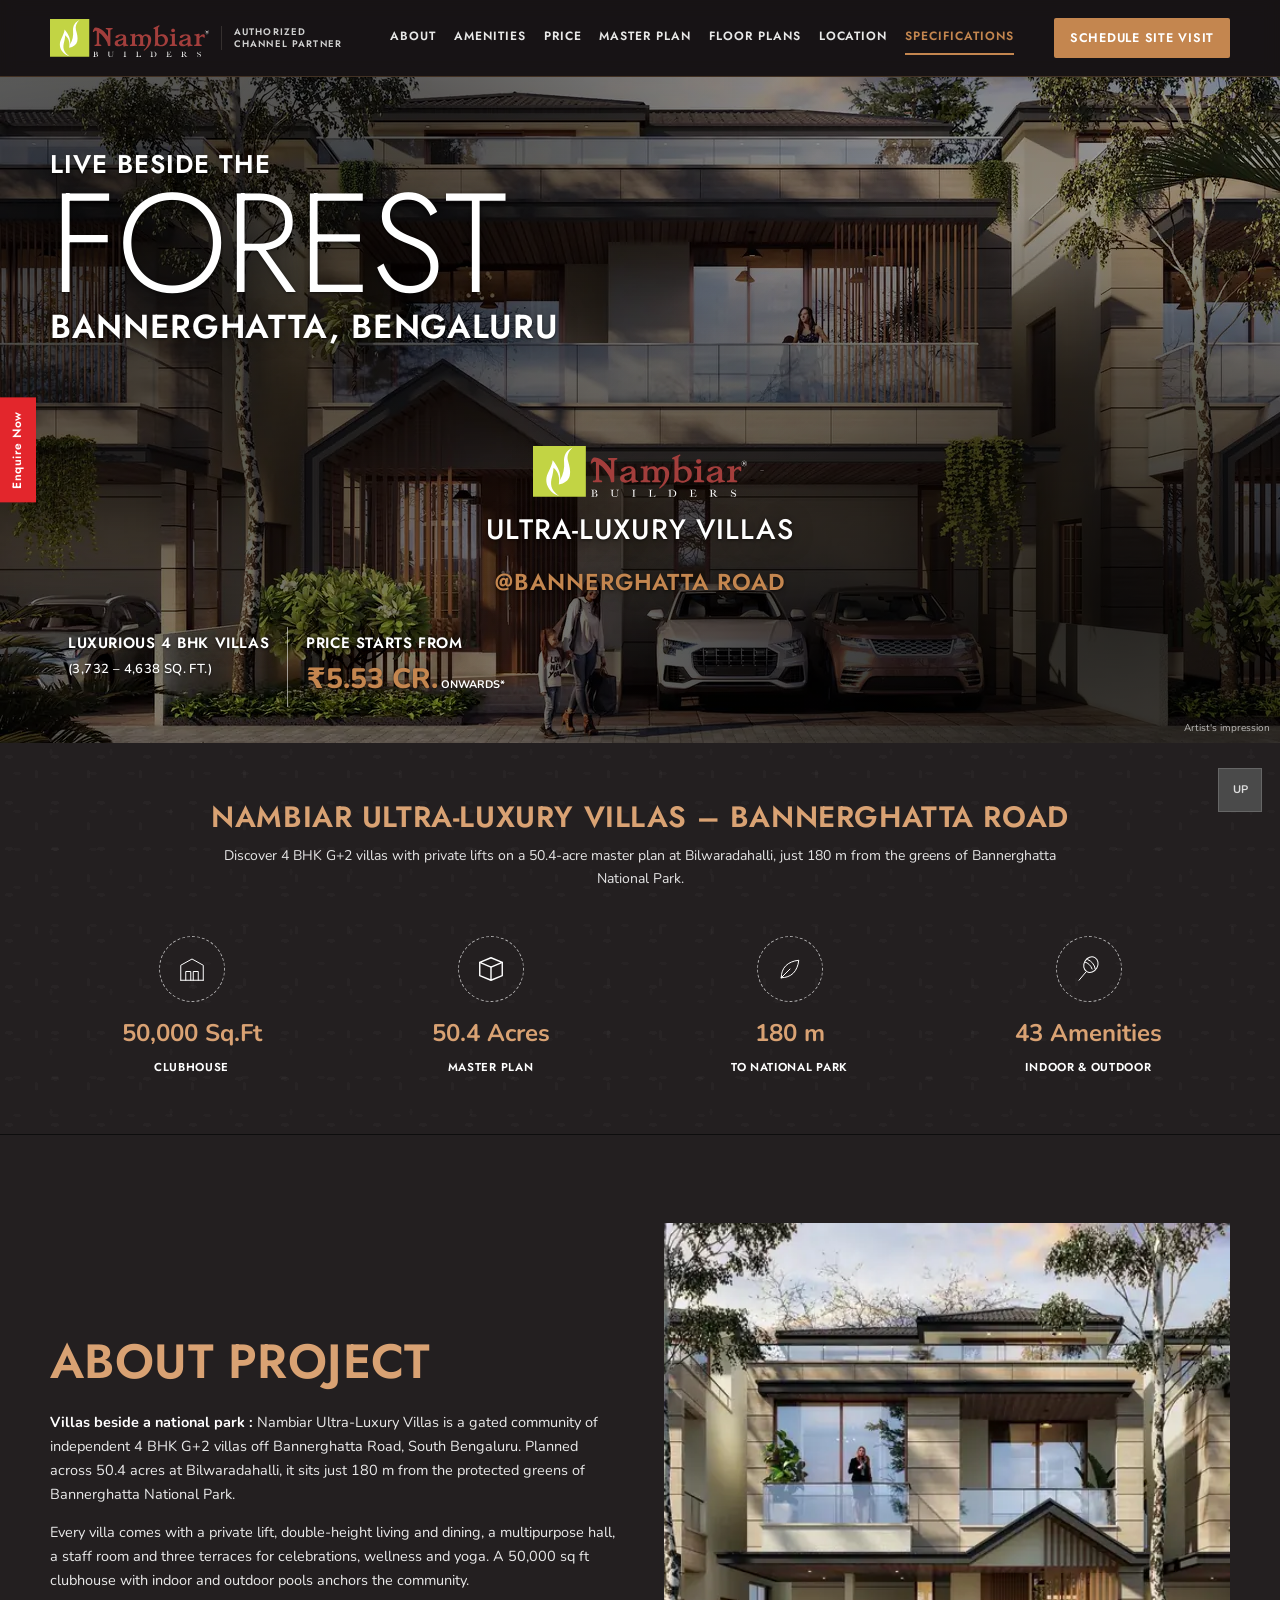
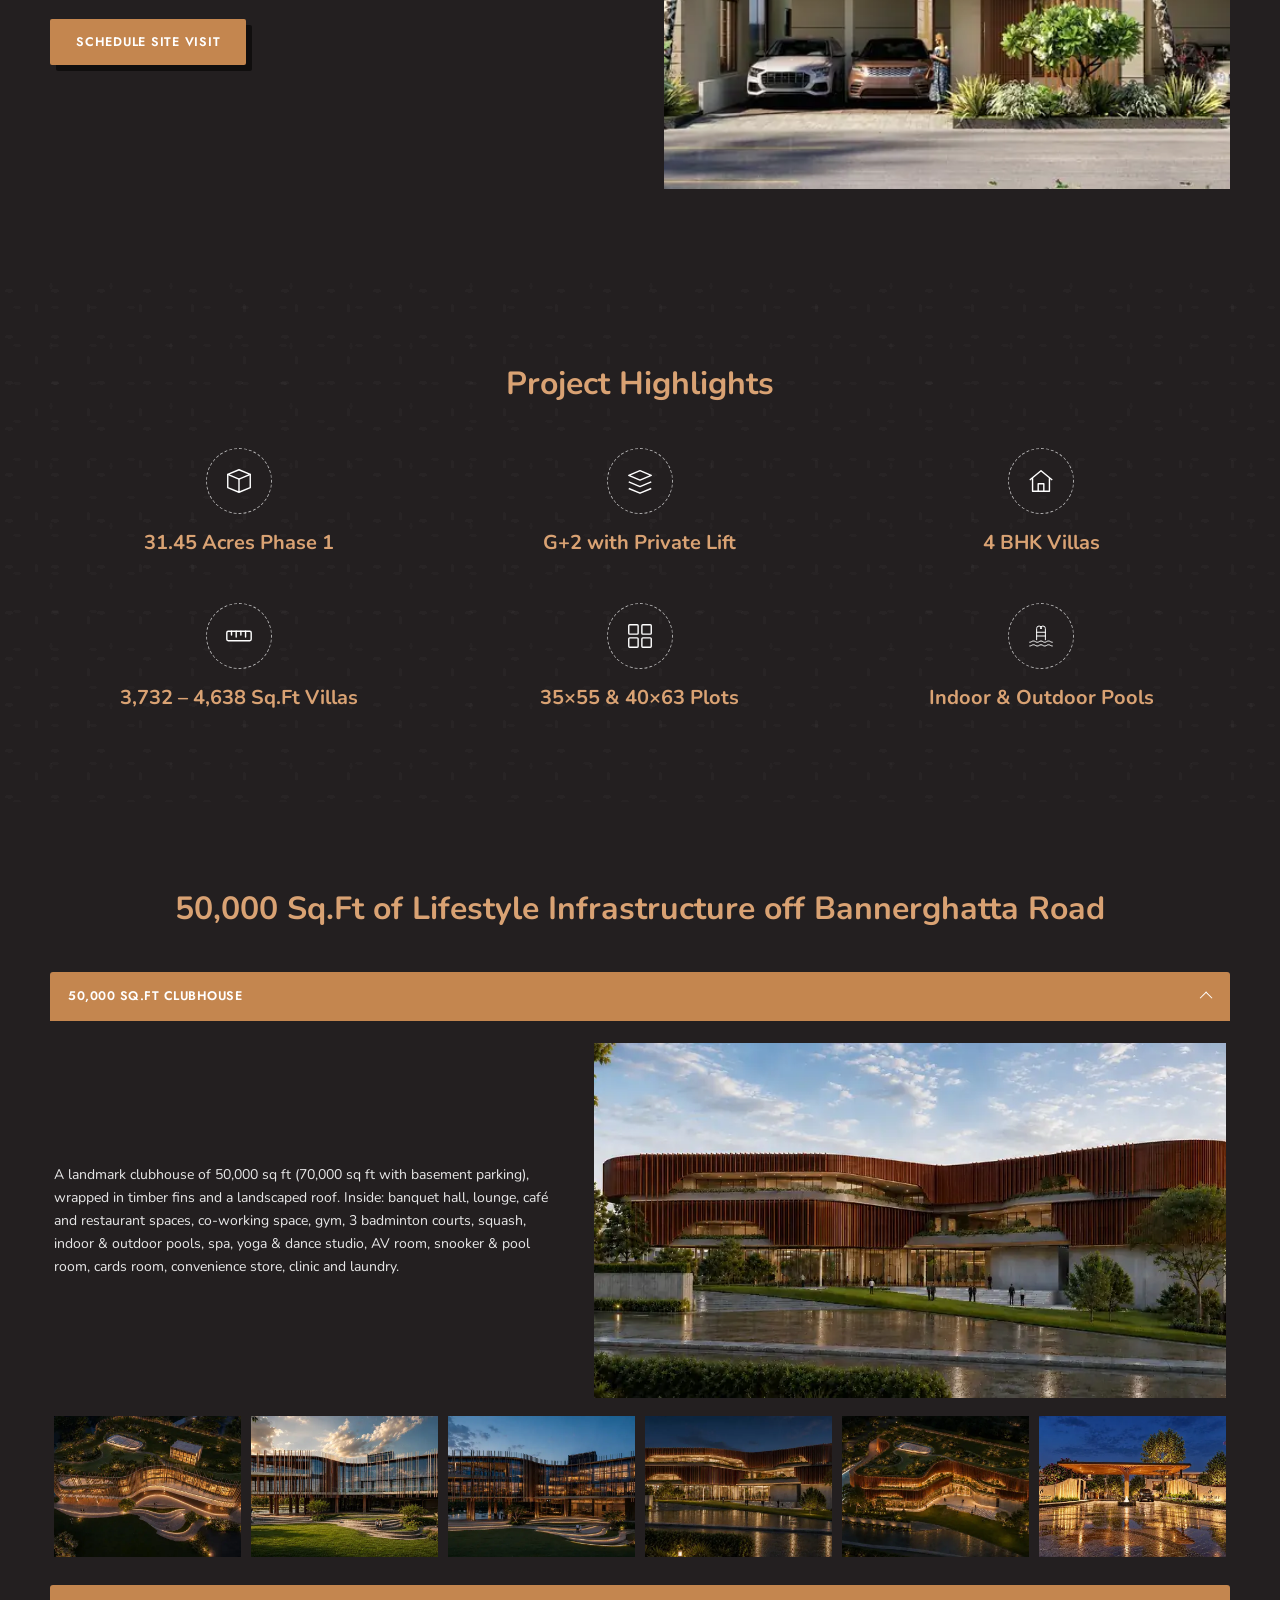
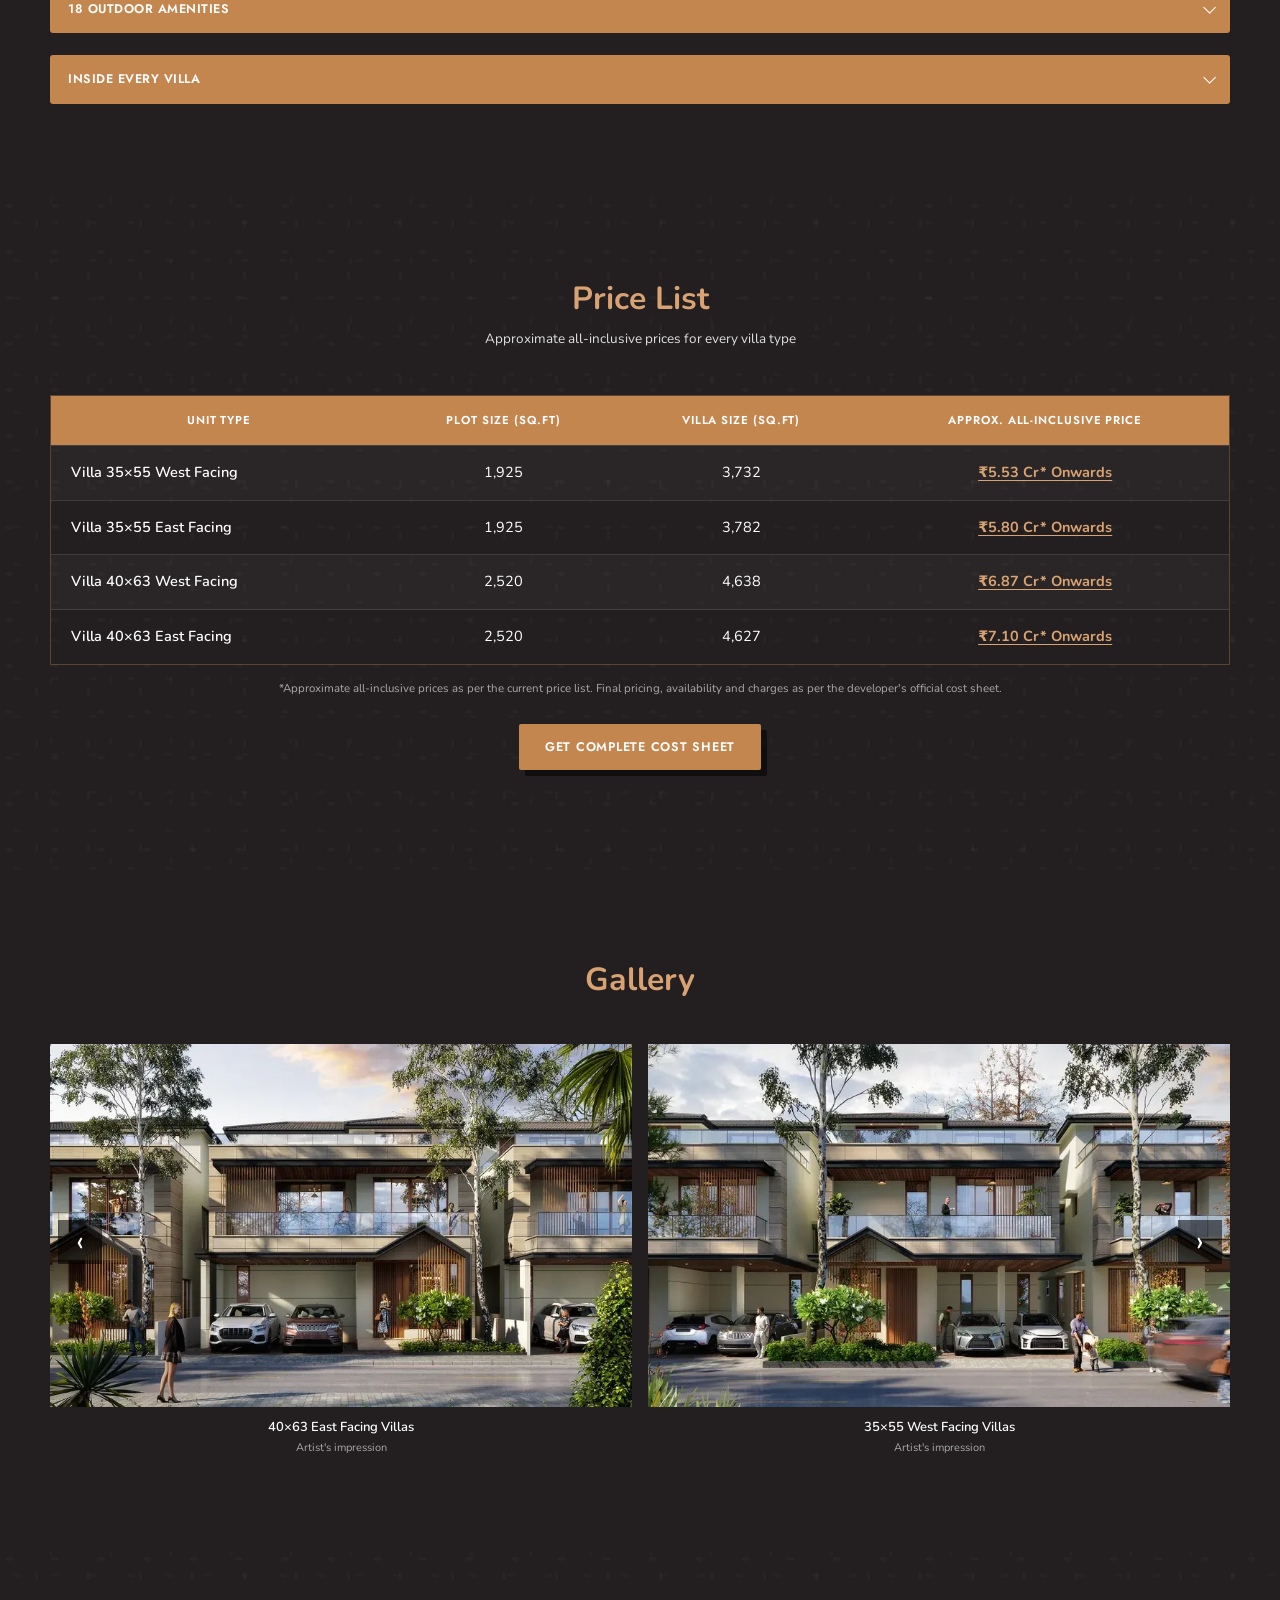
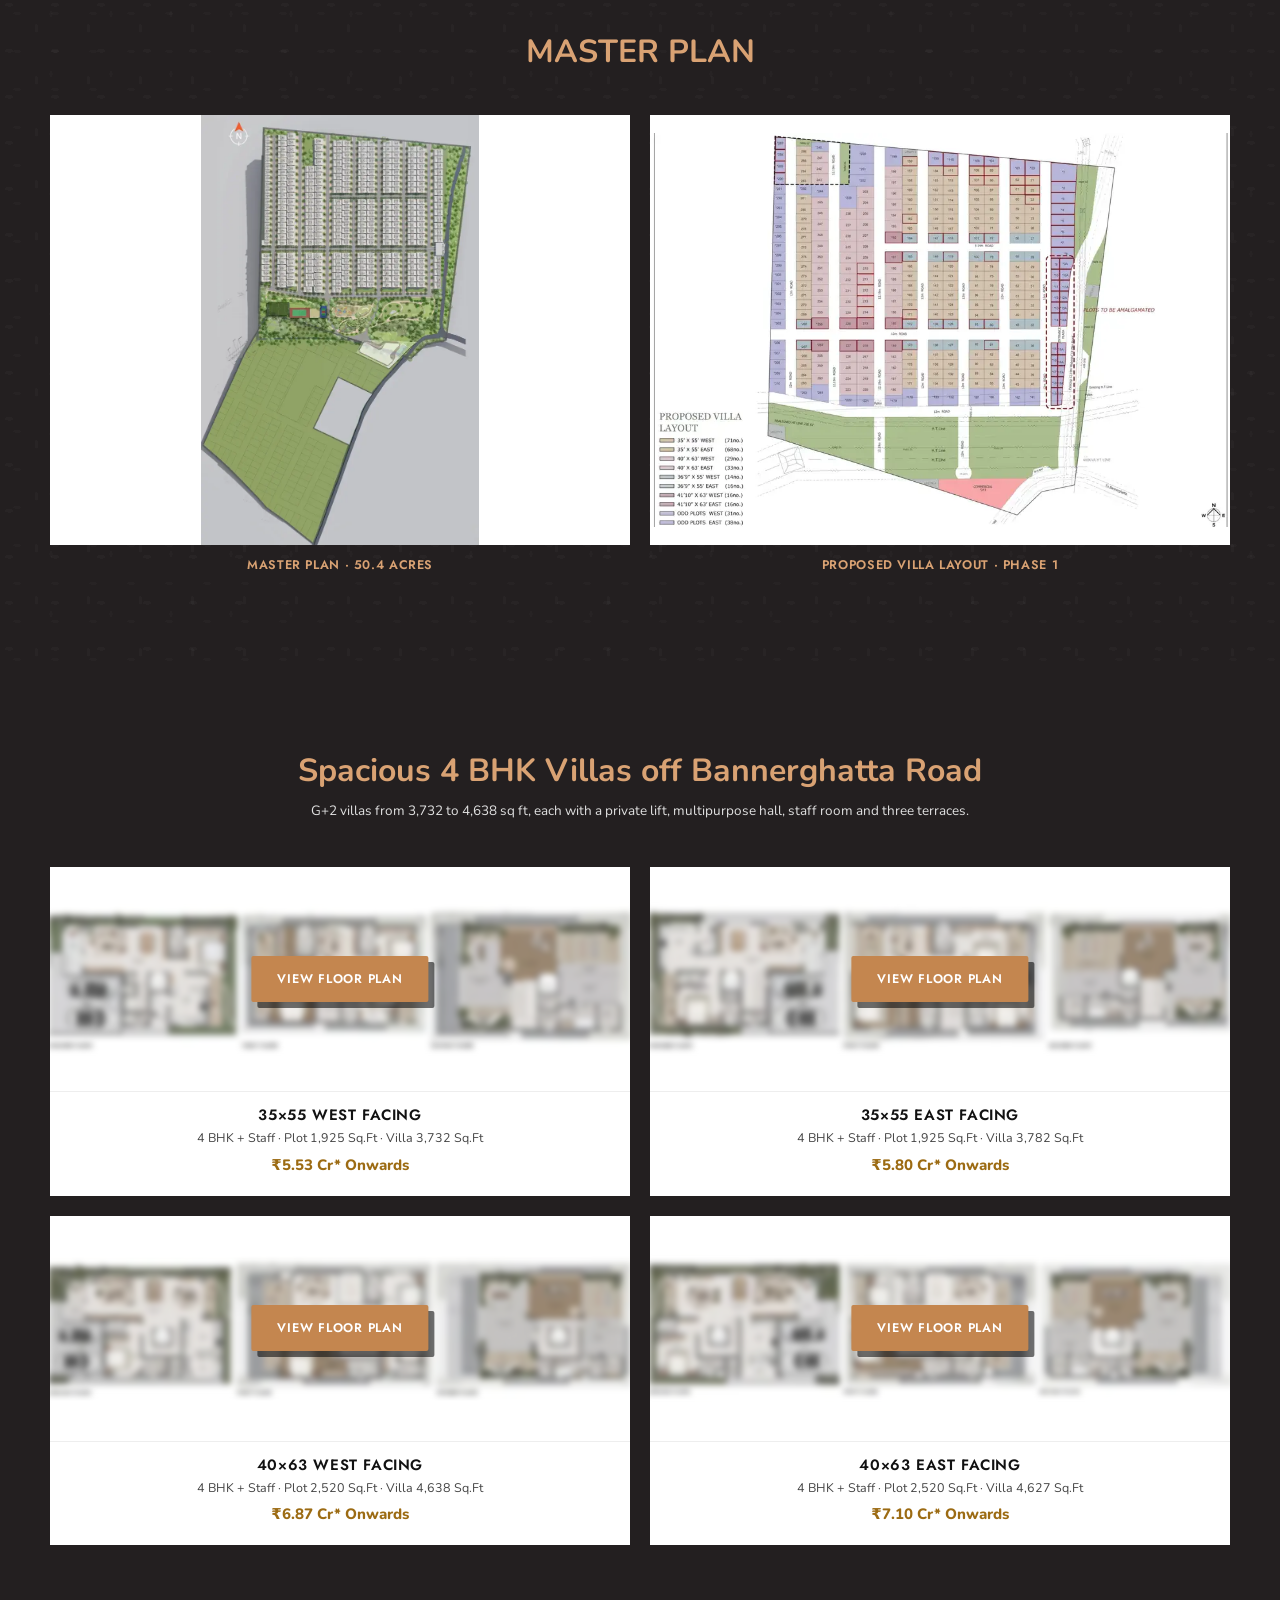
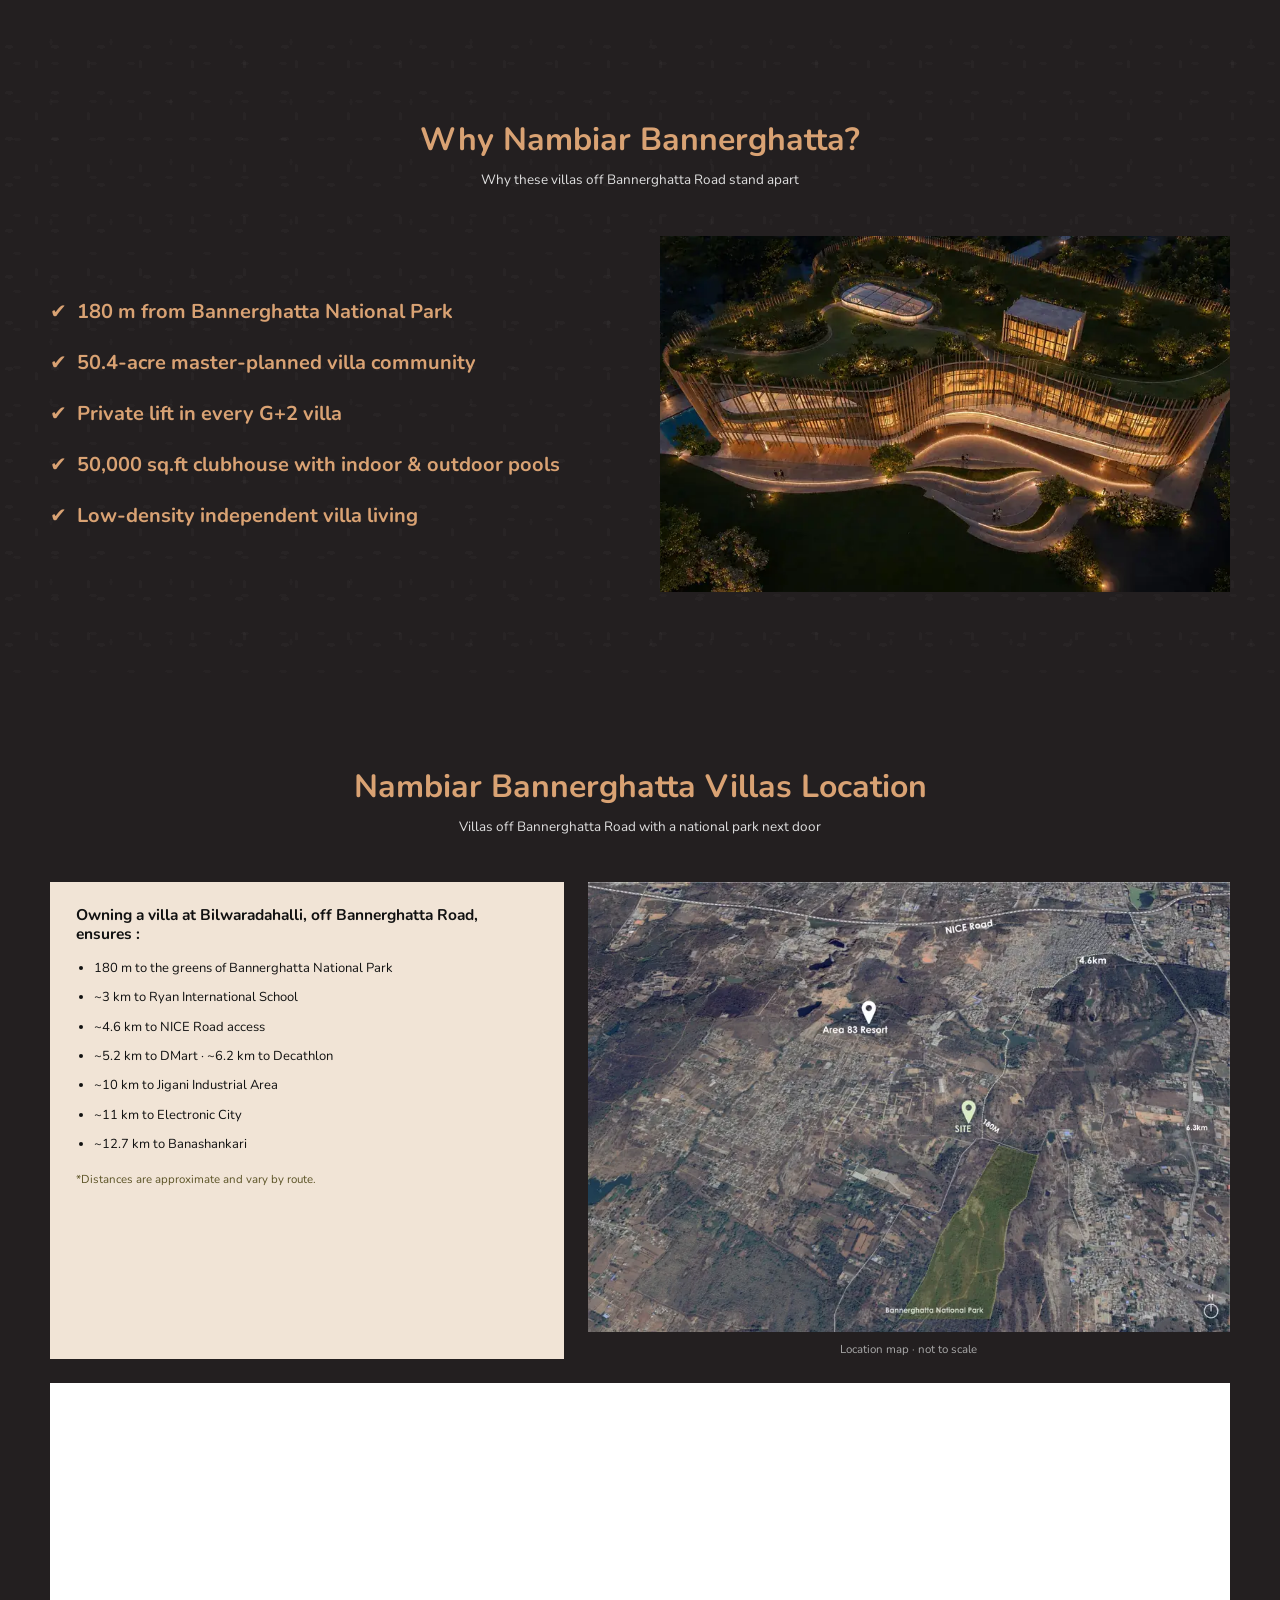
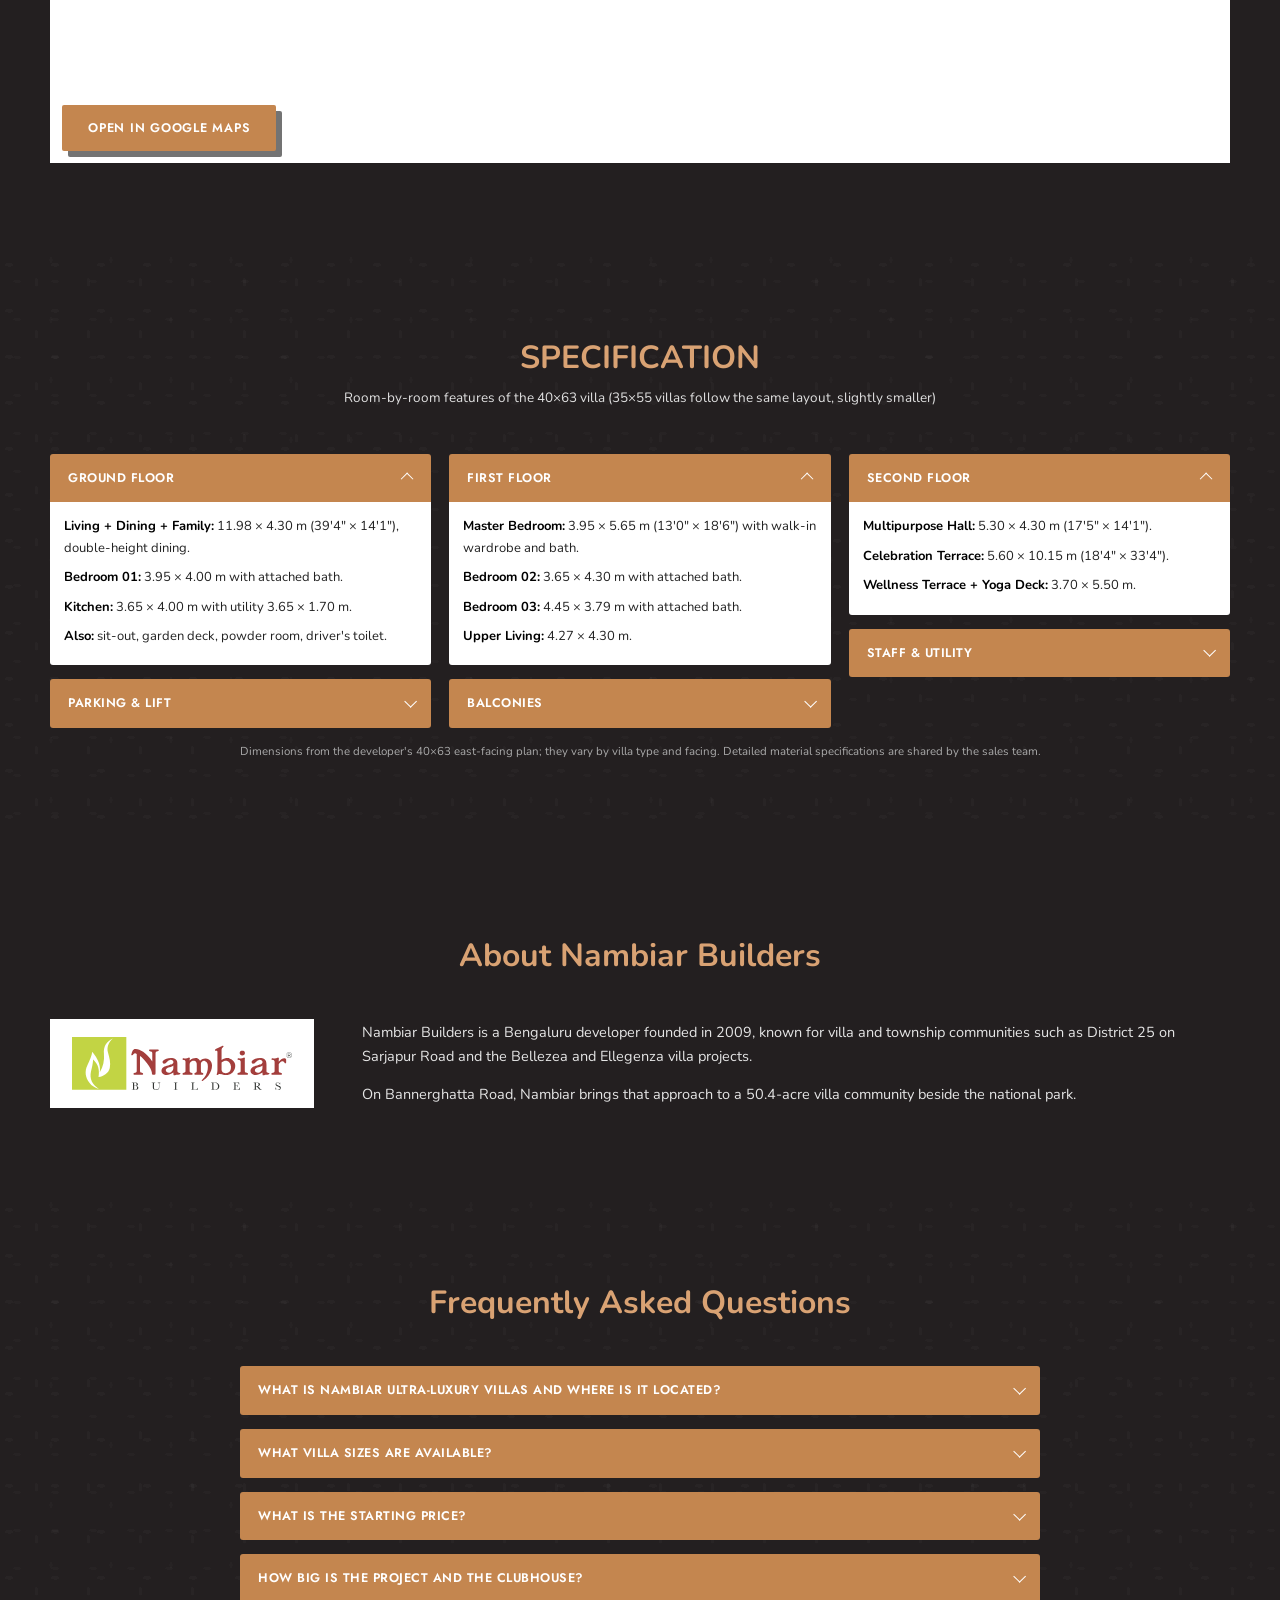
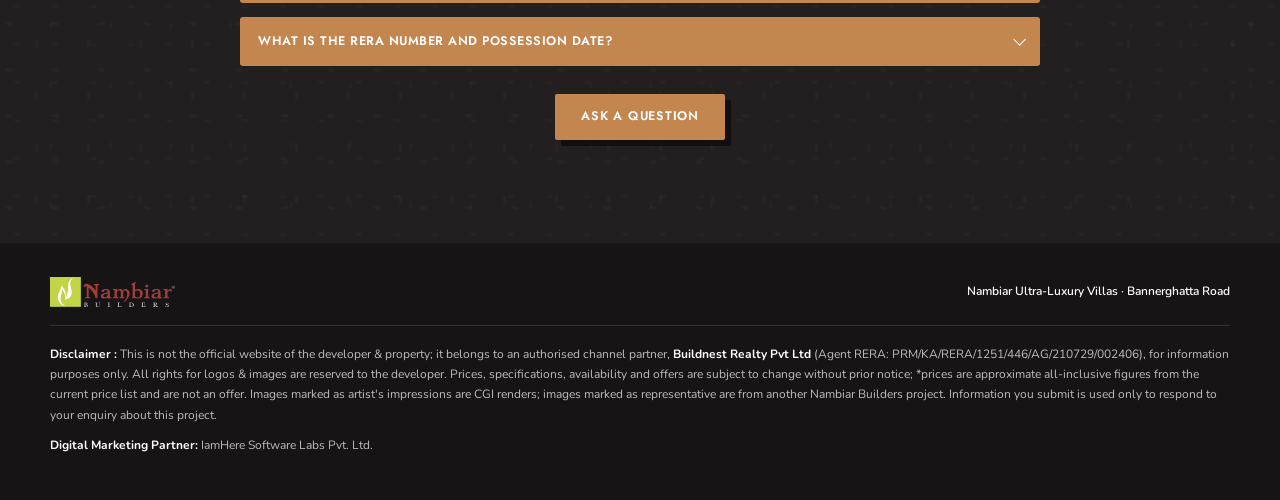
==== commit 1ec195b2: "Header: single CTA, show channel-partner label, space brand from menu Co-Authored-By: Claude Opus 5." ====
--- a/index.html
+++ b/index.html
@@ -1 +1 @@
-<!doctype html><html lang="en" class="theme-timber"><head><meta charset="utf-8"><meta name="viewport" content="width=device-width,initial-scale=1"><title>Nambiar Villas Bannerghatta Road | 4 BHK from ₹5.53 Cr</title><meta name="description" content="Nambiar Ultra-Luxury Villas, Bannerghatta Road: 4 BHK G+2 villas with private lift, 3,732–4,638 sq ft, 180 m from the national park. From ₹5.53 Cr*."><meta name="robots" content="index, follow, max-image-preview:large"><meta name="theme-color" content="#231f20"><link rel="icon" href="favicon.ico" sizes="48x48"><link rel="icon" type="image/png" sizes="32x32" href="assets/img/favicon-32x32.png"><link rel="icon" type="image/png" sizes="192x192" href="assets/img/favicon-192x192.png"><link rel="apple-touch-icon" sizes="180x180" href="assets/img/apple-touch-icon.png"><meta property="og:type" content="website"><meta property="og:title" content="Nambiar Villas Bannerghatta Road | 4 BHK from ₹5.53 Cr"><meta property="og:description" content="Nambiar Ultra-Luxury Villas, Bannerghatta Road: 4 BHK G+2 villas with private lift, 3,732–4,638 sq ft, 180 m from the national park. From ₹5.53 Cr*."><meta property="og:site_name" content="Nambiar Villas Bannerghatta Road"><meta property="og:locale" content="en_IN"><meta property="og:image" content="https://nambiarvillas.in/assets/img/hero-1280.webp"><link rel="canonical" href="https://nambiarvillas.in/"><meta name="twitter:card" content="summary_large_image"><meta name="twitter:title" content="Nambiar Villas Bannerghatta Road | 4 BHK from ₹5.53 Cr"><meta name="twitter:description" content="Nambiar Ultra-Luxury Villas, Bannerghatta Road: 4 BHK G+2 villas with private lift, 3,732–4,638 sq ft, 180 m from the national park. From ₹5.53 Cr*."><link rel="preload" as="image" href="assets/img/hero-1280.webp" imagesrcset="assets/img/hero-480.webp 480w, assets/img/hero-768.webp 768w, assets/img/hero-1280.webp 1280w, assets/img/hero-1600.webp 1600w" imagesizes="100vw" fetchpriority="high"><link rel="preload" as="font" type="font/woff2" href="assets/fonts/jost-latin-300-normal.woff2" crossorigin><link rel="preload" as="font" type="font/woff2" href="assets/fonts/jost-latin-500-normal.woff2" crossorigin><link rel="preload" as="font" type="font/woff2" href="assets/fonts/nunito-latin-400-normal.woff2" crossorigin><style>@font-face{font-family:"Nunito";font-style:normal;font-weight:300;font-display:swap;src:url("assets/fonts/nunito-latin-300-normal.woff2") format("woff2")}@font-face{font-family:"Nunito";font-style:normal;font-weight:400;font-display:swap;src:url("assets/fonts/nunito-latin-400-normal.woff2") format("woff2")}@font-face{font-family:"Nunito";font-style:normal;font-weight:600;font-display:swap;src:url("assets/fonts/nunito-latin-600-normal.woff2") format("woff2")}@font-face{font-family:"Nunito";font-style:normal;font-weight:700;font-display:swap;src:url("assets/fonts/nunito-latin-700-normal.woff2") format("woff2")}@font-face{font-family:"Nunito";font-style:normal;font-weight:800;font-display:swap;src:url("assets/fonts/nunito-latin-800-normal.woff2") format("woff2")}@font-face{font-family:"Jost";font-style:normal;font-weight:300;font-display:swap;src:url("assets/fonts/jost-latin-300-normal.woff2") format("woff2")}@font-face{font-family:"Jost";font-style:normal;font-weight:400;font-display:swap;src:url("assets/fonts/jost-latin-400-normal.woff2") format("woff2")}@font-face{font-family:"Jost";font-style:normal;font-weight:500;font-display:swap;src:url("assets/fonts/jost-latin-500-normal.woff2") format("woff2")}@font-face{font-family:"Jost";font-style:normal;font-weight:600;font-display:swap;src:url("assets/fonts/jost-latin-600-normal.woff2") format("woff2")}:root{--bg:#1b1b1b;--bg-2:#212121;--bg-3:#111111;--gold:#f4c46a;--gold-text:#f0bf5f;--gold-deep:#d9a441;--pale:#ecdc86;--text:#ffffff;--muted:#cfcfcf;--line:rgba(255,255,255,.14);--ink:#111111;--font:"Nunito",system-ui,-apple-system,"Segoe UI",sans-serif;--font-ui:"Jost","Nunito",system-ui,sans-serif;--wrap:1180px;--gutter:clamp(16px,4vw,40px);--header-h:76px;color-scheme:dark}*,*::before,*::after{box-sizing:border-box}[hidden]{display:none !important}html{scroll-behavior:smooth;scroll-padding-top:calc(var(--header-h) + 8px);-webkit-text-size-adjust:100%}body{margin:0;font-family:var(--font);font-size:15px;line-height:1.65;color:var(--text);background:var(--bg);overflow-x:hidden}img{max-width:100%;height:auto;display:block}a{color:inherit}button{font:inherit;color:inherit;cursor:pointer}h1,h2,h3,h4{margin:0;line-height:1.2;font-weight:700}p{margin:0 0 1em}.sprite{position:absolute;width:0;height:0;overflow:hidden}.sr-only{position:absolute;width:1px;height:1px;overflow:hidden;clip:rect(0 0 0 0);white-space:nowrap}.skip{position:absolute;left:-999px;top:8px;background:#fff;color:#000;padding:8px 14px;z-index:200}.skip:focus{left:8px}.wrap{width:100%;max-width:calc(var(--wrap) + 2 * var(--gutter));margin:0 auto;padding:0 var(--gutter)}.center{text-align:center}.tex{position:relative;background-color:var(--bg)}.tex::before{content:"";position:absolute;inset:0;pointer-events:none;opacity:.5;background-image:radial-gradient(ellipse 7px 3px at 20% 30%,rgba(255,255,255,.05) 60%,transparent 62%),radial-gradient(ellipse 3px 7px at 70% 60%,rgba(255,255,255,.05) 60%,transparent 62%),radial-gradient(ellipse 6px 2.5px at 45% 80%,rgba(255,255,255,.045) 60%,transparent 62%),radial-gradient(ellipse 2.5px 6px at 85% 15%,rgba(255,255,255,.045) 60%,transparent 62%);background-size:46px 46px,52px 52px,38px 38px,60px 60px}.tex>*{position:relative}.btn-gold{display:inline-flex;align-items:center;justify-content:center;gap:8px;min-height:46px;padding:0 26px;border:0;border-radius:2px;background:var(--gold);color:var(--ink);font-size:12.5px;font-weight:700;letter-spacing:.06em;text-transform:uppercase;text-decoration:none;box-shadow:6px 6px 0 rgba(0,0,0,.55);transition:transform .15s,box-shadow .15s,background .15s}.btn-gold:hover{background:#f7d088;transform:translate(-1px,-1px);box-shadow:8px 8px 0 rgba(0,0,0,.55)}.btn-line{display:inline-flex;align-items:center;justify-content:center;min-height:40px;padding:0 18px;border:1px solid var(--gold);border-radius:2px;background:transparent;color:var(--gold);font-size:12px;font-weight:600;letter-spacing:.06em;text-transform:uppercase;text-decoration:none}.btn-line:hover{background:var(--gold);color:var(--ink)}.site-header{position:sticky;top:0;z-index:60;background:rgba(17,17,17,.92);backdrop-filter:blur(8px);-webkit-backdrop-filter:blur(8px);border-bottom:1px solid rgba(244,196,106,.18)}.header-inner{display:flex;align-items:center;gap:18px;min-height:var(--header-h)}.brand{display:inline-flex;align-items:center;gap:14px;text-decoration:none;flex:0 0 auto}.brand img{height:38px;width:auto}.brand-cp{font-size:10.5px;font-weight:600;line-height:1.3;letter-spacing:.14em;text-transform:uppercase;color:var(--muted);border-left:1px solid var(--line);padding-left:14px}.site-nav{display:none;margin-left:auto;gap:20px}.site-nav a{white-space:nowrap;font-size:12px;font-weight:600;letter-spacing:.08em;text-transform:uppercase;text-decoration:none;color:#e8e8e8;padding:6px 0;border-bottom:2px solid transparent}.site-nav a:hover,.site-nav a.is-active{color:var(--gold);border-color:var(--gold)}.hdr-cta{margin-left:auto;display:flex;gap:10px;align-items:center}.hdr-cta .btn-gold{min-height:40px;padding:0 16px;box-shadow:none}.hdr-cta .btn-line{display:none}.nav-toggle{width:42px;height:42px;border:1px solid var(--line);border-radius:2px;background:transparent;display:inline-flex;flex-direction:column;align-items:center;justify-content:center;gap:5px}.nav-toggle span{width:18px;height:2px;background:#fff}.site-nav.is-open{display:flex;position:absolute;left:0;right:0;top:100%;flex-direction:column;gap:0;padding:8px var(--gutter) 16px;background:#111;border-bottom:1px solid var(--line)}.site-nav.is-open a{padding:12px 0;border-bottom:1px solid var(--line)}@media (min-width:1260px){.site-nav{display:flex}.nav-toggle{display:none}.hdr-cta{margin-left:22px}.hdr-cta .btn-line{display:inline-flex}}@media (max-width:560px){.brand img{height:30px}.brand-cp{display:none}.hdr-cta .btn-gold{font-size:11px;padding:0 12px}}.hero{position:relative;min-height:clamp(520px,52vw,720px);display:flex;overflow:hidden;background:#222}.hero>img{position:absolute;inset:0;width:100%;height:100%;object-fit:cover;object-position:60% 50%}.hero::after{content:"";position:absolute;inset:0;background:linear-gradient(90deg,rgba(0,0,0,.62) 0%,rgba(0,0,0,.25) 45%,rgba(0,0,0,.15) 60%,rgba(0,0,0,.55) 100%),linear-gradient(0deg,rgba(0,0,0,.65) 0%,transparent 38%)}.hero-inner{position:relative;z-index:1;width:100%;display:grid;align-content:space-between;gap:28px;padding-top:clamp(36px,6vw,80px);padding-bottom:clamp(22px,3vw,36px)}.hero-big{margin:0;text-transform:uppercase;color:#fff;line-height:.88}.hero-big small{display:block;font-size:clamp(16px,2vw,26px);font-weight:600;letter-spacing:.04em;margin-bottom:6px}.hero-big strong{display:block;font-size:clamp(64px,11vw,168px);font-weight:200;letter-spacing:-.01em}.hero-big em{display:block;font-style:normal;font-size:clamp(20px,2.6vw,38px);font-weight:600;letter-spacing:.02em;margin-top:6px}.hero-right{justify-self:end;text-align:center;display:grid;gap:10px;justify-items:center}.hero-right img{height:clamp(40px,4vw,54px);width:auto}.hero-right .h-line1{font-size:clamp(18px,2.2vw,30px);font-weight:500;letter-spacing:.04em;text-transform:uppercase}.hero-right .h-line2{font-size:clamp(16px,1.8vw,24px);font-weight:700;letter-spacing:.04em;text-transform:uppercase;color:var(--gold)}.hero-strip{justify-self:end;display:flex;align-items:stretch;gap:0;text-transform:uppercase}.hero-strip>div{padding:4px 18px;text-align:left}.hero-strip>div + div{border-left:1px solid rgba(255,255,255,.55)}.hero-strip b{display:block;font-size:clamp(12.5px,1.2vw,15px);font-weight:700;letter-spacing:.04em}.hero-strip span{font-size:11px;letter-spacing:.04em;color:#eee}.hero-strip .price{font-size:clamp(22px,2.2vw,30px);font-weight:800;color:var(--gold);letter-spacing:0}.hero-strip .price small{font-size:11px;font-weight:700;color:#fff;margin-left:3px}.hero-cta{justify-self:end}.hero-rep{position:absolute;right:10px;bottom:6px;z-index:1;margin:0;font-size:10px;color:rgba(255,255,255,.7)}@media (max-width:760px){.hero-inner{align-content:end}.hero-big{margin-bottom:auto}.hero-right,.hero-strip,.hero-cta{justify-self:start;text-align:left;justify-items:start}.hero-strip>div:first-child{padding-left:0}}.band{padding:clamp(34px,5vw,56px) 0;border-bottom:1px solid #0d0d0d}.band-title{font-size:clamp(19px,2.3vw,30px);font-weight:700;color:var(--gold-text);text-transform:uppercase;letter-spacing:.02em;text-align:center}.band-sub{max-width:860px;margin:10px auto 0;text-align:center;color:#e5e5e5;font-size:14px}.facts{list-style:none;margin:clamp(28px,4vw,46px) 0 0;padding:0;display:grid;grid-template-columns:repeat(2,1fr);gap:28px 16px;text-align:center}@media (min-width:900px){.facts{grid-template-columns:repeat(4,1fr)}}.fact-ic{width:66px;height:66px;margin:0 auto 12px;border:1.5px dashed rgba(255,255,255,.65);border-radius:50%;display:grid;place-items:center;color:#fff}.fact-ic svg{width:30px;height:30px}.facts strong{display:block;font-size:clamp(19px,2vw,24px);font-weight:700;color:var(--gold-text)}.facts span{font-size:11.5px;font-weight:600;letter-spacing:.06em;text-transform:uppercase}.sec{padding:clamp(48px,7vw,88px) 0}.sec-alt{background:var(--bg-2)}.h2{font-size:clamp(22px,2.6vw,32px);font-weight:700;color:var(--gold-text);text-align:center}.h2.upper{text-transform:uppercase}.sec-sub{text-align:center;color:#e0e0e0;font-size:13.5px;margin:10px auto 0;max-width:820px}.sec-head{margin-bottom:clamp(26px,4vw,44px)}.about-grid{display:grid;gap:32px;align-items:center}@media (min-width:900px){.about-grid{grid-template-columns:1fr 1fr;gap:48px}}.about-wm{position:relative}.about-wm::before{content:"About";position:absolute;top:14px;left:50%;transform:translateX(-50%);font-size:64px;font-weight:800;color:rgba(255,255,255,.04);pointer-events:none}.about-h{font-size:clamp(30px,4vw,48px);font-weight:800;color:var(--gold-text);text-transform:uppercase;margin-bottom:20px;letter-spacing:.01em}.about-text p{font-size:14.5px;color:#eaeaea}.about-text strong{color:#fff}.about-img{margin:0}.about-img img{width:100%;aspect-ratio:4 / 5;object-fit:cover}@media (min-width:900px){.about-img img{aspect-ratio:1 / 1}}.hl{list-style:none;margin:0;padding:0;display:grid;grid-template-columns:repeat(2,1fr);gap:34px 16px;text-align:center}@media (min-width:900px){.hl{grid-template-columns:repeat(3,1fr);gap:44px 24px}}.hl li{display:grid;justify-items:center;gap:12px}.hl .fact-ic{margin:0}.hl strong{font-size:clamp(15px,1.7vw,20px);font-weight:700;color:var(--gold-text)}.acc{display:grid;gap:22px}.acc details{background:transparent}.acc summary{list-style:none;display:flex;align-items:center;justify-content:space-between;gap:14px;padding:14px 18px;background:var(--gold);color:var(--ink);font-size:12.5px;font-weight:700;letter-spacing:.04em;text-transform:uppercase;border-radius:3px;cursor:pointer}.acc summary::-webkit-details-marker{display:none}.acc summary::after{content:"";flex:0 0 auto;width:9px;height:9px;border-right:1.6px solid currentColor;border-bottom:1.6px solid currentColor;transform:rotate(45deg) translateY(-3px);transition:transform .2s}.acc details[open]>summary{border-radius:3px 3px 0 0}.acc details[open]>summary::after{transform:rotate(-135deg) translateY(-2px)}.acc-body{padding:22px 4px 6px;color:#e8e8e8;font-size:14px}.acc-white .acc-body{background:#fff;color:#222;padding:14px 14px 10px;font-size:13px;border-radius:0 0 3px 3px}.acc-white .acc-body p{margin:0 0 8px}.acc-white .acc-body strong{color:#000}.lux-feature{display:grid;gap:22px;align-items:center;margin-bottom:18px}@media (min-width:860px){.lux-feature{grid-template-columns:1fr 1.25fr;gap:34px}}.lux-feature img{width:100%;aspect-ratio:16 / 9;object-fit:cover}.thumbs{display:grid;grid-template-columns:repeat(3,1fr);gap:10px;margin-top:12px}@media (min-width:860px){.thumbs{grid-template-columns:repeat(6,1fr)}}.thumbs button{padding:0;border:0;background:#000;cursor:zoom-in}.thumbs img{width:100%;aspect-ratio:4 / 3;object-fit:cover;transition:opacity .2s}.thumbs button:hover img{opacity:.8}.ic-list{list-style:none;margin:0;padding:0;display:grid;grid-template-columns:repeat(2,1fr);gap:18px 14px}@media (min-width:700px){.ic-list{grid-template-columns:repeat(3,1fr)}}@media (min-width:1000px){.ic-list{grid-template-columns:repeat(6,1fr)}}.ic-list li{display:grid;justify-items:center;text-align:center;gap:8px;font-size:12.5px;font-weight:600}.ic-list .fact-ic{width:54px;height:54px;margin:0}.ic-list .fact-ic svg{width:24px;height:24px}.ic-list em{font-style:normal;font-size:10.5px;color:var(--gold-text)}.pt-wrap{overflow-x:auto;border:1px solid rgba(244,196,106,.35)}.pt{width:100%;min-width:640px;border-collapse:collapse;font-size:14.5px}.pt th{background:var(--gold);color:var(--ink);font-size:11.5px;font-weight:700;letter-spacing:.08em;text-transform:uppercase;padding:15px 12px}.pt td{padding:15px 12px;text-align:center;border-top:1px solid var(--line)}.pt td:first-child{text-align:left;padding-left:20px;font-weight:600}.pt tbody tr:nth-child(odd) td{background:rgba(255,255,255,.03)}.pt .p-cta{border:0;background:none;padding:0;color:var(--gold-text);font-weight:700;text-decoration:underline;text-underline-offset:3px}.fine{margin:14px 0 0;font-size:11.5px;color:#a9a9a9;text-align:center}.slider{position:relative}.slide-row{display:grid;grid-auto-flow:column;grid-auto-columns:100%;gap:16px;overflow-x:auto;scroll-snap-type:x mandatory;scrollbar-width:none}.slide-row::-webkit-scrollbar{display:none}@media (min-width:760px){.slide-row{grid-auto-columns:calc(50% - 8px)}}.slide-row figure{margin:0;scroll-snap-align:start}.slide-row button{display:block;width:100%;padding:0;border:0;background:#000;cursor:zoom-in}.slide-row img{width:100%;aspect-ratio:16 / 10;object-fit:cover}.slide-row figcaption{margin-top:10px;text-align:center;font-size:13px;font-weight:600}.slide-row figcaption span{display:block;font-size:11px;font-weight:400;color:#a9a9a9}.s-nav{position:absolute;top:calc(50% - 30px);width:44px;height:44px;border:0;background:rgba(0,0,0,.55);color:#fff;font-size:30px;line-height:1;display:grid;place-items:center;z-index:2}.s-nav:hover{background:var(--gold);color:var(--ink)}.s-prev{left:8px}.s-next{right:8px}@media (min-width:1300px){.s-prev{left:-58px}.s-next{right:-58px}.s-nav{background:transparent}}.mp-grid{display:grid;gap:20px}@media (min-width:860px){.mp-grid{grid-template-columns:1fr 1fr}}.mp-grid button{padding:0;border:0;background:#fff;cursor:zoom-in;display:block;width:100%}.mp-grid img{width:100%;height:clamp(280px,34vw,430px);object-fit:contain;background:#fff}.mp-grid figure{margin:0}.mp-grid figcaption{margin-top:10px;text-align:center;font-size:12.5px;font-weight:600;letter-spacing:.05em;text-transform:uppercase;color:var(--gold-text)}.fp{display:grid;gap:20px}@media (min-width:700px){.fp{grid-template-columns:repeat(2,1fr)}}.fp-card{background:#fff;color:var(--ink);display:flex;flex-direction:column}.fp-img{position:relative;padding:0;border:0;background:#fff;display:block;width:100%;cursor:pointer;overflow:hidden}.fp-img img{width:100%;aspect-ratio:16 / 6.2;object-fit:contain;filter:blur(3px);opacity:.9;transform:scale(1.02)}.fp-img .fp-lockbtn{position:absolute;left:50%;top:50%;transform:translate(-50%,-50%)}.fp-meta{padding:14px 16px 18px;display:grid;gap:4px;text-align:center;border-top:1px solid #eee}.fp-meta h3{font-size:15px;font-weight:800;text-transform:uppercase;letter-spacing:.04em}.fp-meta p{margin:0;font-size:12.5px;color:#444}.fp-meta .fp-price{font-size:15px;font-weight:800;color:#9c6b13}.why-grid{display:grid;gap:30px;align-items:center}@media (min-width:900px){.why-grid{grid-template-columns:1fr 1fr;gap:40px}}.ticks{list-style:none;margin:0;padding:0;display:grid;gap:18px}.ticks li{display:flex;gap:10px;font-size:clamp(16px,1.7vw,20px);font-weight:700;color:var(--gold-text)}.ticks li::before{content:"\2714";flex:0 0 auto}.why-img img{width:100%;aspect-ratio:16 / 10;object-fit:cover}.loc-grid{display:grid;gap:24px;align-items:stretch}@media (min-width:900px){.loc-grid{grid-template-columns:1fr 1.25fr}}.loc-card{background:var(--pale);color:var(--ink);padding:24px 26px}.loc-card h3{font-size:15.5px;font-weight:700;margin-bottom:14px}.loc-card ul{margin:0;padding-left:18px;display:grid;gap:8px;font-size:13px;font-weight:500}.loc-card .fine{text-align:left;color:#5b5326}.loc-map{position:relative;min-height:320px;background:#2a2a2a}.loc-map iframe{position:absolute;inset:0;width:100%;height:100%;border:0;filter:grayscale(.2)}.loc-map a{position:absolute;left:12px;bottom:12px;z-index:1}.spec-cols{display:grid;gap:18px;align-items:start}@media (min-width:860px){.spec-cols{grid-template-columns:repeat(3,1fr)}}.spec-cols .acc{gap:14px}.faq{max-width:880px;margin:0 auto}.faq .acc{gap:14px}.faq .acc-body{padding:16px 6px 4px}.dev{display:grid;gap:22px;align-items:center}@media (min-width:860px){.dev{grid-template-columns:auto 1fr;gap:48px}}.dev-logo{background:#fff;padding:18px 22px;justify-self:start}.dev-logo img{width:220px;height:auto}.dev p{color:#e5e5e5;font-size:14.5px}.site-footer{background:var(--bg-3);padding:34px 0 calc(34px + 64px);font-size:12px;color:#bdbdbd}.foot-top{display:flex;flex-wrap:wrap;gap:14px 30px;align-items:center;justify-content:space-between;padding-bottom:18px;border-bottom:1px solid var(--line);margin-bottom:18px;color:#fff;font-weight:600}.foot-top img{height:30px;width:auto}.site-footer p{margin:0 0 10px;line-height:1.7}.site-footer strong{color:#fff}@media (min-width:900px){.site-footer{padding-bottom:34px}}.side-tab{position:fixed;left:0;top:50%;z-index:55;transform:translateY(-50%);border:0;background:#e3262c;color:#fff;padding:14px 8px;writing-mode:vertical-rl;transform-origin:center;font-size:12px;font-weight:700;letter-spacing:.04em}.side-tab span{display:inline-block;transform:rotate(180deg)}.wa-float{position:fixed;right:18px;bottom:86px;z-index:55;width:54px;height:54px;border-radius:50%;background:#25d366;color:#fff;display:grid;place-items:center;box-shadow:0 6px 18px rgba(0,0,0,.4)}.to-top{position:fixed;right:18px;bottom:150px;z-index:55;width:44px;height:44px;display:grid;place-items:center;background:#4a4a4a;color:#ddd;font-size:11px;font-weight:700;text-decoration:none;border:1px solid #666}.action-bar{position:fixed;left:0;right:0;bottom:0;z-index:56;display:flex;gap:0;background:#111;border-top:1px solid rgba(244,196,106,.35)}.action-bar>*{flex:1;min-height:54px;display:inline-flex;align-items:center;justify-content:center;gap:8px;border:0;font-size:12.5px;font-weight:700;letter-spacing:.05em;text-transform:uppercase;text-decoration:none}.ab-callback{background:var(--gold);color:var(--ink)}.ab-wa{background:#111;color:#fff}@media (min-width:900px){.action-bar{display:none}.wa-float{bottom:24px}.to-top{bottom:88px}}.modal{width:min(440px,calc(100vw - 28px));max-height:calc(100vh - 28px);padding:0;border:0;border-radius:4px;background:#fff;color:#222;box-shadow:0 24px 60px rgba(0,0,0,.5)}.modal::backdrop{background:rgba(0,0,0,.6)}.modal-head{display:flex;align-items:center;justify-content:space-between;gap:12px;padding:18px 22px;border-bottom:1px solid #eee}.modal-title{margin:0;font-size:17px;font-weight:700;color:var(--gold-deep);text-transform:uppercase;letter-spacing:.02em}.modal-close{border:0;background:none;color:#555;width:32px;height:32px;display:grid;place-items:center}.modal-body{padding:8px 22px 22px}.modal-lede{margin:6px 0 4px;font-size:12.5px;color:#555}.modal-perks{margin:10px 0 0;padding:0;list-style:none;display:grid;gap:4px;font-size:12px;color:#444}.modal-perks li::before{content:"\2714 ";color:var(--gold-deep)}.lead-form{display:grid;gap:4px}.field{display:grid}.lead-form input[type=text],.lead-form input[type=tel],.lead-form input[type=email],.lead-form select{width:100%;min-height:44px;border:0;border-bottom:1px solid #9a9a9a;border-radius:0;background:transparent;color:#222;font:inherit;font-size:14px;padding:8px 6px}.lead-form input::placeholder{color:#888;font-size:12px;text-transform:uppercase;letter-spacing:.04em}.lead-form input:focus,.lead-form select:focus{outline:none;border-bottom-color:var(--gold-deep)}.phone-row{display:grid;grid-template-columns:92px 1fr;gap:10px}.err{min-height:0;margin:2px 0 0;font-size:11.5px;color:#c62828}.err:empty{display:none}.hp{position:absolute;left:-9999px;width:1px;height:1px;overflow:hidden}.consent{display:flex;gap:8px;align-items:flex-start;margin-top:10px;font-size:11px;line-height:1.45;color:#555}.consent input{margin-top:2px;accent-color:#000}.btn-submit{margin-top:12px;min-height:46px;border:0;background:#000;color:#fff;font-size:13px;font-weight:600;letter-spacing:.06em;text-transform:uppercase}.btn-submit:hover{background:#222}.btn-submit[disabled]{opacity:.6}.form-status{margin:8px 0 0;font-size:12.5px;color:#333}.form-status:empty{display:none}.form-success{text-align:center;padding:10px 0}.btn,.btn-dark{display:inline-flex;align-items:center;justify-content:center;min-height:42px;padding:0 18px;border:0;background:#000;color:#fff;font-size:12px;font-weight:600;letter-spacing:.06em;text-transform:uppercase;text-decoration:none;margin-top:10px}.assure{margin:12px 0 0;font-size:11px;color:#777;display:flex;gap:6px;align-items:center}.lightbox{width:100vw;height:100vh;max-width:none;max-height:none;margin:0;padding:0;border:0;background:rgba(0,0,0,.94);color:#fff}.lightbox::backdrop{background:rgba(0,0,0,.9)}.lightbox figure{margin:0;height:100%;display:grid;place-items:center;align-content:center;gap:10px;padding:50px 60px}.lightbox img{max-width:100%;max-height:calc(100vh - 140px);object-fit:contain}.lightbox figcaption{font-size:13px;color:#ddd;text-align:center}.lightbox .modal-close{position:absolute;top:12px;right:12px;color:#fff;z-index:2}.lb-nav{position:absolute;top:50%;transform:translateY(-50%);width:46px;height:46px;border:0;background:rgba(255,255,255,.12);color:#fff;font-size:30px;z-index:2}.lb-prev{left:10px}.lb-next{right:10px}.noscript{padding:12px;text-align:center;background:#fff3cd;color:#000}.fp-grid.is-unlocked .fp-img img{filter:none;opacity:1}.fp-grid.is-unlocked .fp-lockbtn{display:none}@media (max-width:1440px) and (min-width:1260px){.brand-cp{display:none}}.hdr-cta .btn-gold,.hdr-cta .btn-line{white-space:nowrap}.ty{padding:clamp(36px,6vw,72px) 0}.ty-card{max-width:900px;margin:0 auto;background:var(--bg-2);border:1px solid rgba(244,196,106,.25);padding:clamp(26px,4vw,48px);text-align:center}.ty-tick{width:60px;height:60px;margin:0 auto 18px;border-radius:50%;background:var(--gold);color:var(--ink);display:grid;place-items:center}.ty-card h1{font-size:clamp(22px,2.8vw,32px);color:var(--gold-text)}.ty-lede{margin:14px auto 0;max-width:640px;color:#e0e0e0}.ty-steps{list-style:none;margin:28px auto 0;padding:0;max-width:640px;display:grid;gap:14px;text-align:left}.ty-steps li{display:flex;gap:14px;align-items:flex-start;font-size:14px;color:#e5e5e5}.ty-steps .no{flex:0 0 30px;height:30px;border-radius:50%;border:1.5px dashed var(--gold);color:var(--gold);display:grid;place-items:center;font-weight:700;font-size:13px}.ty-steps strong{color:#fff}.ty-actions{margin-top:22px;display:flex;flex-wrap:wrap;gap:10px;justify-content:center}.ty-actions .btn,.ty-actions .btn-outline{background:var(--gold);color:var(--ink);display:inline-flex;align-items:center;min-height:44px;padding:0 20px;font-weight:700;font-size:12.5px;text-transform:uppercase;text-decoration:none}.ty-plans{margin-top:36px}.ty-plans h2{font-size:20px;color:var(--gold-text)}.ty-plans>p{font-size:12.5px;color:#a9a9a9}.ty-grid{display:grid;grid-template-columns:repeat(auto-fit,minmax(200px,1fr));gap:12px}.ty-grid figure{margin:0}.ty-grid button{padding:0;border:0;background:#000;cursor:zoom-in;width:100%}.ty-grid img{width:100%;aspect-ratio:16 / 10;object-fit:cover}.ty-grid figcaption{margin-top:8px;font-size:12px;color:#ccc}.ty-grid figcaption strong{display:block;color:#fff}.ty-back{display:inline-block;margin-top:26px;color:var(--gold);font-weight:600;font-size:13px}@media (max-width:760px){.side-tab,.to-top{display:none}.hero{min-height:560px}.hero-right img{display:none}.hero-right .h-line1{font-size:18px}.hero-strip{flex-direction:column;gap:10px}.hero-strip>div{padding:0}.hero-strip>div + div{border-left:0;border-top:1px solid rgba(255,255,255,.4);padding-top:10px}.hero-strip .price{white-space:nowrap}.hero-big strong{font-size:76px}.hero-big em{font-size:18px}}.site-nav a,.btn-gold,.btn-line,.acc summary,.pt th,.brand-cp,.facts span,.action-bar>*,.btn-submit,.modal-title,.hero-strip b,.hero-big small,.hero-big em,.h-line1,.h-line2,.band-title,.about-h,.fp-meta h3,.mp-grid figcaption,.side-tab{font-family:var(--font-ui)}.hero-big strong{font-family:var(--font-ui);font-weight:300}.theme-forest{--bg:#292f24;--bg-2:#313828;--bg-3:#1d2119;--gold:#c2d444;--gold-text:#d6e4a0;--gold-deep:#6f7d22;--pale:#e8f3e6;--line:rgba(232,243,230,.16)}.theme-forest .site-header{background:rgba(29,33,25,.94);border-bottom-color:rgba(194,212,68,.25)}.theme-forest .pt-wrap{border-color:rgba(194,212,68,.35)}.theme-forest .ty-card{border-color:rgba(194,212,68,.3)}.theme-ivory{color-scheme:light;--bg:#f7f4ee;--bg-2:#efe9df;--bg-3:#231f20;--gold:#a33e3c;--gold-text:#a33e3c;--gold-deep:#a33e3c;--pale:#e8f3e6;--text:#231f20;--muted:#5d5856;--line:rgba(35,31,32,.14)}.theme-ivory body{color:var(--text)}.theme-ivory .tex::before{opacity:.9;filter:invert(1)}.theme-ivory .site-header{background:rgba(247,244,238,.95);border-bottom-color:rgba(35,31,32,.1)}.theme-ivory .site-nav a{color:#231f20}.theme-ivory .site-nav.is-open{background:#f7f4ee}.theme-ivory .nav-toggle span{background:#231f20}.theme-ivory .brand-cp{color:#5d5856}.theme-ivory .btn-gold,.theme-ivory .acc summary,.theme-ivory .pt th,.theme-ivory .ab-callback{color:#fff}.theme-ivory .btn-gold{box-shadow:6px 6px 0 rgba(35,31,32,.18)}.theme-ivory .btn-gold:hover{background:#8d3331}.theme-ivory .btn-line{color:#a33e3c;border-color:#a33e3c}.theme-ivory .btn-line:hover{color:#fff}.theme-ivory .fact-ic{border-color:rgba(35,31,32,.5);color:#231f20}.theme-ivory .band-sub,.theme-ivory .sec-sub,.theme-ivory .about-text p,.theme-ivory .acc-body,.theme-ivory .dev p,.theme-ivory .ty-lede,.theme-ivory .ty-steps li{color:#3c3837}.theme-ivory .about-text strong,.theme-ivory .ty-steps strong{color:#231f20}.theme-ivory .about-wm::before{color:rgba(35,31,32,.05)}.theme-ivory .pt td{color:#231f20}.theme-ivory .pt tbody tr:nth-child(odd) td{background:rgba(35,31,32,.03)}.theme-ivory .pt-wrap{border-color:rgba(163,62,60,.3)}.theme-ivory .fine{color:#7a7472}.theme-ivory .slide-row figcaption{color:#231f20}.theme-ivory .facts span,.theme-ivory .ic-list li{color:#231f20}.theme-ivory .fp-card{box-shadow:0 6px 24px rgba(0,0,0,.07)}.theme-ivory .dev-logo{box-shadow:0 6px 24px rgba(0,0,0,.07)}.theme-ivory .site-footer{color:#c9c3bd}.theme-ivory .action-bar{background:#231f20}.theme-ivory .ty-card{background:#fff;border-color:rgba(163,62,60,.2)}.theme-ivory .ty-tick{color:#fff}.theme-timber{--bg:#231f20;--bg-2:#2b2627;--bg-3:#171415;--gold:#c4864f;--gold-text:#d9a273;--gold-deep:#9a5f2c;--pale:#f1e4d6;--line:rgba(241,228,214,.14)}.theme-timber .site-header{background:rgba(23,20,21,.94);border-bottom-color:rgba(196,134,79,.25)}.theme-timber .btn-gold,.theme-timber .acc summary,.theme-timber .pt th,.theme-timber .ab-callback{color:#fff}.theme-timber .btn-gold:hover{background:#d29663}.theme-timber .pt-wrap{border-color:rgba(196,134,79,.35)}.theme-ivory .hero,.theme-ivory .hero-strip span{color:#fff}.theme-ivory .hero .h-line2,.theme-ivory .hero-strip .price{color:#f3c2b6}.theme-ivory .brand img{content:url("assets/img/nambiar-logo-color.svg")}.hero::after{background:radial-gradient(ellipse 68% 64% at 14% 30%,rgba(0,0,0,.70) 0%,rgba(0,0,0,.45) 45%,rgba(0,0,0,.12) 75%,rgba(0,0,0,0) 90%),radial-gradient(ellipse 56% 64% at 86% 80%,rgba(0,0,0,.82) 0%,rgba(0,0,0,.58) 42%,rgba(0,0,0,.20) 72%,rgba(0,0,0,0) 90%),linear-gradient(180deg,rgba(0,0,0,.18) 0%,rgba(0,0,0,.08) 30%,rgba(0,0,0,.08) 60%,rgba(0,0,0,.35) 100%)}.hero-big,.hero-right,.hero-strip{text-shadow:0 1px 2px rgba(0,0,0,.35),0 2px 18px rgba(0,0,0,.35)}@media (max-width:760px){.hero::after{background:linear-gradient(180deg,rgba(0,0,0,.38) 0%,rgba(0,0,0,.45) 30%,rgba(0,0,0,.62) 62%,rgba(0,0,0,.82) 100%)}}.hero::after{background:radial-gradient(ellipse 70% 70% at 12% 30%,rgba(0,0,0,.62) 0%,rgba(0,0,0,.38) 50%,rgba(0,0,0,0) 85%),radial-gradient(ellipse 60% 70% at 88% 80%,rgba(0,0,0,.70) 0%,rgba(0,0,0,.45) 50%,rgba(0,0,0,0) 88%),linear-gradient(180deg,rgba(0,0,0,.42) 0%,rgba(0,0,0,.34) 50%,rgba(0,0,0,.50) 100%)}.hero-strip span{color:#fff;font-weight:600}.hero-big,.hero-right,.hero-strip{text-shadow:0 1px 3px rgba(0,0,0,.6),0 2px 22px rgba(0,0,0,.45)}@media (max-width:760px){.hero::after{background:linear-gradient(180deg,rgba(0,0,0,.50) 0%,rgba(0,0,0,.55) 35%,rgba(0,0,0,.70) 65%,rgba(0,0,0,.85) 100%)}}.hero-strip span{font-size:13px;letter-spacing:.03em}.loc-pic{margin:0;display:flex;flex-direction:column}.loc-pic button{padding:0;border:0;background:#000;cursor:zoom-in;display:block;width:100%;flex:1}.loc-pic img{width:100%;height:100%;min-height:300px;object-fit:cover}.loc-pic figcaption{margin-top:8px;font-size:11.5px;color:#a9a9a9;text-align:center}.loc-gmap{margin-top:24px;min-height:380px}</style><script>window.SS_CONFIG={leadEndpoint:"https://connect.pabbly.com/workflow/sendwebhookdata/IjU3NjcwNTZiMDYzMzA0MzQ1MjY0NTUzMTUxMzci_pc",leadEndpointMode:"form",leadEndpointSimpleRequest:!1,thankYouUrl:"thank-you.html",gtmId:"",phoneDisplay:"",phoneE164:"",whatsappNumber:"",whatsappMessage:"Hi, I'm interested in Nambiar villas on Bannerghatta Road. Please share the price list, floor plans and EOI details.",popupDelaySeconds:6,brochureUrl:"",agentRera:"",consentEntity:"Nambiar Builders and its authorised channel partners",siteUrl:"",privacyUrl:""}</script><script>window.dataLayer=window.dataLayer||[],function(e){e&&function(e,t,a,n,w){e[n]=e[n]||[],e[n].push({"gtm.start":(new Date).getTime(),event:"gtm.js"});var o=t.getElementsByTagName(a)[0],d=t.createElement(a);d.async=!0,d.src="https://www.googletagmanager.com/gtm.js?id="+w,o.parentNode.insertBefore(d,o)}(window,document,"script","dataLayer",e)}(window.SS_CONFIG&&window.SS_CONFIG.gtmId)</script><script type="application/ld+json">{"@context":"https://schema.org","@type":"Residence","name":"Nambiar Ultra-Luxury Villas, Bannerghatta Road","description":"4 BHK G+2 villas by Nambiar Builders in a 50.4-acre gated community at Bilwaradahalli, off Bannerghatta Road, South Bengaluru.","address":{"@type":"PostalAddress","streetAddress":"Bilwaradahalli, off Bannerghatta Road","addressLocality":"Bengaluru","addressRegion":"Karnataka","addressCountry":"IN"}}</script></head><body><svg class="sprite" width="0" height="0" aria-hidden="true" focusable="false"><symbol id="i-pin" viewBox="0 0 24 24"><path d="M12 22s7-6.4 7-12a7 7 0 1 0-14 0c0 5.6 7 12 7 12z" fill="none" stroke="currentColor" stroke-width="1.5"/><circle cx="12" cy="10" r="2.6" fill="none" stroke="currentColor" stroke-width="1.5"/></symbol><symbol id="i-phone" viewBox="0 0 24 24"><path fill="currentColor" d="M6.6 10.8a15.1 15.1 0 0 0 6.6 6.6l2.2-2.2c.3-.3.7-.4 1-.2 1.1.4 2.3.6 3.6.6.6 0 1 .4 1 1V20c0 .6-.4 1-1 1A17 17 0 0 1 3 4c0-.6.4-1 1-1h3.5c.6 0 1 .4 1 1 0 1.3.2 2.5.6 3.6.1.3 0 .7-.2 1z"/></symbol><symbol id="i-wa" viewBox="0 0 24 24"><path fill="currentColor" d="M12 2a10 10 0 0 0-8.6 15.1L2 22l5-1.3A10 10 0 1 0 12 2zm0 18.2c-1.6 0-3.1-.4-4.4-1.2l-.3-.2-3 .8.8-2.9-.2-.3A8.2 8.2 0 1 1 12 20.2zm4.5-6.1c-.2-.1-1.5-.7-1.7-.8-.2-.1-.4-.1-.6.1l-.8 1c-.1.2-.3.2-.5.1a6.7 6.7 0 0 1-3.3-2.9c-.3-.4.2-.4.7-1.4.1-.2 0-.3 0-.5l-.8-1.8c-.2-.5-.4-.4-.6-.4h-.5c-.2 0-.5.1-.7.3-.2.3-.9.9-.9 2.2s.9 2.5 1 2.7c.1.2 1.8 2.8 4.4 3.9 1.6.7 2.3.8 3.1.6.5-.1 1.5-.6 1.7-1.2.2-.6.2-1.1.2-1.2-.1-.1-.3-.2-.5-.3z"/></symbol><symbol id="i-lock" viewBox="0 0 24 24"><rect x="5" y="10" width="14" height="10" rx="1.5" fill="none" stroke="currentColor" stroke-width="1.5"/><path d="M8 10V7a4 4 0 0 1 8 0v3" fill="none" stroke="currentColor" stroke-width="1.5"/></symbol><symbol id="i-check" viewBox="0 0 24 24"><circle cx="12" cy="12" r="11" fill="none" stroke="currentColor" stroke-width="1.4"/><path d="M7 12.5l3.2 3.2L17 9" fill="none" stroke="currentColor" stroke-width="1.8" stroke-linecap="round" stroke-linejoin="round"/></symbol><symbol id="i-close" viewBox="0 0 24 24"><path d="M6 6l12 12M18 6L6 18" stroke="currentColor" stroke-width="1.8" stroke-linecap="round"/></symbol><symbol id="i-school" viewBox="0 0 24 24"><path d="M3 9l9-4 9 4-9 4z M6 11v5c0 1.5 3 3 6 3s6-1.5 6-3v-5M21 9v6" fill="none" stroke="currentColor" stroke-width="1.5" stroke-linejoin="round"/></symbol><symbol id="i-hospital" viewBox="0 0 24 24"><rect x="4" y="3" width="16" height="18" rx="1.5" fill="none" stroke="currentColor" stroke-width="1.5"/><path d="M12 8v8M8 12h8" stroke="currentColor" stroke-width="1.5" stroke-linecap="round"/></symbol><symbol id="i-office" viewBox="0 0 24 24"><rect x="3" y="7" width="18" height="14" rx="1" fill="none" stroke="currentColor" stroke-width="1.5"/><path d="M8 7V4h8v3M3 12h18M12 12v9" stroke="currentColor" stroke-width="1.5"/></symbol><symbol id="i-leisure" viewBox="0 0 24 24"><path d="M4 20c0-6 3.6-10 8-10s8 4 8 10M12 10V4M9 4h6" fill="none" stroke="currentColor" stroke-width="1.5" stroke-linecap="round" stroke-linejoin="round"/><path d="M4 20h16" stroke="currentColor" stroke-width="1.5" stroke-linecap="round"/></symbol><symbol id="i-bag" viewBox="0 0 24 24"><path d="M5 8h14l-1 13H6z M9 8V6a3 3 0 0 1 6 0v2" fill="none" stroke="currentColor" stroke-width="1.5" stroke-linejoin="round"/></symbol><symbol id="i-road" viewBox="0 0 24 24"><path d="M4 21L9 3h6l5 18M12 6v2M12 11v2M12 16v2" fill="none" stroke="currentColor" stroke-width="1.5" stroke-linecap="round" stroke-linejoin="round"/></symbol><symbol id="i-stars" viewBox="0 0 64 64"><g fill="none" stroke="currentColor" stroke-width="1.6" stroke-linejoin="round" stroke-linecap="round"><path d="M32 18l3.4 7.6 8.3.8-6.3 5.5 1.9 8.1L32 35.8 24.7 40l1.9-8.1-6.3-5.5 8.3-.8z"/><path d="M15 38l2.1 4.6 5 .5-3.8 3.3 1.1 4.9L15 48.8l-4.4 2.5 1.1-4.9-3.8-3.3 5-.5zM49 38l2.1 4.6 5 .5-3.8 3.3 1.1 4.9L49 48.8l-4.4 2.5 1.1-4.9-3.8-3.3 5-.5z"/><path d="M32 6v6M22 9l2.5 5M42 9l-2.5 5M14 15l4 3.5M50 15l-4 3.5"/></g></symbol><symbol id="f-pin" viewBox="0 0 32 32"><g fill="none" stroke="currentColor" stroke-width="1.5" stroke-linejoin="round"><path d="M16 29s9-8.2 9-15.5a9 9 0 0 0-18 0C7 20.8 16 29 16 29z"/><circle cx="16" cy="13.5" r="3.4"/></g></symbol><symbol id="f-area" viewBox="0 0 32 32"><g fill="none" stroke="currentColor" stroke-width="1.5" stroke-linecap="round" stroke-linejoin="round"><path d="M4 9l12-5 12 5-12 5z"/><path d="M4 9v14l12 5 12-5V9M16 14v14"/></g></symbol><symbol id="f-units" viewBox="0 0 32 32"><g fill="none" stroke="currentColor" stroke-width="1.5" stroke-linejoin="round"><rect x="4" y="4" width="10" height="10" rx="1"/><rect x="18" y="4" width="10" height="10" rx="1"/><rect x="4" y="18" width="10" height="10" rx="1"/><rect x="18" y="18" width="10" height="10" rx="1"/></g></symbol><symbol id="f-tower" viewBox="0 0 32 32"><g fill="none" stroke="currentColor" stroke-width="1.5" stroke-linejoin="round"><path d="M5 28V10l7-4v22M12 28V4l8 3v21M20 28V12l7 3v13M3 28h26"/><path d="M15 11h2M15 15h2M15 19h2M8 13h1M8 17h1M23 18h1M23 22h1"/></g></symbol><symbol id="f-floors" viewBox="0 0 32 32"><g fill="none" stroke="currentColor" stroke-width="1.5" stroke-linejoin="round"><path d="M4 24l12 5 12-5M4 17l12 5 12-5M4 10l12-5 12 5-12 5z"/></g></symbol><symbol id="f-home" viewBox="0 0 32 32"><g fill="none" stroke="currentColor" stroke-width="1.5" stroke-linejoin="round"><path d="M4 15L16 5l12 10M7 13v14h18V13"/><path d="M13 27v-8h6v8"/></g></symbol><symbol id="f-crane" viewBox="0 0 32 32"><g fill="none" stroke="currentColor" stroke-width="1.5" stroke-linejoin="round" stroke-linecap="round"><path d="M9 29V5M5 29h10M9 5h19M9 9l4-4M28 5v6M26 11h4v4h-4z"/><path d="M9 13l4-4M9 17l4-4"/></g></symbol><symbol id="f-key" viewBox="0 0 32 32"><g fill="none" stroke="currentColor" stroke-width="1.5" stroke-linejoin="round" stroke-linecap="round"><circle cx="11" cy="12" r="6"/><path d="M15.5 16.5L28 29M22 23l3-3M25 26l3-3"/></g></symbol><symbol id="f-ruler" viewBox="0 0 32 32"><g fill="none" stroke="currentColor" stroke-width="1.5" stroke-linejoin="round" stroke-linecap="round"><rect x="3" y="11" width="26" height="10" rx="1.5"/><path d="M8 11v4M13 11v6M18 11v4M23 11v6"/></g></symbol><symbol id="f-cal" viewBox="0 0 32 32"><g fill="none" stroke="currentColor" stroke-width="1.5" stroke-linejoin="round"><rect x="4" y="7" width="24" height="21" rx="2"/><path d="M4 13h24M10 4v6M22 4v6"/></g></symbol><symbol id="f-doc" viewBox="0 0 32 32"><g fill="none" stroke="currentColor" stroke-width="1.5" stroke-linejoin="round"><path d="M8 3h11l7 7v19H8z M19 3v7h7"/><path d="M12 16h10M12 21h10"/></g></symbol><symbol id="f-plan" viewBox="0 0 32 32"><g fill="none" stroke="currentColor" stroke-width="1.5" stroke-linejoin="round" stroke-linecap="round"><path d="M4 5l8 3 8-3 8 3v19l-8-3-8 3-8-3z M12 8v19M20 5v19"/></g></symbol><symbol id="a-pool" viewBox="0 0 48 48"><g fill="none" stroke="currentColor" stroke-width="1.6" stroke-linecap="round"><path d="M17 30V12a4 4 0 0 1 8 0M31 30V12a4 4 0 0 0-8 0M17 18h14M17 24h14"/><path d="M6 34c3 0 3-2 6-2s3 2 6 2 3-2 6-2 3 2 6 2 3-2 6-2 3 2 6 2M6 40c3 0 3-2 6-2s3 2 6 2 3-2 6-2 3 2 6 2 3-2 6-2 3 2 6 2"/></g></symbol><symbol id="a-sport" viewBox="0 0 48 48"><g fill="none" stroke="currentColor" stroke-width="1.6" stroke-linecap="round"><ellipse cx="27" cy="17" rx="11" ry="13" transform="rotate(30 27 17)"/><path d="M19 29L8 42M22 9c6 2 11 8 12 15M18 13c4 1 9 5 11 11"/></g></symbol><symbol id="a-club" viewBox="0 0 48 48"><g fill="none" stroke="currentColor" stroke-width="1.6" stroke-linecap="round" stroke-linejoin="round"><path d="M6 42V18l18-10 18 10v24M6 42h36M14 42V28h8v14M26 42V28h8v14"/></g></symbol><symbol id="a-leaf" viewBox="0 0 48 48"><g fill="none" stroke="currentColor" stroke-width="1.6" stroke-linecap="round" stroke-linejoin="round"><path d="M10 38c0-16 10-26 28-28-2 18-12 28-28 28zm0 0l14-14"/></g></symbol><symbol id="a-kids" viewBox="0 0 48 48"><g fill="none" stroke="currentColor" stroke-width="1.6" stroke-linecap="round" stroke-linejoin="round"><path d="M8 42l6-28h20l6 28M14 14l20 28M34 14L14 42"/><path d="M4 42h40"/></g></symbol></svg> <a class="skip" href="#main">Skip to content</a><header class="site-header" id="top"><div class="wrap header-inner"><a class="brand" href="#top" aria-label="Nambiar Builders, authorised channel partner, back to top"><img src="assets/img/nambiar-logo-white.svg" width="159" height="38" alt="Nambiar Builders"> <span class="brand-cp">Authorized<br>Channel Partner</span></a><nav class="site-nav" id="site-nav" aria-label="Page sections"><a href="#about">About</a> <a href="#amenities">Amenities</a> <a href="#price">Price</a> <a href="#masterplan">Master Plan</a> <a href="#floorplans">Floor Plans</a> <a href="#location">Location</a> <a href="#specs">Specifications</a></nav><div class="hdr-cta"><button class="btn-line js-open-enquiry" type="button" data-cta="header_brochure" data-intent="brochure">Download Brochure</button> <button class="btn-gold js-open-enquiry" type="button" data-cta="header_site_visit" data-intent="site_visit">Schedule Site Visit</button> <button class="nav-toggle" type="button" aria-controls="site-nav" aria-expanded="false" aria-label="Open menu"><span></span><span></span><span></span></button></div></div></header><main id="main"><section class="hero" id="hero" aria-label="Nambiar Ultra-Luxury Villas, Bannerghatta Road"><img src="assets/img/hero-1280.webp" srcset="assets/img/hero-480.webp 480w, assets/img/hero-768.webp 768w, assets/img/hero-1280.webp 1280w, assets/img/hero-1600.webp 1600w" sizes="100vw" width="1600" height="900" decoding="async" alt="40×63 G+2 villa elevation, artist's impression" fetchpriority="high"><div class="wrap hero-inner"><p class="hero-big" role="presentation"><small>Live beside the</small><strong>FOREST</strong><em>Bannerghatta, Bengaluru</em></p><div><div class="hero-right"><img src="assets/img/nambiar-logo-white.svg" width="226" height="54" alt="Nambiar Builders"><p class="h-line1" style="margin:0">Ultra-Luxury Villas</p><p class="h-line2" style="margin:0">@Bannerghatta Road</p></div><div class="hero-strip" style="margin-top:26px"><div><b>Luxurious 4 BHK Villas</b><span>(3,732 – 4,638 Sq. Ft.)</span></div><div><b>Price starts from</b><span class="price">₹5.53 Cr.<small>onwards*</small></span></div></div></div></div><p class="hero-rep">Artist's impression</p></section><section class="band tex" aria-labelledby="band-title"><div class="wrap"><h1 id="band-title" class="band-title">Nambiar Ultra-Luxury Villas – Bannerghatta Road</h1><p class="band-sub">Discover 4 BHK G+2 villas with private lifts on a 50.4-acre master plan at Bilwaradahalli, just 180 m from the greens of Bannerghatta National Park.</p><ul class="facts"><li><div class="fact-ic"><svg aria-hidden="true"><use href="#a-club"/></svg></div><strong>50,000 Sq.Ft</strong><span>Clubhouse</span></li><li><div class="fact-ic"><svg aria-hidden="true"><use href="#f-area"/></svg></div><strong>50.4 Acres</strong><span>Master Plan</span></li><li><div class="fact-ic"><svg aria-hidden="true"><use href="#a-leaf"/></svg></div><strong>180 m</strong><span>To National Park</span></li><li><div class="fact-ic"><svg aria-hidden="true"><use href="#a-sport"/></svg></div><strong>43 Amenities</strong><span>Indoor &amp; Outdoor</span></li></ul></div></section><section class="sec" id="about" aria-labelledby="about-title"><div class="wrap about-grid"><div class="about-text"><h2 id="about-title" class="about-h">About Project</h2><p><strong>Villas beside a national park :</strong> Nambiar Ultra-Luxury Villas is a gated community of independent 4 BHK G+2 villas off Bannerghatta Road, South Bengaluru. Planned across 50.4 acres at Bilwaradahalli, it sits just 180 m from the protected greens of Bannerghatta National Park.</p><p>Every villa comes with a private lift, double-height living and dining, a multipurpose hall, a staff room and three terraces for celebrations, wellness and yoga. A 50,000 sq ft clubhouse with indoor and outdoor pools anchors the community.</p><p style="margin-top:26px"><button class="btn-gold js-open-enquiry" type="button" data-cta="about_site_visit" data-intent="site_visit">Schedule Site Visit</button></p></div><figure class="about-img" style="margin:0"><img src="assets/img/elev-3555e-900.webp" width="900" height="506" loading="lazy" decoding="async" alt="35×55 east-facing villa row, artist's impression"></figure></div></section><section class="sec tex" id="highlights" aria-labelledby="hl-title"><div class="wrap"><div class="sec-head"><h2 id="hl-title" class="h2">Project Highlights</h2></div><ul class="hl"><li><div class="fact-ic"><svg aria-hidden="true"><use href="#f-area"/></svg></div><strong>31.45 Acres Phase 1</strong></li><li><div class="fact-ic"><svg aria-hidden="true"><use href="#f-floors"/></svg></div><strong>G+2 with Private Lift</strong></li><li><div class="fact-ic"><svg aria-hidden="true"><use href="#f-home"/></svg></div><strong>4 BHK Villas</strong></li><li><div class="fact-ic"><svg aria-hidden="true"><use href="#f-ruler"/></svg></div><strong>3,732 – 4,638 Sq.Ft Villas</strong></li><li><div class="fact-ic"><svg aria-hidden="true"><use href="#f-units"/></svg></div><strong>35×55 &amp; 40×63 Plots</strong></li><li><div class="fact-ic"><svg aria-hidden="true"><use href="#a-pool"/></svg></div><strong>Indoor &amp; Outdoor Pools</strong></li></ul></div></section><section class="sec" id="amenities" aria-labelledby="am-title"><div class="wrap"><div class="sec-head"><h2 id="am-title" class="h2">50,000 Sq.Ft of Lifestyle Infrastructure off Bannerghatta Road</h2></div><div class="acc"><details open><summary>50,000 Sq.Ft Clubhouse</summary><div class="acc-body"><div class="lux-feature"><p style="margin:0">A landmark clubhouse of 50,000 sq ft (70,000 sq ft with basement parking), wrapped in timber fins and a landscaped roof. Inside: banquet hall, lounge, café and restaurant spaces, co-working space, gym, 3 badminton courts, squash, indoor &amp; outdoor pools, spa, yoga &amp; dance studio, AV room, snooker &amp; pool room, cards room, convenience store, clinic and laundry.</p><button class="js-lightbox" type="button" data-full="assets/img/club-lake.webp" data-caption="Clubhouse · Artist's impression" style="padding:0;border:0;background:none;cursor:zoom-in"><img src="assets/img/club-lake-900.webp" width="900" height="506" loading="lazy" decoding="async" alt="Clubhouse beside a reflecting pool, artist's impression"></button></div><div class="thumbs"><button class="js-lightbox" type="button" data-full="assets/img/club-aerial-night.webp" data-caption="Clubhouse with landscaped roof · Artist's impression"><img src="assets/img/club-aerial-night-900.webp" width="900" height="506" loading="lazy" decoding="async" alt="Clubhouse aerial at night"></button> <button class="js-lightbox" type="button" data-full="assets/img/club-pool-night.webp" data-caption="Clubhouse and outdoor pool · Artist's impression"><img src="assets/img/club-pool-night-900.webp" width="900" height="506" loading="lazy" decoding="async" alt="Clubhouse with outdoor pool"></button> <button class="js-lightbox" type="button" data-full="assets/img/club-day.webp" data-caption="Clubhouse facade · Artist's impression"><img src="assets/img/club-day-900.webp" width="900" height="506" loading="lazy" decoding="async" alt="Clubhouse facade at sunset"></button> <button class="js-lightbox" type="button" data-full="assets/img/club-dusk.webp" data-caption="Clubhouse at dusk · Artist's impression"><img src="assets/img/club-dusk-900.webp" width="900" height="506" loading="lazy" decoding="async" alt="Clubhouse at dusk"></button> <button class="js-lightbox" type="button" data-full="assets/img/club-lake-night.webp" data-caption="Clubhouse by night · Artist's impression"><img src="assets/img/club-lake-night-900.webp" width="900" height="506" loading="lazy" decoding="async" alt="Clubhouse by night"></button> <button class="js-lightbox" type="button" data-full="assets/img/portal-night.webp" data-caption="Entrance portal · Artist's impression"><img src="assets/img/portal-night-900.webp" width="900" height="506" loading="lazy" decoding="async" alt="Entrance portal at night"></button></div></div></details><details><summary>18 Outdoor Amenities</summary><div class="acc-body"><ul class="ic-list"><li><div class="fact-ic"><svg aria-hidden="true"><use href="#a-sport"/></svg></div>Tennis Court</li><li><div class="fact-ic"><svg aria-hidden="true"><use href="#a-sport"/></svg></div>Padel Court<em>Phase 2</em></li><li><div class="fact-ic"><svg aria-hidden="true"><use href="#a-sport"/></svg></div>Pickleball Court<em>Phase 2</em></li><li><div class="fact-ic"><svg aria-hidden="true"><use href="#a-sport"/></svg></div>Half Basketball</li><li><div class="fact-ic"><svg aria-hidden="true"><use href="#a-sport"/></svg></div>Multipurpose Court</li><li><div class="fact-ic"><svg aria-hidden="true"><use href="#a-sport"/></svg></div>Netted Cricket Pitch<em>Phase 2</em></li><li><div class="fact-ic"><svg aria-hidden="true"><use href="#a-leaf"/></svg></div>Nature Trail &amp; Yoga Deck</li><li><div class="fact-ic"><svg aria-hidden="true"><use href="#i-road"/></svg></div>Jogging Track</li><li><div class="fact-ic"><svg aria-hidden="true"><use href="#a-sport"/></svg></div>Outdoor Gym<em>Phase 2</em></li><li><div class="fact-ic"><svg aria-hidden="true"><use href="#a-kids"/></svg></div>Kids' Play Area</li><li><div class="fact-ic"><svg aria-hidden="true"><use href="#a-leaf"/></svg></div>Butterfly Garden</li><li><div class="fact-ic"><svg aria-hidden="true"><use href="#a-leaf"/></svg></div>Relaxology Garden</li><li><div class="fact-ic"><svg aria-hidden="true"><use href="#i-leisure"/></svg></div>Open-Air Amphitheatre</li><li><div class="fact-ic"><svg aria-hidden="true"><use href="#i-stars"/></svg></div>Celebration Lawn</li><li><div class="fact-ic"><svg aria-hidden="true"><use href="#i-leisure"/></svg></div>Sculpture Court</li><li><div class="fact-ic"><svg aria-hidden="true"><use href="#i-bag"/></svg></div>Food Truck Zone</li><li><div class="fact-ic"><svg aria-hidden="true"><use href="#f-home"/></svg></div>Senior Citizens' Gazebo</li><li><div class="fact-ic"><svg aria-hidden="true"><use href="#i-lock"/></svg></div>Entrance Gate &amp; Security</li></ul></div></details><details><summary>Inside Every Villa</summary><div class="acc-body"><div class="lux-feature"><p style="margin:0">Private lift on all three floors, double-height living and dining, master bedroom with walk-in wardrobe, a multipurpose hall, celebration terrace, wellness terrace with yoga deck, staff room with bath, garden deck and covered 2-car parking.<br><span style="font-size:12px;color:#a9a9a9">Images: representative, from another Nambiar Builders villa community.</span></p><button class="js-lightbox" type="button" data-full="assets/img/ell-interior.webp" data-caption="Villa interior · Representative image of a Nambiar villa" style="padding:0;border:0;background:none;cursor:zoom-in"><img src="assets/img/ell-interior-900.webp" width="900" height="506" loading="lazy" decoding="async" alt="Villa staircase with indoor garden, representative image"></button></div><div class="thumbs"><button class="js-lightbox" type="button" data-full="assets/img/ell-patio.webp" data-caption="Garden deck · Representative image"><img src="assets/img/ell-patio-900.webp" width="900" height="506" loading="lazy" decoding="async" alt="Villa garden deck, representative image"></button> <button class="js-lightbox" type="button" data-full="assets/img/ell-greens.webp" data-caption="Landscaped walkway · Representative image"><img src="assets/img/ell-greens-900.webp" width="900" height="506" loading="lazy" decoding="async" alt="Landscaped walkway, representative image"></button> <button class="js-lightbox" type="button" data-full="assets/img/ell-street-day.webp" data-caption="Villa street · Representative image"><img src="assets/img/ell-street-day-900.webp" width="900" height="506" loading="lazy" decoding="async" alt="Villa street, representative image"></button></div></div></details></div></div></section><section class="sec tex" id="price" aria-labelledby="price-title"><div class="wrap"><div class="sec-head"><h2 id="price-title" class="h2">Price List</h2><p class="sec-sub">Approximate all-inclusive prices for every villa type</p></div><div class="pt-wrap"><table class="pt"><thead><tr><th scope="col">Unit Type</th><th scope="col">Plot Size (Sq.Ft)</th><th scope="col">Villa Size (Sq.Ft)</th><th scope="col">Approx. All-Inclusive Price</th></tr></thead><tbody><tr><td>Villa 35×55 West Facing</td><td>1,925</td><td>3,732</td><td><button class="p-cta js-open-enquiry" type="button" data-cta="price_3555w" data-intent="price" data-config="35x55 West">₹5.53 Cr* Onwards</button></td></tr><tr><td>Villa 35×55 East Facing</td><td>1,925</td><td>3,782</td><td><button class="p-cta js-open-enquiry" type="button" data-cta="price_3555e" data-intent="price" data-config="35x55 East">₹5.80 Cr* Onwards</button></td></tr><tr><td>Villa 40×63 West Facing</td><td>2,520</td><td>4,638</td><td><button class="p-cta js-open-enquiry" type="button" data-cta="price_4063w" data-intent="price" data-config="40x63 West">₹6.87 Cr* Onwards</button></td></tr><tr><td>Villa 40×63 East Facing</td><td>2,520</td><td>4,627</td><td><button class="p-cta js-open-enquiry" type="button" data-cta="price_4063e" data-intent="price" data-config="40x63 East">₹7.10 Cr* Onwards</button></td></tr></tbody></table></div><p class="fine">*Approximate all-inclusive prices as per the current price list. Final pricing, availability and charges as per the developer's official cost sheet.</p><p class="center" style="margin-top:26px"><button class="btn-gold js-open-enquiry" type="button" data-cta="price_sheet" data-intent="price">Get Complete Cost Sheet</button></p></div></section><section class="sec" id="gallery" aria-labelledby="gallery-title"><div class="wrap"><div class="sec-head"><h2 id="gallery-title" class="h2">Gallery</h2></div><div class="slider"><button class="s-nav s-prev js-prev" type="button" data-target="g-row" aria-label="Previous images">&#8249;</button><div class="slide-row" id="g-row"><figure><button class="js-lightbox" type="button" data-full="assets/img/elev-4063e.webp" data-caption="40×63 east-facing villas · Artist's impression"><img src="assets/img/elev-4063e-900.webp" width="900" height="506" loading="lazy" decoding="async" alt="40×63 east-facing villas, artist's impression"></button><figcaption>40×63 East Facing Villas<span>Artist's impression</span></figcaption></figure><figure><button class="js-lightbox" type="button" data-full="assets/img/elev-3555w.webp" data-caption="35×55 west-facing villas · Artist's impression"><img src="assets/img/elev-3555w-900.webp" width="900" height="506" loading="lazy" decoding="async" alt="35×55 west-facing villas, artist's impression"></button><figcaption>35×55 West Facing Villas<span>Artist's impression</span></figcaption></figure><figure><button class="js-lightbox" type="button" data-full="assets/img/portal-day.webp" data-caption="Entrance portal · Artist's impression"><img src="assets/img/portal-day-900.webp" width="900" height="506" loading="lazy" decoding="async" alt="Entrance portal, artist's impression"></button><figcaption>Entrance Portal<span>Artist's impression</span></figcaption></figure><figure><button class="js-lightbox" type="button" data-full="assets/img/ell-street-dusk.webp" data-caption="Villa street at dusk · Representative image of a Nambiar villa community"><img src="assets/img/ell-street-dusk-900.webp" width="900" height="506" loading="lazy" decoding="async" alt="Villa street at dusk, representative image"></button><figcaption>Villa Streets<span>Representative image, another Nambiar project</span></figcaption></figure><figure><button class="js-lightbox" type="button" data-full="assets/img/club-day.webp" data-caption="Clubhouse · Artist's impression"><img src="assets/img/club-day-900.webp" width="900" height="506" loading="lazy" decoding="async" alt="Clubhouse, artist's impression"></button><figcaption>Clubhouse<span>Artist's impression</span></figcaption></figure><figure><button class="js-lightbox" type="button" data-full="assets/img/ell-greens.webp" data-caption="Landscaped walkway · Representative image of a Nambiar villa community"><img src="assets/img/ell-greens-900.webp" width="900" height="506" loading="lazy" decoding="async" alt="Landscaped walkway, representative image"></button><figcaption>Landscaped Greens<span>Representative image, another Nambiar project</span></figcaption></figure></div><button class="s-nav s-next js-next" type="button" data-target="g-row" aria-label="Next images">&#8250;</button></div></div></section><section class="sec tex" id="masterplan" aria-labelledby="mp-title"><div class="wrap"><div class="sec-head"><h2 id="mp-title" class="h2 upper">Master Plan</h2></div><div class="mp-grid"><figure><button class="js-lightbox" type="button" data-full="assets/img/masterplan.webp" data-caption="Master plan · For representation purposes only"><img src="assets/img/masterplan-700.webp" width="700" height="1083" loading="lazy" decoding="async" alt="Master plan with clubhouse, courts and landscaped greens"></button><figcaption>Master Plan · 50.4 Acres</figcaption></figure><figure><button class="js-lightbox" type="button" data-full="assets/img/villa-layout.webp" data-caption="Proposed villa layout, Phase 1 · For representation purposes only"><img src="assets/img/villa-layout-900.webp" width="900" height="611" loading="lazy" decoding="async" alt="Proposed villa layout of Phase 1 by plot type"></button><figcaption>Proposed Villa Layout · Phase 1</figcaption></figure></div></div></section><section class="sec" id="floorplans" aria-labelledby="fp-title"><div class="wrap"><div class="sec-head"><h2 id="fp-title" class="h2">Spacious 4 BHK Villas off Bannerghatta Road</h2><p class="sec-sub">G+2 villas from 3,732 to 4,638 sq ft, each with a private lift, multipurpose hall, staff room and three terraces.</p></div><div class="fp fp-grid"><article class="fp-card"><button class="fp-img js-open-enquiry" type="button" data-cta="fp_3555w" data-intent="floor_plan" data-config="35x55 West" aria-label="Unlock the 35×55 west-facing floor plan"><img src="assets/img/plan-3555w-900.webp" width="900" height="219" loading="lazy" decoding="async" alt=""><span class="btn-gold fp-lockbtn">View Floor Plan</span></button><div class="fp-meta"><h3>35×55 West Facing</h3><p>4 BHK + Staff · Plot 1,925 Sq.Ft · Villa 3,732 Sq.Ft</p><p class="fp-price">₹5.53 Cr* Onwards</p></div></article><article class="fp-card"><button class="fp-img js-open-enquiry" type="button" data-cta="fp_3555e" data-intent="floor_plan" data-config="35x55 East" aria-label="Unlock the 35×55 east-facing floor plan"><img src="assets/img/plan-3555e-900.webp" width="900" height="220" loading="lazy" decoding="async" alt=""><span class="btn-gold fp-lockbtn">View Floor Plan</span></button><div class="fp-meta"><h3>35×55 East Facing</h3><p>4 BHK + Staff · Plot 1,925 Sq.Ft · Villa 3,782 Sq.Ft</p><p class="fp-price">₹5.80 Cr* Onwards</p></div></article><article class="fp-card"><button class="fp-img js-open-enquiry" type="button" data-cta="fp_4063w" data-intent="floor_plan" data-config="40x63 West" aria-label="Unlock the 40×63 west-facing floor plan"><img src="assets/img/plan-4063w-900.webp" width="900" height="212" loading="lazy" decoding="async" alt=""><span class="btn-gold fp-lockbtn">View Floor Plan</span></button><div class="fp-meta"><h3>40×63 West Facing</h3><p>4 BHK + Staff · Plot 2,520 Sq.Ft · Villa 4,638 Sq.Ft</p><p class="fp-price">₹6.87 Cr* Onwards</p></div></article><article class="fp-card"><button class="fp-img js-open-enquiry" type="button" data-cta="fp_4063e" data-intent="floor_plan" data-config="40x63 East" aria-label="Unlock the 40×63 east-facing floor plan"><img src="assets/img/plan-4063e-900.webp" width="900" height="208" loading="lazy" decoding="async" alt=""><span class="btn-gold fp-lockbtn">View Floor Plan</span></button><div class="fp-meta"><h3>40×63 East Facing</h3><p>4 BHK + Staff · Plot 2,520 Sq.Ft · Villa 4,627 Sq.Ft</p><p class="fp-price">₹7.10 Cr* Onwards</p></div></article></div></div></section><section class="sec tex" id="why" aria-labelledby="why-title"><div class="wrap"><div class="sec-head"><h2 id="why-title" class="h2">Why Nambiar Bannerghatta?</h2><p class="sec-sub">Why these villas off Bannerghatta Road stand apart</p></div><div class="why-grid"><ul class="ticks"><li>180 m from Bannerghatta National Park</li><li>50.4-acre master-planned villa community</li><li>Private lift in every G+2 villa</li><li>50,000 sq.ft clubhouse with indoor &amp; outdoor pools</li><li>Low-density independent villa living</li></ul><figure class="why-img" style="margin:0"><img src="assets/img/club-aerial-night-900.webp" width="900" height="506" loading="lazy" decoding="async" alt="Clubhouse aerial at night, artist's impression"></figure></div></div></section><section class="sec" id="location" aria-labelledby="loc-title"><div class="wrap"><div class="sec-head"><h2 id="loc-title" class="h2">Nambiar Bannerghatta Villas Location</h2><p class="sec-sub">Villas off Bannerghatta Road with a national park next door</p></div><div class="loc-grid"><div class="loc-card"><h3>Owning a villa at Bilwaradahalli, off Bannerghatta Road, ensures :</h3><ul><li>180 m to the greens of Bannerghatta National Park</li><li>~3 km to Ryan International School</li><li>~4.6 km to NICE Road access</li><li>~5.2 km to DMart · ~6.2 km to Decathlon</li><li>~10 km to Jigani Industrial Area</li><li>~11 km to Electronic City</li><li>~12.7 km to Banashankari</li></ul><p class="fine">*Distances are approximate and vary by route.</p></div><figure class="loc-pic"><button class="js-lightbox" type="button" data-full="assets/img/location-map.webp" data-caption="Location map · Site 180 m from Bannerghatta National Park · Not to scale"><img src="assets/img/location-map-900.webp" width="900" height="630" loading="lazy" decoding="async" alt="Aerial location map showing the site 180 m from Bannerghatta National Park, NICE Road and Area 83 Resort"></button><figcaption>Location map · not to scale</figcaption></figure></div><div class="loc-map loc-gmap"><iframe title="Bilwaradahalli, Bannerghatta Road on Google Maps" src="https://maps.google.com/maps?q=Bilwaradahalli%2C%20Bengaluru%2C%20Karnataka&amp;z=13&amp;output=embed" loading="lazy" referrerpolicy="no-referrer-when-downgrade" allowfullscreen></iframe><a class="btn-gold" href="https://www.google.com/maps/search/?api=1&amp;query=Bilwaradahalli%2C%20Bengaluru" target="_blank" rel="noopener" data-cta="loc_directions">Open in Google Maps</a></div></div></section><section class="sec tex" id="specs" aria-labelledby="spec-title"><div class="wrap"><div class="sec-head"><h2 id="spec-title" class="h2 upper">Specification</h2><p class="sec-sub">Room-by-room features of the 40×63 villa (35×55 villas follow the same layout, slightly smaller)</p></div><div class="spec-cols acc-white"><div class="acc"><details open><summary>Ground Floor</summary><div class="acc-body"><p><strong>Living + Dining + Family:</strong> 11.98 × 4.30 m (39'4" × 14'1"), double-height dining.</p><p><strong>Bedroom 01:</strong> 3.95 × 4.00 m with attached bath.</p><p><strong>Kitchen:</strong> 3.65 × 4.00 m with utility 3.65 × 1.70 m.</p><p><strong>Also:</strong> sit-out, garden deck, powder room, driver's toilet.</p></div></details><details><summary>Parking &amp; Lift</summary><div class="acc-body"><p><strong>Parking:</strong> covered for 2 cars, 5.50 × 5.65 m.</p><p><strong>Lift:</strong> private lift serving all three floors.</p></div></details></div><div class="acc"><details open><summary>First Floor</summary><div class="acc-body"><p><strong>Master Bedroom:</strong> 3.95 × 5.65 m (13'0" × 18'6") with walk-in wardrobe and bath.</p><p><strong>Bedroom 02:</strong> 3.65 × 4.30 m with attached bath.</p><p><strong>Bedroom 03:</strong> 4.45 × 3.79 m with attached bath.</p><p><strong>Upper Living:</strong> 4.27 × 4.30 m.</p></div></details><details><summary>Balconies</summary><div class="acc-body"><p>Three balconies on the first floor, the largest 2.50 × 4.85 m, off the upper living and bedrooms.</p></div></details></div><div class="acc"><details open><summary>Second Floor</summary><div class="acc-body"><p><strong>Multipurpose Hall:</strong> 5.30 × 4.30 m (17'5" × 14'1").</p><p><strong>Celebration Terrace:</strong> 5.60 × 10.15 m (18'4" × 33'4").</p><p><strong>Wellness Terrace + Yoga Deck:</strong> 3.70 × 5.50 m.</p></div></details><details><summary>Staff &amp; Utility</summary><div class="acc-body"><p><strong>Domestic help room:</strong> 3.05 × 1.75 m with its own bath.</p><p><strong>Utility terrace:</strong> 3.95 × 2.65 m, plus a utility room and powder room.</p></div></details></div></div><p class="fine">Dimensions from the developer's 40×63 east-facing plan; they vary by villa type and facing. Detailed material specifications are shared by the sales team.</p></div></section><section class="sec" id="developer" aria-labelledby="dev-title"><div class="wrap"><div class="sec-head"><h2 id="dev-title" class="h2">About Nambiar Builders</h2></div><div class="dev"><div class="dev-logo"><img src="assets/img/nambiar-logo-color.svg" width="220" height="53" alt="Nambiar Builders" loading="lazy"></div><div><p>Nambiar Builders is a Bengaluru developer founded in 2009, known for villa and township communities such as District 25 on Sarjapur Road and the Bellezea and Ellegenza villa projects.</p><p style="margin:0">On Bannerghatta Road, Nambiar brings that approach to a 50.4-acre villa community beside the national park.</p></div></div></div></section><section class="sec tex" id="faq" aria-labelledby="faq-title"><div class="wrap faq"><div class="sec-head"><h2 id="faq-title" class="h2">Frequently Asked Questions</h2></div><div class="acc"><details><summary>What is Nambiar Ultra-Luxury Villas and where is it located?</summary><div class="acc-body">It is a gated community of 4 BHK G+2 villas by Nambiar Builders at Bilwaradahalli, off Bannerghatta Road in South Bengaluru, about 180 m from the greens of Bannerghatta National Park.</div></details><details><summary>What villa sizes are available?</summary><div class="acc-body">Villas of 3,732 to 4,638 sq ft on 35×55 (1,925 sq ft) and 40×63 (2,520 sq ft) plots, in east- and west-facing options.</div></details><details><summary>What is the starting price?</summary><div class="acc-body">Approximate all-inclusive prices start at ₹5.53 Cr* for the 35×55 west-facing villa and go up to ₹7.10 Cr* onwards for the 40×63 east-facing villa. Ask for the complete cost sheet for exact figures.</div></details><details><summary>How big is the project and the clubhouse?</summary><div class="acc-body">The master plan covers 50.4 acres, with Phase 1 on 31.45 acres. The clubhouse is 50,000 sq ft (70,000 sq ft with basement parking), with 25 indoor amenities and 18 outdoor amenities across the community.</div></details><details><summary>What is the RERA number and possession date?</summary><div class="acc-body">The project is open for expressions of interest (EOI). The RERA registration number and possession timeline will be shared by the sales team as soon as they are issued.</div></details></div><p class="center" style="margin-top:28px"><button class="btn-gold js-open-enquiry" type="button" data-cta="faq_enquire" data-intent="general">Ask a Question</button></p></div></section></main><footer class="site-footer"><div class="wrap"><div class="foot-top"><img src="assets/img/nambiar-logo-white.svg" width="126" height="30" alt="Nambiar Builders" loading="lazy"><span>Nambiar Ultra-Luxury Villas · Bannerghatta Road</span></div><p><strong>Disclaimer :</strong> This is not the official website of the developer &amp; property; it belongs to an authorised channel partner, <strong>Buildnest Realty Pvt Ltd</strong> (Agent RERA: PRM/KA/RERA/1251/446/AG/210729/002406), for information purposes only. All rights for logos &amp; images are reserved to the developer. Prices, specifications, availability and offers are subject to change without prior notice; *prices are approximate all-inclusive figures from the current price list and are not an offer. Images marked as artist's impressions are CGI renders; images marked as representative are from another Nambiar Builders project. Information you submit is used only to respond to your enquiry about this project.</p><p><strong>Digital Marketing Partner:</strong> IamHere Software Labs Pvt. Ltd.</p></div></footer><button class="side-tab js-open-enquiry" type="button" data-cta="side_tab" aria-label="Enquire now"><span>Enquire Now</span></button> <a class="to-top" href="#top" aria-label="Back to top">UP</a> <a class="wa-float js-whatsapp" href="#" target="_blank" rel="noopener" data-cta="float_whatsapp" aria-label="Chat on WhatsApp" hidden><svg aria-hidden="true" width="28" height="28"><use href="#i-wa"/></svg></a><nav class="action-bar" aria-label="Quick actions"><button class="js-open-enquiry ab-callback" type="button" data-cta="sticky_site_visit" data-intent="site_visit">Schedule Site Visit</button> <a class="js-whatsapp ab-wa" href="#" target="_blank" rel="noopener" data-cta="sticky_whatsapp" hidden>WhatsApp</a></nav><dialog class="modal" id="enquiry-modal" aria-labelledby="modal-title"><div class="modal-head"><h2 id="modal-title" class="modal-title js-modal-title">Schedule Site Visit</h2><button class="modal-close" type="button" aria-label="Close" data-close><svg aria-hidden="true" width="18" height="18"><use href="#i-close"/></svg></button></div><div class="modal-body"><p class="modal-lede js-modal-lede">4 BHK villas off Bannerghatta Road · From ₹5.53 Cr*</p><div class="js-form-slot" data-form-id="modal"></div><ul class="modal-perks"><li>All-inclusive cost sheet</li><li>Floor plans &amp; plot availability</li><li>Priority site-visit slot</li></ul></div></dialog><dialog class="lightbox" id="lightbox" aria-label="Image viewer"><button class="modal-close" type="button" aria-label="Close" data-close><svg aria-hidden="true" width="18" height="18"><use href="#i-close"/></svg></button> <button class="lb-nav lb-prev" type="button" aria-label="Previous image">&#8249;</button><figure><img src="" alt=""><figcaption></figcaption></figure><button class="lb-nav lb-next" type="button" aria-label="Next image">&#8250;</button></dialog><template id="lead-form-tpl"><form class="lead-form" novalidate><div class="field"><label for="tpl-name" class="sr-only">Name</label> <input id="tpl-name" name="name" autocomplete="name" required minlength="2" maxlength="80" placeholder="Name"><p class="err" id="tpl-name-err" aria-live="polite"></p></div><div class="field"><label for="tpl-phone" class="sr-only">Mobile number</label><div class="phone-row"><select name="cc" aria-label="Country code"><option value="+91" selected="selected">+91</option><option value="+971">+971</option><option value="+966">+966</option><option value="+974">+974</option><option value="+965">+965</option><option value="+968">+968</option><option value="+973">+973</option><option value="+1">+1</option><option value="+44">+44</option><option value="+65">+65</option><option value="+61">+61</option></select> <input id="tpl-phone" name="phone" type="tel" inputmode="numeric" autocomplete="tel-national" required maxlength="15" placeholder="98765 43210"></div><p class="err" id="tpl-phone-err" aria-live="polite"></p></div><div class="field"><label for="tpl-email" class="sr-only">Email</label> <input id="tpl-email" name="email" type="email" inputmode="email" autocomplete="email" maxlength="120" placeholder="Email (optional)"><p class="err" id="tpl-email-err" aria-live="polite"></p></div><div class="hp" aria-hidden="true"><label for="tpl-company">Company</label> <input id="tpl-company" name="company" tabindex="-1" autocomplete="off"></div><label class="consent"><input type="checkbox" name="consent" required> <span class="consent-text">I agree to be contacted about Nambiar Bannerghatta Villas by call, SMS, WhatsApp or email by <span class="js-consent-entity"></span>.</span></label><p class="err" id="tpl-consent-err" aria-live="polite"></p><button class="btn-outline btn-submit" type="submit">Submit</button><p class="form-status" role="status" aria-live="polite"></p></form></template><noscript><p class="noscript">The enquiry form needs JavaScript.</p></noscript><script src="assets/js/main.js" defer="defer"></script></body></html>+<!doctype html><html lang="en" class="theme-timber"><head><!-- Google Tag Manager --><script>(function(w,d,s,l,i){w[l]=w[l]||[];w[l].push({'gtm.start':new Date().getTime(),event:'gtm.js'});var f=d.getElementsByTagName(s)[0],j=d.createElement(s),dl=l!='dataLayer'?'&l='+l:'';j.async=true;j.src='https://www.googletagmanager.com/gtm.js?id='+i+dl;f.parentNode.insertBefore(j,f);})(window,document,'script','dataLayer','GTM-PL64RQHR');</script><!-- End Google Tag Manager --><meta charset="utf-8"><meta name="viewport" content="width=device-width,initial-scale=1"><title>Nambiar Villas Bannerghatta Road | 4 BHK from ₹5.53 Cr</title><meta name="description" content="Nambiar Ultra-Luxury Villas, Bannerghatta Road: 4 BHK G+2 villas with private lift, 3,732–4,638 sq ft, 180 m from the national park. From ₹5.53 Cr*."><meta name="robots" content="index, follow, max-image-preview:large"><meta name="theme-color" content="#231f20"><link rel="icon" href="favicon.ico" sizes="48x48"><link rel="icon" type="image/png" sizes="32x32" href="assets/img/favicon-32x32.png"><link rel="icon" type="image/png" sizes="192x192" href="assets/img/favicon-192x192.png"><link rel="apple-touch-icon" sizes="180x180" href="assets/img/apple-touch-icon.png"><meta property="og:type" content="website"><meta property="og:title" content="Nambiar Villas Bannerghatta Road | 4 BHK from ₹5.53 Cr"><meta property="og:description" content="Nambiar Ultra-Luxury Villas, Bannerghatta Road: 4 BHK G+2 villas with private lift, 3,732–4,638 sq ft, 180 m from the national park. From ₹5.53 Cr*."><meta property="og:site_name" content="Nambiar Villas Bannerghatta Road"><meta property="og:locale" content="en_IN"><meta property="og:image" content="https://nambiarvillas.in/assets/img/hero-1280.webp"><link rel="canonical" href="https://nambiarvillas.in/"><meta name="twitter:card" content="summary_large_image"><meta name="twitter:title" content="Nambiar Villas Bannerghatta Road | 4 BHK from ₹5.53 Cr"><meta name="twitter:description" content="Nambiar Ultra-Luxury Villas, Bannerghatta Road: 4 BHK G+2 villas with private lift, 3,732–4,638 sq ft, 180 m from the national park. From ₹5.53 Cr*."><link rel="preload" as="image" href="assets/img/hero-1280.webp" imagesrcset="assets/img/hero-480.webp 480w, assets/img/hero-768.webp 768w, assets/img/hero-1280.webp 1280w, assets/img/hero-1600.webp 1600w" imagesizes="100vw" fetchpriority="high"><link rel="preload" as="font" type="font/woff2" href="assets/fonts/jost-latin-300-normal.woff2" crossorigin><link rel="preload" as="font" type="font/woff2" href="assets/fonts/jost-latin-500-normal.woff2" crossorigin><link rel="preload" as="font" type="font/woff2" href="assets/fonts/nunito-latin-400-normal.woff2" crossorigin><style>@font-face{font-family:"Nunito";font-style:normal;font-weight:300;font-display:swap;src:url("assets/fonts/nunito-latin-300-normal.woff2") format("woff2")}@font-face{font-family:"Nunito";font-style:normal;font-weight:400;font-display:swap;src:url("assets/fonts/nunito-latin-400-normal.woff2") format("woff2")}@font-face{font-family:"Nunito";font-style:normal;font-weight:600;font-display:swap;src:url("assets/fonts/nunito-latin-600-normal.woff2") format("woff2")}@font-face{font-family:"Nunito";font-style:normal;font-weight:700;font-display:swap;src:url("assets/fonts/nunito-latin-700-normal.woff2") format("woff2")}@font-face{font-family:"Nunito";font-style:normal;font-weight:800;font-display:swap;src:url("assets/fonts/nunito-latin-800-normal.woff2") format("woff2")}@font-face{font-family:"Jost";font-style:normal;font-weight:300;font-display:swap;src:url("assets/fonts/jost-latin-300-normal.woff2") format("woff2")}@font-face{font-family:"Jost";font-style:normal;font-weight:400;font-display:swap;src:url("assets/fonts/jost-latin-400-normal.woff2") format("woff2")}@font-face{font-family:"Jost";font-style:normal;font-weight:500;font-display:swap;src:url("assets/fonts/jost-latin-500-normal.woff2") format("woff2")}@font-face{font-family:"Jost";font-style:normal;font-weight:600;font-display:swap;src:url("assets/fonts/jost-latin-600-normal.woff2") format("woff2")}:root{--bg:#1b1b1b;--bg-2:#212121;--bg-3:#111111;--gold:#f4c46a;--gold-text:#f0bf5f;--gold-deep:#d9a441;--pale:#ecdc86;--text:#ffffff;--muted:#cfcfcf;--line:rgba(255,255,255,.14);--ink:#111111;--font:"Nunito",system-ui,-apple-system,"Segoe UI",sans-serif;--font-ui:"Jost","Nunito",system-ui,sans-serif;--wrap:1180px;--gutter:clamp(16px,4vw,40px);--header-h:76px;color-scheme:dark}*,*::before,*::after{box-sizing:border-box}[hidden]{display:none !important}html{scroll-behavior:smooth;scroll-padding-top:calc(var(--header-h) + 8px);-webkit-text-size-adjust:100%}body{margin:0;font-family:var(--font);font-size:15px;line-height:1.65;color:var(--text);background:var(--bg);overflow-x:hidden}img{max-width:100%;height:auto;display:block}a{color:inherit}button{font:inherit;color:inherit;cursor:pointer}h1,h2,h3,h4{margin:0;line-height:1.2;font-weight:700}p{margin:0 0 1em}.sprite{position:absolute;width:0;height:0;overflow:hidden}.sr-only{position:absolute;width:1px;height:1px;overflow:hidden;clip:rect(0 0 0 0);white-space:nowrap}.skip{position:absolute;left:-999px;top:8px;background:#fff;color:#000;padding:8px 14px;z-index:200}.skip:focus{left:8px}.wrap{width:100%;max-width:calc(var(--wrap) + 2 * var(--gutter));margin:0 auto;padding:0 var(--gutter)}.center{text-align:center}.tex{position:relative;background-color:var(--bg)}.tex::before{content:"";position:absolute;inset:0;pointer-events:none;opacity:.5;background-image:radial-gradient(ellipse 7px 3px at 20% 30%,rgba(255,255,255,.05) 60%,transparent 62%),radial-gradient(ellipse 3px 7px at 70% 60%,rgba(255,255,255,.05) 60%,transparent 62%),radial-gradient(ellipse 6px 2.5px at 45% 80%,rgba(255,255,255,.045) 60%,transparent 62%),radial-gradient(ellipse 2.5px 6px at 85% 15%,rgba(255,255,255,.045) 60%,transparent 62%);background-size:46px 46px,52px 52px,38px 38px,60px 60px}.tex>*{position:relative}.btn-gold{display:inline-flex;align-items:center;justify-content:center;gap:8px;min-height:46px;padding:0 26px;border:0;border-radius:2px;background:var(--gold);color:var(--ink);font-size:12.5px;font-weight:700;letter-spacing:.06em;text-transform:uppercase;text-decoration:none;box-shadow:6px 6px 0 rgba(0,0,0,.55);transition:transform .15s,box-shadow .15s,background .15s}.btn-gold:hover{background:#f7d088;transform:translate(-1px,-1px);box-shadow:8px 8px 0 rgba(0,0,0,.55)}.btn-line{display:inline-flex;align-items:center;justify-content:center;min-height:40px;padding:0 18px;border:1px solid var(--gold);border-radius:2px;background:transparent;color:var(--gold);font-size:12px;font-weight:600;letter-spacing:.06em;text-transform:uppercase;text-decoration:none}.btn-line:hover{background:var(--gold);color:var(--ink)}.site-header{position:sticky;top:0;z-index:60;background:rgba(17,17,17,.92);backdrop-filter:blur(8px);-webkit-backdrop-filter:blur(8px);border-bottom:1px solid rgba(244,196,106,.18)}.header-inner{display:flex;align-items:center;gap:18px;min-height:var(--header-h)}.brand{display:inline-flex;align-items:center;gap:14px;text-decoration:none;flex:0 0 auto}.brand img{height:38px;width:auto}.brand-cp{font-size:10.5px;font-weight:600;line-height:1.3;letter-spacing:.14em;text-transform:uppercase;color:var(--muted);border-left:1px solid var(--line);padding-left:14px}.site-nav{display:none;margin-left:auto;gap:20px}.site-nav a{white-space:nowrap;font-size:12px;font-weight:600;letter-spacing:.08em;text-transform:uppercase;text-decoration:none;color:#e8e8e8;padding:6px 0;border-bottom:2px solid transparent}.site-nav a:hover,.site-nav a.is-active{color:var(--gold);border-color:var(--gold)}.hdr-cta{margin-left:auto;display:flex;gap:10px;align-items:center}.hdr-cta .btn-gold{min-height:40px;padding:0 16px;box-shadow:none}.hdr-cta .btn-line{display:none}.nav-toggle{width:42px;height:42px;border:1px solid var(--line);border-radius:2px;background:transparent;display:inline-flex;flex-direction:column;align-items:center;justify-content:center;gap:5px}.nav-toggle span{width:18px;height:2px;background:#fff}.site-nav.is-open{display:flex;position:absolute;left:0;right:0;top:100%;flex-direction:column;gap:0;padding:8px var(--gutter) 16px;background:#111;border-bottom:1px solid var(--line)}.site-nav.is-open a{padding:12px 0;border-bottom:1px solid var(--line)}@media (min-width:1260px){.site-nav{display:flex}.nav-toggle{display:none}.hdr-cta{margin-left:22px}.hdr-cta .btn-line{display:inline-flex}}@media (max-width:560px){.brand img{height:30px}.brand-cp{display:none}.hdr-cta .btn-gold{font-size:11px;padding:0 12px}}.hero{position:relative;min-height:clamp(520px,52vw,720px);display:flex;overflow:hidden;background:#222}.hero>img{position:absolute;inset:0;width:100%;height:100%;object-fit:cover;object-position:60% 50%}.hero::after{content:"";position:absolute;inset:0;background:linear-gradient(90deg,rgba(0,0,0,.62) 0%,rgba(0,0,0,.25) 45%,rgba(0,0,0,.15) 60%,rgba(0,0,0,.55) 100%),linear-gradient(0deg,rgba(0,0,0,.65) 0%,transparent 38%)}.hero-inner{position:relative;z-index:1;width:100%;display:grid;align-content:space-between;gap:28px;padding-top:clamp(36px,6vw,80px);padding-bottom:clamp(22px,3vw,36px)}.hero-big{margin:0;text-transform:uppercase;color:#fff;line-height:.88}.hero-big small{display:block;font-size:clamp(16px,2vw,26px);font-weight:600;letter-spacing:.04em;margin-bottom:6px}.hero-big strong{display:block;font-size:clamp(64px,11vw,168px);font-weight:200;letter-spacing:-.01em}.hero-big em{display:block;font-style:normal;font-size:clamp(20px,2.6vw,38px);font-weight:600;letter-spacing:.02em;margin-top:6px}.hero-right{justify-self:end;text-align:center;display:grid;gap:10px;justify-items:center}.hero-right img{height:clamp(40px,4vw,54px);width:auto}.hero-right .h-line1{font-size:clamp(18px,2.2vw,30px);font-weight:500;letter-spacing:.04em;text-transform:uppercase}.hero-right .h-line2{font-size:clamp(16px,1.8vw,24px);font-weight:700;letter-spacing:.04em;text-transform:uppercase;color:var(--gold)}.hero-strip{justify-self:end;display:flex;align-items:stretch;gap:0;text-transform:uppercase}.hero-strip>div{padding:4px 18px;text-align:left}.hero-strip>div + div{border-left:1px solid rgba(255,255,255,.55)}.hero-strip b{display:block;font-size:clamp(12.5px,1.2vw,15px);font-weight:700;letter-spacing:.04em}.hero-strip span{font-size:11px;letter-spacing:.04em;color:#eee}.hero-strip .price{font-size:clamp(22px,2.2vw,30px);font-weight:800;color:var(--gold);letter-spacing:0}.hero-strip .price small{font-size:11px;font-weight:700;color:#fff;margin-left:3px}.hero-cta{justify-self:end}.hero-rep{position:absolute;right:10px;bottom:6px;z-index:1;margin:0;font-size:10px;color:rgba(255,255,255,.7)}@media (max-width:760px){.hero-inner{align-content:end}.hero-big{margin-bottom:auto}.hero-right,.hero-strip,.hero-cta{justify-self:start;text-align:left;justify-items:start}.hero-strip>div:first-child{padding-left:0}}.band{padding:clamp(34px,5vw,56px) 0;border-bottom:1px solid #0d0d0d}.band-title{font-size:clamp(19px,2.3vw,30px);font-weight:700;color:var(--gold-text);text-transform:uppercase;letter-spacing:.02em;text-align:center}.band-sub{max-width:860px;margin:10px auto 0;text-align:center;color:#e5e5e5;font-size:14px}.facts{list-style:none;margin:clamp(28px,4vw,46px) 0 0;padding:0;display:grid;grid-template-columns:repeat(2,1fr);gap:28px 16px;text-align:center}@media (min-width:900px){.facts{grid-template-columns:repeat(4,1fr)}}.fact-ic{width:66px;height:66px;margin:0 auto 12px;border:1.5px dashed rgba(255,255,255,.65);border-radius:50%;display:grid;place-items:center;color:#fff}.fact-ic svg{width:30px;height:30px}.facts strong{display:block;font-size:clamp(19px,2vw,24px);font-weight:700;color:var(--gold-text)}.facts span{font-size:11.5px;font-weight:600;letter-spacing:.06em;text-transform:uppercase}.sec{padding:clamp(48px,7vw,88px) 0}.sec-alt{background:var(--bg-2)}.h2{font-size:clamp(22px,2.6vw,32px);font-weight:700;color:var(--gold-text);text-align:center}.h2.upper{text-transform:uppercase}.sec-sub{text-align:center;color:#e0e0e0;font-size:13.5px;margin:10px auto 0;max-width:820px}.sec-head{margin-bottom:clamp(26px,4vw,44px)}.about-grid{display:grid;gap:32px;align-items:center}@media (min-width:900px){.about-grid{grid-template-columns:1fr 1fr;gap:48px}}.about-wm{position:relative}.about-wm::before{content:"About";position:absolute;top:14px;left:50%;transform:translateX(-50%);font-size:64px;font-weight:800;color:rgba(255,255,255,.04);pointer-events:none}.about-h{font-size:clamp(30px,4vw,48px);font-weight:800;color:var(--gold-text);text-transform:uppercase;margin-bottom:20px;letter-spacing:.01em}.about-text p{font-size:14.5px;color:#eaeaea}.about-text strong{color:#fff}.about-img{margin:0}.about-img img{width:100%;aspect-ratio:4 / 5;object-fit:cover}@media (min-width:900px){.about-img img{aspect-ratio:1 / 1}}.hl{list-style:none;margin:0;padding:0;display:grid;grid-template-columns:repeat(2,1fr);gap:34px 16px;text-align:center}@media (min-width:900px){.hl{grid-template-columns:repeat(3,1fr);gap:44px 24px}}.hl li{display:grid;justify-items:center;gap:12px}.hl .fact-ic{margin:0}.hl strong{font-size:clamp(15px,1.7vw,20px);font-weight:700;color:var(--gold-text)}.acc{display:grid;gap:22px}.acc details{background:transparent}.acc summary{list-style:none;display:flex;align-items:center;justify-content:space-between;gap:14px;padding:14px 18px;background:var(--gold);color:var(--ink);font-size:12.5px;font-weight:700;letter-spacing:.04em;text-transform:uppercase;border-radius:3px;cursor:pointer}.acc summary::-webkit-details-marker{display:none}.acc summary::after{content:"";flex:0 0 auto;width:9px;height:9px;border-right:1.6px solid currentColor;border-bottom:1.6px solid currentColor;transform:rotate(45deg) translateY(-3px);transition:transform .2s}.acc details[open]>summary{border-radius:3px 3px 0 0}.acc details[open]>summary::after{transform:rotate(-135deg) translateY(-2px)}.acc-body{padding:22px 4px 6px;color:#e8e8e8;font-size:14px}.acc-white .acc-body{background:#fff;color:#222;padding:14px 14px 10px;font-size:13px;border-radius:0 0 3px 3px}.acc-white .acc-body p{margin:0 0 8px}.acc-white .acc-body strong{color:#000}.lux-feature{display:grid;gap:22px;align-items:center;margin-bottom:18px}@media (min-width:860px){.lux-feature{grid-template-columns:1fr 1.25fr;gap:34px}}.lux-feature img{width:100%;aspect-ratio:16 / 9;object-fit:cover}.thumbs{display:grid;grid-template-columns:repeat(3,1fr);gap:10px;margin-top:12px}@media (min-width:860px){.thumbs{grid-template-columns:repeat(6,1fr)}}.thumbs button{padding:0;border:0;background:#000;cursor:zoom-in}.thumbs img{width:100%;aspect-ratio:4 / 3;object-fit:cover;transition:opacity .2s}.thumbs button:hover img{opacity:.8}.ic-list{list-style:none;margin:0;padding:0;display:grid;grid-template-columns:repeat(2,1fr);gap:18px 14px}@media (min-width:700px){.ic-list{grid-template-columns:repeat(3,1fr)}}@media (min-width:1000px){.ic-list{grid-template-columns:repeat(6,1fr)}}.ic-list li{display:grid;justify-items:center;text-align:center;gap:8px;font-size:12.5px;font-weight:600}.ic-list .fact-ic{width:54px;height:54px;margin:0}.ic-list .fact-ic svg{width:24px;height:24px}.ic-list em{font-style:normal;font-size:10.5px;color:var(--gold-text)}.pt-wrap{overflow-x:auto;border:1px solid rgba(244,196,106,.35)}.pt{width:100%;min-width:640px;border-collapse:collapse;font-size:14.5px}.pt th{background:var(--gold);color:var(--ink);font-size:11.5px;font-weight:700;letter-spacing:.08em;text-transform:uppercase;padding:15px 12px}.pt td{padding:15px 12px;text-align:center;border-top:1px solid var(--line)}.pt td:first-child{text-align:left;padding-left:20px;font-weight:600}.pt tbody tr:nth-child(odd) td{background:rgba(255,255,255,.03)}.pt .p-cta{border:0;background:none;padding:0;color:var(--gold-text);font-weight:700;text-decoration:underline;text-underline-offset:3px}.fine{margin:14px 0 0;font-size:11.5px;color:#a9a9a9;text-align:center}.slider{position:relative}.slide-row{display:grid;grid-auto-flow:column;grid-auto-columns:100%;gap:16px;overflow-x:auto;scroll-snap-type:x mandatory;scrollbar-width:none}.slide-row::-webkit-scrollbar{display:none}@media (min-width:760px){.slide-row{grid-auto-columns:calc(50% - 8px)}}.slide-row figure{margin:0;scroll-snap-align:start}.slide-row button{display:block;width:100%;padding:0;border:0;background:#000;cursor:zoom-in}.slide-row img{width:100%;aspect-ratio:16 / 10;object-fit:cover}.slide-row figcaption{margin-top:10px;text-align:center;font-size:13px;font-weight:600}.slide-row figcaption span{display:block;font-size:11px;font-weight:400;color:#a9a9a9}.s-nav{position:absolute;top:calc(50% - 30px);width:44px;height:44px;border:0;background:rgba(0,0,0,.55);color:#fff;font-size:30px;line-height:1;display:grid;place-items:center;z-index:2}.s-nav:hover{background:var(--gold);color:var(--ink)}.s-prev{left:8px}.s-next{right:8px}@media (min-width:1300px){.s-prev{left:-58px}.s-next{right:-58px}.s-nav{background:transparent}}.mp-grid{display:grid;gap:20px}@media (min-width:860px){.mp-grid{grid-template-columns:1fr 1fr}}.mp-grid button{padding:0;border:0;background:#fff;cursor:zoom-in;display:block;width:100%}.mp-grid img{width:100%;height:clamp(280px,34vw,430px);object-fit:contain;background:#fff}.mp-grid figure{margin:0}.mp-grid figcaption{margin-top:10px;text-align:center;font-size:12.5px;font-weight:600;letter-spacing:.05em;text-transform:uppercase;color:var(--gold-text)}.fp{display:grid;gap:20px}@media (min-width:700px){.fp{grid-template-columns:repeat(2,1fr)}}.fp-card{background:#fff;color:var(--ink);display:flex;flex-direction:column}.fp-img{position:relative;padding:0;border:0;background:#fff;display:block;width:100%;cursor:pointer;overflow:hidden}.fp-img img{width:100%;aspect-ratio:16 / 6.2;object-fit:contain;filter:blur(3px);opacity:.9;transform:scale(1.02)}.fp-img .fp-lockbtn{position:absolute;left:50%;top:50%;transform:translate(-50%,-50%)}.fp-meta{padding:14px 16px 18px;display:grid;gap:4px;text-align:center;border-top:1px solid #eee}.fp-meta h3{font-size:15px;font-weight:800;text-transform:uppercase;letter-spacing:.04em}.fp-meta p{margin:0;font-size:12.5px;color:#444}.fp-meta .fp-price{font-size:15px;font-weight:800;color:#9c6b13}.why-grid{display:grid;gap:30px;align-items:center}@media (min-width:900px){.why-grid{grid-template-columns:1fr 1fr;gap:40px}}.ticks{list-style:none;margin:0;padding:0;display:grid;gap:18px}.ticks li{display:flex;gap:10px;font-size:clamp(16px,1.7vw,20px);font-weight:700;color:var(--gold-text)}.ticks li::before{content:"\2714";flex:0 0 auto}.why-img img{width:100%;aspect-ratio:16 / 10;object-fit:cover}.loc-grid{display:grid;gap:24px;align-items:stretch}@media (min-width:900px){.loc-grid{grid-template-columns:1fr 1.25fr}}.loc-card{background:var(--pale);color:var(--ink);padding:24px 26px}.loc-card h3{font-size:15.5px;font-weight:700;margin-bottom:14px}.loc-card ul{margin:0;padding-left:18px;display:grid;gap:8px;font-size:13px;font-weight:500}.loc-card .fine{text-align:left;color:#5b5326}.loc-map{position:relative;min-height:320px;background:#2a2a2a}.loc-map iframe{position:absolute;inset:0;width:100%;height:100%;border:0;filter:grayscale(.2)}.loc-map a{position:absolute;left:12px;bottom:12px;z-index:1}.spec-cols{display:grid;gap:18px;align-items:start}@media (min-width:860px){.spec-cols{grid-template-columns:repeat(3,1fr)}}.spec-cols .acc{gap:14px}.faq{max-width:880px;margin:0 auto}.faq .acc{gap:14px}.faq .acc-body{padding:16px 6px 4px}.dev{display:grid;gap:22px;align-items:center}@media (min-width:860px){.dev{grid-template-columns:auto 1fr;gap:48px}}.dev-logo{background:#fff;padding:18px 22px;justify-self:start}.dev-logo img{width:220px;height:auto}.dev p{color:#e5e5e5;font-size:14.5px}.site-footer{background:var(--bg-3);padding:34px 0 calc(34px + 64px);font-size:12px;color:#bdbdbd}.foot-top{display:flex;flex-wrap:wrap;gap:14px 30px;align-items:center;justify-content:space-between;padding-bottom:18px;border-bottom:1px solid var(--line);margin-bottom:18px;color:#fff;font-weight:600}.foot-top img{height:30px;width:auto}.site-footer p{margin:0 0 10px;line-height:1.7}.site-footer strong{color:#fff}@media (min-width:900px){.site-footer{padding-bottom:34px}}.side-tab{position:fixed;left:0;top:50%;z-index:55;transform:translateY(-50%);border:0;background:#e3262c;color:#fff;padding:14px 8px;writing-mode:vertical-rl;transform-origin:center;font-size:12px;font-weight:700;letter-spacing:.04em}.side-tab span{display:inline-block;transform:rotate(180deg)}.wa-float{position:fixed;right:18px;bottom:86px;z-index:55;width:54px;height:54px;border-radius:50%;background:#25d366;color:#fff;display:grid;place-items:center;box-shadow:0 6px 18px rgba(0,0,0,.4)}.to-top{position:fixed;right:18px;bottom:150px;z-index:55;width:44px;height:44px;display:grid;place-items:center;background:#4a4a4a;color:#ddd;font-size:11px;font-weight:700;text-decoration:none;border:1px solid #666}.action-bar{position:fixed;left:0;right:0;bottom:0;z-index:56;display:flex;gap:0;background:#111;border-top:1px solid rgba(244,196,106,.35)}.action-bar>*{flex:1;min-height:54px;display:inline-flex;align-items:center;justify-content:center;gap:8px;border:0;font-size:12.5px;font-weight:700;letter-spacing:.05em;text-transform:uppercase;text-decoration:none}.ab-callback{background:var(--gold);color:var(--ink)}.ab-wa{background:#111;color:#fff}@media (min-width:900px){.action-bar{display:none}.wa-float{bottom:24px}.to-top{bottom:88px}}.modal{width:min(440px,calc(100vw - 28px));max-height:calc(100vh - 28px);padding:0;border:0;border-radius:4px;background:#fff;color:#222;box-shadow:0 24px 60px rgba(0,0,0,.5)}.modal::backdrop{background:rgba(0,0,0,.6)}.modal-head{display:flex;align-items:center;justify-content:space-between;gap:12px;padding:18px 22px;border-bottom:1px solid #eee}.modal-title{margin:0;font-size:17px;font-weight:700;color:var(--gold-deep);text-transform:uppercase;letter-spacing:.02em}.modal-close{border:0;background:none;color:#555;width:32px;height:32px;display:grid;place-items:center}.modal-body{padding:8px 22px 22px}.modal-lede{margin:6px 0 4px;font-size:12.5px;color:#555}.modal-perks{margin:10px 0 0;padding:0;list-style:none;display:grid;gap:4px;font-size:12px;color:#444}.modal-perks li::before{content:"\2714 ";color:var(--gold-deep)}.lead-form{display:grid;gap:4px}.field{display:grid}.lead-form input[type=text],.lead-form input[type=tel],.lead-form input[type=email],.lead-form select{width:100%;min-height:44px;border:0;border-bottom:1px solid #9a9a9a;border-radius:0;background:transparent;color:#222;font:inherit;font-size:14px;padding:8px 6px}.lead-form input::placeholder{color:#888;font-size:12px;text-transform:uppercase;letter-spacing:.04em}.lead-form input:focus,.lead-form select:focus{outline:none;border-bottom-color:var(--gold-deep)}.phone-row{display:grid;grid-template-columns:92px 1fr;gap:10px}.err{min-height:0;margin:2px 0 0;font-size:11.5px;color:#c62828}.err:empty{display:none}.hp{position:absolute;left:-9999px;width:1px;height:1px;overflow:hidden}.consent{display:flex;gap:8px;align-items:flex-start;margin-top:10px;font-size:11px;line-height:1.45;color:#555}.consent input{margin-top:2px;accent-color:#000}.btn-submit{margin-top:12px;min-height:46px;border:0;background:#000;color:#fff;font-size:13px;font-weight:600;letter-spacing:.06em;text-transform:uppercase}.btn-submit:hover{background:#222}.btn-submit[disabled]{opacity:.6}.form-status{margin:8px 0 0;font-size:12.5px;color:#333}.form-status:empty{display:none}.form-success{text-align:center;padding:10px 0}.btn,.btn-dark{display:inline-flex;align-items:center;justify-content:center;min-height:42px;padding:0 18px;border:0;background:#000;color:#fff;font-size:12px;font-weight:600;letter-spacing:.06em;text-transform:uppercase;text-decoration:none;margin-top:10px}.assure{margin:12px 0 0;font-size:11px;color:#777;display:flex;gap:6px;align-items:center}.lightbox{width:100vw;height:100vh;max-width:none;max-height:none;margin:0;padding:0;border:0;background:rgba(0,0,0,.94);color:#fff}.lightbox::backdrop{background:rgba(0,0,0,.9)}.lightbox figure{margin:0;height:100%;display:grid;place-items:center;align-content:center;gap:10px;padding:50px 60px}.lightbox img{max-width:100%;max-height:calc(100vh - 140px);object-fit:contain}.lightbox figcaption{font-size:13px;color:#ddd;text-align:center}.lightbox .modal-close{position:absolute;top:12px;right:12px;color:#fff;z-index:2}.lb-nav{position:absolute;top:50%;transform:translateY(-50%);width:46px;height:46px;border:0;background:rgba(255,255,255,.12);color:#fff;font-size:30px;z-index:2}.lb-prev{left:10px}.lb-next{right:10px}.noscript{padding:12px;text-align:center;background:#fff3cd;color:#000}.fp-grid.is-unlocked .fp-img img{filter:none;opacity:1}.fp-grid.is-unlocked .fp-lockbtn{display:none}@media (min-width:1260px){.brand{margin-right:24px}}@media (max-width:1440px) and (min-width:1260px){.site-nav{gap:18px}.brand-cp{font-size:9.5px;letter-spacing:.12em;padding-left:12px}.brand{gap:12px}}.hdr-cta .btn-gold,.hdr-cta .btn-line{white-space:nowrap}.ty{padding:clamp(36px,6vw,72px) 0}.ty-card{max-width:900px;margin:0 auto;background:var(--bg-2);border:1px solid rgba(244,196,106,.25);padding:clamp(26px,4vw,48px);text-align:center}.ty-tick{width:60px;height:60px;margin:0 auto 18px;border-radius:50%;background:var(--gold);color:var(--ink);display:grid;place-items:center}.ty-card h1{font-size:clamp(22px,2.8vw,32px);color:var(--gold-text)}.ty-lede{margin:14px auto 0;max-width:640px;color:#e0e0e0}.ty-steps{list-style:none;margin:28px auto 0;padding:0;max-width:640px;display:grid;gap:14px;text-align:left}.ty-steps li{display:flex;gap:14px;align-items:flex-start;font-size:14px;color:#e5e5e5}.ty-steps .no{flex:0 0 30px;height:30px;border-radius:50%;border:1.5px dashed var(--gold);color:var(--gold);display:grid;place-items:center;font-weight:700;font-size:13px}.ty-steps strong{color:#fff}.ty-actions{margin-top:22px;display:flex;flex-wrap:wrap;gap:10px;justify-content:center}.ty-actions .btn,.ty-actions .btn-outline{background:var(--gold);color:var(--ink);display:inline-flex;align-items:center;min-height:44px;padding:0 20px;font-weight:700;font-size:12.5px;text-transform:uppercase;text-decoration:none}.ty-plans{margin-top:36px}.ty-plans h2{font-size:20px;color:var(--gold-text)}.ty-plans>p{font-size:12.5px;color:#a9a9a9}.ty-grid{display:grid;grid-template-columns:repeat(auto-fit,minmax(200px,1fr));gap:12px}.ty-grid figure{margin:0}.ty-grid button{padding:0;border:0;background:#000;cursor:zoom-in;width:100%}.ty-grid img{width:100%;aspect-ratio:16 / 10;object-fit:cover}.ty-grid figcaption{margin-top:8px;font-size:12px;color:#ccc}.ty-grid figcaption strong{display:block;color:#fff}.ty-back{display:inline-block;margin-top:26px;color:var(--gold);font-weight:600;font-size:13px}@media (max-width:760px){.side-tab,.to-top{display:none}.hero{min-height:560px}.hero-right img{display:none}.hero-right .h-line1{font-size:18px}.hero-strip{flex-direction:column;gap:10px}.hero-strip>div{padding:0}.hero-strip>div + div{border-left:0;border-top:1px solid rgba(255,255,255,.4);padding-top:10px}.hero-strip .price{white-space:nowrap}.hero-big strong{font-size:76px}.hero-big em{font-size:18px}}.site-nav a,.btn-gold,.btn-line,.acc summary,.pt th,.brand-cp,.facts span,.action-bar>*,.btn-submit,.modal-title,.hero-strip b,.hero-big small,.hero-big em,.h-line1,.h-line2,.band-title,.about-h,.fp-meta h3,.mp-grid figcaption,.side-tab{font-family:var(--font-ui)}.hero-big strong{font-family:var(--font-ui);font-weight:300}.theme-forest{--bg:#292f24;--bg-2:#313828;--bg-3:#1d2119;--gold:#c2d444;--gold-text:#d6e4a0;--gold-deep:#6f7d22;--pale:#e8f3e6;--line:rgba(232,243,230,.16)}.theme-forest .site-header{background:rgba(29,33,25,.94);border-bottom-color:rgba(194,212,68,.25)}.theme-forest .pt-wrap{border-color:rgba(194,212,68,.35)}.theme-forest .ty-card{border-color:rgba(194,212,68,.3)}.theme-ivory{color-scheme:light;--bg:#f7f4ee;--bg-2:#efe9df;--bg-3:#231f20;--gold:#a33e3c;--gold-text:#a33e3c;--gold-deep:#a33e3c;--pale:#e8f3e6;--text:#231f20;--muted:#5d5856;--line:rgba(35,31,32,.14)}.theme-ivory body{color:var(--text)}.theme-ivory .tex::before{opacity:.9;filter:invert(1)}.theme-ivory .site-header{background:rgba(247,244,238,.95);border-bottom-color:rgba(35,31,32,.1)}.theme-ivory .site-nav a{color:#231f20}.theme-ivory .site-nav.is-open{background:#f7f4ee}.theme-ivory .nav-toggle span{background:#231f20}.theme-ivory .brand-cp{color:#5d5856}.theme-ivory .btn-gold,.theme-ivory .acc summary,.theme-ivory .pt th,.theme-ivory .ab-callback{color:#fff}.theme-ivory .btn-gold{box-shadow:6px 6px 0 rgba(35,31,32,.18)}.theme-ivory .btn-gold:hover{background:#8d3331}.theme-ivory .btn-line{color:#a33e3c;border-color:#a33e3c}.theme-ivory .btn-line:hover{color:#fff}.theme-ivory .fact-ic{border-color:rgba(35,31,32,.5);color:#231f20}.theme-ivory .band-sub,.theme-ivory .sec-sub,.theme-ivory .about-text p,.theme-ivory .acc-body,.theme-ivory .dev p,.theme-ivory .ty-lede,.theme-ivory .ty-steps li{color:#3c3837}.theme-ivory .about-text strong,.theme-ivory .ty-steps strong{color:#231f20}.theme-ivory .about-wm::before{color:rgba(35,31,32,.05)}.theme-ivory .pt td{color:#231f20}.theme-ivory .pt tbody tr:nth-child(odd) td{background:rgba(35,31,32,.03)}.theme-ivory .pt-wrap{border-color:rgba(163,62,60,.3)}.theme-ivory .fine{color:#7a7472}.theme-ivory .slide-row figcaption{color:#231f20}.theme-ivory .facts span,.theme-ivory .ic-list li{color:#231f20}.theme-ivory .fp-card{box-shadow:0 6px 24px rgba(0,0,0,.07)}.theme-ivory .dev-logo{box-shadow:0 6px 24px rgba(0,0,0,.07)}.theme-ivory .site-footer{color:#c9c3bd}.theme-ivory .action-bar{background:#231f20}.theme-ivory .ty-card{background:#fff;border-color:rgba(163,62,60,.2)}.theme-ivory .ty-tick{color:#fff}.theme-timber{--bg:#231f20;--bg-2:#2b2627;--bg-3:#171415;--gold:#c4864f;--gold-text:#d9a273;--gold-deep:#9a5f2c;--pale:#f1e4d6;--line:rgba(241,228,214,.14)}.theme-timber .site-header{background:rgba(23,20,21,.94);border-bottom-color:rgba(196,134,79,.25)}.theme-timber .btn-gold,.theme-timber .acc summary,.theme-timber .pt th,.theme-timber .ab-callback{color:#fff}.theme-timber .btn-gold:hover{background:#d29663}.theme-timber .pt-wrap{border-color:rgba(196,134,79,.35)}.theme-ivory .hero,.theme-ivory .hero-strip span{color:#fff}.theme-ivory .hero .h-line2,.theme-ivory .hero-strip .price{color:#f3c2b6}.theme-ivory .brand img{content:url("assets/img/nambiar-logo-color.svg")}.hero::after{background:radial-gradient(ellipse 68% 64% at 14% 30%,rgba(0,0,0,.70) 0%,rgba(0,0,0,.45) 45%,rgba(0,0,0,.12) 75%,rgba(0,0,0,0) 90%),radial-gradient(ellipse 56% 64% at 86% 80%,rgba(0,0,0,.82) 0%,rgba(0,0,0,.58) 42%,rgba(0,0,0,.20) 72%,rgba(0,0,0,0) 90%),linear-gradient(180deg,rgba(0,0,0,.18) 0%,rgba(0,0,0,.08) 30%,rgba(0,0,0,.08) 60%,rgba(0,0,0,.35) 100%)}.hero-big,.hero-right,.hero-strip{text-shadow:0 1px 2px rgba(0,0,0,.35),0 2px 18px rgba(0,0,0,.35)}@media (max-width:760px){.hero::after{background:linear-gradient(180deg,rgba(0,0,0,.38) 0%,rgba(0,0,0,.45) 30%,rgba(0,0,0,.62) 62%,rgba(0,0,0,.82) 100%)}}.hero::after{background:radial-gradient(ellipse 70% 70% at 12% 30%,rgba(0,0,0,.62) 0%,rgba(0,0,0,.38) 50%,rgba(0,0,0,0) 85%),radial-gradient(ellipse 60% 70% at 88% 80%,rgba(0,0,0,.70) 0%,rgba(0,0,0,.45) 50%,rgba(0,0,0,0) 88%),linear-gradient(180deg,rgba(0,0,0,.42) 0%,rgba(0,0,0,.34) 50%,rgba(0,0,0,.50) 100%)}.hero-strip span{color:#fff;font-weight:600}.hero-big,.hero-right,.hero-strip{text-shadow:0 1px 3px rgba(0,0,0,.6),0 2px 22px rgba(0,0,0,.45)}@media (max-width:760px){.hero::after{background:linear-gradient(180deg,rgba(0,0,0,.50) 0%,rgba(0,0,0,.55) 35%,rgba(0,0,0,.70) 65%,rgba(0,0,0,.85) 100%)}}.hero-strip span{font-size:13px;letter-spacing:.03em}.loc-pic{margin:0;display:flex;flex-direction:column}.loc-pic button{padding:0;border:0;background:#000;cursor:zoom-in;display:block;width:100%;flex:1}.loc-pic img{width:100%;height:100%;min-height:300px;object-fit:cover}.loc-pic figcaption{margin-top:8px;font-size:11.5px;color:#a9a9a9;text-align:center}.loc-gmap{margin-top:24px;min-height:380px}</style><script>window.SS_CONFIG={leadEndpoint:"https://connect.pabbly.com/workflow/sendwebhookdata/IjU3NjcwNTZiMDYzMzA0MzQ1MjY0NTUzMTUxMzci_pc",leadEndpointMode:"form",leadEndpointSimpleRequest:!1,thankYouUrl:"thank-you.html",gtmId:"",phoneDisplay:"",phoneE164:"",whatsappNumber:"",whatsappMessage:"Hi, I'm interested in Nambiar villas on Bannerghatta Road. Please share the price list, floor plans and EOI details.",popupDelaySeconds:6,brochureUrl:"",agentRera:"",consentEntity:"Nambiar Builders and its authorised channel partners",siteUrl:"",privacyUrl:""}</script><script>window.dataLayer=window.dataLayer||[],function(e){e&&function(e,t,a,n,w){e[n]=e[n]||[],e[n].push({"gtm.start":(new Date).getTime(),event:"gtm.js"});var o=t.getElementsByTagName(a)[0],d=t.createElement(a);d.async=!0,d.src="https://www.googletagmanager.com/gtm.js?id="+w,o.parentNode.insertBefore(d,o)}(window,document,"script","dataLayer",e)}(window.SS_CONFIG&&window.SS_CONFIG.gtmId)</script><script type="application/ld+json">{"@context":"https://schema.org","@type":"Residence","name":"Nambiar Ultra-Luxury Villas, Bannerghatta Road","description":"4 BHK G+2 villas by Nambiar Builders in a 50.4-acre gated community at Bilwaradahalli, off Bannerghatta Road, South Bengaluru.","address":{"@type":"PostalAddress","streetAddress":"Bilwaradahalli, off Bannerghatta Road","addressLocality":"Bengaluru","addressRegion":"Karnataka","addressCountry":"IN"}}</script></head><body><!-- Google Tag Manager (noscript) --><noscript><iframe src="https://www.googletagmanager.com/ns.html?id=GTM-PL64RQHR" height="0" width="0" style="display:none;visibility:hidden"></iframe></noscript><!-- End Google Tag Manager (noscript) --><svg class="sprite" width="0" height="0" aria-hidden="true" focusable="false"><symbol id="i-pin" viewBox="0 0 24 24"><path d="M12 22s7-6.4 7-12a7 7 0 1 0-14 0c0 5.6 7 12 7 12z" fill="none" stroke="currentColor" stroke-width="1.5"/><circle cx="12" cy="10" r="2.6" fill="none" stroke="currentColor" stroke-width="1.5"/></symbol><symbol id="i-phone" viewBox="0 0 24 24"><path fill="currentColor" d="M6.6 10.8a15.1 15.1 0 0 0 6.6 6.6l2.2-2.2c.3-.3.7-.4 1-.2 1.1.4 2.3.6 3.6.6.6 0 1 .4 1 1V20c0 .6-.4 1-1 1A17 17 0 0 1 3 4c0-.6.4-1 1-1h3.5c.6 0 1 .4 1 1 0 1.3.2 2.5.6 3.6.1.3 0 .7-.2 1z"/></symbol><symbol id="i-wa" viewBox="0 0 24 24"><path fill="currentColor" d="M12 2a10 10 0 0 0-8.6 15.1L2 22l5-1.3A10 10 0 1 0 12 2zm0 18.2c-1.6 0-3.1-.4-4.4-1.2l-.3-.2-3 .8.8-2.9-.2-.3A8.2 8.2 0 1 1 12 20.2zm4.5-6.1c-.2-.1-1.5-.7-1.7-.8-.2-.1-.4-.1-.6.1l-.8 1c-.1.2-.3.2-.5.1a6.7 6.7 0 0 1-3.3-2.9c-.3-.4.2-.4.7-1.4.1-.2 0-.3 0-.5l-.8-1.8c-.2-.5-.4-.4-.6-.4h-.5c-.2 0-.5.1-.7.3-.2.3-.9.9-.9 2.2s.9 2.5 1 2.7c.1.2 1.8 2.8 4.4 3.9 1.6.7 2.3.8 3.1.6.5-.1 1.5-.6 1.7-1.2.2-.6.2-1.1.2-1.2-.1-.1-.3-.2-.5-.3z"/></symbol><symbol id="i-lock" viewBox="0 0 24 24"><rect x="5" y="10" width="14" height="10" rx="1.5" fill="none" stroke="currentColor" stroke-width="1.5"/><path d="M8 10V7a4 4 0 0 1 8 0v3" fill="none" stroke="currentColor" stroke-width="1.5"/></symbol><symbol id="i-check" viewBox="0 0 24 24"><circle cx="12" cy="12" r="11" fill="none" stroke="currentColor" stroke-width="1.4"/><path d="M7 12.5l3.2 3.2L17 9" fill="none" stroke="currentColor" stroke-width="1.8" stroke-linecap="round" stroke-linejoin="round"/></symbol><symbol id="i-close" viewBox="0 0 24 24"><path d="M6 6l12 12M18 6L6 18" stroke="currentColor" stroke-width="1.8" stroke-linecap="round"/></symbol><symbol id="i-school" viewBox="0 0 24 24"><path d="M3 9l9-4 9 4-9 4z M6 11v5c0 1.5 3 3 6 3s6-1.5 6-3v-5M21 9v6" fill="none" stroke="currentColor" stroke-width="1.5" stroke-linejoin="round"/></symbol><symbol id="i-hospital" viewBox="0 0 24 24"><rect x="4" y="3" width="16" height="18" rx="1.5" fill="none" stroke="currentColor" stroke-width="1.5"/><path d="M12 8v8M8 12h8" stroke="currentColor" stroke-width="1.5" stroke-linecap="round"/></symbol><symbol id="i-office" viewBox="0 0 24 24"><rect x="3" y="7" width="18" height="14" rx="1" fill="none" stroke="currentColor" stroke-width="1.5"/><path d="M8 7V4h8v3M3 12h18M12 12v9" stroke="currentColor" stroke-width="1.5"/></symbol><symbol id="i-leisure" viewBox="0 0 24 24"><path d="M4 20c0-6 3.6-10 8-10s8 4 8 10M12 10V4M9 4h6" fill="none" stroke="currentColor" stroke-width="1.5" stroke-linecap="round" stroke-linejoin="round"/><path d="M4 20h16" stroke="currentColor" stroke-width="1.5" stroke-linecap="round"/></symbol><symbol id="i-bag" viewBox="0 0 24 24"><path d="M5 8h14l-1 13H6z M9 8V6a3 3 0 0 1 6 0v2" fill="none" stroke="currentColor" stroke-width="1.5" stroke-linejoin="round"/></symbol><symbol id="i-road" viewBox="0 0 24 24"><path d="M4 21L9 3h6l5 18M12 6v2M12 11v2M12 16v2" fill="none" stroke="currentColor" stroke-width="1.5" stroke-linecap="round" stroke-linejoin="round"/></symbol><symbol id="i-stars" viewBox="0 0 64 64"><g fill="none" stroke="currentColor" stroke-width="1.6" stroke-linejoin="round" stroke-linecap="round"><path d="M32 18l3.4 7.6 8.3.8-6.3 5.5 1.9 8.1L32 35.8 24.7 40l1.9-8.1-6.3-5.5 8.3-.8z"/><path d="M15 38l2.1 4.6 5 .5-3.8 3.3 1.1 4.9L15 48.8l-4.4 2.5 1.1-4.9-3.8-3.3 5-.5zM49 38l2.1 4.6 5 .5-3.8 3.3 1.1 4.9L49 48.8l-4.4 2.5 1.1-4.9-3.8-3.3 5-.5z"/><path d="M32 6v6M22 9l2.5 5M42 9l-2.5 5M14 15l4 3.5M50 15l-4 3.5"/></g></symbol><symbol id="f-pin" viewBox="0 0 32 32"><g fill="none" stroke="currentColor" stroke-width="1.5" stroke-linejoin="round"><path d="M16 29s9-8.2 9-15.5a9 9 0 0 0-18 0C7 20.8 16 29 16 29z"/><circle cx="16" cy="13.5" r="3.4"/></g></symbol><symbol id="f-area" viewBox="0 0 32 32"><g fill="none" stroke="currentColor" stroke-width="1.5" stroke-linecap="round" stroke-linejoin="round"><path d="M4 9l12-5 12 5-12 5z"/><path d="M4 9v14l12 5 12-5V9M16 14v14"/></g></symbol><symbol id="f-units" viewBox="0 0 32 32"><g fill="none" stroke="currentColor" stroke-width="1.5" stroke-linejoin="round"><rect x="4" y="4" width="10" height="10" rx="1"/><rect x="18" y="4" width="10" height="10" rx="1"/><rect x="4" y="18" width="10" height="10" rx="1"/><rect x="18" y="18" width="10" height="10" rx="1"/></g></symbol><symbol id="f-tower" viewBox="0 0 32 32"><g fill="none" stroke="currentColor" stroke-width="1.5" stroke-linejoin="round"><path d="M5 28V10l7-4v22M12 28V4l8 3v21M20 28V12l7 3v13M3 28h26"/><path d="M15 11h2M15 15h2M15 19h2M8 13h1M8 17h1M23 18h1M23 22h1"/></g></symbol><symbol id="f-floors" viewBox="0 0 32 32"><g fill="none" stroke="currentColor" stroke-width="1.5" stroke-linejoin="round"><path d="M4 24l12 5 12-5M4 17l12 5 12-5M4 10l12-5 12 5-12 5z"/></g></symbol><symbol id="f-home" viewBox="0 0 32 32"><g fill="none" stroke="currentColor" stroke-width="1.5" stroke-linejoin="round"><path d="M4 15L16 5l12 10M7 13v14h18V13"/><path d="M13 27v-8h6v8"/></g></symbol><symbol id="f-crane" viewBox="0 0 32 32"><g fill="none" stroke="currentColor" stroke-width="1.5" stroke-linejoin="round" stroke-linecap="round"><path d="M9 29V5M5 29h10M9 5h19M9 9l4-4M28 5v6M26 11h4v4h-4z"/><path d="M9 13l4-4M9 17l4-4"/></g></symbol><symbol id="f-key" viewBox="0 0 32 32"><g fill="none" stroke="currentColor" stroke-width="1.5" stroke-linejoin="round" stroke-linecap="round"><circle cx="11" cy="12" r="6"/><path d="M15.5 16.5L28 29M22 23l3-3M25 26l3-3"/></g></symbol><symbol id="f-ruler" viewBox="0 0 32 32"><g fill="none" stroke="currentColor" stroke-width="1.5" stroke-linejoin="round" stroke-linecap="round"><rect x="3" y="11" width="26" height="10" rx="1.5"/><path d="M8 11v4M13 11v6M18 11v4M23 11v6"/></g></symbol><symbol id="f-cal" viewBox="0 0 32 32"><g fill="none" stroke="currentColor" stroke-width="1.5" stroke-linejoin="round"><rect x="4" y="7" width="24" height="21" rx="2"/><path d="M4 13h24M10 4v6M22 4v6"/></g></symbol><symbol id="f-doc" viewBox="0 0 32 32"><g fill="none" stroke="currentColor" stroke-width="1.5" stroke-linejoin="round"><path d="M8 3h11l7 7v19H8z M19 3v7h7"/><path d="M12 16h10M12 21h10"/></g></symbol><symbol id="f-plan" viewBox="0 0 32 32"><g fill="none" stroke="currentColor" stroke-width="1.5" stroke-linejoin="round" stroke-linecap="round"><path d="M4 5l8 3 8-3 8 3v19l-8-3-8 3-8-3z M12 8v19M20 5v19"/></g></symbol><symbol id="a-pool" viewBox="0 0 48 48"><g fill="none" stroke="currentColor" stroke-width="1.6" stroke-linecap="round"><path d="M17 30V12a4 4 0 0 1 8 0M31 30V12a4 4 0 0 0-8 0M17 18h14M17 24h14"/><path d="M6 34c3 0 3-2 6-2s3 2 6 2 3-2 6-2 3 2 6 2 3-2 6-2 3 2 6 2M6 40c3 0 3-2 6-2s3 2 6 2 3-2 6-2 3 2 6 2 3-2 6-2 3 2 6 2"/></g></symbol><symbol id="a-sport" viewBox="0 0 48 48"><g fill="none" stroke="currentColor" stroke-width="1.6" stroke-linecap="round"><ellipse cx="27" cy="17" rx="11" ry="13" transform="rotate(30 27 17)"/><path d="M19 29L8 42M22 9c6 2 11 8 12 15M18 13c4 1 9 5 11 11"/></g></symbol><symbol id="a-club" viewBox="0 0 48 48"><g fill="none" stroke="currentColor" stroke-width="1.6" stroke-linecap="round" stroke-linejoin="round"><path d="M6 42V18l18-10 18 10v24M6 42h36M14 42V28h8v14M26 42V28h8v14"/></g></symbol><symbol id="a-leaf" viewBox="0 0 48 48"><g fill="none" stroke="currentColor" stroke-width="1.6" stroke-linecap="round" stroke-linejoin="round"><path d="M10 38c0-16 10-26 28-28-2 18-12 28-28 28zm0 0l14-14"/></g></symbol><symbol id="a-kids" viewBox="0 0 48 48"><g fill="none" stroke="currentColor" stroke-width="1.6" stroke-linecap="round" stroke-linejoin="round"><path d="M8 42l6-28h20l6 28M14 14l20 28M34 14L14 42"/><path d="M4 42h40"/></g></symbol></svg> <a class="skip" href="#main">Skip to content</a><header class="site-header" id="top"><div class="wrap header-inner"><a class="brand" href="#top" aria-label="Nambiar Builders, authorised channel partner, back to top"><img src="assets/img/nambiar-logo-white.svg" width="159" height="38" alt="Nambiar Builders"> <span class="brand-cp">Authorized<br>Channel Partner</span></a><nav class="site-nav" id="site-nav" aria-label="Page sections"><a href="#about">About</a> <a href="#amenities">Amenities</a> <a href="#price">Price</a> <a href="#masterplan">Master Plan</a> <a href="#floorplans">Floor Plans</a> <a href="#location">Location</a> <a href="#specs">Specifications</a></nav><div class="hdr-cta"><button class="btn-gold js-open-enquiry" type="button" data-cta="header_site_visit" data-intent="site_visit">Schedule Site Visit</button> <button class="nav-toggle" type="button" aria-controls="site-nav" aria-expanded="false" aria-label="Open menu"><span></span><span></span><span></span></button></div></div></header><main id="main"><section class="hero" id="hero" aria-label="Nambiar Ultra-Luxury Villas, Bannerghatta Road"><img src="assets/img/hero-1280.webp" srcset="assets/img/hero-480.webp 480w, assets/img/hero-768.webp 768w, assets/img/hero-1280.webp 1280w, assets/img/hero-1600.webp 1600w" sizes="100vw" width="1600" height="900" decoding="async" alt="40×63 G+2 villa elevation, artist's impression" fetchpriority="high"><div class="wrap hero-inner"><p class="hero-big" role="presentation"><small>Live beside the</small><strong>FOREST</strong><em>Bannerghatta, Bengaluru</em></p><div><div class="hero-right"><img src="assets/img/nambiar-logo-white.svg" width="226" height="54" alt="Nambiar Builders"><p class="h-line1" style="margin:0">Ultra-Luxury Villas</p><p class="h-line2" style="margin:0">@Bannerghatta Road</p></div><div class="hero-strip" style="margin-top:26px"><div><b>Luxurious 4 BHK Villas</b><span>(3,732 – 4,638 Sq. Ft.)</span></div><div><b>Price starts from</b><span class="price">₹5.53 Cr.<small>onwards*</small></span></div></div></div></div><p class="hero-rep">Artist's impression</p></section><section class="band tex" aria-labelledby="band-title"><div class="wrap"><h1 id="band-title" class="band-title">Nambiar Ultra-Luxury Villas – Bannerghatta Road</h1><p class="band-sub">Discover 4 BHK G+2 villas with private lifts on a 50.4-acre master plan at Bilwaradahalli, just 180 m from the greens of Bannerghatta National Park.</p><ul class="facts"><li><div class="fact-ic"><svg aria-hidden="true"><use href="#a-club"/></svg></div><strong>50,000 Sq.Ft</strong><span>Clubhouse</span></li><li><div class="fact-ic"><svg aria-hidden="true"><use href="#f-area"/></svg></div><strong>50.4 Acres</strong><span>Master Plan</span></li><li><div class="fact-ic"><svg aria-hidden="true"><use href="#a-leaf"/></svg></div><strong>180 m</strong><span>To National Park</span></li><li><div class="fact-ic"><svg aria-hidden="true"><use href="#a-sport"/></svg></div><strong>43 Amenities</strong><span>Indoor &amp; Outdoor</span></li></ul></div></section><section class="sec" id="about" aria-labelledby="about-title"><div class="wrap about-grid"><div class="about-text"><h2 id="about-title" class="about-h">About Project</h2><p><strong>Villas beside a national park :</strong> Nambiar Ultra-Luxury Villas is a gated community of independent 4 BHK G+2 villas off Bannerghatta Road, South Bengaluru. Planned across 50.4 acres at Bilwaradahalli, it sits just 180 m from the protected greens of Bannerghatta National Park.</p><p>Every villa comes with a private lift, double-height living and dining, a multipurpose hall, a staff room and three terraces for celebrations, wellness and yoga. A 50,000 sq ft clubhouse with indoor and outdoor pools anchors the community.</p><p style="margin-top:26px"><button class="btn-gold js-open-enquiry" type="button" data-cta="about_site_visit" data-intent="site_visit">Schedule Site Visit</button></p></div><figure class="about-img" style="margin:0"><img src="assets/img/elev-3555e-900.webp" width="900" height="506" loading="lazy" decoding="async" alt="35×55 east-facing villa row, artist's impression"></figure></div></section><section class="sec tex" id="highlights" aria-labelledby="hl-title"><div class="wrap"><div class="sec-head"><h2 id="hl-title" class="h2">Project Highlights</h2></div><ul class="hl"><li><div class="fact-ic"><svg aria-hidden="true"><use href="#f-area"/></svg></div><strong>31.45 Acres Phase 1</strong></li><li><div class="fact-ic"><svg aria-hidden="true"><use href="#f-floors"/></svg></div><strong>G+2 with Private Lift</strong></li><li><div class="fact-ic"><svg aria-hidden="true"><use href="#f-home"/></svg></div><strong>4 BHK Villas</strong></li><li><div class="fact-ic"><svg aria-hidden="true"><use href="#f-ruler"/></svg></div><strong>3,732 – 4,638 Sq.Ft Villas</strong></li><li><div class="fact-ic"><svg aria-hidden="true"><use href="#f-units"/></svg></div><strong>35×55 &amp; 40×63 Plots</strong></li><li><div class="fact-ic"><svg aria-hidden="true"><use href="#a-pool"/></svg></div><strong>Indoor &amp; Outdoor Pools</strong></li></ul></div></section><section class="sec" id="amenities" aria-labelledby="am-title"><div class="wrap"><div class="sec-head"><h2 id="am-title" class="h2">50,000 Sq.Ft of Lifestyle Infrastructure off Bannerghatta Road</h2></div><div class="acc"><details open><summary>50,000 Sq.Ft Clubhouse</summary><div class="acc-body"><div class="lux-feature"><p style="margin:0">A landmark clubhouse of 50,000 sq ft (70,000 sq ft with basement parking), wrapped in timber fins and a landscaped roof. Inside: banquet hall, lounge, café and restaurant spaces, co-working space, gym, 3 badminton courts, squash, indoor &amp; outdoor pools, spa, yoga &amp; dance studio, AV room, snooker &amp; pool room, cards room, convenience store, clinic and laundry.</p><button class="js-lightbox" type="button" data-full="assets/img/club-lake.webp" data-caption="Clubhouse · Artist's impression" style="padding:0;border:0;background:none;cursor:zoom-in"><img src="assets/img/club-lake-900.webp" width="900" height="506" loading="lazy" decoding="async" alt="Clubhouse beside a reflecting pool, artist's impression"></button></div><div class="thumbs"><button class="js-lightbox" type="button" data-full="assets/img/club-aerial-night.webp" data-caption="Clubhouse with landscaped roof · Artist's impression"><img src="assets/img/club-aerial-night-900.webp" width="900" height="506" loading="lazy" decoding="async" alt="Clubhouse aerial at night"></button> <button class="js-lightbox" type="button" data-full="assets/img/club-pool-night.webp" data-caption="Clubhouse and outdoor pool · Artist's impression"><img src="assets/img/club-pool-night-900.webp" width="900" height="506" loading="lazy" decoding="async" alt="Clubhouse with outdoor pool"></button> <button class="js-lightbox" type="button" data-full="assets/img/club-day.webp" data-caption="Clubhouse facade · Artist's impression"><img src="assets/img/club-day-900.webp" width="900" height="506" loading="lazy" decoding="async" alt="Clubhouse facade at sunset"></button> <button class="js-lightbox" type="button" data-full="assets/img/club-dusk.webp" data-caption="Clubhouse at dusk · Artist's impression"><img src="assets/img/club-dusk-900.webp" width="900" height="506" loading="lazy" decoding="async" alt="Clubhouse at dusk"></button> <button class="js-lightbox" type="button" data-full="assets/img/club-lake-night.webp" data-caption="Clubhouse by night · Artist's impression"><img src="assets/img/club-lake-night-900.webp" width="900" height="506" loading="lazy" decoding="async" alt="Clubhouse by night"></button> <button class="js-lightbox" type="button" data-full="assets/img/portal-night.webp" data-caption="Entrance portal · Artist's impression"><img src="assets/img/portal-night-900.webp" width="900" height="506" loading="lazy" decoding="async" alt="Entrance portal at night"></button></div></div></details><details><summary>18 Outdoor Amenities</summary><div class="acc-body"><ul class="ic-list"><li><div class="fact-ic"><svg aria-hidden="true"><use href="#a-sport"/></svg></div>Tennis Court</li><li><div class="fact-ic"><svg aria-hidden="true"><use href="#a-sport"/></svg></div>Padel Court<em>Phase 2</em></li><li><div class="fact-ic"><svg aria-hidden="true"><use href="#a-sport"/></svg></div>Pickleball Court<em>Phase 2</em></li><li><div class="fact-ic"><svg aria-hidden="true"><use href="#a-sport"/></svg></div>Half Basketball</li><li><div class="fact-ic"><svg aria-hidden="true"><use href="#a-sport"/></svg></div>Multipurpose Court</li><li><div class="fact-ic"><svg aria-hidden="true"><use href="#a-sport"/></svg></div>Netted Cricket Pitch<em>Phase 2</em></li><li><div class="fact-ic"><svg aria-hidden="true"><use href="#a-leaf"/></svg></div>Nature Trail &amp; Yoga Deck</li><li><div class="fact-ic"><svg aria-hidden="true"><use href="#i-road"/></svg></div>Jogging Track</li><li><div class="fact-ic"><svg aria-hidden="true"><use href="#a-sport"/></svg></div>Outdoor Gym<em>Phase 2</em></li><li><div class="fact-ic"><svg aria-hidden="true"><use href="#a-kids"/></svg></div>Kids' Play Area</li><li><div class="fact-ic"><svg aria-hidden="true"><use href="#a-leaf"/></svg></div>Butterfly Garden</li><li><div class="fact-ic"><svg aria-hidden="true"><use href="#a-leaf"/></svg></div>Relaxology Garden</li><li><div class="fact-ic"><svg aria-hidden="true"><use href="#i-leisure"/></svg></div>Open-Air Amphitheatre</li><li><div class="fact-ic"><svg aria-hidden="true"><use href="#i-stars"/></svg></div>Celebration Lawn</li><li><div class="fact-ic"><svg aria-hidden="true"><use href="#i-leisure"/></svg></div>Sculpture Court</li><li><div class="fact-ic"><svg aria-hidden="true"><use href="#i-bag"/></svg></div>Food Truck Zone</li><li><div class="fact-ic"><svg aria-hidden="true"><use href="#f-home"/></svg></div>Senior Citizens' Gazebo</li><li><div class="fact-ic"><svg aria-hidden="true"><use href="#i-lock"/></svg></div>Entrance Gate &amp; Security</li></ul></div></details><details><summary>Inside Every Villa</summary><div class="acc-body"><div class="lux-feature"><p style="margin:0">Private lift on all three floors, double-height living and dining, master bedroom with walk-in wardrobe, a multipurpose hall, celebration terrace, wellness terrace with yoga deck, staff room with bath, garden deck and covered 2-car parking.<br><span style="font-size:12px;color:#a9a9a9">Images: representative, from another Nambiar Builders villa community.</span></p><button class="js-lightbox" type="button" data-full="assets/img/ell-interior.webp" data-caption="Villa interior · Representative image of a Nambiar villa" style="padding:0;border:0;background:none;cursor:zoom-in"><img src="assets/img/ell-interior-900.webp" width="900" height="506" loading="lazy" decoding="async" alt="Villa staircase with indoor garden, representative image"></button></div><div class="thumbs"><button class="js-lightbox" type="button" data-full="assets/img/ell-patio.webp" data-caption="Garden deck · Representative image"><img src="assets/img/ell-patio-900.webp" width="900" height="506" loading="lazy" decoding="async" alt="Villa garden deck, representative image"></button> <button class="js-lightbox" type="button" data-full="assets/img/ell-greens.webp" data-caption="Landscaped walkway · Representative image"><img src="assets/img/ell-greens-900.webp" width="900" height="506" loading="lazy" decoding="async" alt="Landscaped walkway, representative image"></button> <button class="js-lightbox" type="button" data-full="assets/img/ell-street-day.webp" data-caption="Villa street · Representative image"><img src="assets/img/ell-street-day-900.webp" width="900" height="506" loading="lazy" decoding="async" alt="Villa street, representative image"></button></div></div></details></div></div></section><section class="sec tex" id="price" aria-labelledby="price-title"><div class="wrap"><div class="sec-head"><h2 id="price-title" class="h2">Price List</h2><p class="sec-sub">Approximate all-inclusive prices for every villa type</p></div><div class="pt-wrap"><table class="pt"><thead><tr><th scope="col">Unit Type</th><th scope="col">Plot Size (Sq.Ft)</th><th scope="col">Villa Size (Sq.Ft)</th><th scope="col">Approx. All-Inclusive Price</th></tr></thead><tbody><tr><td>Villa 35×55 West Facing</td><td>1,925</td><td>3,732</td><td><button class="p-cta js-open-enquiry" type="button" data-cta="price_3555w" data-intent="price" data-config="35x55 West">₹5.53 Cr* Onwards</button></td></tr><tr><td>Villa 35×55 East Facing</td><td>1,925</td><td>3,782</td><td><button class="p-cta js-open-enquiry" type="button" data-cta="price_3555e" data-intent="price" data-config="35x55 East">₹5.80 Cr* Onwards</button></td></tr><tr><td>Villa 40×63 West Facing</td><td>2,520</td><td>4,638</td><td><button class="p-cta js-open-enquiry" type="button" data-cta="price_4063w" data-intent="price" data-config="40x63 West">₹6.87 Cr* Onwards</button></td></tr><tr><td>Villa 40×63 East Facing</td><td>2,520</td><td>4,627</td><td><button class="p-cta js-open-enquiry" type="button" data-cta="price_4063e" data-intent="price" data-config="40x63 East">₹7.10 Cr* Onwards</button></td></tr></tbody></table></div><p class="fine">*Approximate all-inclusive prices as per the current price list. Final pricing, availability and charges as per the developer's official cost sheet.</p><p class="center" style="margin-top:26px"><button class="btn-gold js-open-enquiry" type="button" data-cta="price_sheet" data-intent="price">Get Complete Cost Sheet</button></p></div></section><section class="sec" id="gallery" aria-labelledby="gallery-title"><div class="wrap"><div class="sec-head"><h2 id="gallery-title" class="h2">Gallery</h2></div><div class="slider"><button class="s-nav s-prev js-prev" type="button" data-target="g-row" aria-label="Previous images">&#8249;</button><div class="slide-row" id="g-row"><figure><button class="js-lightbox" type="button" data-full="assets/img/elev-4063e.webp" data-caption="40×63 east-facing villas · Artist's impression"><img src="assets/img/elev-4063e-900.webp" width="900" height="506" loading="lazy" decoding="async" alt="40×63 east-facing villas, artist's impression"></button><figcaption>40×63 East Facing Villas<span>Artist's impression</span></figcaption></figure><figure><button class="js-lightbox" type="button" data-full="assets/img/elev-3555w.webp" data-caption="35×55 west-facing villas · Artist's impression"><img src="assets/img/elev-3555w-900.webp" width="900" height="506" loading="lazy" decoding="async" alt="35×55 west-facing villas, artist's impression"></button><figcaption>35×55 West Facing Villas<span>Artist's impression</span></figcaption></figure><figure><button class="js-lightbox" type="button" data-full="assets/img/portal-day.webp" data-caption="Entrance portal · Artist's impression"><img src="assets/img/portal-day-900.webp" width="900" height="506" loading="lazy" decoding="async" alt="Entrance portal, artist's impression"></button><figcaption>Entrance Portal<span>Artist's impression</span></figcaption></figure><figure><button class="js-lightbox" type="button" data-full="assets/img/ell-street-dusk.webp" data-caption="Villa street at dusk · Representative image of a Nambiar villa community"><img src="assets/img/ell-street-dusk-900.webp" width="900" height="506" loading="lazy" decoding="async" alt="Villa street at dusk, representative image"></button><figcaption>Villa Streets<span>Representative image, another Nambiar project</span></figcaption></figure><figure><button class="js-lightbox" type="button" data-full="assets/img/club-day.webp" data-caption="Clubhouse · Artist's impression"><img src="assets/img/club-day-900.webp" width="900" height="506" loading="lazy" decoding="async" alt="Clubhouse, artist's impression"></button><figcaption>Clubhouse<span>Artist's impression</span></figcaption></figure><figure><button class="js-lightbox" type="button" data-full="assets/img/ell-greens.webp" data-caption="Landscaped walkway · Representative image of a Nambiar villa community"><img src="assets/img/ell-greens-900.webp" width="900" height="506" loading="lazy" decoding="async" alt="Landscaped walkway, representative image"></button><figcaption>Landscaped Greens<span>Representative image, another Nambiar project</span></figcaption></figure></div><button class="s-nav s-next js-next" type="button" data-target="g-row" aria-label="Next images">&#8250;</button></div></div></section><section class="sec tex" id="masterplan" aria-labelledby="mp-title"><div class="wrap"><div class="sec-head"><h2 id="mp-title" class="h2 upper">Master Plan</h2></div><div class="mp-grid"><figure><button class="js-lightbox" type="button" data-full="assets/img/masterplan.webp" data-caption="Master plan · For representation purposes only"><img src="assets/img/masterplan-700.webp" width="700" height="1083" loading="lazy" decoding="async" alt="Master plan with clubhouse, courts and landscaped greens"></button><figcaption>Master Plan · 50.4 Acres</figcaption></figure><figure><button class="js-lightbox" type="button" data-full="assets/img/villa-layout.webp" data-caption="Proposed villa layout, Phase 1 · For representation purposes only"><img src="assets/img/villa-layout-900.webp" width="900" height="611" loading="lazy" decoding="async" alt="Proposed villa layout of Phase 1 by plot type"></button><figcaption>Proposed Villa Layout · Phase 1</figcaption></figure></div></div></section><section class="sec" id="floorplans" aria-labelledby="fp-title"><div class="wrap"><div class="sec-head"><h2 id="fp-title" class="h2">Spacious 4 BHK Villas off Bannerghatta Road</h2><p class="sec-sub">G+2 villas from 3,732 to 4,638 sq ft, each with a private lift, multipurpose hall, staff room and three terraces.</p></div><div class="fp fp-grid"><article class="fp-card"><button class="fp-img js-open-enquiry" type="button" data-cta="fp_3555w" data-intent="floor_plan" data-config="35x55 West" aria-label="Unlock the 35×55 west-facing floor plan"><img src="assets/img/plan-3555w-900.webp" width="900" height="219" loading="lazy" decoding="async" alt=""><span class="btn-gold fp-lockbtn">View Floor Plan</span></button><div class="fp-meta"><h3>35×55 West Facing</h3><p>4 BHK + Staff · Plot 1,925 Sq.Ft · Villa 3,732 Sq.Ft</p><p class="fp-price">₹5.53 Cr* Onwards</p></div></article><article class="fp-card"><button class="fp-img js-open-enquiry" type="button" data-cta="fp_3555e" data-intent="floor_plan" data-config="35x55 East" aria-label="Unlock the 35×55 east-facing floor plan"><img src="assets/img/plan-3555e-900.webp" width="900" height="220" loading="lazy" decoding="async" alt=""><span class="btn-gold fp-lockbtn">View Floor Plan</span></button><div class="fp-meta"><h3>35×55 East Facing</h3><p>4 BHK + Staff · Plot 1,925 Sq.Ft · Villa 3,782 Sq.Ft</p><p class="fp-price">₹5.80 Cr* Onwards</p></div></article><article class="fp-card"><button class="fp-img js-open-enquiry" type="button" data-cta="fp_4063w" data-intent="floor_plan" data-config="40x63 West" aria-label="Unlock the 40×63 west-facing floor plan"><img src="assets/img/plan-4063w-900.webp" width="900" height="212" loading="lazy" decoding="async" alt=""><span class="btn-gold fp-lockbtn">View Floor Plan</span></button><div class="fp-meta"><h3>40×63 West Facing</h3><p>4 BHK + Staff · Plot 2,520 Sq.Ft · Villa 4,638 Sq.Ft</p><p class="fp-price">₹6.87 Cr* Onwards</p></div></article><article class="fp-card"><button class="fp-img js-open-enquiry" type="button" data-cta="fp_4063e" data-intent="floor_plan" data-config="40x63 East" aria-label="Unlock the 40×63 east-facing floor plan"><img src="assets/img/plan-4063e-900.webp" width="900" height="208" loading="lazy" decoding="async" alt=""><span class="btn-gold fp-lockbtn">View Floor Plan</span></button><div class="fp-meta"><h3>40×63 East Facing</h3><p>4 BHK + Staff · Plot 2,520 Sq.Ft · Villa 4,627 Sq.Ft</p><p class="fp-price">₹7.10 Cr* Onwards</p></div></article></div></div></section><section class="sec tex" id="why" aria-labelledby="why-title"><div class="wrap"><div class="sec-head"><h2 id="why-title" class="h2">Why Nambiar Bannerghatta?</h2><p class="sec-sub">Why these villas off Bannerghatta Road stand apart</p></div><div class="why-grid"><ul class="ticks"><li>180 m from Bannerghatta National Park</li><li>50.4-acre master-planned villa community</li><li>Private lift in every G+2 villa</li><li>50,000 sq.ft clubhouse with indoor &amp; outdoor pools</li><li>Low-density independent villa living</li></ul><figure class="why-img" style="margin:0"><img src="assets/img/club-aerial-night-900.webp" width="900" height="506" loading="lazy" decoding="async" alt="Clubhouse aerial at night, artist's impression"></figure></div></div></section><section class="sec" id="location" aria-labelledby="loc-title"><div class="wrap"><div class="sec-head"><h2 id="loc-title" class="h2">Nambiar Bannerghatta Villas Location</h2><p class="sec-sub">Villas off Bannerghatta Road with a national park next door</p></div><div class="loc-grid"><div class="loc-card"><h3>Owning a villa at Bilwaradahalli, off Bannerghatta Road, ensures :</h3><ul><li>180 m to the greens of Bannerghatta National Park</li><li>~3 km to Ryan International School</li><li>~4.6 km to NICE Road access</li><li>~5.2 km to DMart · ~6.2 km to Decathlon</li><li>~10 km to Jigani Industrial Area</li><li>~11 km to Electronic City</li><li>~12.7 km to Banashankari</li></ul><p class="fine">*Distances are approximate and vary by route.</p></div><figure class="loc-pic"><button class="js-lightbox" type="button" data-full="assets/img/location-map.webp" data-caption="Location map · Site 180 m from Bannerghatta National Park · Not to scale"><img src="assets/img/location-map-900.webp" width="900" height="630" loading="lazy" decoding="async" alt="Aerial location map showing the site 180 m from Bannerghatta National Park, NICE Road and Area 83 Resort"></button><figcaption>Location map · not to scale</figcaption></figure></div><div class="loc-map loc-gmap"><iframe title="Bilwaradahalli, Bannerghatta Road on Google Maps" src="https://maps.google.com/maps?q=Bilwaradahalli%2C%20Bengaluru%2C%20Karnataka&amp;z=13&amp;output=embed" loading="lazy" referrerpolicy="no-referrer-when-downgrade" allowfullscreen></iframe><a class="btn-gold" href="https://www.google.com/maps/search/?api=1&amp;query=Bilwaradahalli%2C%20Bengaluru" target="_blank" rel="noopener" data-cta="loc_directions">Open in Google Maps</a></div></div></section><section class="sec tex" id="specs" aria-labelledby="spec-title"><div class="wrap"><div class="sec-head"><h2 id="spec-title" class="h2 upper">Specification</h2><p class="sec-sub">Room-by-room features of the 40×63 villa (35×55 villas follow the same layout, slightly smaller)</p></div><div class="spec-cols acc-white"><div class="acc"><details open><summary>Ground Floor</summary><div class="acc-body"><p><strong>Living + Dining + Family:</strong> 11.98 × 4.30 m (39'4" × 14'1"), double-height dining.</p><p><strong>Bedroom 01:</strong> 3.95 × 4.00 m with attached bath.</p><p><strong>Kitchen:</strong> 3.65 × 4.00 m with utility 3.65 × 1.70 m.</p><p><strong>Also:</strong> sit-out, garden deck, powder room, driver's toilet.</p></div></details><details><summary>Parking &amp; Lift</summary><div class="acc-body"><p><strong>Parking:</strong> covered for 2 cars, 5.50 × 5.65 m.</p><p><strong>Lift:</strong> private lift serving all three floors.</p></div></details></div><div class="acc"><details open><summary>First Floor</summary><div class="acc-body"><p><strong>Master Bedroom:</strong> 3.95 × 5.65 m (13'0" × 18'6") with walk-in wardrobe and bath.</p><p><strong>Bedroom 02:</strong> 3.65 × 4.30 m with attached bath.</p><p><strong>Bedroom 03:</strong> 4.45 × 3.79 m with attached bath.</p><p><strong>Upper Living:</strong> 4.27 × 4.30 m.</p></div></details><details><summary>Balconies</summary><div class="acc-body"><p>Three balconies on the first floor, the largest 2.50 × 4.85 m, off the upper living and bedrooms.</p></div></details></div><div class="acc"><details open><summary>Second Floor</summary><div class="acc-body"><p><strong>Multipurpose Hall:</strong> 5.30 × 4.30 m (17'5" × 14'1").</p><p><strong>Celebration Terrace:</strong> 5.60 × 10.15 m (18'4" × 33'4").</p><p><strong>Wellness Terrace + Yoga Deck:</strong> 3.70 × 5.50 m.</p></div></details><details><summary>Staff &amp; Utility</summary><div class="acc-body"><p><strong>Domestic help room:</strong> 3.05 × 1.75 m with its own bath.</p><p><strong>Utility terrace:</strong> 3.95 × 2.65 m, plus a utility room and powder room.</p></div></details></div></div><p class="fine">Dimensions from the developer's 40×63 east-facing plan; they vary by villa type and facing. Detailed material specifications are shared by the sales team.</p></div></section><section class="sec" id="developer" aria-labelledby="dev-title"><div class="wrap"><div class="sec-head"><h2 id="dev-title" class="h2">About Nambiar Builders</h2></div><div class="dev"><div class="dev-logo"><img src="assets/img/nambiar-logo-color.svg" width="220" height="53" alt="Nambiar Builders" loading="lazy"></div><div><p>Nambiar Builders is a Bengaluru developer founded in 2009, known for villa and township communities such as District 25 on Sarjapur Road and the Bellezea and Ellegenza villa projects.</p><p style="margin:0">On Bannerghatta Road, Nambiar brings that approach to a 50.4-acre villa community beside the national park.</p></div></div></div></section><section class="sec tex" id="faq" aria-labelledby="faq-title"><div class="wrap faq"><div class="sec-head"><h2 id="faq-title" class="h2">Frequently Asked Questions</h2></div><div class="acc"><details><summary>What is Nambiar Ultra-Luxury Villas and where is it located?</summary><div class="acc-body">It is a gated community of 4 BHK G+2 villas by Nambiar Builders at Bilwaradahalli, off Bannerghatta Road in South Bengaluru, about 180 m from the greens of Bannerghatta National Park.</div></details><details><summary>What villa sizes are available?</summary><div class="acc-body">Villas of 3,732 to 4,638 sq ft on 35×55 (1,925 sq ft) and 40×63 (2,520 sq ft) plots, in east- and west-facing options.</div></details><details><summary>What is the starting price?</summary><div class="acc-body">Approximate all-inclusive prices start at ₹5.53 Cr* for the 35×55 west-facing villa and go up to ₹7.10 Cr* onwards for the 40×63 east-facing villa. Ask for the complete cost sheet for exact figures.</div></details><details><summary>How big is the project and the clubhouse?</summary><div class="acc-body">The master plan covers 50.4 acres, with Phase 1 on 31.45 acres. The clubhouse is 50,000 sq ft (70,000 sq ft with basement parking), with 25 indoor amenities and 18 outdoor amenities across the community.</div></details><details><summary>What is the RERA number and possession date?</summary><div class="acc-body">The project is open for expressions of interest (EOI). The RERA registration number and possession timeline will be shared by the sales team as soon as they are issued.</div></details></div><p class="center" style="margin-top:28px"><button class="btn-gold js-open-enquiry" type="button" data-cta="faq_enquire" data-intent="general">Ask a Question</button></p></div></section></main><footer class="site-footer"><div class="wrap"><div class="foot-top"><img src="assets/img/nambiar-logo-white.svg" width="126" height="30" alt="Nambiar Builders" loading="lazy"><span>Nambiar Ultra-Luxury Villas · Bannerghatta Road</span></div><p><strong>Disclaimer :</strong> This is not the official website of the developer &amp; property; it belongs to an authorised channel partner, <strong>Buildnest Realty Pvt Ltd</strong> (Agent RERA: PRM/KA/RERA/1251/446/AG/210729/002406), for information purposes only. All rights for logos &amp; images are reserved to the developer. Prices, specifications, availability and offers are subject to change without prior notice; *prices are approximate all-inclusive figures from the current price list and are not an offer. Images marked as artist's impressions are CGI renders; images marked as representative are from another Nambiar Builders project. Information you submit is used only to respond to your enquiry about this project.</p><p><strong>Digital Marketing Partner:</strong> IamHere Software Labs Pvt. Ltd.</p></div></footer><button class="side-tab js-open-enquiry" type="button" data-cta="side_tab" aria-label="Enquire now"><span>Enquire Now</span></button> <a class="to-top" href="#top" aria-label="Back to top">UP</a> <a class="wa-float js-whatsapp" href="#" target="_blank" rel="noopener" data-cta="float_whatsapp" aria-label="Chat on WhatsApp" hidden><svg aria-hidden="true" width="28" height="28"><use href="#i-wa"/></svg></a><nav class="action-bar" aria-label="Quick actions"><button class="js-open-enquiry ab-callback" type="button" data-cta="sticky_site_visit" data-intent="site_visit">Schedule Site Visit</button> <a class="js-whatsapp ab-wa" href="#" target="_blank" rel="noopener" data-cta="sticky_whatsapp" hidden>WhatsApp</a></nav><dialog class="modal" id="enquiry-modal" aria-labelledby="modal-title"><div class="modal-head"><h2 id="modal-title" class="modal-title js-modal-title">Schedule Site Visit</h2><button class="modal-close" type="button" aria-label="Close" data-close><svg aria-hidden="true" width="18" height="18"><use href="#i-close"/></svg></button></div><div class="modal-body"><p class="modal-lede js-modal-lede">4 BHK villas off Bannerghatta Road · From ₹5.53 Cr*</p><div class="js-form-slot" data-form-id="modal"></div><ul class="modal-perks"><li>All-inclusive cost sheet</li><li>Floor plans &amp; plot availability</li><li>Priority site-visit slot</li></ul></div></dialog><dialog class="lightbox" id="lightbox" aria-label="Image viewer"><button class="modal-close" type="button" aria-label="Close" data-close><svg aria-hidden="true" width="18" height="18"><use href="#i-close"/></svg></button> <button class="lb-nav lb-prev" type="button" aria-label="Previous image">&#8249;</button><figure><img src="" alt=""><figcaption></figcaption></figure><button class="lb-nav lb-next" type="button" aria-label="Next image">&#8250;</button></dialog><template id="lead-form-tpl"><form class="lead-form" novalidate><div class="field"><label for="tpl-name" class="sr-only">Name</label> <input id="tpl-name" name="name" autocomplete="name" required minlength="2" maxlength="80" placeholder="Name"><p class="err" id="tpl-name-err" aria-live="polite"></p></div><div class="field"><label for="tpl-phone" class="sr-only">Mobile number</label><div class="phone-row"><select name="cc" aria-label="Country code"><option value="+91" selected="selected">+91</option><option value="+971">+971</option><option value="+966">+966</option><option value="+974">+974</option><option value="+965">+965</option><option value="+968">+968</option><option value="+973">+973</option><option value="+1">+1</option><option value="+44">+44</option><option value="+65">+65</option><option value="+61">+61</option></select> <input id="tpl-phone" name="phone" type="tel" inputmode="numeric" autocomplete="tel-national" required maxlength="15" placeholder="98765 43210"></div><p class="err" id="tpl-phone-err" aria-live="polite"></p></div><div class="field"><label for="tpl-email" class="sr-only">Email</label> <input id="tpl-email" name="email" type="email" inputmode="email" autocomplete="email" maxlength="120" placeholder="Email (optional)"><p class="err" id="tpl-email-err" aria-live="polite"></p></div><div class="hp" aria-hidden="true"><label for="tpl-company">Company</label> <input id="tpl-company" name="company" tabindex="-1" autocomplete="off"></div><label class="consent"><input type="checkbox" name="consent" required> <span class="consent-text">I agree to be contacted about Nambiar Bannerghatta Villas by call, SMS, WhatsApp or email by <span class="js-consent-entity"></span>.</span></label><p class="err" id="tpl-consent-err" aria-live="polite"></p><button class="btn-outline btn-submit" type="submit">Submit</button><p class="form-status" role="status" aria-live="polite"></p></form></template><noscript><p class="noscript">The enquiry form needs JavaScript.</p></noscript><script src="assets/js/main.js" defer="defer"></script></body></html>
